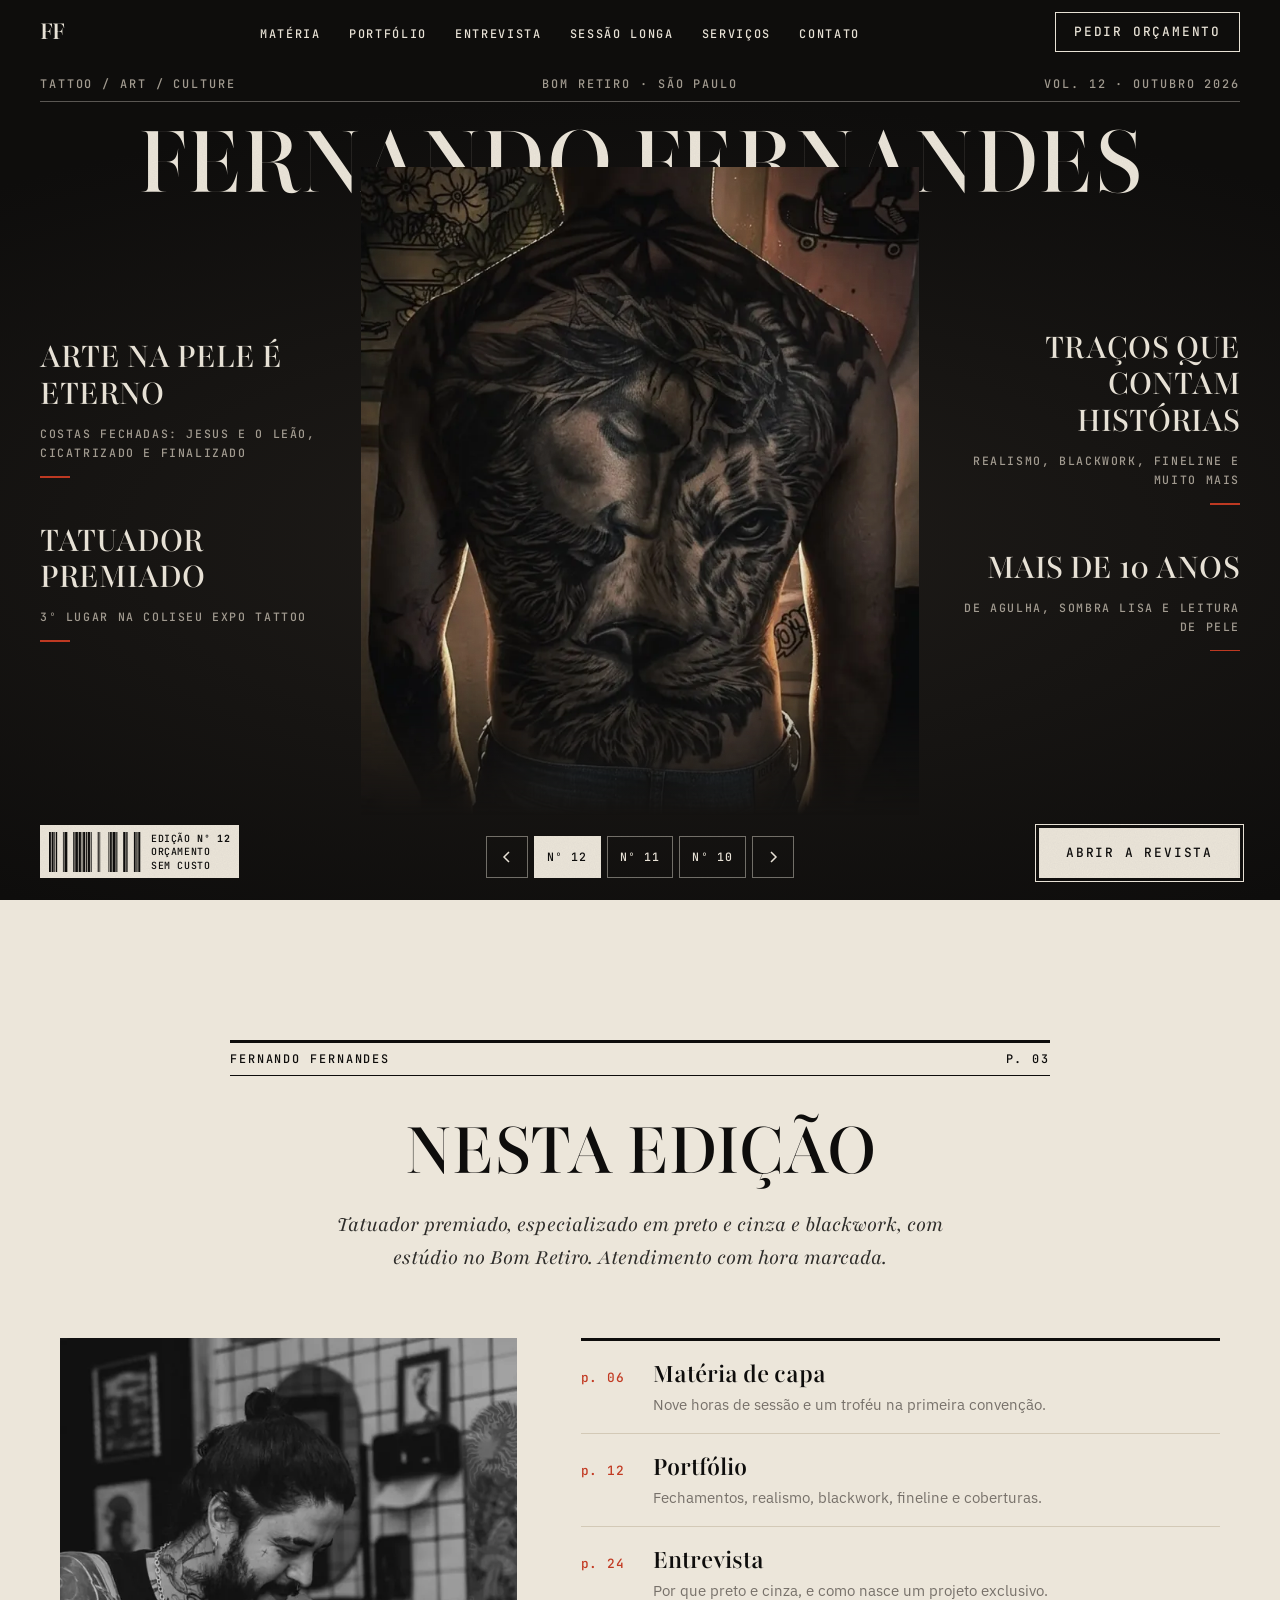
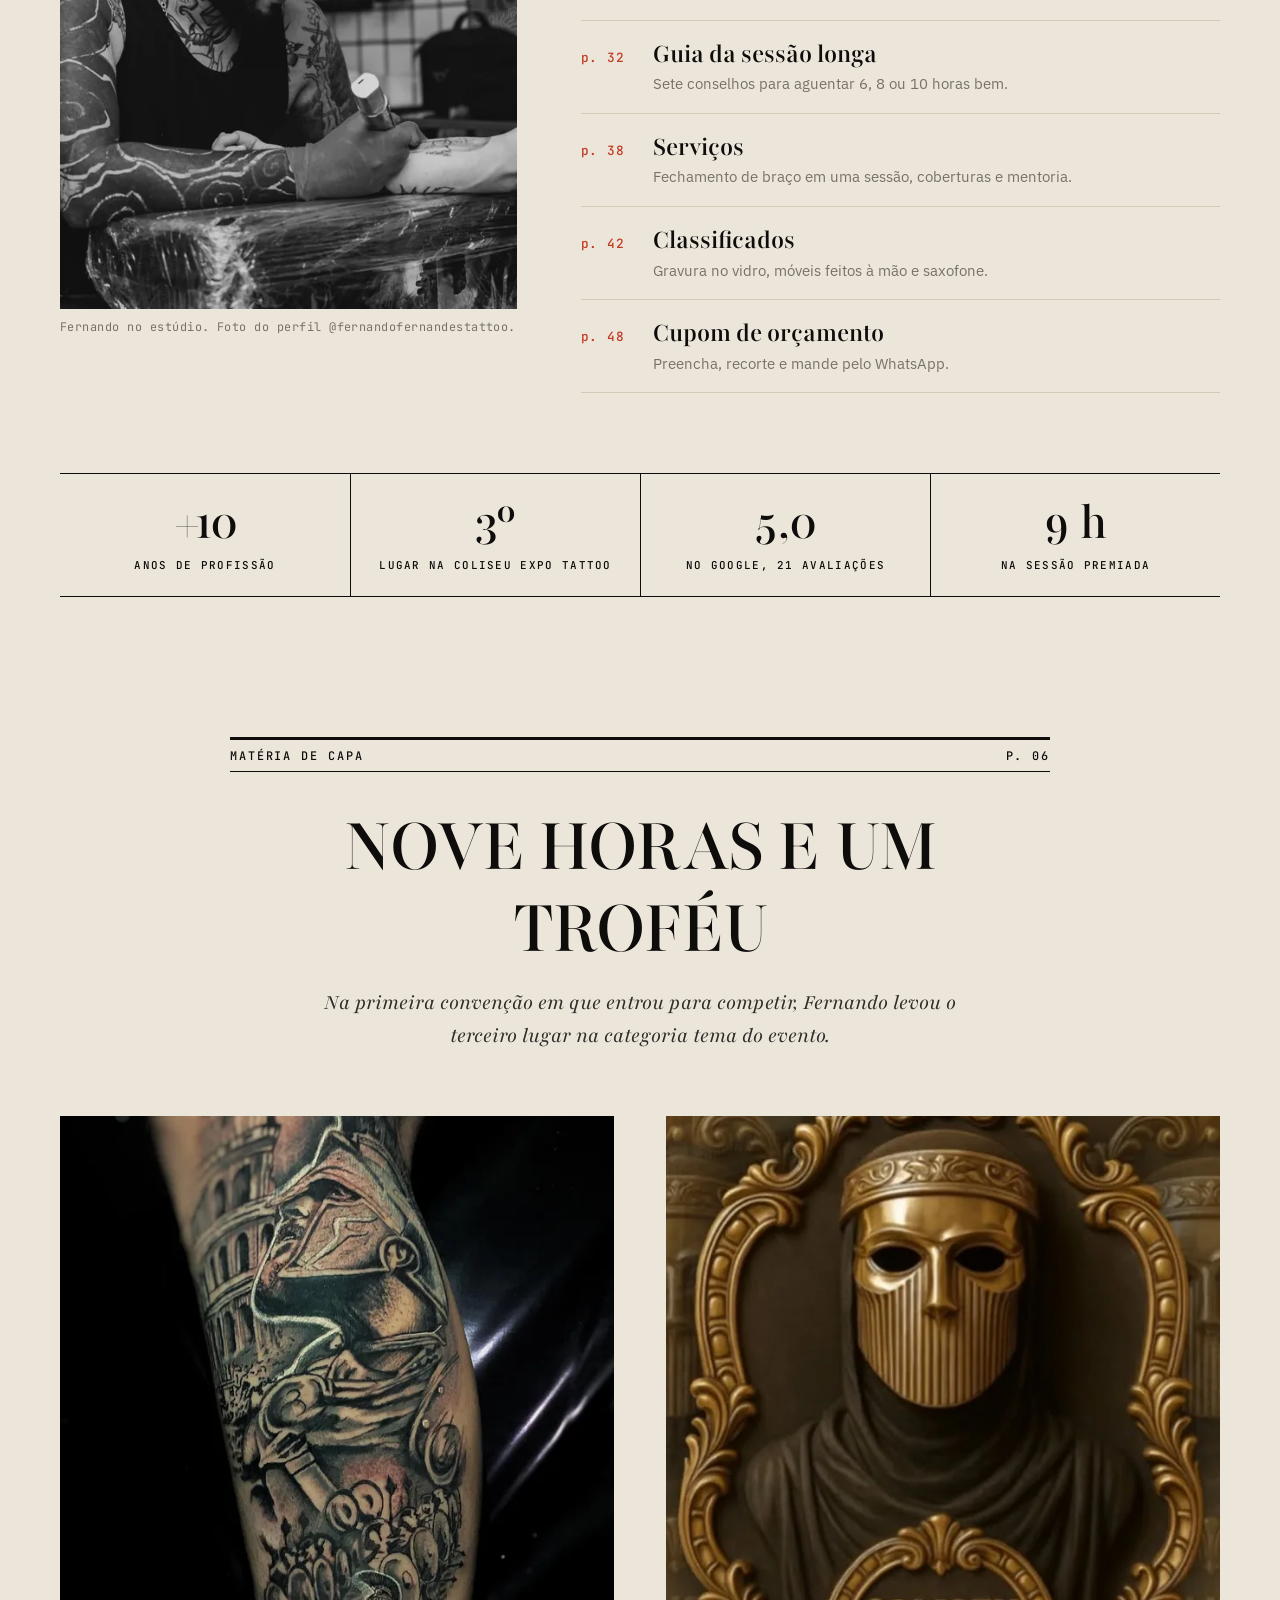
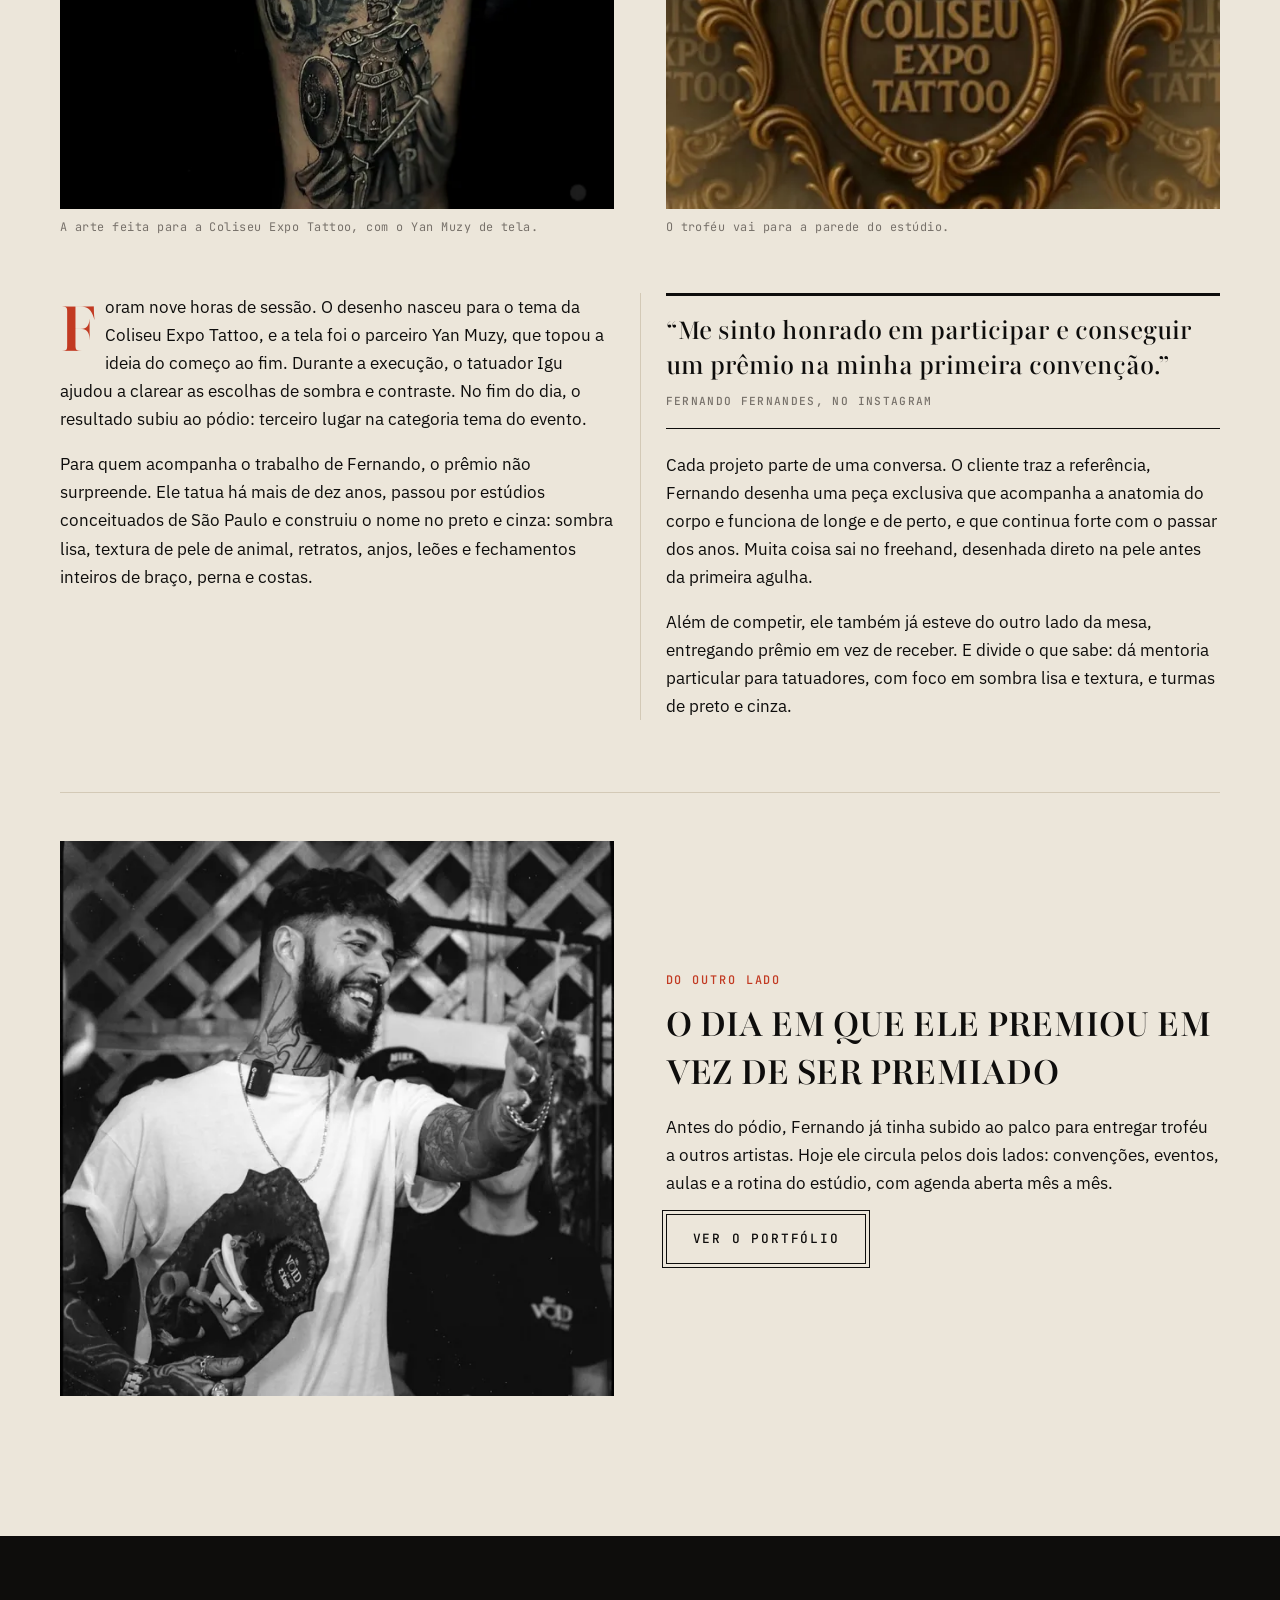
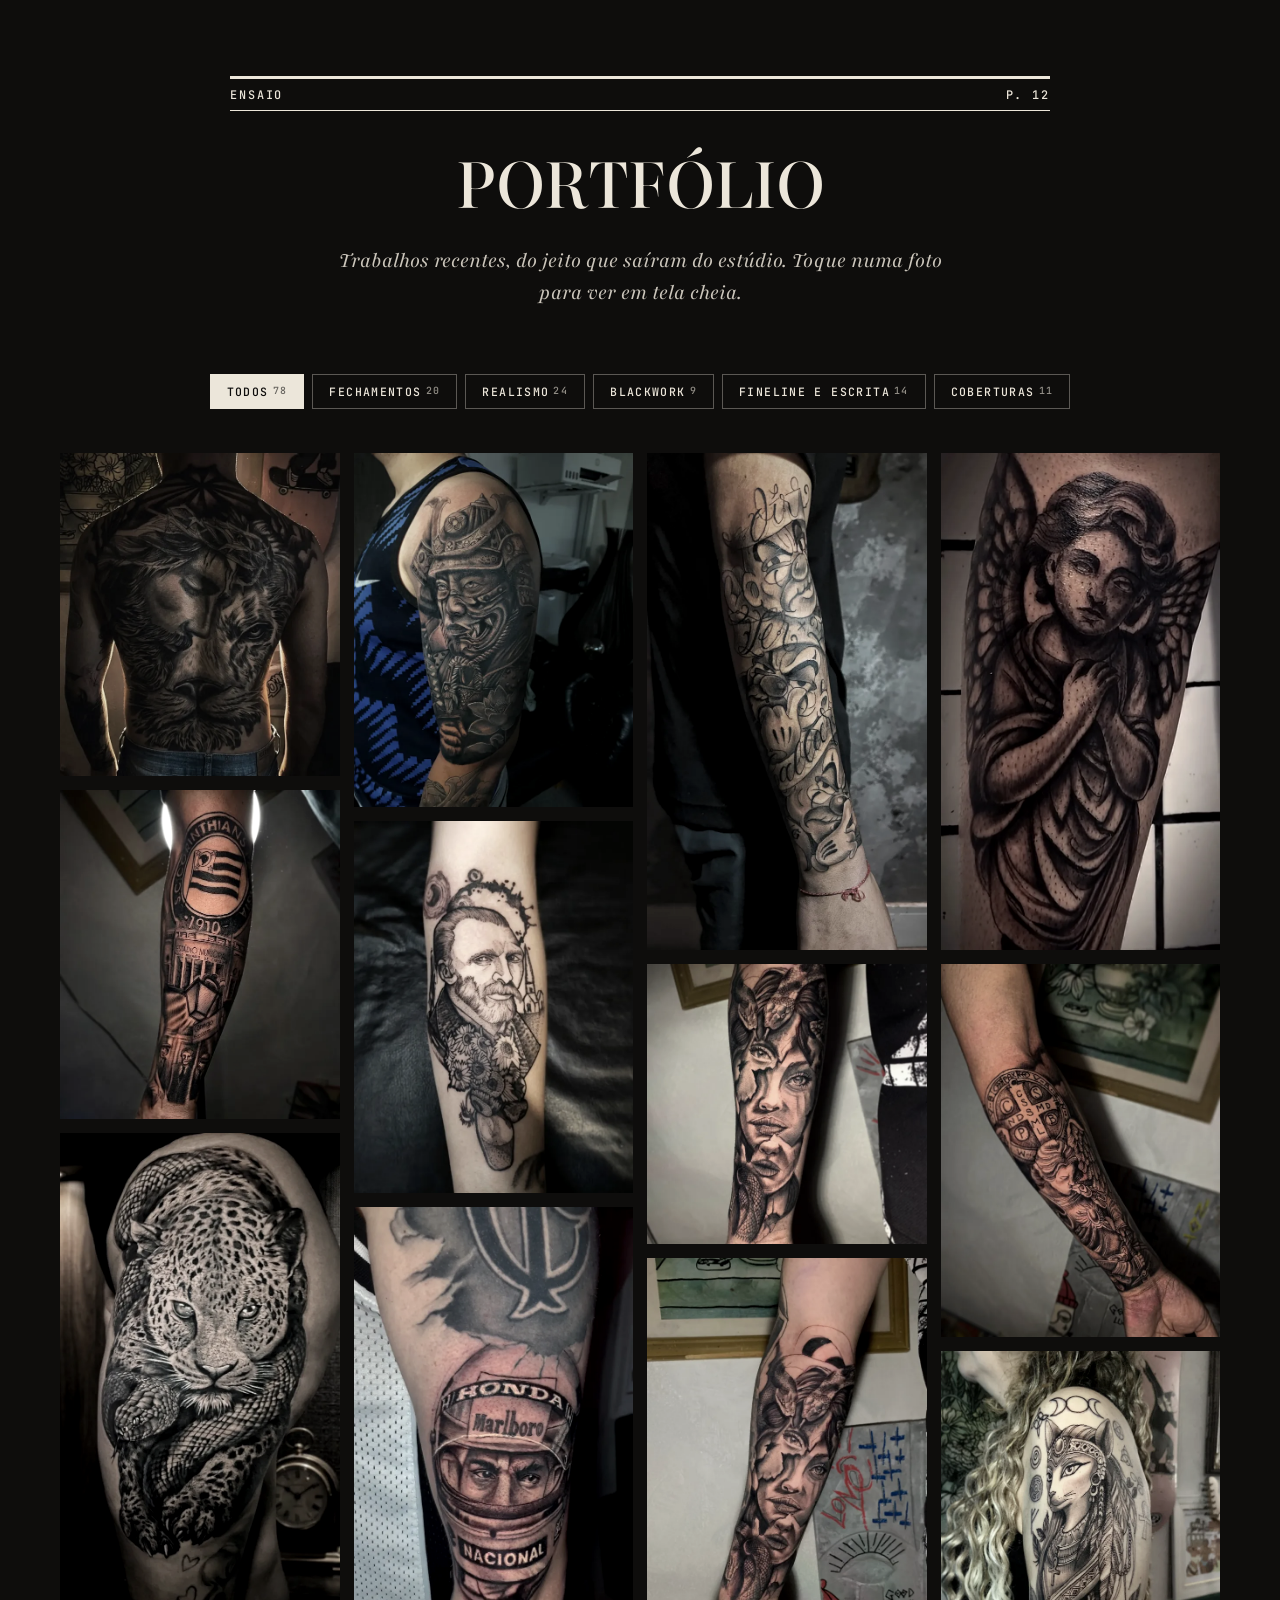
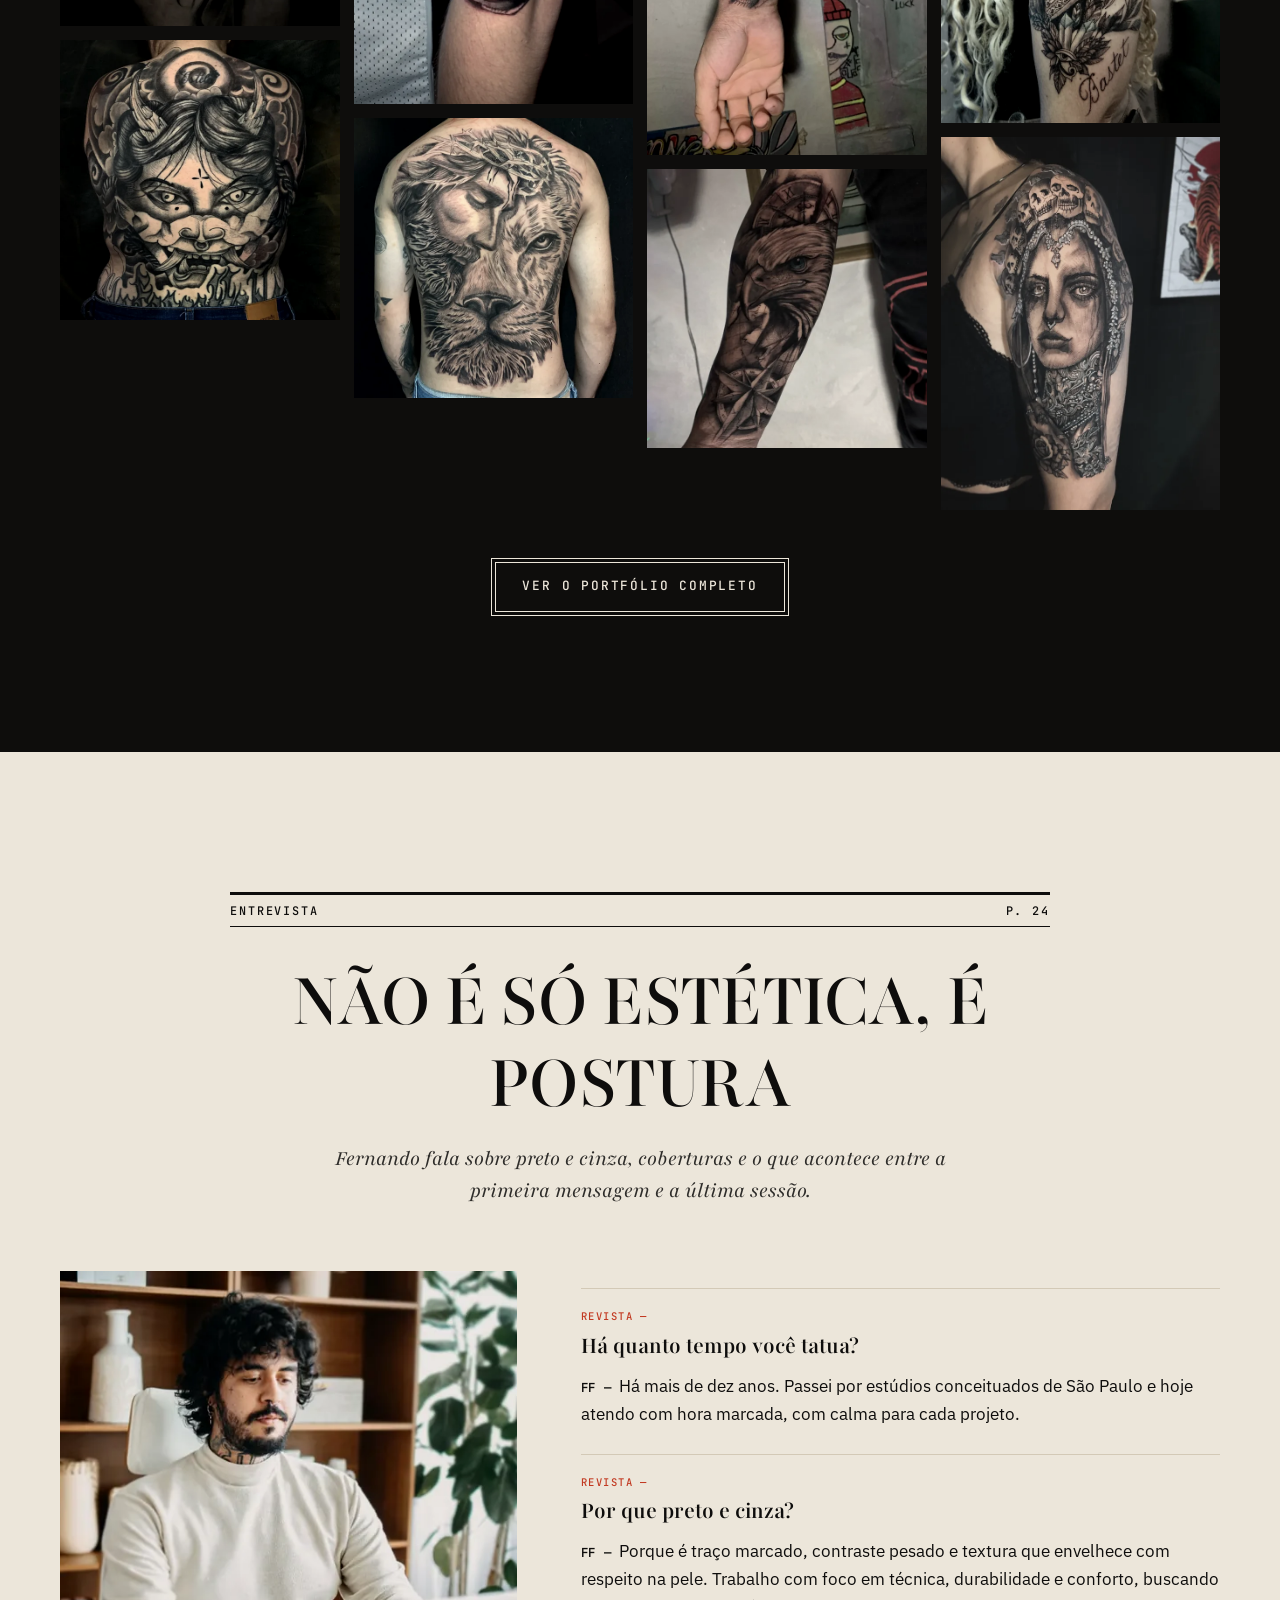
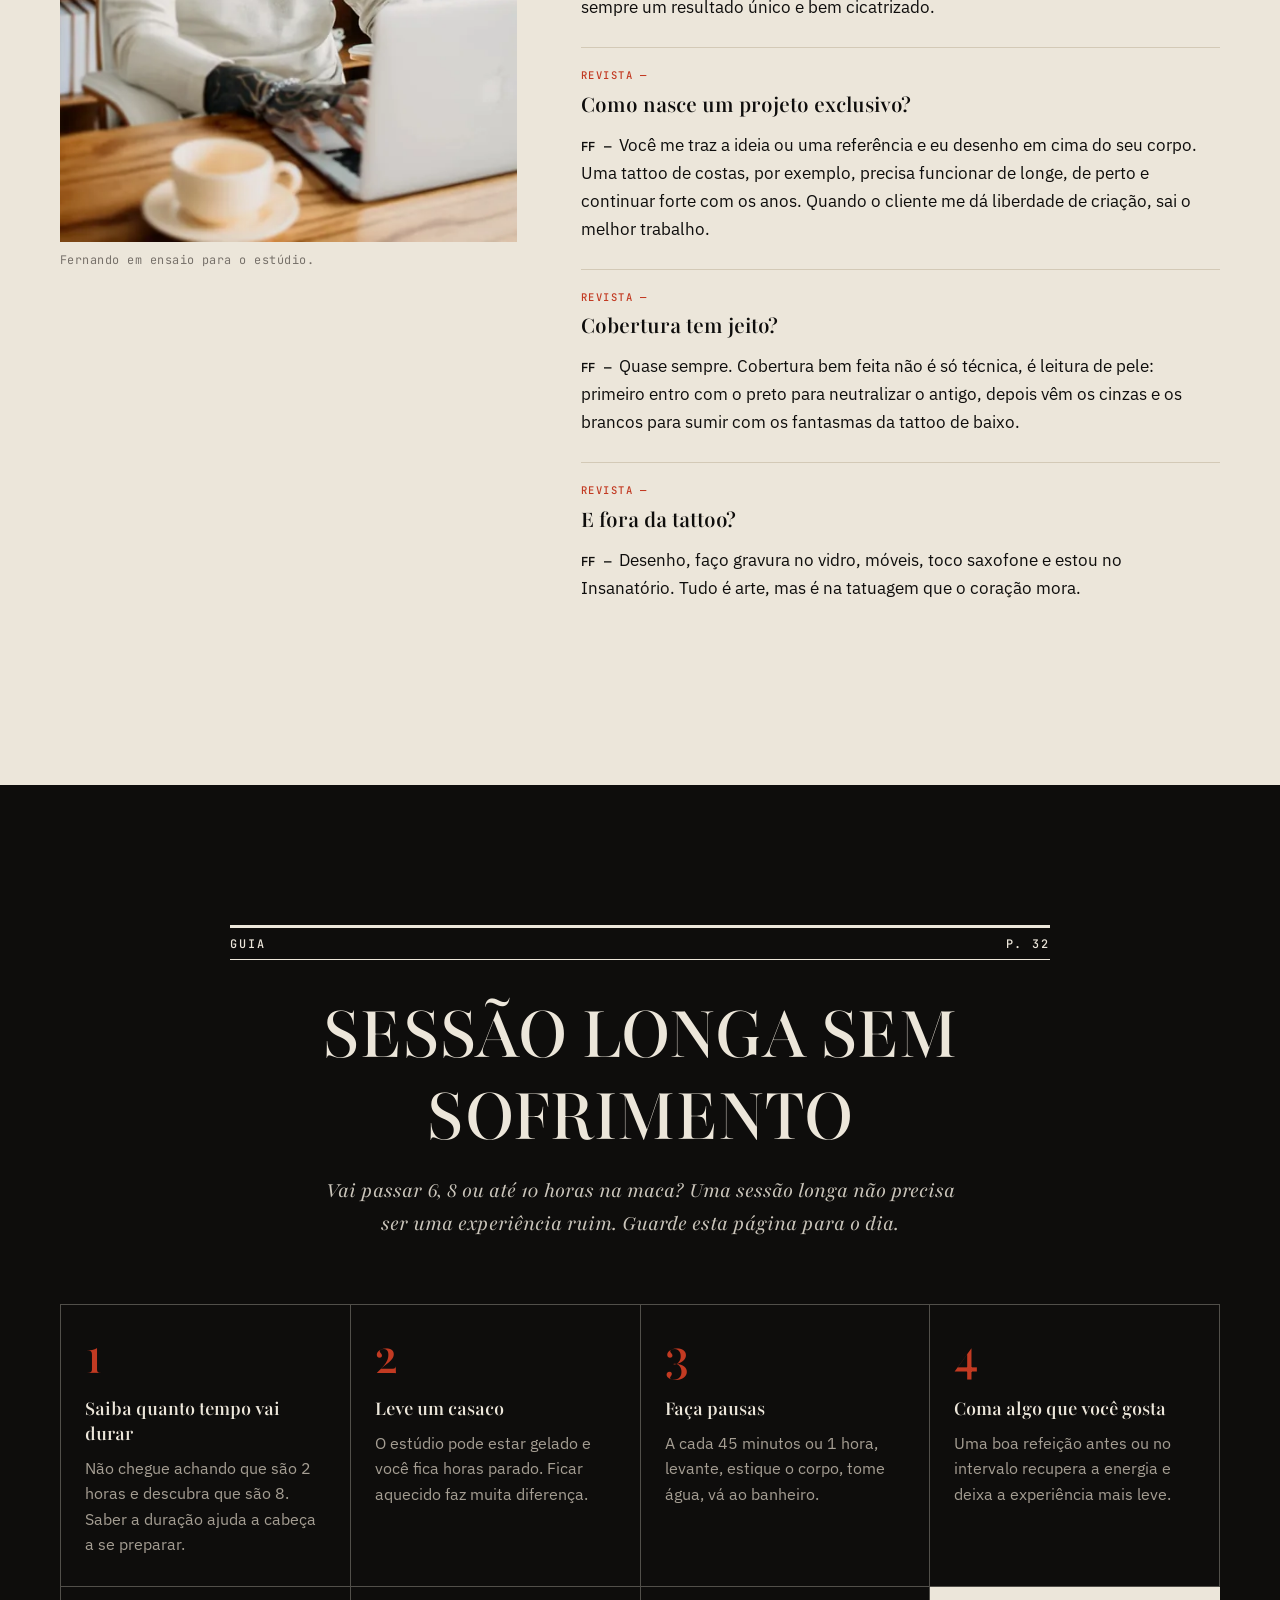
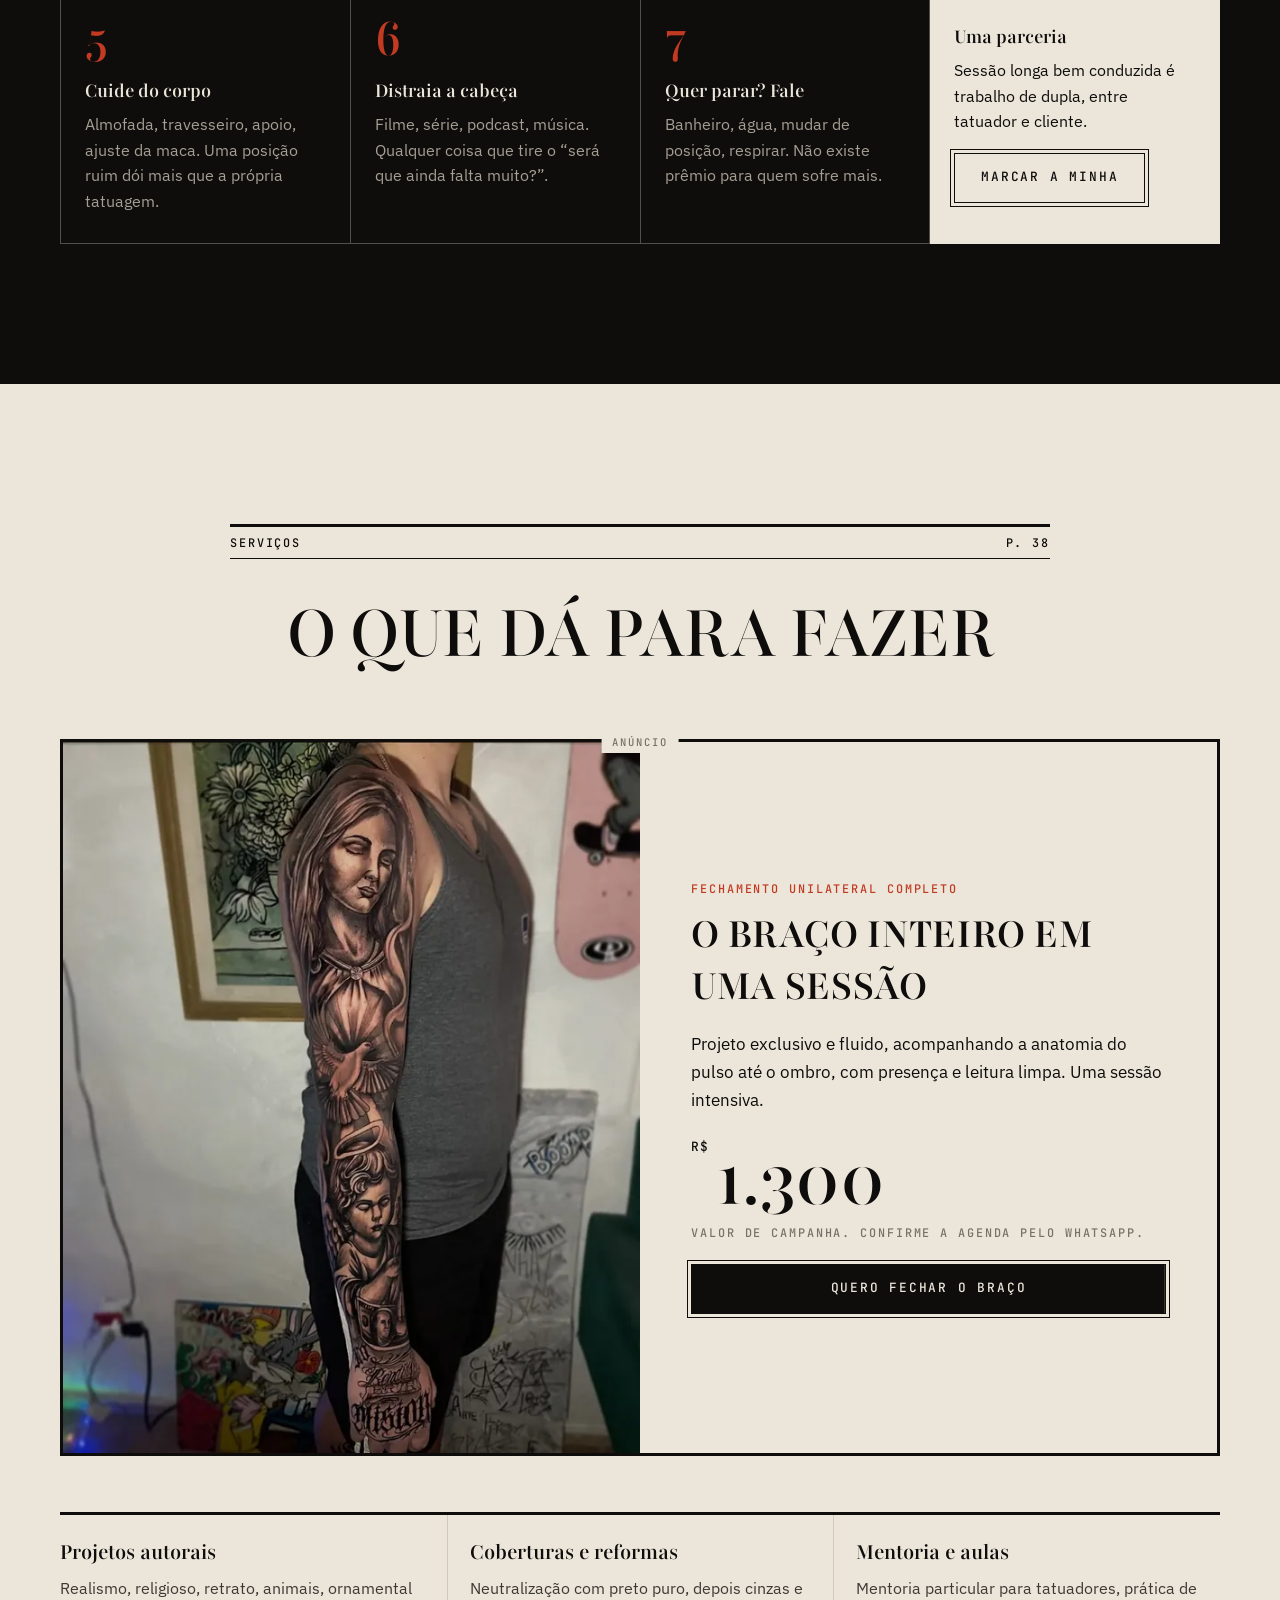
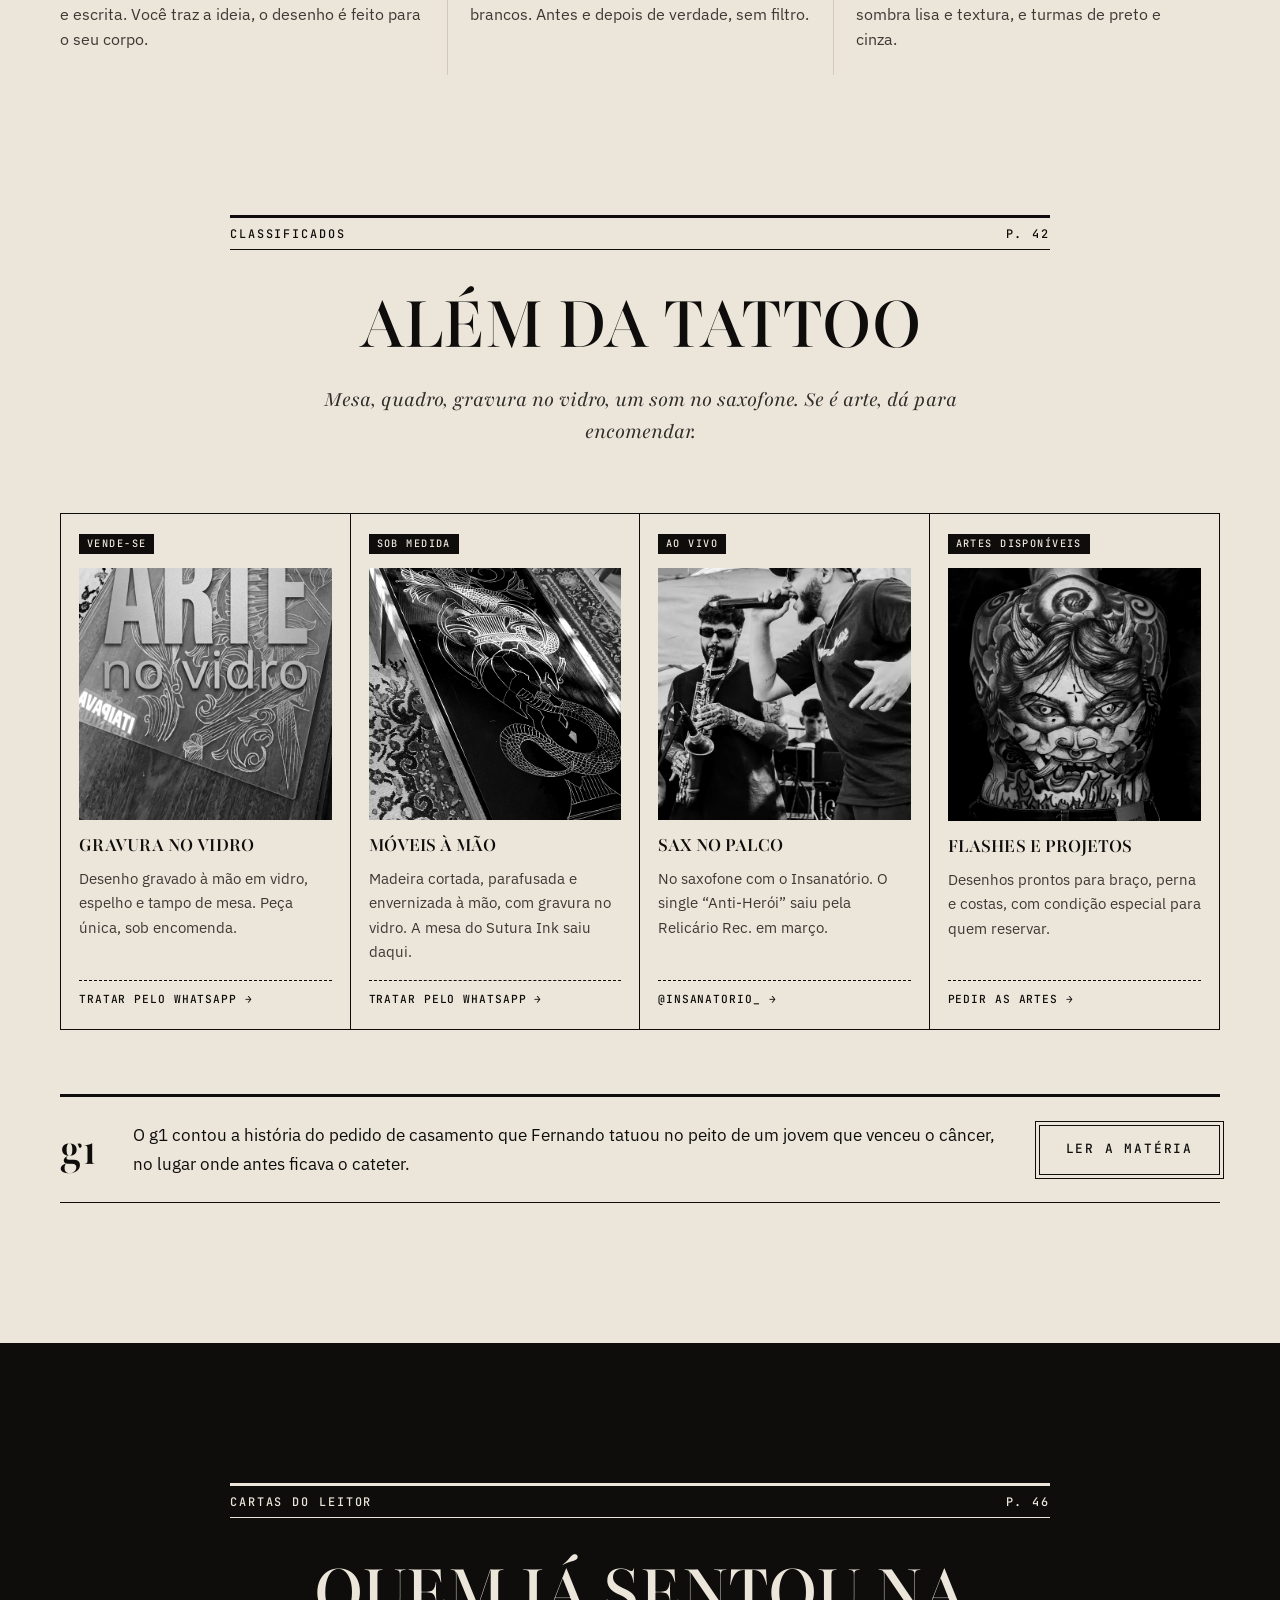
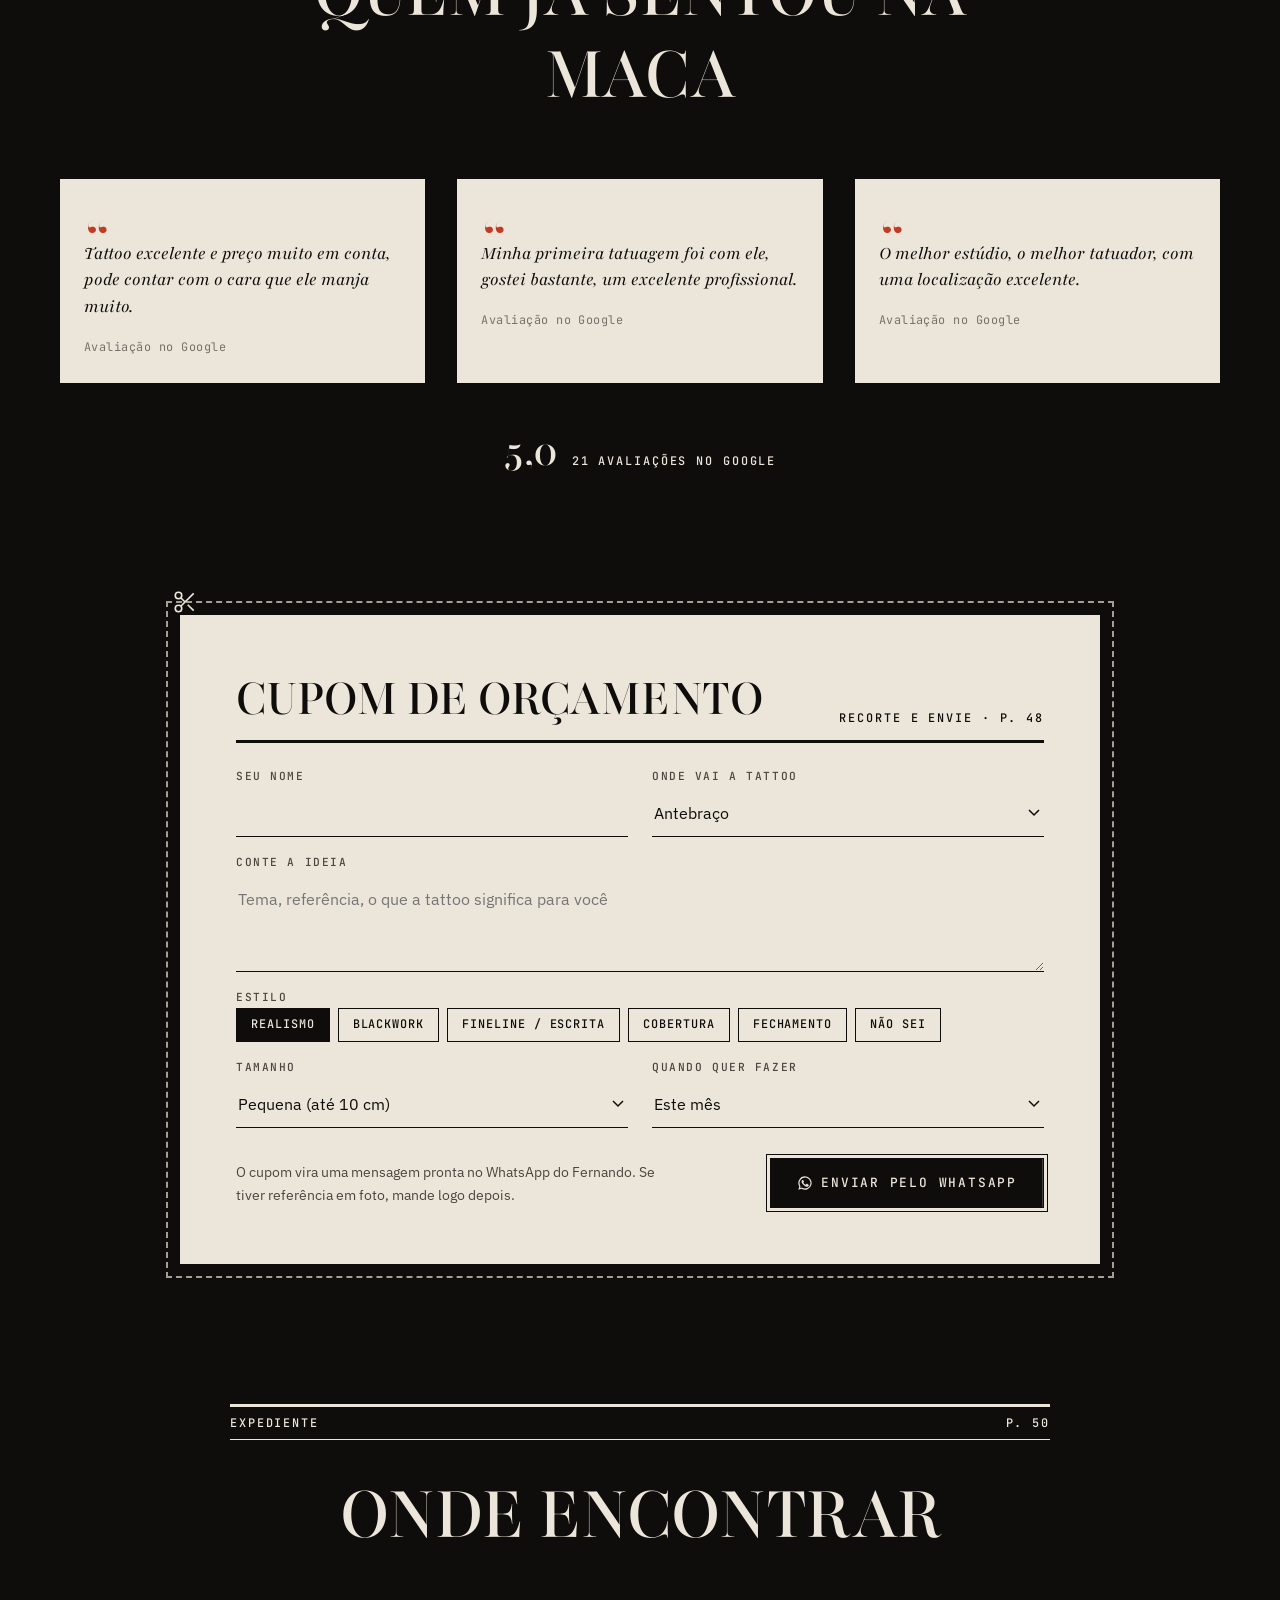
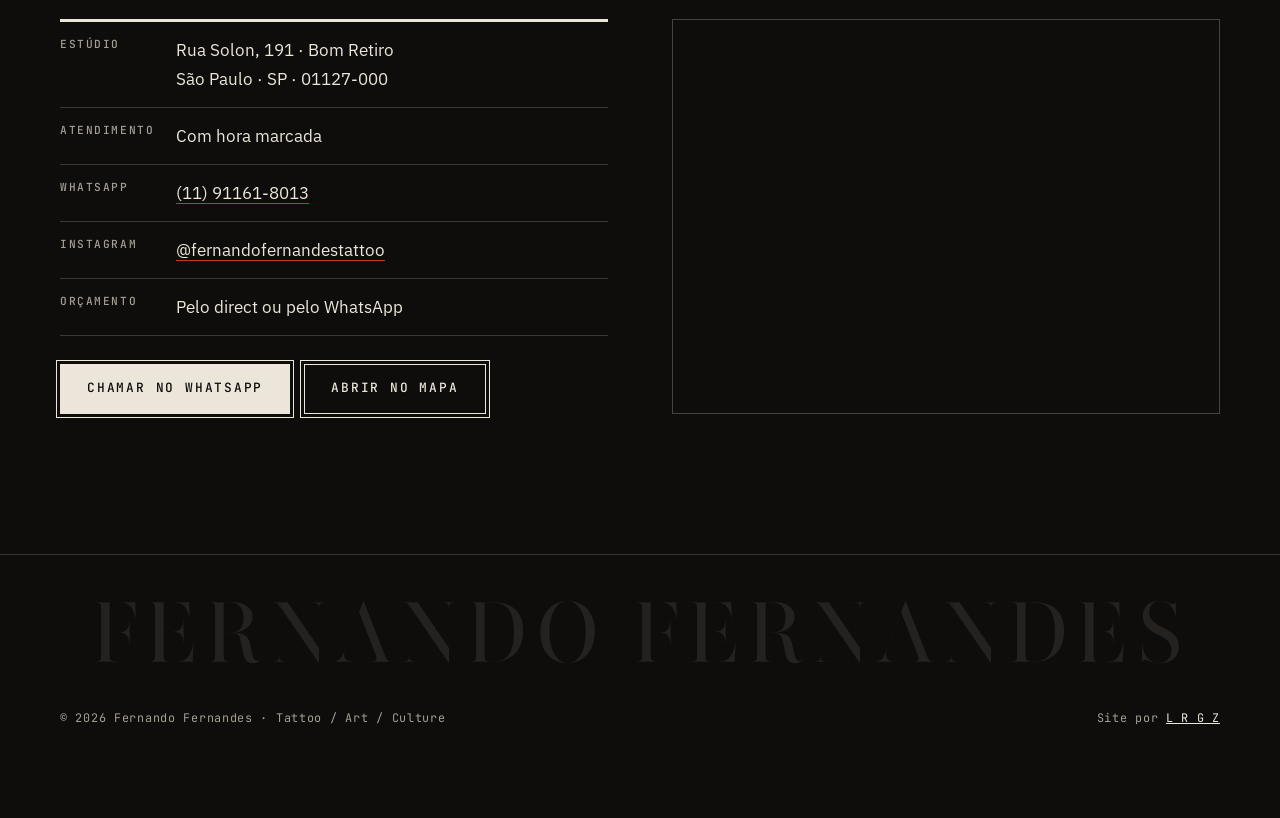
==== index.html @ 6c02aac7 "Site do Fernando Fernandes: revista Tattoo / Art / Culture Co-Authored-By: Claude Opus 5.5 <noreply@" ====
<!doctype html>
<html lang="pt-BR">
<head>
<meta charset="utf-8">
<meta name="viewport" content="width=device-width, initial-scale=1, viewport-fit=cover">
<title>Fernando Fernandes · Tatuador premiado em preto e cinza · Bom Retiro, SP</title>
<meta name="description" content="Fernando Fernandes, tatuador premiado especializado em preto e cinza e blackwork, com mais de 10 anos de experiência. Fechamentos, realismo, coberturas e projetos autorais no Bom Retiro, São Paulo. Atendimento com hora marcada.">
<meta name="robots" content="noindex">
<meta name="theme-color" content="#0e0d0c">
<meta property="og:type" content="website">
<meta property="og:locale" content="pt_BR">
<meta property="og:title" content="Fernando Fernandes · Tattoo / Art / Culture">
<meta property="og:description" content="Tatuador premiado em preto e cinza e blackwork. Bom Retiro, São Paulo. Orçamento pelo WhatsApp.">
<meta property="og:image" content="og.jpg">
<meta name="twitter:card" content="summary_large_image">
<link rel="icon" href="favicon.ico" sizes="any">
<link rel="icon" href="favicon-32.png" type="image/png">
<link rel="apple-touch-icon" href="apple-touch-icon.png">
<link rel="preconnect" href="https://fonts.googleapis.com">
<link rel="preconnect" href="https://fonts.gstatic.com" crossorigin>
<link rel="stylesheet" href="https://fonts.googleapis.com/css2?family=Playfair:ital,opsz,wdth,wght@0,5..1200,87.5..112.5,300..900;1,5..1200,87.5..112.5,300..900&family=IBM+Plex+Sans:ital,wght@0,400;0,500;0,600;1,400&family=JetBrains+Mono:wght@400;500&display=swap">
<link rel="stylesheet" href="assets/css/revista.css">
<link rel="preload" as="image" href="assets/img/capa-leao-720.webp" imagesrcset="assets/img/capa-leao-720.webp 720w, assets/img/capa-leao-1400.webp 1400w" imagesizes="(max-width: 900px) 92vw, 640px">
<script type="application/ld+json">
{
  "@context": "https://schema.org",
  "@type": "TattooParlor",
  "name": "Fernando Fernandes Tattoo",
  "image": "og.jpg",
  "telephone": "+55 11 91161-8013",
  "address": {"@type": "PostalAddress", "streetAddress": "Rua Solon, 191", "addressLocality": "São Paulo", "addressRegion": "SP", "postalCode": "01127-000", "addressCountry": "BR"},
  "aggregateRating": {"@type": "AggregateRating", "ratingValue": "5.0", "reviewCount": "21"},
  "sameAs": ["https://www.instagram.com/fernandofernandestattoo/"]
}
</script>
</head>
<body>

<header class="topo" id="topo">
  <div class="wrap">
    <a class="mono-ff" href="#capa" aria-label="Fernando Fernandes, voltar à capa">FF</a>
    <nav aria-label="Principal">
      <ul>
        <li><a href="#materia">Matéria</a></li>
        <li><a href="#ensaio">Portfólio</a></li>
        <li><a href="#entrevista">Entrevista</a></li>
        <li><a href="#guia">Sessão longa</a></li>
        <li><a href="#servicos">Serviços</a></li>
        <li><a href="#expediente">Contato</a></li>
      </ul>
    </nav>
    <a class="btn" href="#cupom">Pedir orçamento</a>
    <button class="menu-btn" type="button" aria-expanded="false" aria-controls="gaveta">Sumário</button>
  </div>
</header>

<div class="gaveta" id="gaveta" aria-hidden="true">
  <div class="linha-topo">
    <span class="rotulo">Nesta edição</span>
    <button class="fechar" type="button">Fechar</button>
  </div>
  <ol>
    <li><a href="#materia">Matéria de capa <span>p. 06</span></a></li>
    <li><a href="#ensaio">Portfólio <span>p. 12</span></a></li>
    <li><a href="#entrevista">Entrevista <span>p. 24</span></a></li>
    <li><a href="#guia">Sessão longa <span>p. 32</span></a></li>
    <li><a href="#servicos">Serviços <span>p. 38</span></a></li>
    <li><a href="#classificados">Classificados <span>p. 42</span></a></li>
    <li><a href="#expediente">Contato <span>p. 50</span></a></li>
  </ol>
  <a class="btn escuro cheio" href="#cupom">Pedir orçamento</a>
</div>

<main>

<!-- CAPA -->
<section class="capa" id="capa" data-pg="01" data-nome="Capa">
  <div class="capa-linha rotulo">
    <span>Tattoo / Art / Culture</span>
    <span class="some">Bom Retiro · São Paulo</span>
    <span><span class="some">Vol. 12 · </span><span id="ed-mes">Outubro 2026</span></span>
  </div>
  <h1 class="masthead" id="masthead"><span>Fernando</span> <span>Fernandes</span></h1>

  <div class="capa-corpo">
    <div class="esq capa-texto">
      <div class="chamada"><strong data-c="l1">Arte na pele é eterno</strong><span data-c="l1s">Costas fechadas: Jesus e o leão, cicatrizado e finalizado</span></div>
      <div class="chamada"><strong data-c="l2">Tatuador premiado</strong><span data-c="l2s">3º lugar na Coliseu Expo Tattoo</span></div>
    </div>
    <figure class="capa-foto">
      <img id="capa-img" src="assets/img/capa-leao-720.webp" srcset="assets/img/capa-leao-720.webp 720w, assets/img/capa-leao-1400.webp 1400w" sizes="(max-width: 900px) 92vw, 640px" alt="Fechamento de costas em preto e cinza com Jesus e um leão, feito por Fernando Fernandes" width="720" height="831" fetchpriority="high">
    </figure>
    <div class="dir capa-texto">
      <div class="chamada"><strong data-c="r1">Traços que contam histórias</strong><span data-c="r1s">Realismo, blackwork, fineline e muito mais</span></div>
      <div class="chamada"><strong data-c="r2">Mais de 10 anos</strong><span data-c="r2s">de agulha, sombra lisa e leitura de pele</span></div>
    </div>
  </div>

  <div class="capa-pe">
    <div class="codigo" aria-hidden="true">
      <svg viewBox="0 0 92 40" preserveAspectRatio="none" id="barras"></svg>
      <div><span>Edição <b id="ed-num">Nº 12</b></span><span>Orçamento<br>sem custo</span></div>
    </div>
    <div class="edicoes" role="group" aria-label="Trocar a capa">
      <button class="seta" type="button" data-passo="-1" aria-label="Capa anterior"><svg viewBox="0 0 16 16" fill="none" stroke="currentColor" stroke-width="1.5"><path d="M10 3L5 8l5 5"/></svg></button>
      <button type="button" data-ed="0" aria-pressed="true">Nº 12</button>
      <button type="button" data-ed="1" aria-pressed="false">Nº 11</button>
      <button type="button" data-ed="2" aria-pressed="false">Nº 10</button>
      <button class="seta" type="button" data-passo="1" aria-label="Próxima capa"><svg viewBox="0 0 16 16" fill="none" stroke="currentColor" stroke-width="1.5"><path d="M6 3l5 5-5 5"/></svg></button>
    </div>
    <div class="acao"><a class="btn cheio" href="#sumario">Abrir a revista</a></div>
  </div>
</section>

<!-- SUMÁRIO -->
<section class="papel secao" id="sumario" data-pg="03" data-nome="Sumário">
  <div class="wrap">
    <div class="cab">
      <div class="regua rotulo"><span>Fernando Fernandes</span><span>p. 03</span></div>
      <h2 class="display">Nesta edição</h2>
      <p class="olho">Tatuador premiado, especializado em preto e cinza e blackwork, com estúdio no Bom Retiro. Atendimento com hora marcada.</p>
    </div>

    <div class="sumario-grade">
      <figure class="surge">
        <img src="assets/img/fer-maquina-720.webp" srcset="assets/img/fer-maquina-720.webp 720w, assets/img/fer-maquina-1200.webp 1200w" sizes="(max-width: 820px) 92vw, 460px" alt="Fernando Fernandes tatuando um antebraço no estúdio" loading="lazy" width="720" height="720">
        <figcaption>Fernando no estúdio. Foto do perfil @fernandofernandestattoo.</figcaption>
      </figure>
      <ol class="indice surge">
        <li><a href="#materia"><span class="pg">p. 06</span><span><strong>Matéria de capa</strong><small>Nove horas de sessão e um troféu na primeira convenção.</small></span><span class="ir" aria-hidden="true">→</span></a></li>
        <li><a href="#ensaio"><span class="pg">p. 12</span><span><strong>Portfólio</strong><small>Fechamentos, realismo, blackwork, fineline e coberturas.</small></span><span class="ir" aria-hidden="true">→</span></a></li>
        <li><a href="#entrevista"><span class="pg">p. 24</span><span><strong>Entrevista</strong><small>Por que preto e cinza, e como nasce um projeto exclusivo.</small></span><span class="ir" aria-hidden="true">→</span></a></li>
        <li><a href="#guia"><span class="pg">p. 32</span><span><strong>Guia da sessão longa</strong><small>Sete conselhos para aguentar 6, 8 ou 10 horas bem.</small></span><span class="ir" aria-hidden="true">→</span></a></li>
        <li><a href="#servicos"><span class="pg">p. 38</span><span><strong>Serviços</strong><small>Fechamento de braço em uma sessão, coberturas e mentoria.</small></span><span class="ir" aria-hidden="true">→</span></a></li>
        <li><a href="#classificados"><span class="pg">p. 42</span><span><strong>Classificados</strong><small>Gravura no vidro, móveis feitos à mão e saxofone.</small></span><span class="ir" aria-hidden="true">→</span></a></li>
        <li><a href="#cupom"><span class="pg">p. 48</span><span><strong>Cupom de orçamento</strong><small>Preencha, recorte e mande pelo WhatsApp.</small></span><span class="ir" aria-hidden="true">→</span></a></li>
      </ol>
    </div>

    <div class="ficha surge" aria-label="Ficha técnica">
      <div><b>+10</b><span>anos de profissão</span></div>
      <div><b>3º</b><span>lugar na Coliseu Expo Tattoo</span></div>
      <div><b>5,0</b><span>no Google, 21 avaliações</span></div>
      <div><b>9 h</b><span>na sessão premiada</span></div>
    </div>
  </div>
</section>

<!-- MATÉRIA DE CAPA -->
<section class="papel secao" id="materia" data-pg="06" data-nome="Matéria de capa" style="padding-top: 0;">
  <div class="wrap">
    <div class="cab">
      <div class="regua rotulo"><span>Matéria de capa</span><span>p. 06</span></div>
      <h2 class="display">Nove horas e um troféu</h2>
      <p class="olho">Na primeira convenção em que entrou para competir, Fernando levou o terceiro lugar na categoria tema do evento.</p>
    </div>

    <div class="materia-topo">
      <figure class="surge">
        <img src="assets/obras/o163-640.webp" srcset="assets/obras/o163-640.webp 640w, assets/obras/o163-1280.webp 1280w" sizes="(max-width: 820px) 92vw, 560px" alt="Tatuagem de perna feita para a Coliseu Expo Tattoo" loading="lazy" width="640" height="800">
        <figcaption>A arte feita para a Coliseu Expo Tattoo, com o Yan Muzy de tela.</figcaption>
      </figure>
      <figure class="surge">
        <img src="assets/img/premio-640.webp" srcset="assets/img/premio-640.webp 640w, assets/img/premio-1000.webp 1000w" sizes="(max-width: 820px) 92vw, 560px" alt="Troféu da Coliseu Expo Tattoo, uma máscara dourada em moldura barroca" loading="lazy" width="640" height="800">
        <figcaption>O troféu vai para a parede do estúdio.</figcaption>
      </figure>
    </div>

    <div class="colunas">
      <p class="capitular">Foram nove horas de sessão. O desenho nasceu para o tema da Coliseu Expo Tattoo, e a tela foi o parceiro Yan Muzy, que topou a ideia do começo ao fim. Durante a execução, o tatuador Igu ajudou a clarear as escolhas de sombra e contraste. No fim do dia, o resultado subiu ao pódio: terceiro lugar na categoria tema do evento.</p>
      <p>Para quem acompanha o trabalho de Fernando, o prêmio não surpreende. Ele tatua há mais de dez anos, passou por estúdios conceituados de São Paulo e construiu o nome no preto e cinza: sombra lisa, textura de pele de animal, retratos, anjos, leões e fechamentos inteiros de braço, perna e costas.</p>
      <blockquote class="citacao">“Me sinto honrado em participar e conseguir um prêmio na minha primeira convenção.”<cite>Fernando Fernandes, no Instagram</cite></blockquote>
      <p>Cada projeto parte de uma conversa. O cliente traz a referência, Fernando desenha uma peça exclusiva que acompanha a anatomia do corpo e funciona de longe e de perto, e que continua forte com o passar dos anos. Muita coisa sai no freehand, desenhada direto na pele antes da primeira agulha.</p>
      <p>Além de competir, ele também já esteve do outro lado da mesa, entregando prêmio em vez de receber. E divide o que sabe: dá mentoria particular para tatuadores, com foco em sombra lisa e textura, e turmas de preto e cinza.</p>
    </div>

    <div class="lado-b">
      <figure class="surge" style="margin:0">
        <img src="assets/img/premiando-640.webp" srcset="assets/img/premiando-640.webp 640w, assets/img/premiando-1000.webp 1000w" sizes="(max-width: 820px) 92vw, 560px" alt="Fernando entregando um troféu em um evento de tatuagem" loading="lazy" width="640" height="640">
      </figure>
      <div class="surge">
        <p class="rotulo vermelho">Do outro lado</p>
        <h3 style="font-size: clamp(1.8rem, 3.6vw, 2.6rem); text-transform: uppercase;">O dia em que ele premiou em vez de ser premiado</h3>
        <p>Antes do pódio, Fernando já tinha subido ao palco para entregar troféu a outros artistas. Hoje ele circula pelos dois lados: convenções, eventos, aulas e a rotina do estúdio, com agenda aberta mês a mês.</p>
        <a class="btn escuro" href="#ensaio">Ver o portfólio</a>
      </div>
    </div>
  </div>
</section>

<!-- ENSAIO -->
<section class="tinta secao" id="ensaio" data-pg="12" data-nome="Portfólio">
  <div class="wrap">
    <div class="cab">
      <div class="regua rotulo"><span>Ensaio</span><span>p. 12</span></div>
      <h2 class="display">Portfólio</h2>
      <p class="olho">Trabalhos recentes, do jeito que saíram do estúdio. Toque numa foto para ver em tela cheia.</p>
    </div>
    <div class="filtros" role="group" aria-label="Filtrar portfólio"></div>
    <div class="galeria" id="galeria" data-limite="16"></div>
    <div class="ensaio-pe">
      <a class="btn" href="portfolio.html">Ver o portfólio completo</a>
    </div>
  </div>
</section>

<!-- ENTREVISTA -->
<section class="papel secao" id="entrevista" data-pg="24" data-nome="Entrevista">
  <div class="wrap">
    <div class="cab">
      <div class="regua rotulo"><span>Entrevista</span><span>p. 24</span></div>
      <h2 class="display">Não é só estética, é postura</h2>
      <p class="olho">Fernando fala sobre preto e cinza, coberturas e o que acontece entre a primeira mensagem e a última sessão.</p>
    </div>
    <div class="entrevista">
      <figure class="surge">
        <img src="assets/img/fer-mesa-640.webp" srcset="assets/img/fer-mesa-640.webp 640w, assets/img/fer-mesa-1000.webp 1000w" sizes="(max-width: 820px) 92vw, 460px" alt="Fernando Fernandes em ensaio fotográfico, sentado à mesa com um notebook" loading="lazy" width="640" height="640">
        <figcaption>Fernando em ensaio para o estúdio.</figcaption>
      </figure>
      <dl class="qa surge">
        <dt>Há quanto tempo você tatua?</dt>
        <dd>Há mais de dez anos. Passei por estúdios conceituados de São Paulo e hoje atendo com hora marcada, com calma para cada projeto.</dd>
        <dt>Por que preto e cinza?</dt>
        <dd>Porque é traço marcado, contraste pesado e textura que envelhece com respeito na pele. Trabalho com foco em técnica, durabilidade e conforto, buscando sempre um resultado único e bem cicatrizado.</dd>
        <dt>Como nasce um projeto exclusivo?</dt>
        <dd>Você me traz a ideia ou uma referência e eu desenho em cima do seu corpo. Uma tattoo de costas, por exemplo, precisa funcionar de longe, de perto e continuar forte com os anos. Quando o cliente me dá liberdade de criação, sai o melhor trabalho.</dd>
        <dt>Cobertura tem jeito?</dt>
        <dd>Quase sempre. Cobertura bem feita não é só técnica, é leitura de pele: primeiro entro com o preto para neutralizar o antigo, depois vêm os cinzas e os brancos para sumir com os fantasmas da tattoo de baixo.</dd>
        <dt>E fora da tattoo?</dt>
        <dd>Desenho, faço gravura no vidro, móveis, toco saxofone e estou no Insanatório. Tudo é arte, mas é na tatuagem que o coração mora.</dd>
      </dl>
    </div>
  </div>
</section>

<!-- GUIA -->
<section class="tinta secao" id="guia" data-pg="32" data-nome="Guia da sessão longa">
  <div class="wrap">
    <div class="cab">
      <div class="regua rotulo"><span>Guia</span><span>p. 32</span></div>
      <h2 class="display">Sessão longa sem sofrimento</h2>
      <p class="olho">Vai passar 6, 8 ou até 10 horas na maca? Uma sessão longa não precisa ser uma experiência ruim. Guarde esta página para o dia.</p>
    </div>
    <ol class="guia">
      <li class="surge"><h3>Saiba quanto tempo vai durar</h3><p>Não chegue achando que são 2 horas e descubra que são 8. Saber a duração ajuda a cabeça a se preparar.</p></li>
      <li class="surge"><h3>Leve um casaco</h3><p>O estúdio pode estar gelado e você fica horas parado. Ficar aquecido faz muita diferença.</p></li>
      <li class="surge"><h3>Faça pausas</h3><p>A cada 45 minutos ou 1 hora, levante, estique o corpo, tome água, vá ao banheiro.</p></li>
      <li class="surge"><h3>Coma algo que você gosta</h3><p>Uma boa refeição antes ou no intervalo recupera a energia e deixa a experiência mais leve.</p></li>
      <li class="surge"><h3>Cuide do corpo</h3><p>Almofada, travesseiro, apoio, ajuste da maca. Uma posição ruim dói mais que a própria tatuagem.</p></li>
      <li class="surge"><h3>Distraia a cabeça</h3><p>Filme, série, podcast, música. Qualquer coisa que tire o “será que ainda falta muito?”.</p></li>
      <li class="surge"><h3>Quer parar? Fale</h3><p>Banheiro, água, mudar de posição, respirar. Não existe prêmio para quem sofre mais.</p></li>
      <li class="surge fecho"><h3>Uma parceria</h3><p>Sessão longa bem conduzida é trabalho de dupla, entre tatuador e cliente.</p><a class="btn escuro" href="#cupom" style="margin-top:18px; align-self:flex-start">Marcar a minha</a></li>
    </ol>
  </div>
</section>

<!-- SERVIÇOS -->
<section class="papel secao" id="servicos" data-pg="38" data-nome="Serviços">
  <div class="wrap">
    <div class="cab">
      <div class="regua rotulo"><span>Serviços</span><span>p. 38</span></div>
      <h2 class="display">O que dá para fazer</h2>
    </div>

    <div class="anuncio surge">
      <div class="foto"><img src="assets/obras/o018-640.webp" srcset="assets/obras/o018-640.webp 640w, assets/obras/o018-1280.webp 1280w" sizes="(max-width: 820px) 92vw, 600px" alt="Fechamento de braço em preto e cinza concluído" loading="lazy" width="640" height="800"></div>
      <div class="texto">
        <p class="rotulo vermelho">Fechamento unilateral completo</p>
        <h3 style="font-size: clamp(1.8rem, 3.6vw, 2.8rem); text-transform: uppercase;">O braço inteiro em uma sessão</h3>
        <p>Projeto exclusivo e fluido, acompanhando a anatomia do pulso até o ombro, com presença e leitura limpa. Uma sessão intensiva.</p>
        <p class="preco"><small>R$</small>1.300</p>
        <p class="rotulo cinza" style="margin-bottom: 22px;">Valor de campanha. Confirme a agenda pelo WhatsApp.</p>
        <a class="btn escuro cheio" href="#cupom">Quero fechar o braço</a>
      </div>
    </div>

    <div class="servicos">
      <div class="surge"><h3>Projetos autorais</h3><p>Realismo, religioso, retrato, animais, ornamental e escrita. Você traz a ideia, o desenho é feito para o seu corpo.</p></div>
      <div class="surge"><h3>Coberturas e reformas</h3><p>Neutralização com preto puro, depois cinzas e brancos. Antes e depois de verdade, sem filtro.</p></div>
      <div class="surge"><h3>Mentoria e aulas</h3><p>Mentoria particular para tatuadores, prática de sombra lisa e textura, e turmas de preto e cinza.</p></div>
    </div>
  </div>
</section>

<!-- CLASSIFICADOS -->
<section class="papel secao" id="classificados" data-pg="42" data-nome="Classificados" style="padding-top: 0;">
  <div class="wrap">
    <div class="cab">
      <div class="regua rotulo"><span>Classificados</span><span>p. 42</span></div>
      <h2 class="display">Além da tattoo</h2>
      <p class="olho">Mesa, quadro, gravura no vidro, um som no saxofone. Se é arte, dá para encomendar.</p>
    </div>
    <div class="classificados">
      <article class="classificado surge">
        <span class="tipo">Vende-se</span>
        <img src="assets/img/arte-vidro-640.webp" alt="Gravura feita à mão em vidro" loading="lazy" width="640" height="530">
        <h3>Gravura no vidro</h3>
        <p>Desenho gravado à mão em vidro, espelho e tampo de mesa. Peça única, sob encomenda.</p>
        <a class="contato" href="https://wa.me/5511911618013?text=Ol%C3%A1%2C%20Fernando!%20Quero%20saber%20sobre%20gravura%20no%20vidro." target="_blank" rel="noopener">Tratar pelo WhatsApp →</a>
      </article>
      <article class="classificado surge">
        <span class="tipo">Sob medida</span>
        <img src="assets/img/mesa-vidro-640.webp" alt="Mesa de centro artesanal com tampo de vidro gravado" loading="lazy" width="640" height="1137">
        <h3>Móveis à mão</h3>
        <p>Madeira cortada, parafusada e envernizada à mão, com gravura no vidro. A mesa do Sutura Ink saiu daqui.</p>
        <a class="contato" href="https://wa.me/5511911618013?text=Ol%C3%A1%2C%20Fernando!%20Quero%20encomendar%20um%20m%C3%B3vel." target="_blank" rel="noopener">Tratar pelo WhatsApp →</a>
      </article>
      <article class="classificado surge">
        <span class="tipo">Ao vivo</span>
        <img src="assets/img/fer-sax-640.webp" alt="Fernando tocando saxofone num show de hip-hop" loading="lazy" width="640" height="853">
        <h3>Sax no palco</h3>
        <p>No saxofone com o Insanatório. O single “Anti-Herói” saiu pela Relicário Rec. em março.</p>
        <a class="contato" href="https://www.instagram.com/insanatorio_/" target="_blank" rel="noopener">@insanatorio_ →</a>
      </article>
      <article class="classificado surge">
        <span class="tipo">Artes disponíveis</span>
        <img src="assets/obras/o052-640.webp" alt="Máscara Hannya tatuada nas costas" loading="lazy" width="640" height="640">
        <h3>Flashes e projetos</h3>
        <p>Desenhos prontos para braço, perna e costas, com condição especial para quem reservar.</p>
        <a class="contato" href="https://wa.me/5511911618013?text=Ol%C3%A1%2C%20Fernando!%20Quero%20ver%20as%20artes%20dispon%C3%ADveis." target="_blank" rel="noopener">Pedir as artes →</a>
      </article>
    </div>

    <div class="imprensa surge">
      <span class="veiculo">g1</span>
      <p>O g1 contou a história do pedido de casamento que Fernando tatuou no peito de um jovem que venceu o câncer, no lugar onde antes ficava o cateter.</p>
      <a class="btn escuro" href="https://g1.globo.com/sp/santos-regiao/noticia/2023/03/13/tatuador-revela-surpresa-ao-desenhar-pedido-de-casamento-no-peito-de-jovem-que-venceu-cancer-inusitado.ghtml" target="_blank" rel="noopener">Ler a matéria</a>
    </div>
  </div>
</section>

<!-- CARTAS -->
<section class="tinta secao" id="cartas" data-pg="46" data-nome="Cartas do leitor">
  <div class="wrap">
    <div class="cab">
      <div class="regua rotulo"><span>Cartas do leitor</span><span>p. 46</span></div>
      <h2 class="display">Quem já sentou na maca</h2>
    </div>
    <div class="cartas">
      <figure class="carta surge"><blockquote>Tattoo excelente e preço muito em conta, pode contar com o cara que ele manja muito.</blockquote><figcaption>Avaliação no Google</figcaption></figure>
      <figure class="carta surge"><blockquote>Minha primeira tatuagem foi com ele, gostei bastante, um excelente profissional.</blockquote><figcaption>Avaliação no Google</figcaption></figure>
      <figure class="carta surge"><blockquote>O melhor estúdio, o melhor tatuador, com uma localização excelente.</blockquote><figcaption>Avaliação no Google</figcaption></figure>
    </div>
    <div class="nota surge"><b>5,0</b><span class="rotulo">21 avaliações no Google</span></div>
  </div>
</section>

<!-- CUPOM -->
<section class="tinta secao" id="cupom" data-pg="48" data-nome="Cupom de orçamento" style="padding-top: 0;">
  <div class="wrap">
    <form class="cupom surge" id="form-cupom" novalidate>
      <svg class="tesoura" viewBox="0 0 24 24" fill="none" stroke="currentColor" stroke-width="1.5" aria-hidden="true"><circle cx="6" cy="6" r="3"/><circle cx="6" cy="18" r="3"/><path d="M20 4L8.1 15.9M14.5 14.5L20 20M8.1 8.1L12 12"/></svg>
      <div class="cupom-cab">
        <h2 class="display">Cupom de orçamento</h2>
        <span class="rotulo cinza">Recorte e envie · p. 48</span>
      </div>
      <div class="campos">
        <div class="campo"><label for="c-nome">Seu nome</label><input id="c-nome" name="nome" autocomplete="given-name" required></div>
        <div class="campo"><label for="c-local">Onde vai a tattoo</label>
          <select id="c-local" name="local">
            <option>Antebraço</option><option>Braço inteiro</option><option>Perna</option><option>Panturrilha</option><option>Costas</option><option>Peito</option><option>Costela</option><option>Pescoço</option><option>Mão</option><option>Outro lugar</option>
          </select>
        </div>
        <div class="campo largo"><label for="c-ideia">Conte a ideia</label><textarea id="c-ideia" name="ideia" placeholder="Tema, referência, o que a tattoo significa para você" required></textarea></div>
        <fieldset class="campo largo"><legend>Estilo</legend>
          <div class="marcar">
            <label><input type="radio" name="estilo" value="Realismo preto e cinza" checked><span>Realismo</span></label>
            <label><input type="radio" name="estilo" value="Blackwork"><span>Blackwork</span></label>
            <label><input type="radio" name="estilo" value="Fineline / escrita"><span>Fineline / escrita</span></label>
            <label><input type="radio" name="estilo" value="Cobertura ou reforma"><span>Cobertura</span></label>
            <label><input type="radio" name="estilo" value="Fechamento"><span>Fechamento</span></label>
            <label><input type="radio" name="estilo" value="Ainda não sei"><span>Não sei</span></label>
          </div>
        </fieldset>
        <div class="campo"><label for="c-tam">Tamanho</label>
          <select id="c-tam" name="tamanho">
            <option>Pequena (até 10 cm)</option><option>Média (10 a 20 cm)</option><option>Grande (mais de 20 cm)</option><option>Fechamento</option><option>Não sei ainda</option>
          </select>
        </div>
        <div class="campo"><label for="c-quando">Quando quer fazer</label>
          <select id="c-quando" name="quando">
            <option>Este mês</option><option>Mês que vem</option><option>Sem pressa</option>
          </select>
        </div>
      </div>
      <div class="cupom-pe">
        <p>O cupom vira uma mensagem pronta no WhatsApp do Fernando. Se tiver referência em foto, mande logo depois.</p>
        <button class="btn escuro cheio" type="submit"><svg viewBox="0 0 24 24" fill="currentColor" aria-hidden="true"><path d="M12 2a10 10 0 0 0-8.6 15.1L2 22l5-1.3A10 10 0 1 0 12 2zm0 18.2a8.2 8.2 0 0 1-4.2-1.2l-.3-.2-3 .8.8-2.9-.2-.3A8.2 8.2 0 1 1 12 20.2zm4.5-6.1c-.2-.1-1.5-.7-1.7-.8s-.4-.1-.6.1-.7.8-.8 1-.3.2-.5.1a6.7 6.7 0 0 1-3.3-2.9c-.3-.4.3-.4.7-1.4.1-.2 0-.3 0-.4l-.8-1.8c-.2-.5-.4-.4-.6-.4h-.5a1 1 0 0 0-.7.3 3 3 0 0 0-.9 2.2 5.2 5.2 0 0 0 1.1 2.7 11.8 11.8 0 0 0 4.5 4c1.7.7 2.3.8 3.2.7a2.7 2.7 0 0 0 1.8-1.3 2.2 2.2 0 0 0 .2-1.3c-.1-.1-.3-.2-.5-.3z"/></svg>Enviar pelo WhatsApp</button>
      </div>
    </form>
  </div>
</section>

<!-- EXPEDIENTE -->
<section class="tinta secao" id="expediente" data-pg="50" data-nome="Expediente" style="padding-top: 0;">
  <div class="wrap">
    <div class="cab">
      <div class="regua rotulo"><span>Expediente</span><span>p. 50</span></div>
      <h2 class="display">Onde encontrar</h2>
    </div>
    <div class="expediente">
      <div class="surge">
        <dl>
          <dt>Estúdio</dt><dd>Rua Solon, 191 · Bom Retiro<br>São Paulo · SP · 01127-000</dd>
          <dt>Atendimento</dt><dd>Com hora marcada</dd>
          <dt>WhatsApp</dt><dd><a href="https://wa.me/5511911618013" target="_blank" rel="noopener">(11) 91161-8013</a></dd>
          <dt>Instagram</dt><dd><a href="https://www.instagram.com/fernandofernandestattoo/" target="_blank" rel="noopener">@fernandofernandestattoo</a></dd>
          <dt>Orçamento</dt><dd>Pelo direct ou pelo WhatsApp</dd>
        </dl>
        <div class="botoes">
          <a class="btn cheio" href="https://wa.me/5511911618013?text=Ol%C3%A1%2C%20Fernando!%20Vim%20pelo%20site%20e%20quero%20um%20or%C3%A7amento." target="_blank" rel="noopener">Chamar no WhatsApp</a>
          <a class="btn" href="https://www.google.com/maps/search/?api=1&query=Rua+Solon%2C+191+-+Bom+Retiro%2C+S%C3%A3o+Paulo+-+SP" target="_blank" rel="noopener">Abrir no mapa</a>
        </div>
      </div>
      <div class="mapa surge">
        <iframe title="Mapa do estúdio na Rua Solon, 191, Bom Retiro" loading="lazy" referrerpolicy="no-referrer-when-downgrade" src="https://www.google.com/maps?q=Rua+Solon,+191+-+Bom+Retiro,+S%C3%A3o+Paulo+-+SP,+01127-000&output=embed"></iframe>
      </div>
    </div>
  </div>
</section>

</main>

<footer class="rodape">
  <p class="grande" aria-hidden="true">Fernando Fernandes</p>
  <div class="wrap">
    <p>© <span id="ano">2026</span> Fernando Fernandes · Tattoo / Art / Culture</p>
    <p>Site por <a href="https://lrgz.com.br">L R G Z</a></p>
  </div>
</footer>

<div class="folio" aria-hidden="true"><span>FF</span><span>·</span><span id="folio-nome">Capa</span><span>·</span><b>p. <span class="num" id="folio-num">01</span></b></div>
<a class="zap" href="https://wa.me/5511911618013?text=Ol%C3%A1%2C%20Fernando!%20Vim%20pelo%20site%20e%20quero%20um%20or%C3%A7amento." target="_blank" rel="noopener" aria-label="Orçamento pelo WhatsApp"><svg viewBox="0 0 24 24" fill="currentColor" aria-hidden="true"><path d="M12 2a10 10 0 0 0-8.6 15.1L2 22l5-1.3A10 10 0 1 0 12 2zm0 18.2a8.2 8.2 0 0 1-4.2-1.2l-.3-.2-3 .8.8-2.9-.2-.3A8.2 8.2 0 1 1 12 20.2zm4.5-6.1c-.2-.1-1.5-.7-1.7-.8s-.4-.1-.6.1-.7.8-.8 1-.3.2-.5.1a6.7 6.7 0 0 1-3.3-2.9c-.3-.4.3-.4.7-1.4.1-.2 0-.3 0-.4l-.8-1.8c-.2-.5-.4-.4-.6-.4h-.5a1 1 0 0 0-.7.3 3 3 0 0 0-.9 2.2 5.2 5.2 0 0 0 1.1 2.7 11.8 11.8 0 0 0 4.5 4c1.7.7 2.3.8 3.2.7a2.7 2.7 0 0 0 1.8-1.3 2.2 2.2 0 0 0 .2-1.3c-.1-.1-.3-.2-.5-.3z"/></svg><span>Orçamento</span></a>

<div class="luz" id="luz" role="dialog" aria-modal="true" aria-label="Foto em tela cheia" aria-hidden="true">
  <div class="luz-topo"><span class="rotulo" id="luz-cont">1 / 1</span><button type="button" class="fechar-luz">Fechar</button></div>
  <div class="luz-palco">
    <button type="button" class="nav ant" aria-label="Foto anterior"><svg viewBox="0 0 16 16" fill="none" stroke="currentColor" stroke-width="1.5"><path d="M10 3L5 8l5 5"/></svg></button>
    <img id="luz-img" alt="">
    <button type="button" class="nav prox" aria-label="Próxima foto"><svg viewBox="0 0 16 16" fill="none" stroke="currentColor" stroke-width="1.5"><path d="M6 3l5 5-5 5"/></svg></button>
  </div>
  <div class="luz-pe" id="luz-leg"></div>
</div>

<script src="assets/js/obras.js"></script>
<script src="assets/js/revista.js"></script>
</body>
</html>
---- assets/css/revista.css ----
/* Fernando Fernandes — revista. Tinta, papel e um vermelho de prova. */
:root {
  --tinta: #0e0d0c;
  --tinta-2: #181614;
  --tinta-3: #24211e;
  --papel: #ece6da;
  --papel-2: #e1d9ca;
  --papel-3: #d3c9b6;
  --grafite: #77716a;
  --grafite-claro: #a59e93;
  --vermelho: #c23a22;
  --vermelho-escuro: #9e2c18;
  --serifa: 'Playfair', 'Bodoni Moda', Georgia, serif;
  --sans: 'IBM Plex Sans', system-ui, sans-serif;
  --mono: 'JetBrains Mono', ui-monospace, monospace;
  --ease: cubic-bezier(.16, .84, .32, 1);
  --t: .34s;
  --larg: 1240px;
  --gutter: clamp(16px, 4vw, 40px);
}

*, *::before, *::after { box-sizing: border-box; }
html { -webkit-text-size-adjust: 100%; scroll-behavior: smooth; scroll-padding-top: 72px; }
body {
  margin: 0;
  background: var(--tinta);
  color: var(--papel);
  font: 400 17px/1.65 var(--sans);
  -webkit-font-smoothing: antialiased;
  overflow-x: hidden;
}
img { display: block; max-width: 100%; height: auto; }
a { color: inherit; }
button, input, select, textarea { font: inherit; color: inherit; }
::selection { background: var(--vermelho); color: var(--papel); }
:focus-visible { outline: 2px solid var(--vermelho); outline-offset: 3px; }
.sr { position: absolute; width: 1px; height: 1px; overflow: hidden; clip: rect(0 0 0 0); white-space: nowrap; }

/* grão de impressão sobre tudo */
body::after {
  content: '';
  position: fixed; inset: 0; z-index: 90; pointer-events: none;
  background-image: url("data:image/svg+xml,%3Csvg xmlns='http://www.w3.org/2000/svg' width='160' height='160'%3E%3Cfilter id='n'%3E%3CfeTurbulence type='fractalNoise' baseFrequency='.85' numOctaves='3' stitchTiles='stitch'/%3E%3CfeColorMatrix values='0 0 0 0 0 0 0 0 0 0 0 0 0 0 0 0 0 0 .55 0'/%3E%3C/filter%3E%3Crect width='100%25' height='100%25' filter='url(%23n)'/%3E%3C/svg%3E");
  opacity: .07;
  mix-blend-mode: multiply;
}

.wrap { width: 100%; max-width: var(--larg); margin: 0 auto; padding: 0 var(--gutter); }

/* tipografia */
.display {
  font-family: var(--serifa);
  font-variation-settings: 'wdth' 87.5, 'opsz' 600;
  font-weight: 500;
  line-height: 1.02;
  letter-spacing: -.01em;
  margin: 0;
}
h2.display { font-size: clamp(2.4rem, 6.4vw, 5rem); text-transform: uppercase; }
h3 { font-family: var(--serifa); font-variation-settings: 'wdth' 87.5, 'opsz' 200; font-weight: 600; font-size: 1.5rem; line-height: 1.15; margin: 0 0 .4em; }
.rotulo {
  font: 500 .74rem/1.4 var(--mono);
  letter-spacing: .16em;
  text-transform: uppercase;
}
.rotulo.vermelho { color: var(--vermelho); }
.olho { font-family: var(--serifa); font-variation-settings: 'wdth' 100, 'opsz' 40; font-style: italic; font-size: clamp(1.15rem, 2.2vw, 1.4rem); line-height: 1.45; }
p { margin: 0 0 1em; }

/* cabeçalho da seção: régua dupla de revista */
.cab {
  text-align: center;
  margin: 0 auto clamp(36px, 6vw, 64px);
  max-width: 820px;
}
.cab .regua {
  display: flex; align-items: center; justify-content: space-between; gap: 16px;
  border-top: 3px solid currentColor;
  border-bottom: 1px solid currentColor;
  padding: 8px 0 7px;
  margin-bottom: clamp(22px, 4vw, 34px);
}
.cab .olho { margin: 18px auto 0; max-width: 640px; opacity: .85; }

/* botões: retos, com régua dupla e preenchimento que sobe */
.btn {
  --cor: var(--papel);
  --fundo: var(--tinta);
  position: relative;
  display: inline-flex; align-items: center; justify-content: center; gap: .6em;
  min-height: 50px;
  padding: 14px 26px;
  border: 1.5px solid var(--cor);
  outline: 1px solid var(--cor);
  outline-offset: 3px;
  background: linear-gradient(var(--cor), var(--cor)) no-repeat bottom / 100% 0%;
  color: var(--cor);
  font: 500 .8rem/1 var(--mono);
  letter-spacing: .14em;
  text-transform: uppercase;
  text-decoration: none;
  cursor: pointer;
  transition: background-size var(--t) var(--ease), color var(--t) var(--ease), outline-offset var(--t) var(--ease), transform .18s var(--ease);
}
.btn:hover { background-size: 100% 100%; color: var(--fundo); outline-offset: 5px; }
.btn:active { transform: translateY(1px) scale(.985); transition-duration: .12s; }
.btn.cheio { background-size: 100% 100%; color: var(--fundo); }
.btn.cheio:hover { background-size: 100% 0%; color: var(--cor); }
.btn.escuro { --cor: var(--tinta); --fundo: var(--papel); }
.btn.vermelho { --cor: var(--vermelho); --fundo: var(--papel); }
.btn svg { width: 16px; height: 16px; flex: none; }

/* ===== topo ===== */
.topo {
  position: fixed; inset: 0 0 auto; z-index: 50;
  transition: background var(--t) var(--ease), border-color var(--t) var(--ease), transform .4s var(--ease);
  border-bottom: 1px solid transparent;
}
.topo.solido { background: rgba(14, 13, 12, .94); border-color: rgba(236, 230, 218, .14); backdrop-filter: blur(8px); }
.topo .wrap { display: flex; align-items: center; justify-content: space-between; gap: 20px; height: 64px; max-width: none; }
.mono-ff {
  font-family: var(--serifa); font-variation-settings: 'wdth' 87.5, 'opsz' 200;
  font-weight: 600; font-size: 1.7rem; letter-spacing: -.02em; text-decoration: none; line-height: 1;
}
.topo nav ul { display: flex; gap: clamp(14px, 2.2vw, 30px); list-style: none; margin: 0; padding: 0; }
.topo nav a {
  font: 500 .74rem/1 var(--mono); letter-spacing: .14em; text-transform: uppercase; text-decoration: none;
  padding: 8px 0; background: linear-gradient(var(--vermelho), var(--vermelho)) no-repeat left bottom / 0% 1.5px;
  transition: background-size var(--t) var(--ease);
}
.topo nav a:hover, .topo nav a[aria-current] { background-size: 100% 1.5px; }
.topo .btn { min-height: 40px; padding: 10px 18px; outline: none; }
.menu-btn { display: none; background: none; border: 1.5px solid var(--papel); padding: 9px 14px; font: 500 .74rem/1 var(--mono); letter-spacing: .14em; text-transform: uppercase; cursor: pointer; }

@media (max-width: 900px) {
  .topo nav, .topo .btn { display: none; }
  .menu-btn { display: inline-flex; }
}

/* menu de celular = sumário de bolso */
.gaveta {
  position: fixed; inset: 0; z-index: 60;
  background: var(--papel); color: var(--tinta);
  display: flex; flex-direction: column;
  padding: 18px var(--gutter) 28px;
  clip-path: inset(0 0 100% 0);
  visibility: hidden;
  transition: clip-path .5s var(--ease), visibility 0s .5s;
}
.gaveta.aberta { clip-path: inset(0 0 0 0); visibility: visible; transition: clip-path .5s var(--ease); }
.gaveta .linha-topo { display: flex; justify-content: space-between; align-items: center; height: 46px; border-bottom: 3px solid var(--tinta); }
.gaveta .fechar { background: none; border: 1.5px solid var(--tinta); padding: 9px 14px; font: 500 .74rem/1 var(--mono); letter-spacing: .14em; text-transform: uppercase; cursor: pointer; color: var(--tinta); }
.gaveta ol { list-style: none; margin: 18px 0 auto; padding: 0; }
.gaveta li a {
  display: flex; justify-content: space-between; align-items: baseline; gap: 12px;
  padding: 13px 0; border-bottom: 1px solid var(--papel-3); text-decoration: none;
  font-family: var(--serifa); font-variation-settings: 'wdth' 87.5, 'opsz' 200; font-size: clamp(1.5rem, 7vw, 2rem); font-weight: 500; line-height: 1.1;
}
.gaveta li a span { font: 500 .74rem/1 var(--mono); color: var(--vermelho); letter-spacing: .1em; }
.gaveta .btn { width: 100%; margin-top: 20px; }

/* ===== capa ===== */
.capa {
  position: relative;
  min-height: 100svh;
  padding: 76px var(--gutter) 22px;
  display: flex; flex-direction: column;
  background: radial-gradient(120% 70% at 50% 60%, #1f1c19 0%, var(--tinta) 70%);
  overflow: hidden;
}
.capa-linha {
  display: flex; justify-content: space-between; gap: 12px;
  border-bottom: 1px solid rgba(236, 230, 218, .35);
  padding-bottom: 8px;
  color: var(--grafite-claro);
}
.masthead {
  position: relative; z-index: 1;
  font-family: var(--serifa);
  font-variation-settings: 'wdth' 87.5, 'opsz' 1200;
  font-weight: 500;
  text-transform: uppercase;
  text-align: center;
  line-height: .86;
  letter-spacing: -.012em;
  white-space: nowrap;
  margin: 14px 0 0;
  font-size: 8.4vw;
  color: var(--papel);
}
.masthead span { display: inline; }
.capa-corpo {
  position: relative; z-index: 2;
  flex: 1;
  display: grid;
  grid-template-columns: 1fr minmax(0, auto) 1fr;
  gap: clamp(16px, 3vw, 44px);
  align-items: center;
  margin-top: -3.2vw;
}
.capa-foto {
  margin: 0; position: relative;
  height: min(72svh, 760px);
  aspect-ratio: .86;
  justify-self: center;
}
.capa-foto img {
  position: absolute; inset: 0; width: 100%; height: 100%;
  object-fit: cover;
  -webkit-mask-image: linear-gradient(to bottom, #000 0, #000 82%, transparent 100%);
  mask-image: linear-gradient(to bottom, #000 0, #000 82%, transparent 100%);
  transition: clip-path .9s var(--ease), opacity .5s var(--ease), transform 1.2s var(--ease);
}
.capa-foto img.sai { clip-path: inset(0 0 0 100%); }
.capa-foto img.entra { clip-path: inset(0 100% 0 0); }
.chamada { max-width: 300px; }
.chamada + .chamada { margin-top: clamp(26px, 5vh, 54px); }
.chamada strong {
  display: block;
  font-family: var(--serifa); font-variation-settings: 'wdth' 87.5, 'opsz' 300;
  font-weight: 500; text-transform: uppercase;
  font-size: clamp(1.5rem, 2.9vw, 2.6rem); line-height: .98;
  margin-bottom: 12px;
}
.chamada span { display: block; font: 500 .72rem/1.65 var(--mono); letter-spacing: .14em; text-transform: uppercase; color: var(--grafite-claro); }
.chamada::after { content: ''; display: block; width: 30px; height: 1.5px; background: var(--vermelho); margin-top: 14px; }
.capa .esq { justify-self: start; }
.capa .dir { justify-self: end; text-align: right; }
.capa .dir .chamada { margin-left: auto; }
.capa .dir .chamada::after { margin-left: auto; }
.capa-texto { transition: opacity .35s var(--ease), transform .45s var(--ease); }
.capa-texto.troca { opacity: 0; transform: translateY(8px); }

.capa-pe {
  position: relative; z-index: 3;
  display: grid; grid-template-columns: 1fr auto 1fr; align-items: end; gap: 20px;
  margin-top: 10px;
}
.codigo {
  display: inline-flex; gap: 10px; align-items: stretch;
  background: var(--papel); color: var(--tinta);
  padding: 7px 9px 6px; width: max-content;
}
.codigo svg { height: 40px; width: 92px; }
.codigo div { font: 500 .62rem/1.35 var(--mono); letter-spacing: .06em; text-transform: uppercase; display: flex; flex-direction: column; justify-content: space-between; }
.edicoes { display: flex; align-items: center; gap: 6px; }
.edicoes button {
  background: none; border: 1px solid rgba(236, 230, 218, .45); color: var(--papel);
  height: 42px; min-width: 42px; padding: 0 12px; cursor: pointer;
  font: 500 .72rem/1 var(--mono); letter-spacing: .1em; text-transform: uppercase;
  transition: background var(--t) var(--ease), color var(--t) var(--ease), border-color var(--t) var(--ease);
}
.edicoes button:hover { border-color: var(--papel); }
.edicoes button[aria-pressed="true"] { background: var(--papel); color: var(--tinta); border-color: var(--papel); }
.edicoes .seta svg { width: 16px; height: 16px; display: block; }
.capa-pe .acao { justify-self: end; }

@media (max-width: 900px) {
  .capa { padding-top: 72px; }
  .masthead { white-space: normal; font-size: 17.4vw; line-height: .84; }
  .masthead span { display: block; }
  .capa-corpo { grid-template-columns: 1fr 1fr; margin-top: -1.5vw; gap: 18px 16px; }
  .capa-linha { font-size: .6rem; letter-spacing: .08em; }
  .capa-foto { grid-column: 1 / -1; grid-row: 1; height: auto; width: min(100%, 520px); aspect-ratio: .86; }
  .capa .esq, .capa .dir { grid-row: 2; align-self: start; }
  .chamada strong { font-size: clamp(1.3rem, 5.6vw, 1.8rem); }
  .chamada + .chamada { display: none; }
  .capa-pe { grid-template-columns: 1fr; justify-items: center; gap: 16px; margin-top: 22px; }
  .capa-pe .acao { justify-self: stretch; }
  .capa-pe .acao .btn { width: 100%; }
  .codigo { order: 3; }
}
@media (max-width: 380px) {
  .chamada span { font-size: .64rem; letter-spacing: .1em; }
  .capa-linha .some { display: none; }
}

/* ===== seções em papel ===== */
.papel { background: var(--papel); color: var(--tinta); }
.papel .rotulo.cinza, .papel .cinza { color: var(--grafite); }
.tinta { background: var(--tinta); color: var(--papel); }
.secao { padding: clamp(72px, 11vw, 140px) 0; position: relative; }

/* sumário */
.sumario-grade { display: grid; grid-template-columns: 5fr 7fr; gap: clamp(28px, 5vw, 72px); align-items: start; }
.sumario-grade figure { margin: 0; }
.sumario-grade figure img { width: 100%; aspect-ratio: 4 / 5; object-fit: cover; filter: contrast(1.05); }
figcaption { font: 400 .74rem/1.5 var(--mono); letter-spacing: .04em; color: var(--grafite); margin-top: 10px; }
.tinta figcaption { color: var(--grafite-claro); }
.indice { list-style: none; margin: 0; padding: 0; border-top: 3px solid var(--tinta); }
.indice li { border-bottom: 1px solid var(--papel-3); }
.indice a {
  display: grid; grid-template-columns: 56px 1fr auto; gap: 16px; align-items: baseline;
  padding: 18px 0; text-decoration: none;
  transition: padding var(--t) var(--ease), background var(--t) var(--ease);
}
.indice a:hover { padding-left: 10px; background: var(--papel-2); }
.indice .pg { font: 500 .8rem/1 var(--mono); color: var(--vermelho); letter-spacing: .06em; }
.indice strong { display: block; font-family: var(--serifa); font-variation-settings: 'wdth' 87.5, 'opsz' 200; font-weight: 600; font-size: clamp(1.3rem, 2.4vw, 1.75rem); line-height: 1.1; }
.indice small { display: block; font-size: .92rem; color: var(--grafite); margin-top: 4px; line-height: 1.45; }
.indice .ir { font: 500 .9rem/1 var(--mono); opacity: 0; transform: translateX(-6px); transition: opacity var(--t) var(--ease), transform var(--t) var(--ease); }
.indice a:hover .ir { opacity: 1; transform: none; }

/* ficha técnica */
.ficha { display: grid; grid-template-columns: repeat(4, 1fr); border-top: 1px solid currentColor; border-bottom: 1px solid currentColor; margin-top: clamp(48px, 7vw, 80px); }
.ficha div { padding: 22px 16px; text-align: center; }
.ficha div + div { border-left: 1px solid currentColor; }
.ficha b { display: block; font-family: var(--serifa); font-variation-settings: 'wdth' 87.5, 'opsz' 600; font-weight: 500; font-size: clamp(2rem, 4.6vw, 3.4rem); line-height: 1; }
.ficha span { display: block; margin-top: 8px; font: 500 .68rem/1.4 var(--mono); letter-spacing: .12em; text-transform: uppercase; }

/* matéria de capa */
.materia-topo { display: grid; grid-template-columns: 1fr 1fr; gap: clamp(24px, 4vw, 56px); align-items: end; margin-bottom: clamp(36px, 5vw, 56px); }
.materia-topo figure { margin: 0; }
.materia-topo img { width: 100%; aspect-ratio: 4 / 5; object-fit: cover; }
.colunas { columns: 2 300px; column-gap: clamp(28px, 4vw, 52px); column-rule: 1px solid var(--papel-3); }
.colunas p { break-inside: avoid-column; }
.capitular::first-letter {
  float: left;
  font-family: var(--serifa); font-variation-settings: 'wdth' 87.5, 'opsz' 1200;
  font-size: 4.6em; line-height: .8; font-weight: 600;
  margin: .06em .1em 0 0;
  color: var(--vermelho);
}
.citacao {
  break-inside: avoid;
  margin: 8px 0 22px; padding: 18px 0;
  border-top: 3px solid var(--tinta); border-bottom: 1px solid var(--tinta);
  font-family: var(--serifa); font-variation-settings: 'wdth' 87.5, 'opsz' 300;
  font-size: clamp(1.45rem, 2.6vw, 1.9rem); line-height: 1.15; font-weight: 500;
}
.citacao cite { display: block; margin-top: 10px; font: 500 .7rem/1.4 var(--mono); letter-spacing: .12em; text-transform: uppercase; font-style: normal; color: var(--grafite); }
.lado-b { display: grid; grid-template-columns: 1fr 1fr; gap: clamp(24px, 4vw, 56px); margin-top: clamp(40px, 6vw, 72px); padding-top: clamp(32px, 5vw, 48px); border-top: 1px solid var(--papel-3); align-items: center; }
.lado-b img { width: 100%; aspect-ratio: 1; object-fit: cover; }

/* ensaio (portfólio) */
.filtros { display: flex; flex-wrap: wrap; justify-content: center; gap: 8px; margin: 0 auto clamp(28px, 4vw, 44px); }
.filtros button {
  background: none; border: 1px solid rgba(236, 230, 218, .35); color: var(--papel);
  padding: 11px 16px; cursor: pointer;
  font: 500 .72rem/1 var(--mono); letter-spacing: .12em; text-transform: uppercase;
  transition: background var(--t) var(--ease), color var(--t) var(--ease), border-color var(--t) var(--ease);
}
.filtros button:hover { border-color: var(--papel); }
.filtros button[aria-pressed="true"] { background: var(--papel); color: var(--tinta); border-color: var(--papel); }
.filtros sup { font-size: .62rem; margin-left: 4px; opacity: .6; vertical-align: top; }
.galeria { columns: 4 220px; column-gap: 14px; }
.obra {
  break-inside: avoid; margin: 0 0 14px; position: relative; display: block; width: 100%;
  padding: 0; border: 0; background: var(--tinta-2); cursor: zoom-in; overflow: hidden; text-align: left;
}
.obra img { width: 100%; height: auto; transition: transform .7s var(--ease), filter .5s var(--ease); filter: grayscale(.25) contrast(1.04); }
.obra:hover img { transform: scale(1.035); filter: none; }
.obra .fig {
  position: absolute; left: 0; right: 0; bottom: 0;
  padding: 26px 12px 10px;
  background: linear-gradient(transparent, rgba(14, 13, 12, .88));
  font: 400 .72rem/1.4 var(--mono); letter-spacing: .03em; color: var(--papel);
  opacity: 0; transform: translateY(6px);
  transition: opacity var(--t) var(--ease), transform var(--t) var(--ease);
}
.obra .fig b { color: var(--vermelho); font-weight: 500; margin-right: 6px; }
.obra:hover .fig, .obra:focus-visible .fig { opacity: 1; transform: none; }
@media (hover: none) { .obra .fig { opacity: 1; transform: none; } }
.obra.oculta { display: none; }
.ensaio-pe { text-align: center; margin-top: clamp(32px, 5vw, 52px); }

/* lightbox */
.luz {
  position: fixed; inset: 0; z-index: 80;
  background: rgba(10, 9, 8, .97);
  display: grid; grid-template-rows: auto 1fr auto;
  opacity: 0; visibility: hidden;
  transition: opacity .3s var(--ease), visibility 0s .3s;
}
.luz.aberta { opacity: 1; visibility: visible; transition: opacity .3s var(--ease); }
.luz-topo { display: flex; justify-content: space-between; align-items: center; padding: 14px var(--gutter); gap: 12px; }
.luz-palco { position: relative; display: flex; align-items: center; justify-content: center; padding: 0 var(--gutter); min-height: 0; }
.luz-palco img { max-height: calc(100svh - 150px); max-width: 100%; width: auto; object-fit: contain; transition: opacity .25s var(--ease); }
.luz-pe { text-align: center; padding: 12px var(--gutter) 18px; font: 400 .8rem/1.5 var(--mono); }
.luz-pe b { color: var(--vermelho); font-weight: 500; margin-right: 8px; }
.luz button {
  background: none; border: 1px solid rgba(236, 230, 218, .45); color: var(--papel); cursor: pointer;
  height: 44px; min-width: 44px; padding: 0 14px; font: 500 .72rem/1 var(--mono); letter-spacing: .12em; text-transform: uppercase;
  transition: border-color var(--t) var(--ease), background var(--t) var(--ease), color var(--t) var(--ease);
}
.luz button:hover { border-color: var(--papel); background: var(--papel); color: var(--tinta); }
.luz .nav { position: absolute; top: 50%; transform: translateY(-50%); background: rgba(14, 13, 12, .6); }
.luz .ant { left: var(--gutter); }
.luz .prox { right: var(--gutter); }
.luz .nav svg { width: 18px; height: 18px; display: block; }

/* entrevista */
.entrevista { display: grid; grid-template-columns: 5fr 7fr; gap: clamp(28px, 5vw, 72px); align-items: start; }
.entrevista figure { margin: 0; position: sticky; top: 88px; }
.entrevista figure img { width: 100%; aspect-ratio: 4 / 5; object-fit: cover; }
.qa dt {
  font-family: var(--serifa); font-variation-settings: 'wdth' 87.5, 'opsz' 200;
  font-weight: 600; font-size: clamp(1.25rem, 2.2vw, 1.55rem); line-height: 1.2;
  padding-top: 22px; border-top: 1px solid var(--papel-3); margin-bottom: 10px;
}
.qa dt::before { content: 'Revista —'; display: block; font: 500 .66rem/1 var(--mono); letter-spacing: .14em; text-transform: uppercase; color: var(--vermelho); margin-bottom: 10px; }
.qa dd { margin: 0 0 26px; }
.qa dd::before { content: 'FF — '; font: 600 .78rem/1 var(--mono); letter-spacing: .06em; }

/* guia da sessão longa */
.guia { list-style: none; margin: 0; padding: 0; display: grid; grid-template-columns: repeat(auto-fit, minmax(260px, 1fr)); border-top: 1px solid rgba(236, 230, 218, .3); border-left: 1px solid rgba(236, 230, 218, .3); counter-reset: dica; }
.guia li { counter-increment: dica; padding: 26px 24px 28px; border-right: 1px solid rgba(236, 230, 218, .3); border-bottom: 1px solid rgba(236, 230, 218, .3); transition: background var(--t) var(--ease); }
.guia li:hover { background: var(--tinta-2); }
.guia li::before {
  content: counter(dica);
  display: block;
  font-family: var(--serifa); font-variation-settings: 'wdth' 87.5, 'opsz' 1200; font-weight: 500;
  font-size: 3.6rem; line-height: .9; color: var(--vermelho); margin-bottom: 14px;
}
.guia h3 { font-size: 1.35rem; }
.guia p { color: var(--grafite-claro); margin: 0; font-size: .97rem; }
.guia .fecho { display: flex; flex-direction: column; justify-content: center; background: var(--papel); color: var(--tinta); }
.guia .fecho::before { content: none; }
.guia .fecho:hover { background: var(--papel); }
.guia .fecho p { color: var(--tinta); }

/* serviços: anúncio de página */
.anuncio {
  display: grid; grid-template-columns: 1fr 1fr; gap: 0;
  border: 3px solid var(--tinta);
  position: relative;
}
.anuncio::before {
  content: 'Anúncio'; position: absolute; top: -11px; left: 50%; transform: translateX(-50%);
  background: var(--papel); padding: 0 10px;
  font: 500 .66rem/22px var(--mono); letter-spacing: .2em; text-transform: uppercase; color: var(--grafite);
}
.anuncio .foto img { width: 100%; height: 100%; object-fit: cover; min-height: 320px; }
.anuncio .texto { padding: clamp(26px, 4vw, 52px); display: flex; flex-direction: column; justify-content: center; }
.preco { font-family: var(--serifa); font-variation-settings: 'wdth' 87.5, 'opsz' 1200; font-weight: 500; font-size: clamp(3rem, 7vw, 5.4rem); line-height: .9; margin: 10px 0 6px; }
.preco small { font: 500 .8rem/1 var(--mono); letter-spacing: .1em; vertical-align: top; margin-right: 6px; }
.servicos { display: grid; grid-template-columns: repeat(3, 1fr); margin-top: clamp(36px, 5vw, 56px); border-top: 3px solid var(--tinta); }
.servicos > div { padding: 24px 22px 6px 0; }
.servicos > div + div { padding-left: 22px; border-left: 1px solid var(--papel-3); }
.servicos p { color: #3d3934; font-size: .97rem; }

/* classificados */
.classificados { display: grid; grid-template-columns: repeat(4, 1fr); border: 1px solid var(--tinta); }
.classificado { padding: 20px 18px 22px; border-right: 1px solid var(--tinta); display: flex; flex-direction: column; }
.classificado:last-child { border-right: 0; }
.classificado .tipo { display: inline-block; align-self: flex-start; background: var(--tinta); color: var(--papel); padding: 4px 8px; font: 500 .64rem/1.2 var(--mono); letter-spacing: .14em; text-transform: uppercase; margin-bottom: 14px; }
.classificado img { width: 100%; aspect-ratio: 1; object-fit: cover; margin-bottom: 14px; filter: grayscale(1) contrast(1.1); transition: filter .5s var(--ease); }
.classificado:hover img { filter: none; }
.classificado h3 { font-size: 1.3rem; text-transform: uppercase; }
.classificado p { font-size: .93rem; color: #3d3934; }
.classificado .contato { margin-top: auto; font: 500 .7rem/1.5 var(--mono); letter-spacing: .08em; text-transform: uppercase; border-top: 1px dashed var(--tinta); padding-top: 10px; text-decoration: none; }
.classificado .contato:hover { color: var(--vermelho); }

/* imprensa */
.imprensa {
  display: grid; grid-template-columns: auto 1fr auto; gap: clamp(18px, 3vw, 36px); align-items: center;
  margin-top: clamp(40px, 6vw, 64px); padding: 24px 0; border-top: 3px solid var(--tinta); border-bottom: 1px solid var(--tinta);
}
.imprensa .veiculo { font-family: var(--serifa); font-variation-settings: 'wdth' 87.5, 'opsz' 1200; font-weight: 600; font-size: 3rem; line-height: 1; }
.imprensa p { margin: 0; }

/* cartas do leitor */
.cartas { display: grid; grid-template-columns: repeat(3, 1fr); gap: clamp(18px, 3vw, 32px); }
.carta { margin: 0; padding: 26px 24px; background: var(--papel); color: var(--tinta); position: relative; }
.carta::before { content: '“'; display: block; height: 2.2rem; font-family: var(--serifa); font-variation-settings: 'opsz' 1200; font-size: 4.4rem; line-height: 1; color: var(--vermelho); }
.carta blockquote { margin: 0 0 18px; font-family: var(--serifa); font-variation-settings: 'wdth' 100, 'opsz' 40; font-style: italic; font-size: 1.2rem; line-height: 1.4; }
.carta figcaption { margin: 0; color: var(--grafite); }
.nota { display: flex; justify-content: center; align-items: baseline; gap: 14px; margin-top: clamp(28px, 4vw, 44px); flex-wrap: wrap; text-align: center; }
.nota b { font-family: var(--serifa); font-variation-settings: 'wdth' 87.5, 'opsz' 1200; font-weight: 500; font-size: 3rem; line-height: 1; }

/* cupom de orçamento */
.cupom {
  position: relative;
  max-width: 920px; margin: 0 auto;
  background: var(--papel); color: var(--tinta);
  padding: clamp(28px, 5vw, 56px);
  outline: 2px dashed var(--grafite-claro); outline-offset: 12px;
}
.tesoura {
  position: absolute; top: -26px; left: -8px; width: 26px; height: 26px; color: var(--papel);
  transition: left 1.1s var(--ease);
}
.cupom.cortando .tesoura { left: calc(100% - 18px); }
.cupom-cab { display: flex; justify-content: space-between; align-items: flex-end; gap: 20px; border-bottom: 3px solid var(--tinta); padding-bottom: 14px; margin-bottom: 26px; }
.cupom-cab h2 { font-size: clamp(2rem, 5vw, 3.4rem); }
.campos { display: grid; grid-template-columns: 1fr 1fr; gap: 18px 24px; }
.campo { display: flex; flex-direction: column; gap: 6px; }
.campo.largo { grid-column: 1 / -1; }
.campo label, .campo legend { font: 500 .7rem/1.3 var(--mono); letter-spacing: .14em; text-transform: uppercase; color: #4a453f; padding: 0; }
.campo input, .campo select, .campo textarea {
  width: 100%; border: 0; border-bottom: 1.5px solid var(--tinta); background: transparent;
  padding: 10px 2px; font-size: 1rem; border-radius: 0; color: var(--tinta);
  transition: border-color var(--t) var(--ease), background var(--t) var(--ease);
}
.campo select { appearance: none; background: url("data:image/svg+xml,%3Csvg xmlns='http://www.w3.org/2000/svg' width='12' height='8'%3E%3Cpath d='M1 1l5 5 5-5' fill='none' stroke='%230e0d0c' stroke-width='1.5'/%3E%3C/svg%3E") no-repeat right 4px center; padding-right: 22px; }
.campo textarea { min-height: 96px; resize: vertical; }
.campo input:focus, .campo select:focus, .campo textarea:focus { outline: none; border-color: var(--vermelho); background: var(--papel-2); }
fieldset.campo { border: 0; margin: 0; padding: 0; min-width: 0; }
.marcar { display: flex; flex-wrap: wrap; gap: 8px; margin-top: 4px; }
.marcar label { position: relative; cursor: pointer; }
.marcar input { position: absolute; opacity: 0; pointer-events: none; }
.marcar span {
  display: inline-block; padding: 10px 14px; border: 1.5px solid var(--tinta);
  font: 500 .74rem/1 var(--mono); letter-spacing: .08em; text-transform: uppercase; color: var(--tinta);
  transition: background var(--t) var(--ease), color var(--t) var(--ease);
}
.marcar input:checked + span { background: var(--tinta); color: var(--papel); }
.marcar input:focus-visible + span { outline: 2px solid var(--vermelho); outline-offset: 2px; }
.cupom-pe { display: flex; justify-content: space-between; align-items: center; gap: 20px; margin-top: 30px; flex-wrap: wrap; }
.cupom-pe p { margin: 0; font-size: .9rem; color: #4a453f; max-width: 420px; }

/* expediente */
.expediente { display: grid; grid-template-columns: 1fr 1fr; gap: clamp(28px, 5vw, 64px); align-items: stretch; }
.expediente dl { margin: 0; display: grid; grid-template-columns: auto 1fr; gap: 0; border-top: 3px solid var(--papel); }
.expediente dt, .expediente dd { padding: 14px 0; border-bottom: 1px solid rgba(236, 230, 218, .2); margin: 0; }
.expediente dt { font: 500 .7rem/1.6 var(--mono); letter-spacing: .14em; text-transform: uppercase; color: var(--grafite-claro); padding-right: 22px; }
.expediente dd a { text-decoration: none; background: linear-gradient(var(--vermelho), var(--vermelho)) no-repeat left bottom / 100% 1px; transition: background-size var(--t) var(--ease); }
.expediente dd a:hover { background-size: 100% 100%; }
.mapa { position: relative; min-height: 340px; border: 1px solid rgba(236, 230, 218, .25); overflow: hidden; }
.mapa iframe { position: absolute; inset: 0; width: 100%; height: 100%; border: 0; filter: grayscale(1) invert(.9) contrast(.9); }
.botoes { display: flex; flex-wrap: wrap; gap: 14px; margin-top: 28px; }

/* rodapé */
.rodape { border-top: 1px solid rgba(236, 230, 218, .18); padding: 30px 0 90px; }
.rodape .wrap { display: flex; justify-content: space-between; align-items: center; gap: 18px; flex-wrap: wrap; }
.rodape p { margin: 0; font: 400 .74rem/1.6 var(--mono); letter-spacing: .06em; color: var(--grafite-claro); }
.rodape a { color: var(--papel); }
.rodape .grande { font-family: var(--serifa); font-variation-settings: 'wdth' 87.5, 'opsz' 1200; font-size: 8.2vw; text-transform: uppercase; line-height: .9; text-align: center; padding: 0 var(--gutter) 30px; white-space: nowrap; color: var(--tinta-3); margin: 0; overflow: hidden; }

/* fólio corrente (rodapé de página de revista) */
.folio {
  position: fixed; left: var(--gutter); bottom: 18px; z-index: 40;
  display: flex; align-items: center; gap: 10px;
  background: var(--tinta); color: var(--papel);
  border: 1px solid rgba(236, 230, 218, .3);
  padding: 8px 12px;
  font: 500 .66rem/1 var(--mono); letter-spacing: .12em; text-transform: uppercase;
  opacity: 0; transform: translateY(10px); pointer-events: none;
  transition: opacity var(--t) var(--ease), transform var(--t) var(--ease);
}
.folio.visivel { opacity: 1; transform: none; }
.folio b { color: var(--vermelho); font-weight: 500; }
.folio .num { display: inline-block; min-width: 2ch; }
.zap {
  position: fixed; right: var(--gutter); bottom: 18px; z-index: 40;
  display: flex; align-items: center; gap: 8px;
  background: var(--vermelho); color: var(--papel); text-decoration: none;
  padding: 0 16px; height: 46px;
  font: 500 .72rem/1 var(--mono); letter-spacing: .14em; text-transform: uppercase;
  border: 1.5px solid var(--vermelho);
  opacity: 0; transform: translateY(10px); pointer-events: none;
  transition: opacity var(--t) var(--ease), transform var(--t) var(--ease), background var(--t) var(--ease), color var(--t) var(--ease);
}
.zap.visivel { opacity: 1; transform: none; pointer-events: auto; }
.zap:hover { background: var(--tinta); color: var(--papel); }
.zap svg { width: 18px; height: 18px; }

/* página do ensaio */
.pagina-topo { padding-top: 120px; padding-bottom: clamp(40px, 6vw, 64px); text-align: center; }
.pagina-topo h1 { font-size: clamp(3rem, 11vw, 8.6rem); text-transform: uppercase; line-height: .9; }
.erro { min-height: 100svh; display: flex; align-items: center; text-align: center; }

/* entradas no scroll */
.surge { opacity: 0; transform: translateY(22px); transition: opacity .8s var(--ease), transform .9s var(--ease); }
.surge.visto { opacity: 1; transform: none; }

/* responsivo */
@media (max-width: 960px) {
  .classificados { grid-template-columns: 1fr 1fr; }
  .classificado:nth-child(2) { border-right: 0; }
  .classificado:nth-child(-n+2) { border-bottom: 1px solid var(--tinta); }
  .cartas { grid-template-columns: 1fr; max-width: 620px; margin: 0 auto; }
}
@media (max-width: 820px) {
  body { font-size: 16px; }
  .sumario-grade, .materia-topo, .lado-b, .entrevista, .anuncio, .expediente { grid-template-columns: 1fr; }
  .entrevista figure { position: static; }
  .sumario-grade figure img, .entrevista figure img { aspect-ratio: 4 / 3; object-position: 50% 30%; }
  .ficha { grid-template-columns: 1fr 1fr; }
  .ficha div:nth-child(3) { border-left: 0; }
  .ficha div:nth-child(-n+2) { border-bottom: 1px solid currentColor; }
  .servicos { grid-template-columns: 1fr; }
  .servicos > div + div { padding-left: 0; border-left: 0; border-top: 1px solid var(--papel-3); }
  .imprensa { grid-template-columns: 1fr; text-align: center; justify-items: center; }
  .campos { grid-template-columns: 1fr; }
  .anuncio .foto img { min-height: 0; aspect-ratio: 4 / 3; }
  .folio { display: none; }
  .galeria { columns: 2 140px; column-gap: 10px; }
  .obra { margin-bottom: 10px; }
}
@media (max-width: 520px) {
  .classificados { grid-template-columns: 1fr; }
  .classificado { border-right: 0 !important; border-bottom: 1px solid var(--tinta); }
  .classificado:last-child { border-bottom: 0; }
  .indice a { grid-template-columns: 40px 1fr; gap: 12px; }
  .indice .ir { display: none; }
  .cupom { outline-offset: 7px; }
  .cupom-cab { flex-direction: column; align-items: flex-start; gap: 8px; }
  .cupom-pe .btn { width: 100%; }
  .botoes .btn { width: 100%; }
  .cab .regua { font-size: .62rem; }
  .zap span { display: none; }
  .zap { width: 50px; padding: 0; justify-content: center; }
}

@media (prefers-reduced-motion: reduce) {
  *, *::before, *::after { transition-duration: .01ms !important; animation-duration: .01ms !important; scroll-behavior: auto !important; }
  .surge { opacity: 1; transform: none; }
}
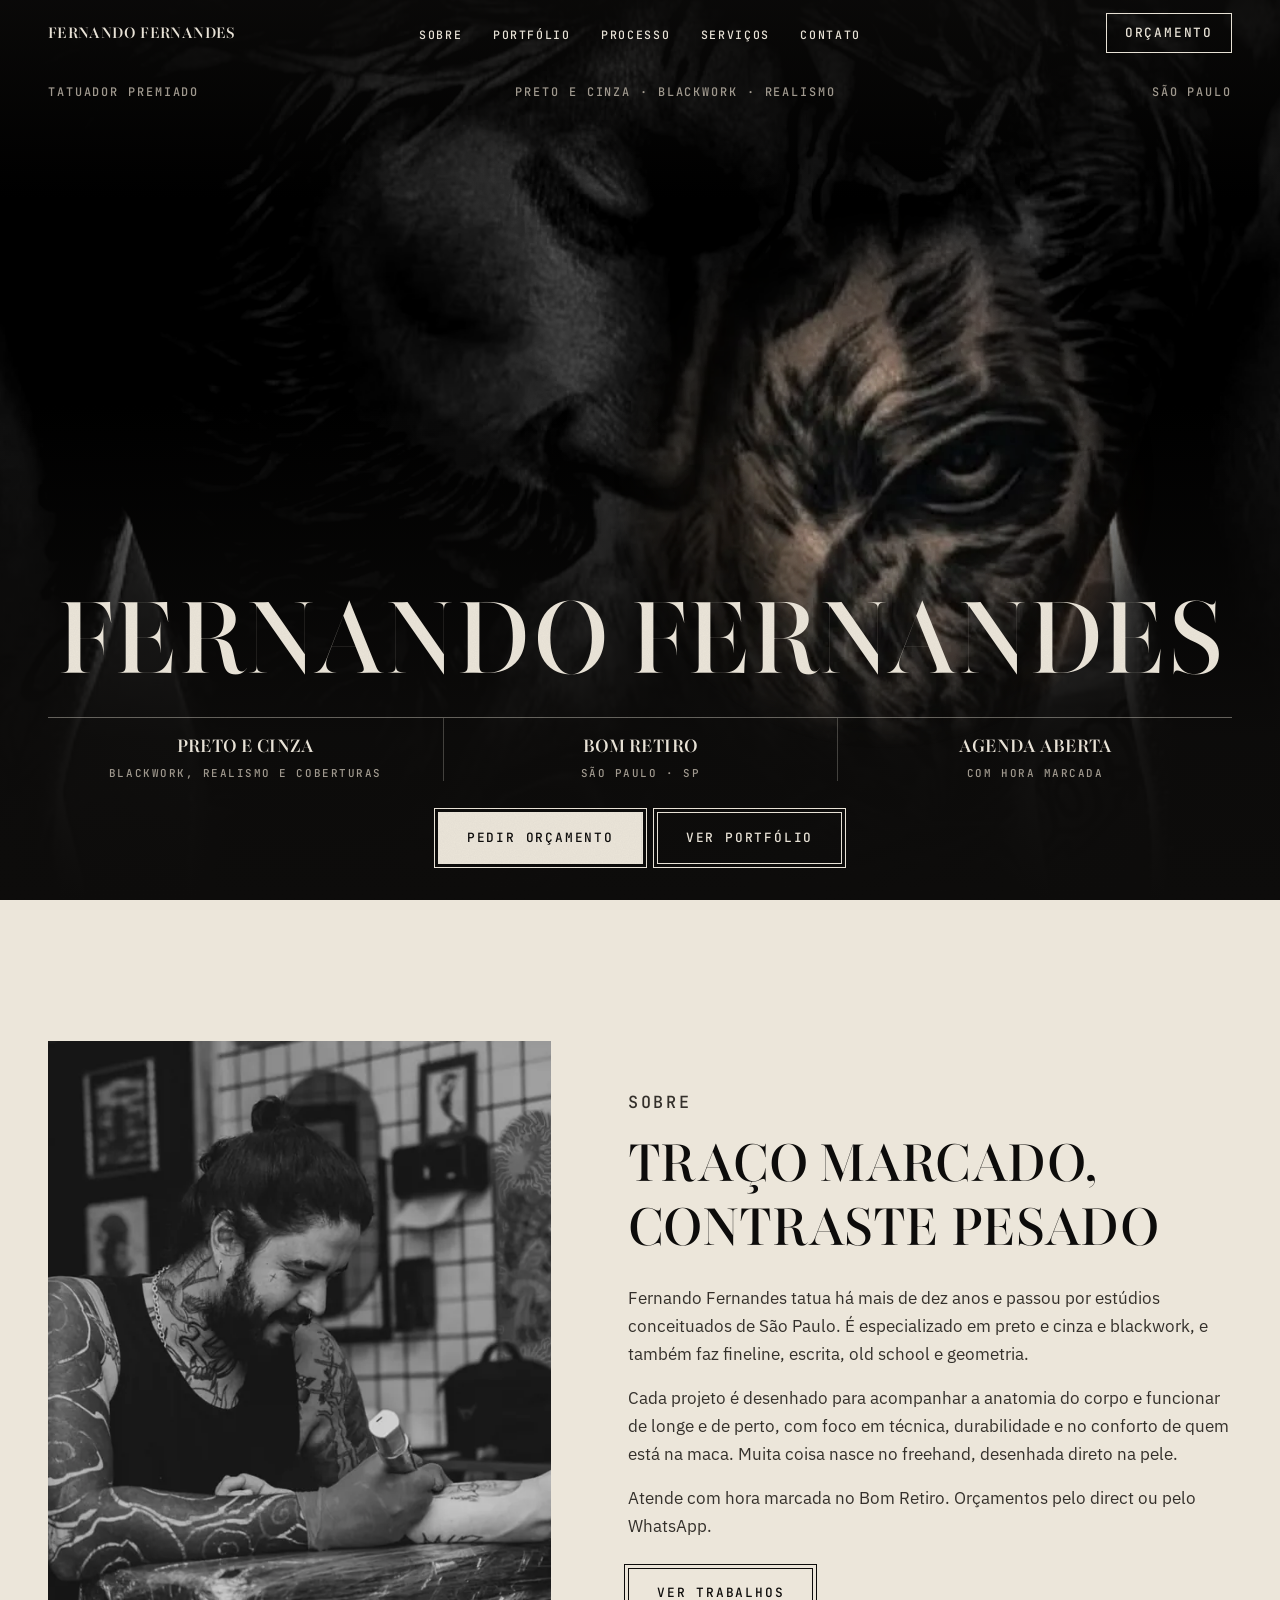
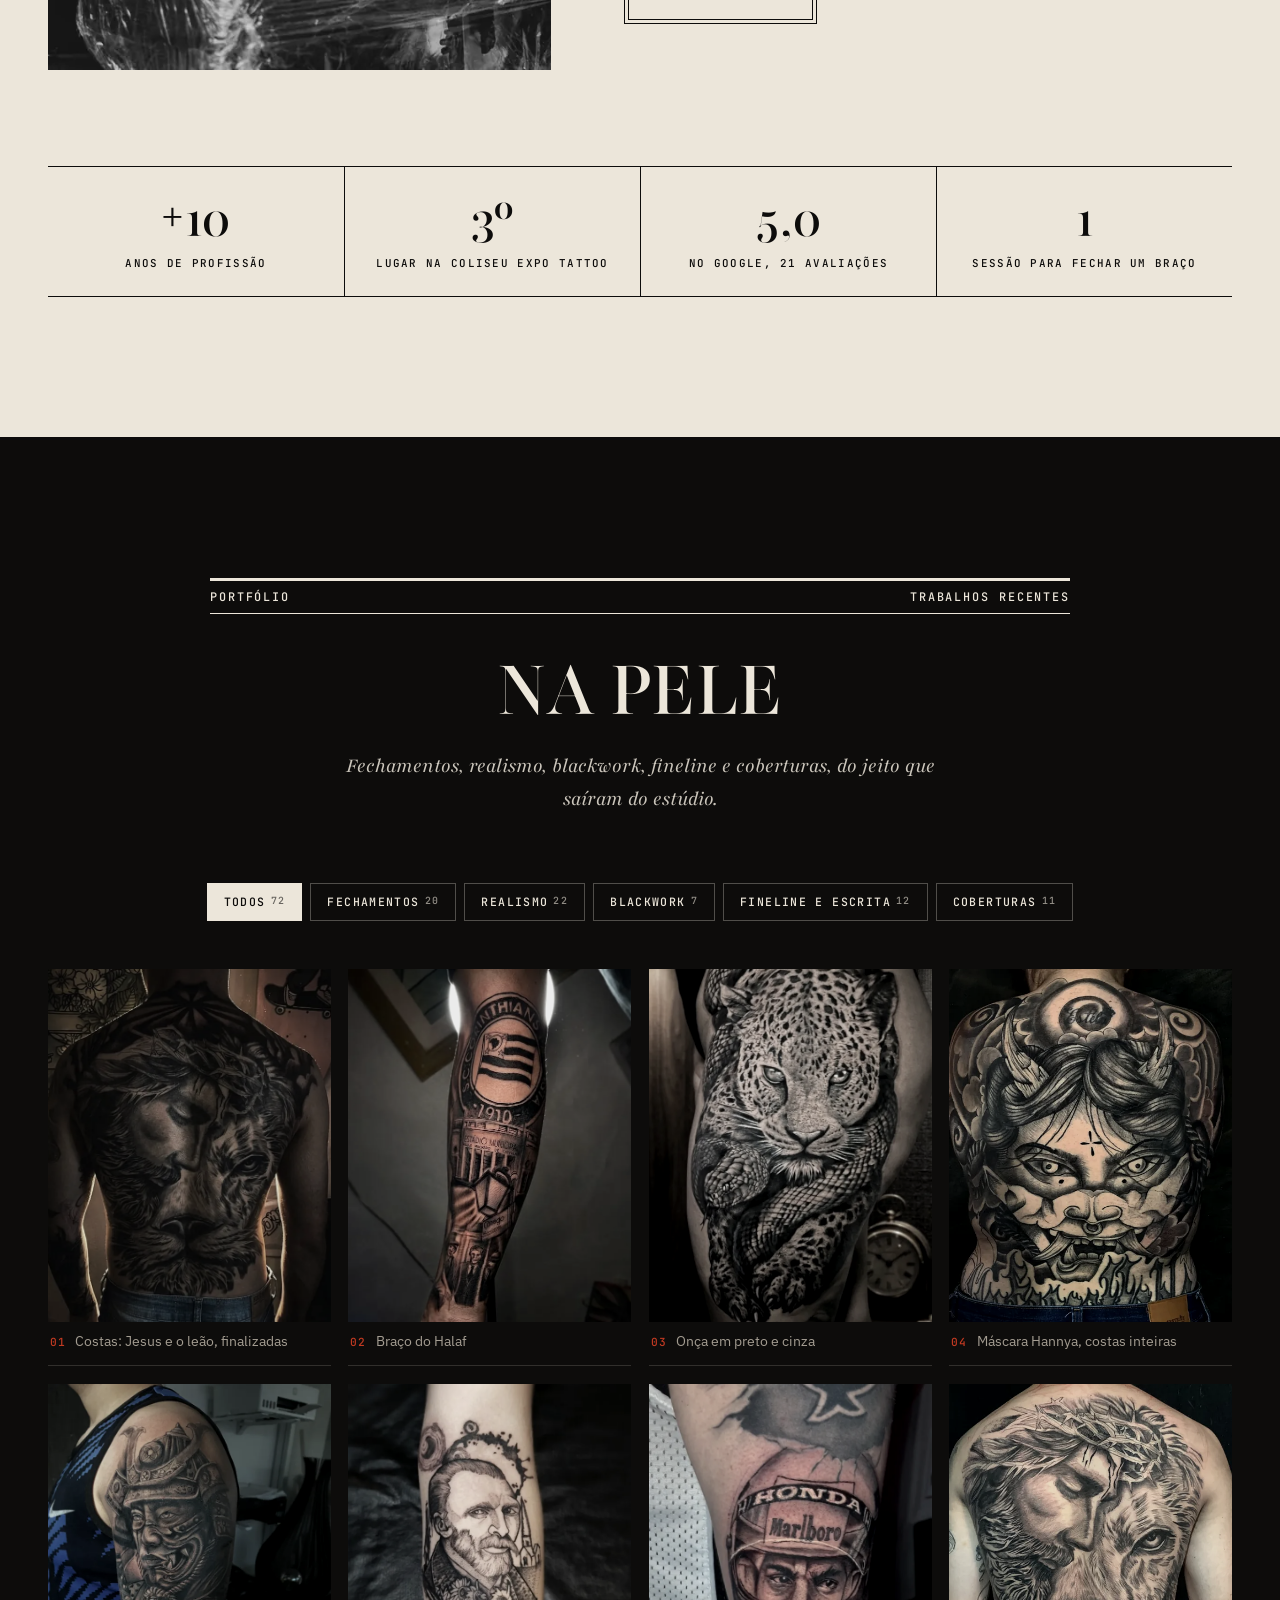
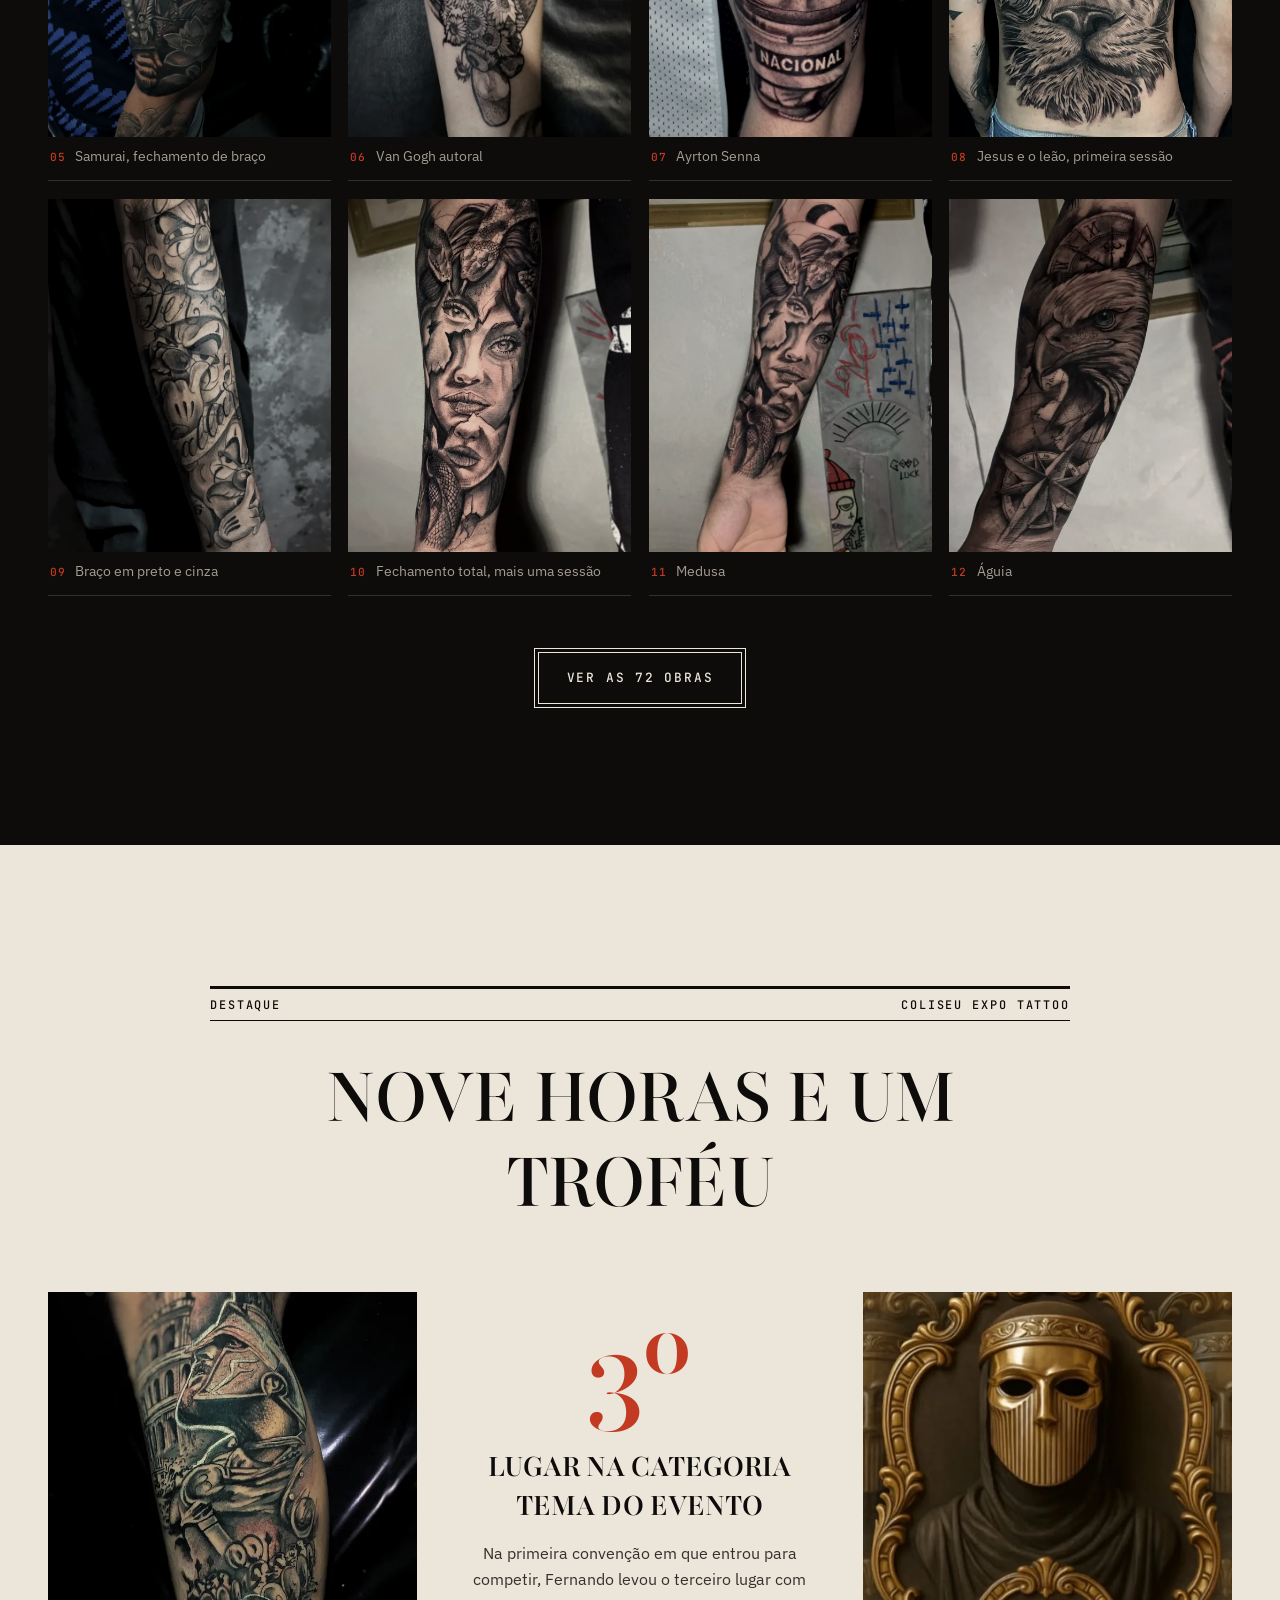
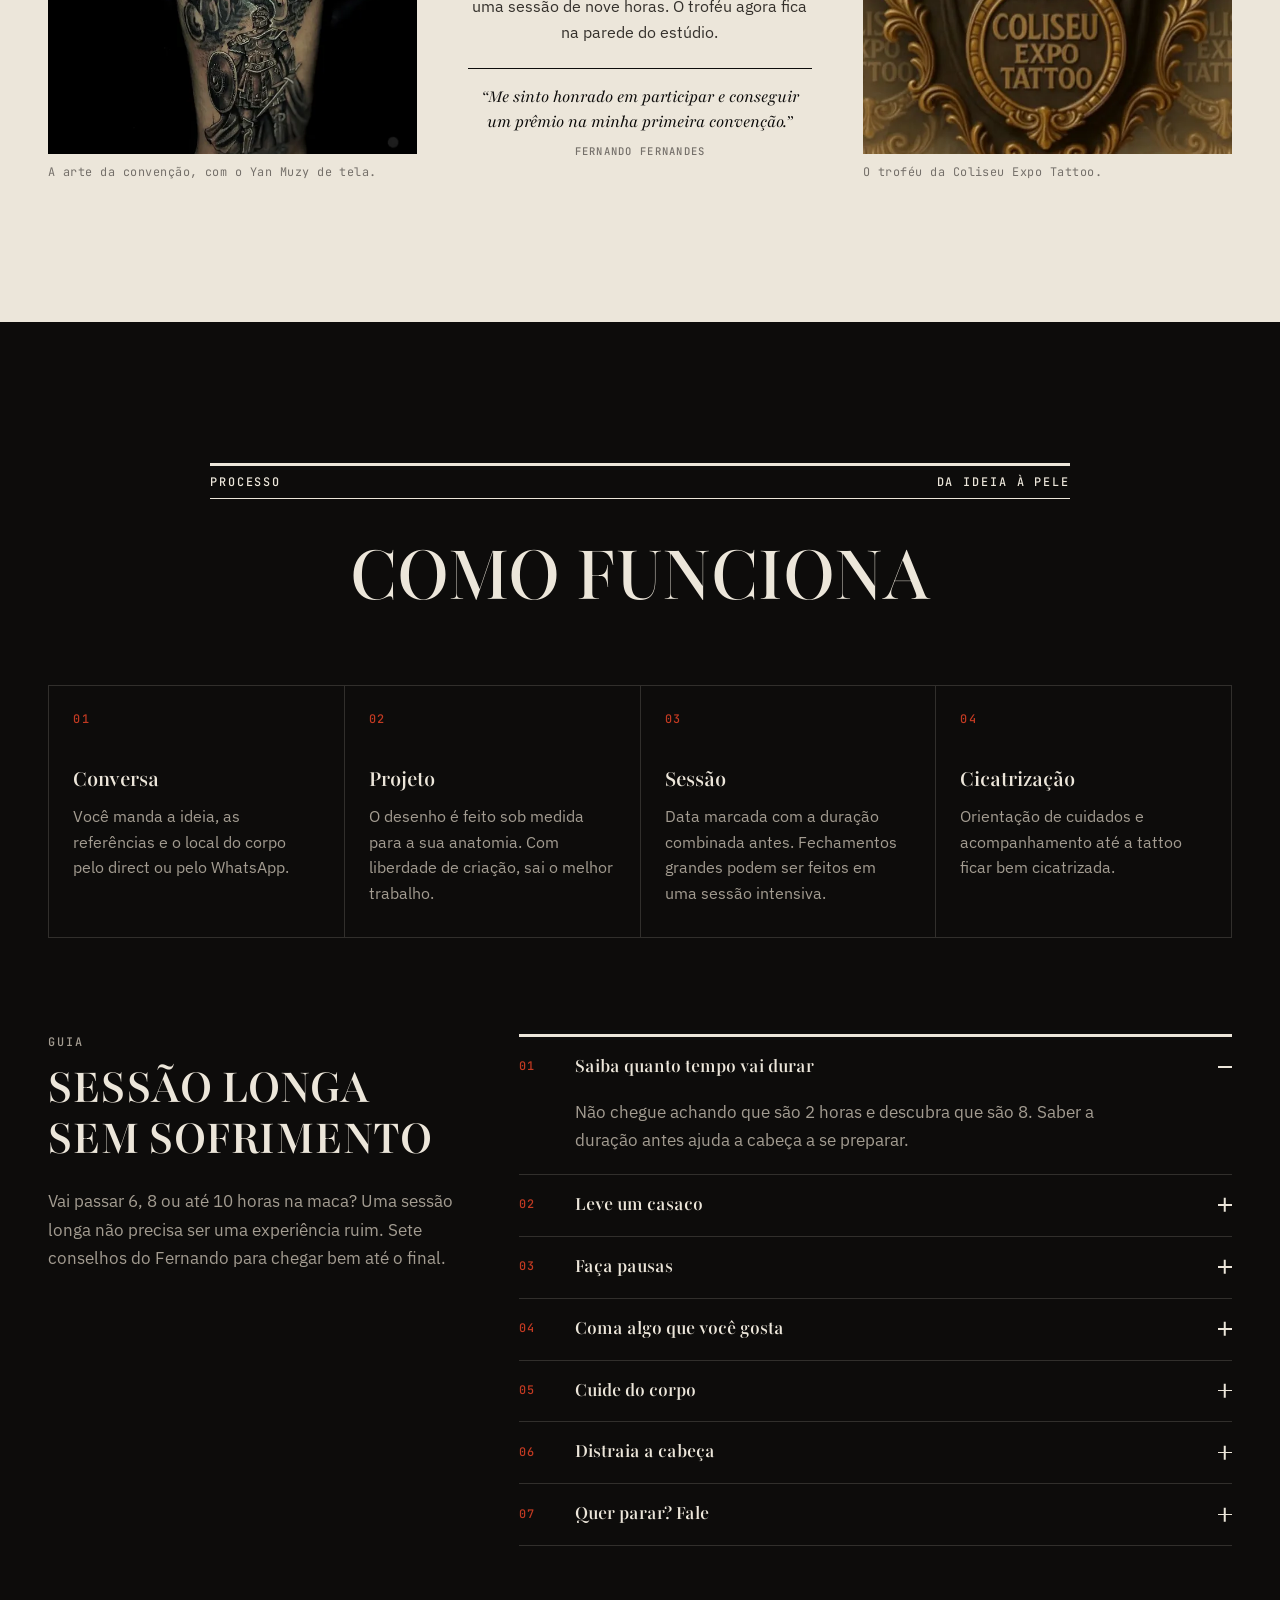
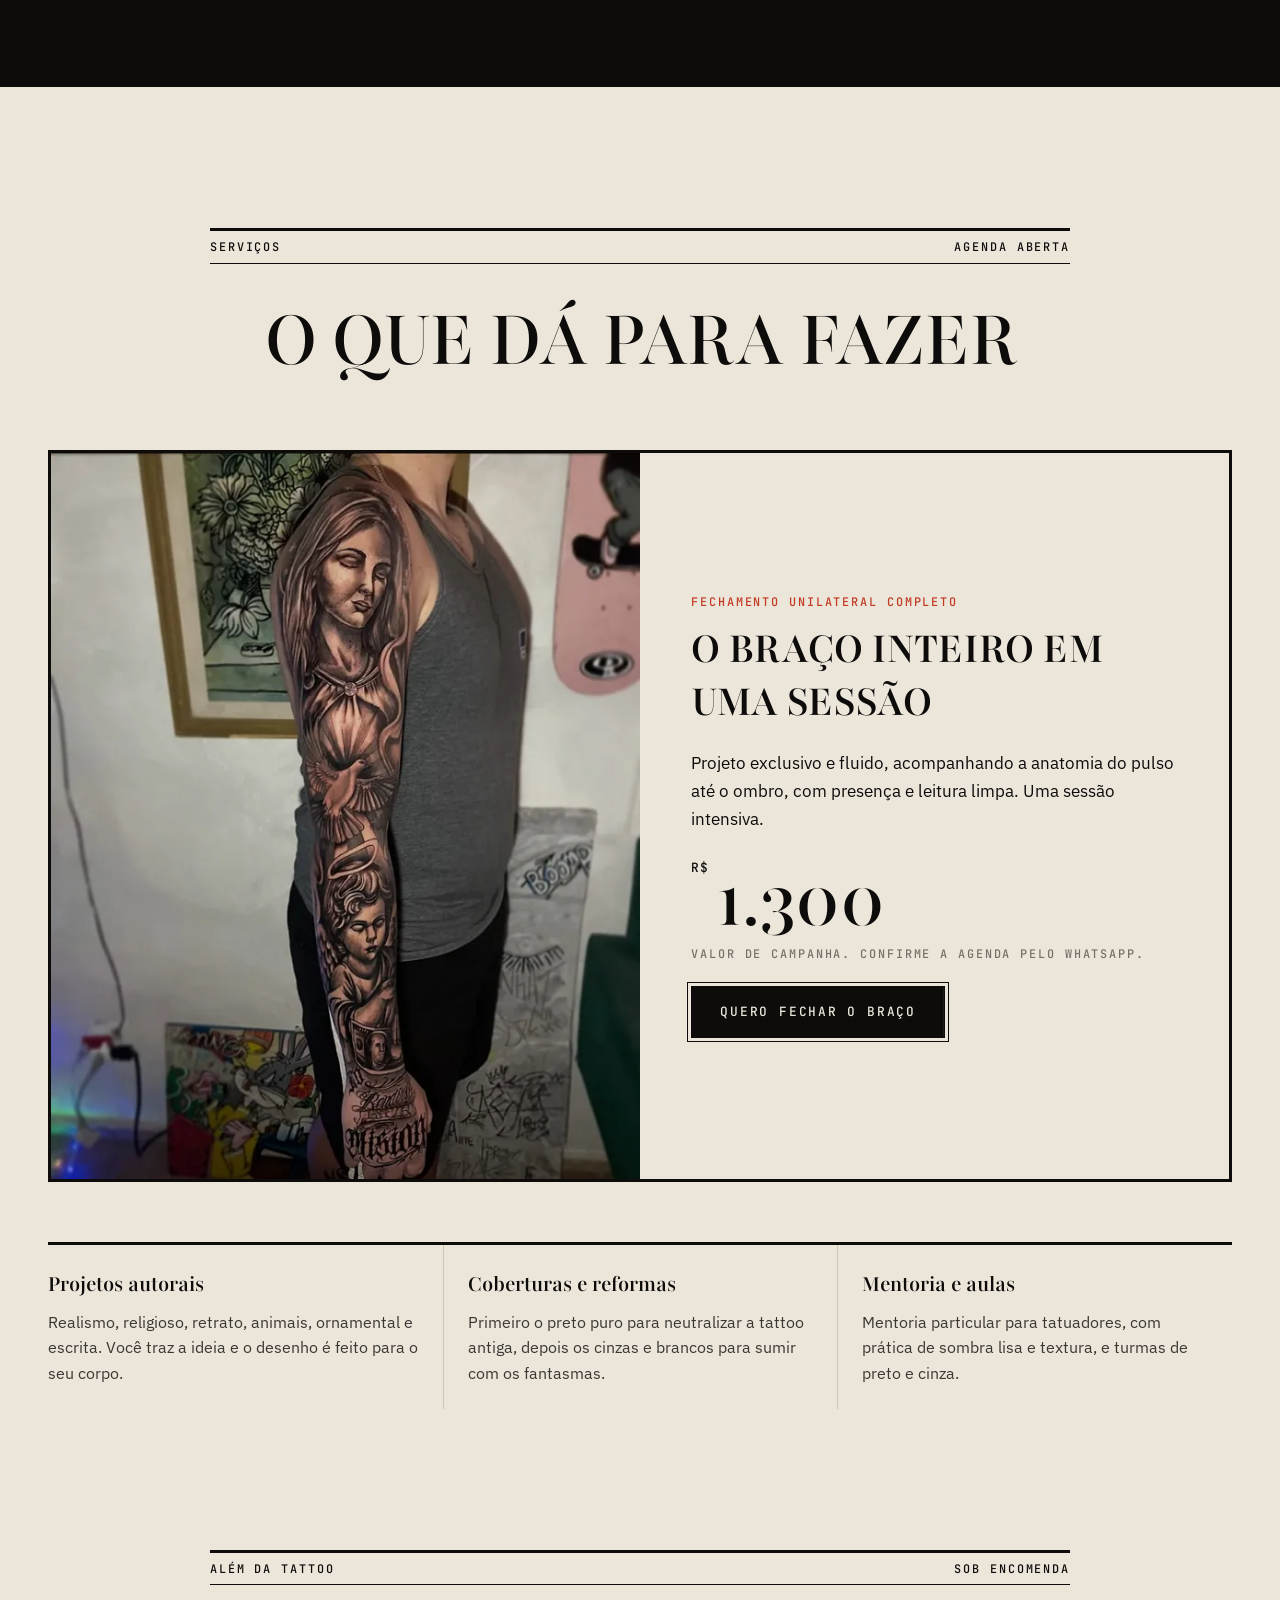
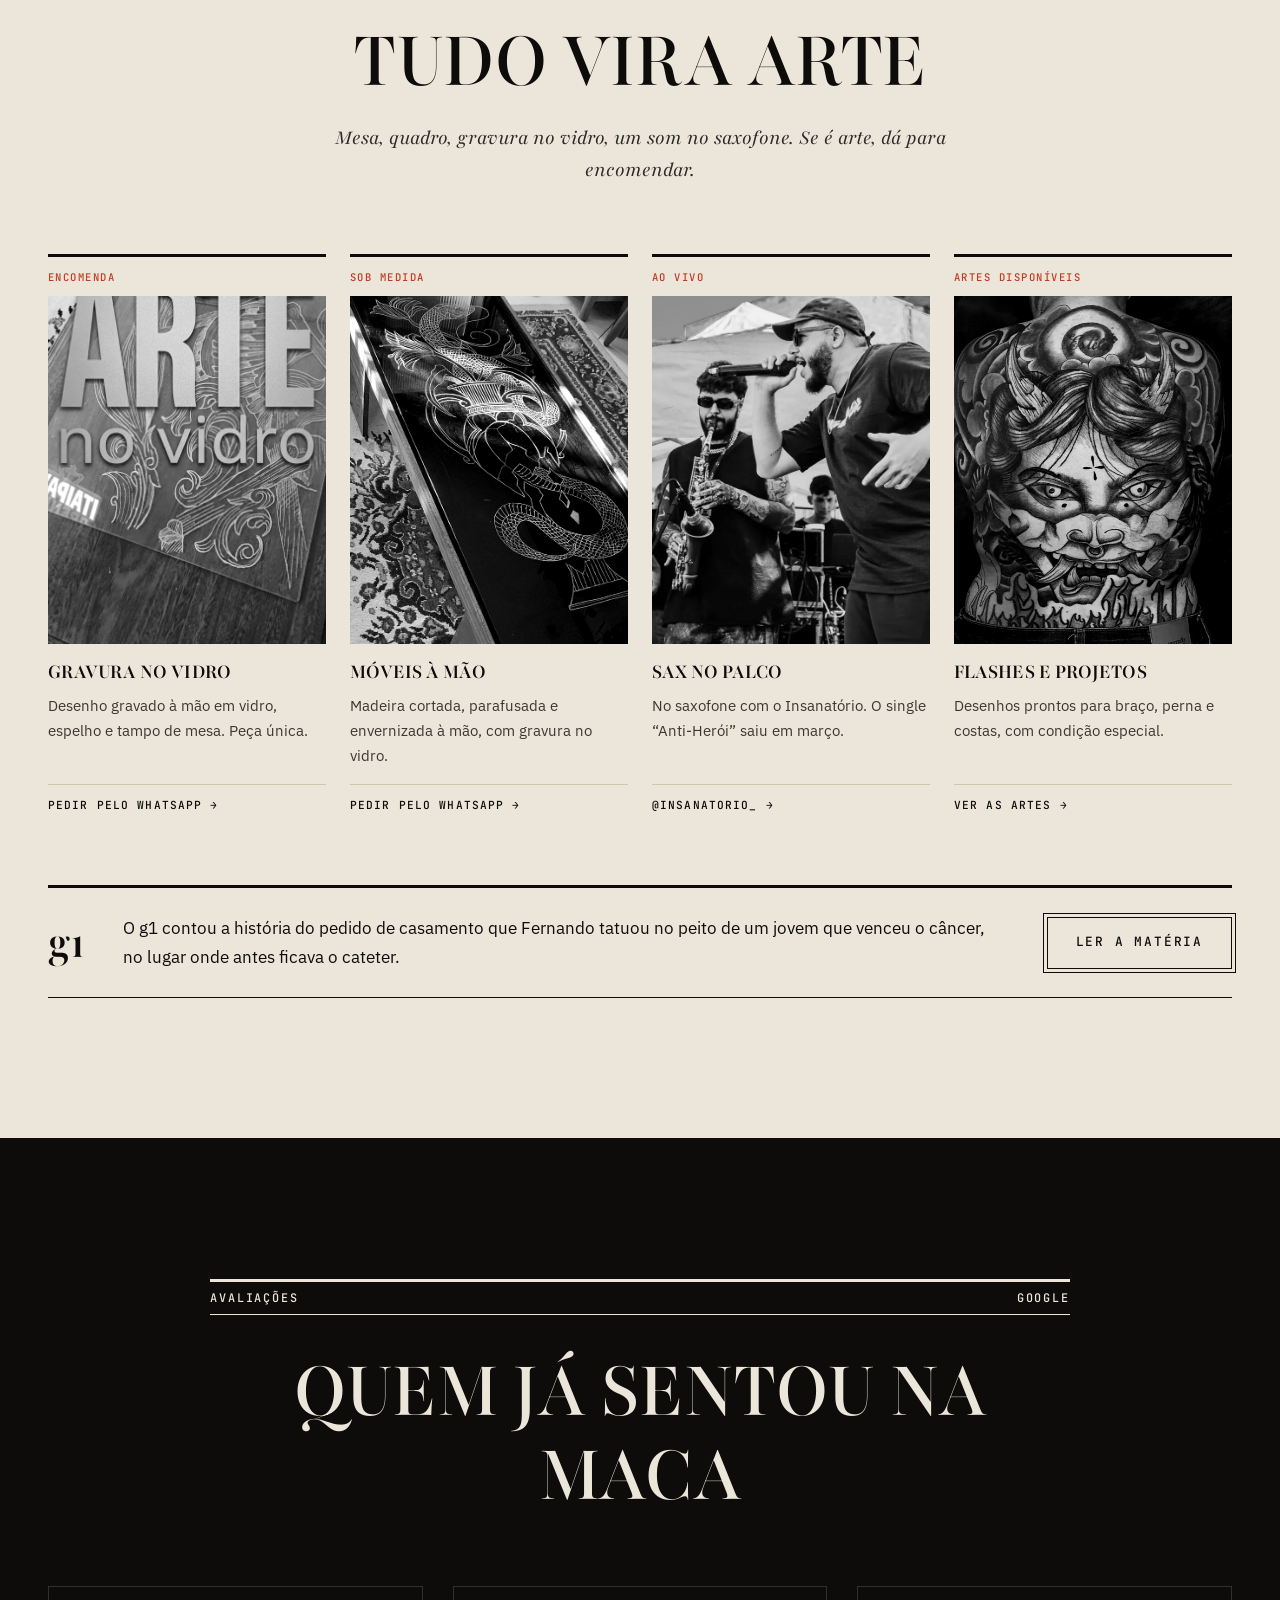
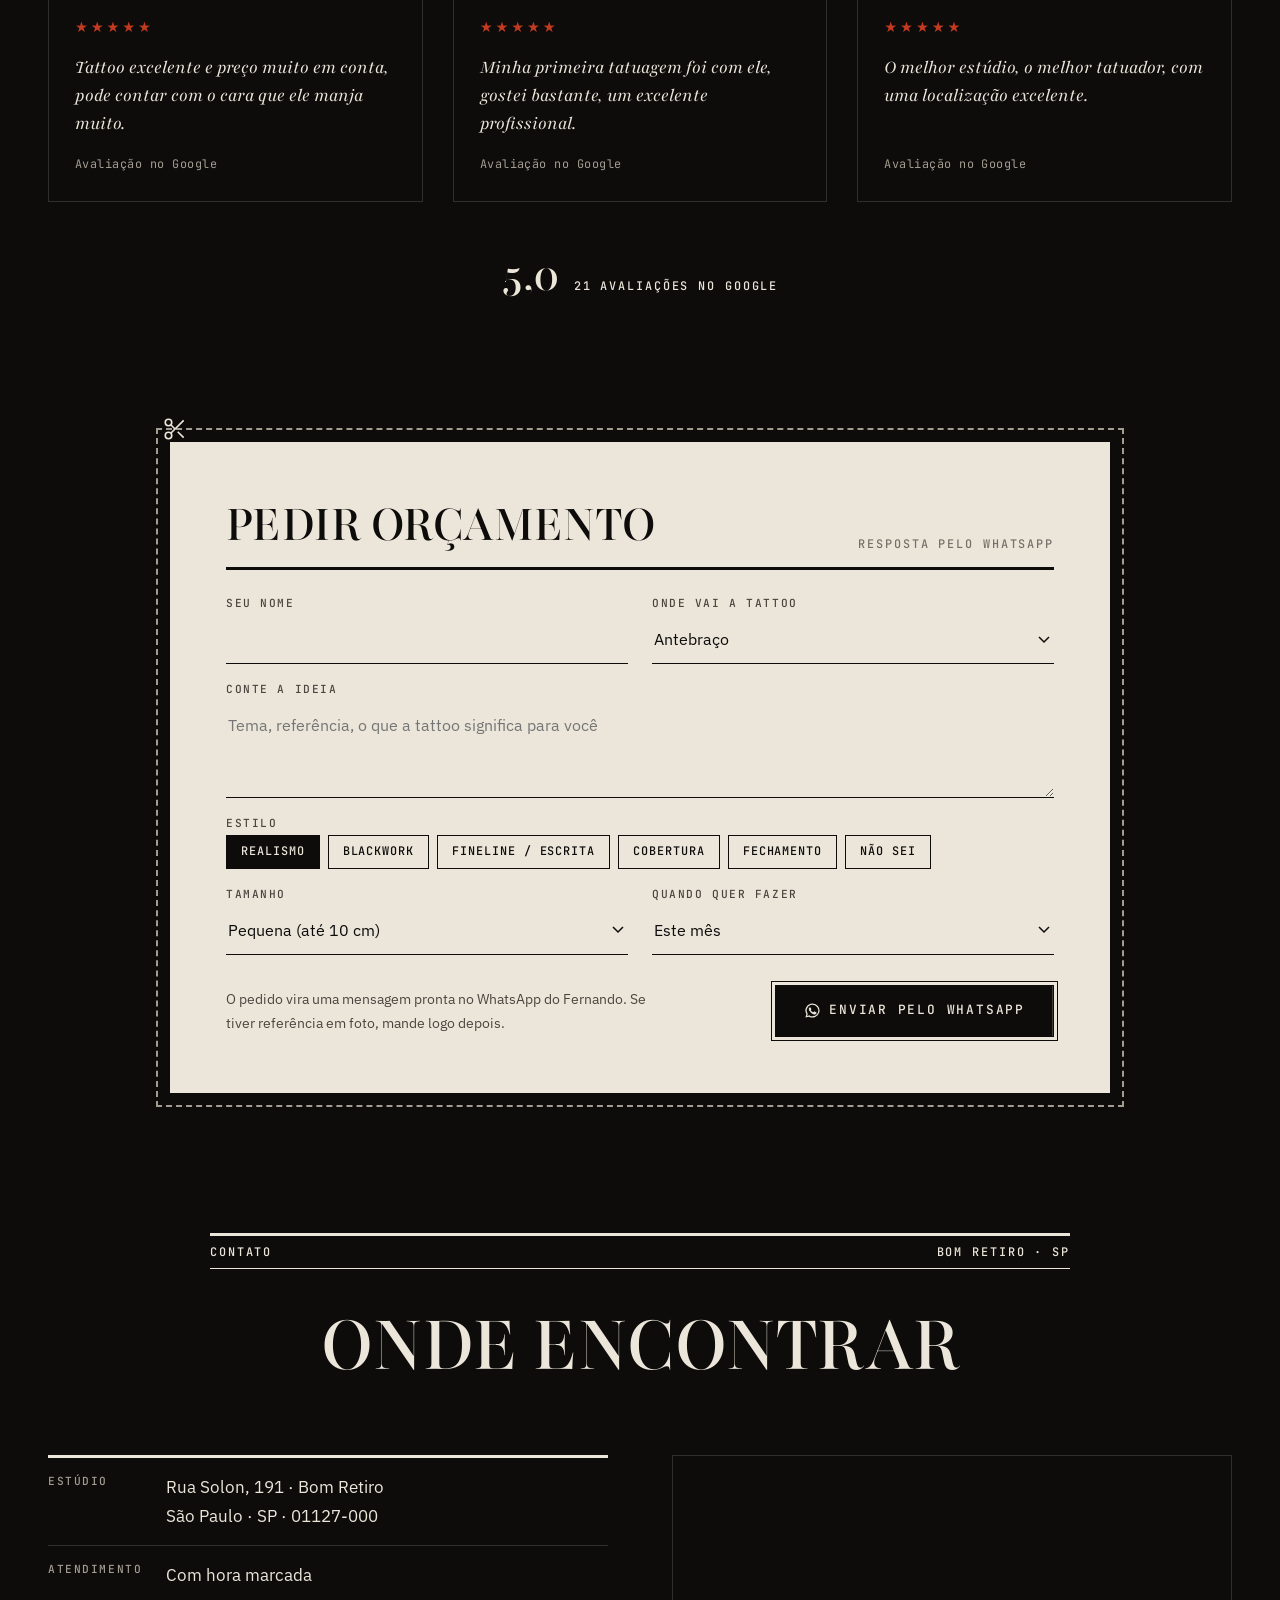
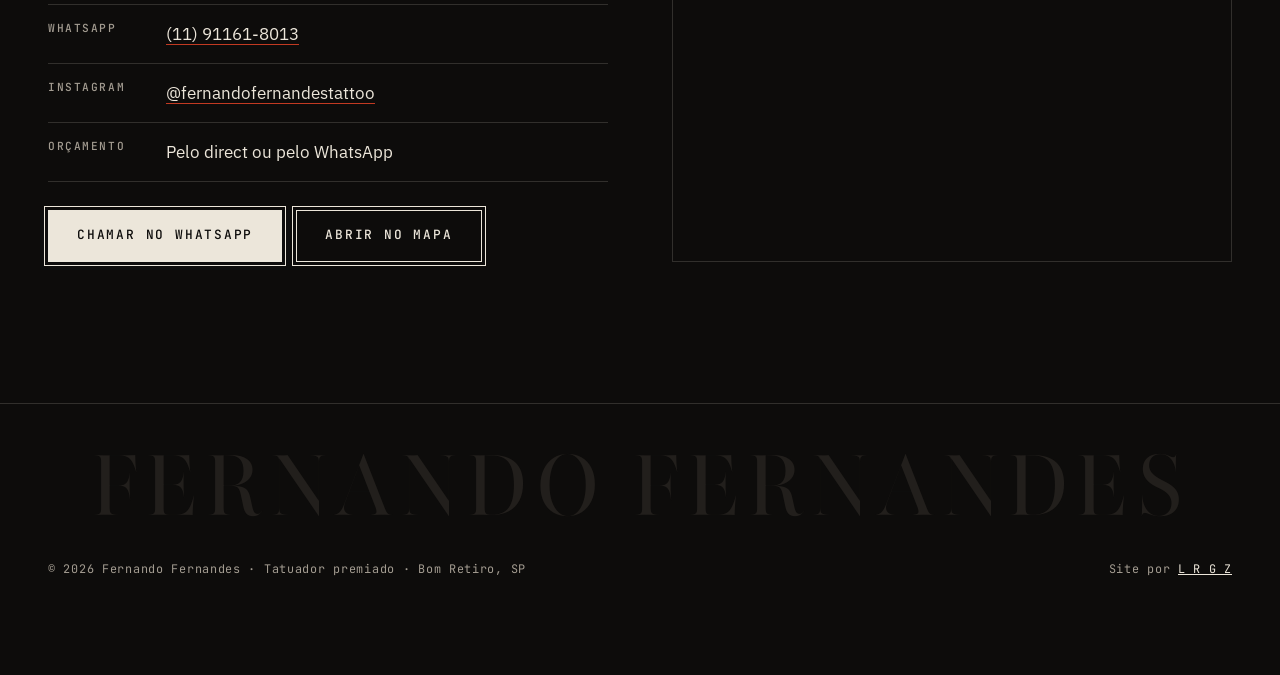
==== commit 67b6b623: "v2: hero em tela cheia com lente e portfólio em grade 4:5 Co-Authored-By: Claude Opus 5.5 <noreply@a" ====
--- a/index.html
+++ b/index.html
@@ -6,11 +6,11 @@
 <title>Fernando Fernandes · Tatuador premiado em preto e cinza · Bom Retiro, SP</title>
 <meta name="description" content="Fernando Fernandes, tatuador premiado especializado em preto e cinza e blackwork, com mais de 10 anos de experiência. Fechamentos, realismo, coberturas e projetos autorais no Bom Retiro, São Paulo. Atendimento com hora marcada.">
 <meta name="robots" content="noindex">
-<meta name="theme-color" content="#0e0d0c">
+<meta name="theme-color" content="#0d0c0b">
 <meta property="og:type" content="website">
 <meta property="og:locale" content="pt_BR">
-<meta property="og:title" content="Fernando Fernandes · Tattoo / Art / Culture">
-<meta property="og:description" content="Tatuador premiado em preto e cinza e blackwork. Bom Retiro, São Paulo. Orçamento pelo WhatsApp.">
+<meta property="og:title" content="Fernando Fernandes · Tatuador premiado">
+<meta property="og:description" content="Preto e cinza e blackwork no Bom Retiro, São Paulo. Orçamento pelo WhatsApp.">
 <meta property="og:image" content="og.jpg">
 <meta name="twitter:card" content="summary_large_image">
 <link rel="icon" href="favicon.ico" sizes="any">
@@ -20,7 +20,8 @@
 <link rel="preconnect" href="https://fonts.gstatic.com" crossorigin>
 <link rel="stylesheet" href="https://fonts.googleapis.com/css2?family=Playfair:ital,opsz,wdth,wght@0,5..1200,87.5..112.5,300..900;1,5..1200,87.5..112.5,300..900&family=IBM+Plex+Sans:ital,wght@0,400;0,500;0,600;1,400&family=JetBrains+Mono:wght@400;500&display=swap">
 <link rel="stylesheet" href="assets/css/revista.css">
-<link rel="preload" as="image" href="assets/img/capa-leao-720.webp" imagesrcset="assets/img/capa-leao-720.webp 720w, assets/img/capa-leao-1400.webp 1400w" imagesizes="(max-width: 900px) 92vw, 640px">
+<link rel="preload" as="image" href="assets/img/hero-largo-1400.webp" media="(min-width: 761px)">
+<link rel="preload" as="image" href="assets/img/capa-leao-720.webp" media="(max-width: 760px)">
 <script type="application/ld+json">
 {
   "@context": "https://schema.org",
@@ -38,286 +39,239 @@
 
 <header class="topo" id="topo">
   <div class="wrap">
-    <a class="mono-ff" href="#capa" aria-label="Fernando Fernandes, voltar à capa">FF</a>
+    <a class="marca" href="#inicio">Fernando Fernandes</a>
     <nav aria-label="Principal">
       <ul>
-        <li><a href="#materia">Matéria</a></li>
-        <li><a href="#ensaio">Portfólio</a></li>
-        <li><a href="#entrevista">Entrevista</a></li>
-        <li><a href="#guia">Sessão longa</a></li>
+        <li><a href="#sobre">Sobre</a></li>
+        <li><a href="#portfolio">Portfólio</a></li>
+        <li><a href="#processo">Processo</a></li>
         <li><a href="#servicos">Serviços</a></li>
-        <li><a href="#expediente">Contato</a></li>
+        <li><a href="#contato">Contato</a></li>
       </ul>
     </nav>
-    <a class="btn" href="#cupom">Pedir orçamento</a>
-    <button class="menu-btn" type="button" aria-expanded="false" aria-controls="gaveta">Sumário</button>
+    <div class="acoes">
+      <a class="btn" href="#orcamento">Orçamento</a>
+      <button class="menu-btn" type="button" aria-expanded="false" aria-controls="gaveta">Menu</button>
+    </div>
   </div>
 </header>
 
 <div class="gaveta" id="gaveta" aria-hidden="true">
   <div class="linha-topo">
-    <span class="rotulo">Nesta edição</span>
+    <span class="rotulo">Fernando Fernandes</span>
     <button class="fechar" type="button">Fechar</button>
   </div>
   <ol>
-    <li><a href="#materia">Matéria de capa <span>p. 06</span></a></li>
-    <li><a href="#ensaio">Portfólio <span>p. 12</span></a></li>
-    <li><a href="#entrevista">Entrevista <span>p. 24</span></a></li>
-    <li><a href="#guia">Sessão longa <span>p. 32</span></a></li>
-    <li><a href="#servicos">Serviços <span>p. 38</span></a></li>
-    <li><a href="#classificados">Classificados <span>p. 42</span></a></li>
-    <li><a href="#expediente">Contato <span>p. 50</span></a></li>
+    <li><a href="#sobre">Sobre</a></li>
+    <li><a href="#portfolio">Portfólio</a></li>
+    <li><a href="#processo">Processo</a></li>
+    <li><a href="#servicos">Serviços</a></li>
+    <li><a href="#avaliacoes">Avaliações</a></li>
+    <li><a href="#contato">Contato</a></li>
   </ol>
-  <a class="btn escuro cheio" href="#cupom">Pedir orçamento</a>
+  <a class="btn escuro cheio" href="#orcamento">Pedir orçamento</a>
 </div>
 
 <main>
 
-<!-- CAPA -->
-<section class="capa" id="capa" data-pg="01" data-nome="Capa">
-  <div class="capa-linha rotulo">
-    <span>Tattoo / Art / Culture</span>
-    <span class="some">Bom Retiro · São Paulo</span>
-    <span><span class="some">Vol. 12 · </span><span id="ed-mes">Outubro 2026</span></span>
-  </div>
-  <h1 class="masthead" id="masthead"><span>Fernando</span> <span>Fernandes</span></h1>
-
-  <div class="capa-corpo">
-    <div class="esq capa-texto">
-      <div class="chamada"><strong data-c="l1">Arte na pele é eterno</strong><span data-c="l1s">Costas fechadas: Jesus e o leão, cicatrizado e finalizado</span></div>
-      <div class="chamada"><strong data-c="l2">Tatuador premiado</strong><span data-c="l2s">3º lugar na Coliseu Expo Tattoo</span></div>
-    </div>
-    <figure class="capa-foto">
-      <img id="capa-img" src="assets/img/capa-leao-720.webp" srcset="assets/img/capa-leao-720.webp 720w, assets/img/capa-leao-1400.webp 1400w" sizes="(max-width: 900px) 92vw, 640px" alt="Fechamento de costas em preto e cinza com Jesus e um leão, feito por Fernando Fernandes" width="720" height="831" fetchpriority="high">
-    </figure>
-    <div class="dir capa-texto">
-      <div class="chamada"><strong data-c="r1">Traços que contam histórias</strong><span data-c="r1s">Realismo, blackwork, fineline e muito mais</span></div>
-      <div class="chamada"><strong data-c="r2">Mais de 10 anos</strong><span data-c="r2s">de agulha, sombra lisa e leitura de pele</span></div>
-    </div>
-  </div>
-
-  <div class="capa-pe">
-    <div class="codigo" aria-hidden="true">
-      <svg viewBox="0 0 92 40" preserveAspectRatio="none" id="barras"></svg>
-      <div><span>Edição <b id="ed-num">Nº 12</b></span><span>Orçamento<br>sem custo</span></div>
-    </div>
-    <div class="edicoes" role="group" aria-label="Trocar a capa">
-      <button class="seta" type="button" data-passo="-1" aria-label="Capa anterior"><svg viewBox="0 0 16 16" fill="none" stroke="currentColor" stroke-width="1.5"><path d="M10 3L5 8l5 5"/></svg></button>
-      <button type="button" data-ed="0" aria-pressed="true">Nº 12</button>
-      <button type="button" data-ed="1" aria-pressed="false">Nº 11</button>
-      <button type="button" data-ed="2" aria-pressed="false">Nº 10</button>
-      <button class="seta" type="button" data-passo="1" aria-label="Próxima capa"><svg viewBox="0 0 16 16" fill="none" stroke="currentColor" stroke-width="1.5"><path d="M6 3l5 5-5 5"/></svg></button>
-    </div>
-    <div class="acao"><a class="btn cheio" href="#sumario">Abrir a revista</a></div>
-  </div>
-</section>
-
-<!-- SUMÁRIO -->
-<section class="papel secao" id="sumario" data-pg="03" data-nome="Sumário">
-  <div class="wrap">
-    <div class="cab">
-      <div class="regua rotulo"><span>Fernando Fernandes</span><span>p. 03</span></div>
-      <h2 class="display">Nesta edição</h2>
-      <p class="olho">Tatuador premiado, especializado em preto e cinza e blackwork, com estúdio no Bom Retiro. Atendimento com hora marcada.</p>
-    </div>
-
-    <div class="sumario-grade">
+<!-- HERO -->
+<section class="hero" id="inicio">
+  <div class="hero-foto base" aria-hidden="true">
+    <picture>
+      <source media="(max-width: 760px)" srcset="assets/img/capa-leao-720.webp 720w, assets/img/capa-leao-1400.webp 1400w" sizes="100vw">
+      <img src="assets/img/hero-largo-1400.webp" srcset="assets/img/hero-largo-900.webp 900w, assets/img/hero-largo-1400.webp 1351w" sizes="100vw" alt="" width="1351" height="760" fetchpriority="high">
+    </picture>
+  </div>
+  <div class="hero-foto lente" id="lente">
+    <picture>
+      <source media="(max-width: 760px)" srcset="assets/img/capa-leao-720.webp 720w, assets/img/capa-leao-1400.webp 1400w" sizes="100vw">
+      <img src="assets/img/hero-largo-1400.webp" srcset="assets/img/hero-largo-900.webp 900w, assets/img/hero-largo-1400.webp 1351w" sizes="100vw" alt="Fechamento de costas em preto e cinza com o rosto de Jesus e um leão, feito por Fernando Fernandes" width="1351" height="760">
+    </picture>
+  </div>
+
+  <div class="hero-topo rotulo">
+    <div class="wrap"><span>Tatuador premiado</span><span class="some">Preto e cinza · Blackwork · Realismo</span><span>São Paulo</span></div>
+  </div>
+
+  <div class="hero-corpo">
+    <h1 id="nome"><span>Fernando</span> <span>Fernandes</span></h1>
+    <div class="hero-info">
+      <div><b>Preto e cinza</b><span>Blackwork, realismo e coberturas</span></div>
+      <div><b>Bom Retiro</b><span>São Paulo · SP</span></div>
+      <div><b>Agenda aberta</b><span>Com hora marcada</span></div>
+    </div>
+    <div class="hero-acoes">
+      <a class="btn cheio" href="#orcamento">Pedir orçamento</a>
+      <a class="btn" href="#portfolio">Ver portfólio</a>
+    </div>
+  </div>
+</section>
+
+<!-- SOBRE -->
+<section class="papel secao" id="sobre">
+  <div class="wrap">
+    <div class="sobre">
       <figure class="surge">
-        <img src="assets/img/fer-maquina-720.webp" srcset="assets/img/fer-maquina-720.webp 720w, assets/img/fer-maquina-1200.webp 1200w" sizes="(max-width: 820px) 92vw, 460px" alt="Fernando Fernandes tatuando um antebraço no estúdio" loading="lazy" width="720" height="720">
-        <figcaption>Fernando no estúdio. Foto do perfil @fernandofernandestattoo.</figcaption>
+        <img src="assets/img/fer-maquina-720.webp" srcset="assets/img/fer-maquina-720.webp 720w, assets/img/fer-maquina-1200.webp 1200w" sizes="(max-width: 820px) 92vw, 540px" alt="Fernando Fernandes tatuando um antebraço no estúdio" loading="lazy" width="720" height="720">
       </figure>
-      <ol class="indice surge">
-        <li><a href="#materia"><span class="pg">p. 06</span><span><strong>Matéria de capa</strong><small>Nove horas de sessão e um troféu na primeira convenção.</small></span><span class="ir" aria-hidden="true">→</span></a></li>
-        <li><a href="#ensaio"><span class="pg">p. 12</span><span><strong>Portfólio</strong><small>Fechamentos, realismo, blackwork, fineline e coberturas.</small></span><span class="ir" aria-hidden="true">→</span></a></li>
-        <li><a href="#entrevista"><span class="pg">p. 24</span><span><strong>Entrevista</strong><small>Por que preto e cinza, e como nasce um projeto exclusivo.</small></span><span class="ir" aria-hidden="true">→</span></a></li>
-        <li><a href="#guia"><span class="pg">p. 32</span><span><strong>Guia da sessão longa</strong><small>Sete conselhos para aguentar 6, 8 ou 10 horas bem.</small></span><span class="ir" aria-hidden="true">→</span></a></li>
-        <li><a href="#servicos"><span class="pg">p. 38</span><span><strong>Serviços</strong><small>Fechamento de braço em uma sessão, coberturas e mentoria.</small></span><span class="ir" aria-hidden="true">→</span></a></li>
-        <li><a href="#classificados"><span class="pg">p. 42</span><span><strong>Classificados</strong><small>Gravura no vidro, móveis feitos à mão e saxofone.</small></span><span class="ir" aria-hidden="true">→</span></a></li>
-        <li><a href="#cupom"><span class="pg">p. 48</span><span><strong>Cupom de orçamento</strong><small>Preencha, recorte e mande pelo WhatsApp.</small></span><span class="ir" aria-hidden="true">→</span></a></li>
-      </ol>
-    </div>
-
-    <div class="ficha surge" aria-label="Ficha técnica">
-      <div><b>+10</b><span>anos de profissão</span></div>
+      <div class="surge">
+        <p class="rotulo vermelho">Sobre</p>
+        <h2 class="display">Traço marcado, contraste pesado</h2>
+        <p>Fernando Fernandes tatua há mais de dez anos e passou por estúdios conceituados de São Paulo. É especializado em preto e cinza e blackwork, e também faz fineline, escrita, old school e geometria.</p>
+        <p>Cada projeto é desenhado para acompanhar a anatomia do corpo e funcionar de longe e de perto, com foco em técnica, durabilidade e no conforto de quem está na maca. Muita coisa nasce no freehand, desenhada direto na pele.</p>
+        <p>Atende com hora marcada no Bom Retiro. Orçamentos pelo direct ou pelo WhatsApp.</p>
+        <a class="btn escuro" href="#portfolio" style="margin-top: 10px;">Ver trabalhos</a>
+      </div>
+    </div>
+
+    <div class="ficha surge" aria-label="Em números">
+      <div><b><i>+</i>10</b><span>anos de profissão</span></div>
       <div><b>3º</b><span>lugar na Coliseu Expo Tattoo</span></div>
       <div><b>5,0</b><span>no Google, 21 avaliações</span></div>
-      <div><b>9 h</b><span>na sessão premiada</span></div>
-    </div>
-  </div>
-</section>
-
-<!-- MATÉRIA DE CAPA -->
-<section class="papel secao" id="materia" data-pg="06" data-nome="Matéria de capa" style="padding-top: 0;">
-  <div class="wrap">
-    <div class="cab">
-      <div class="regua rotulo"><span>Matéria de capa</span><span>p. 06</span></div>
+      <div><b>1</b><span>sessão para fechar um braço</span></div>
+    </div>
+  </div>
+</section>
+
+<!-- PORTFÓLIO -->
+<section class="tinta secao" id="portfolio">
+  <div class="wrap">
+    <div class="cab">
+      <div class="regua rotulo"><span>Portfólio</span><span>Trabalhos recentes</span></div>
+      <h2 class="display">Na pele</h2>
+      <p class="olho">Fechamentos, realismo, blackwork, fineline e coberturas, do jeito que saíram do estúdio.</p>
+    </div>
+    <div class="filtros" role="group" aria-label="Filtrar portfólio"></div>
+    <div class="galeria" id="galeria" data-limite="12"></div>
+    <div class="portfolio-pe">
+      <a class="btn" href="portfolio.html">Ver as 72 obras</a>
+    </div>
+  </div>
+</section>
+
+<!-- DESTAQUE -->
+<section class="papel secao" id="premio">
+  <div class="wrap">
+    <div class="cab">
+      <div class="regua rotulo"><span>Destaque</span><span>Coliseu Expo Tattoo</span></div>
       <h2 class="display">Nove horas e um troféu</h2>
-      <p class="olho">Na primeira convenção em que entrou para competir, Fernando levou o terceiro lugar na categoria tema do evento.</p>
-    </div>
-
-    <div class="materia-topo">
+    </div>
+    <div class="premio">
       <figure class="surge">
-        <img src="assets/obras/o163-640.webp" srcset="assets/obras/o163-640.webp 640w, assets/obras/o163-1280.webp 1280w" sizes="(max-width: 820px) 92vw, 560px" alt="Tatuagem de perna feita para a Coliseu Expo Tattoo" loading="lazy" width="640" height="800">
-        <figcaption>A arte feita para a Coliseu Expo Tattoo, com o Yan Muzy de tela.</figcaption>
+        <img src="assets/obras/o163-640.webp" srcset="assets/obras/o163-640.webp 640w, assets/obras/o163-1280.webp 1280w" sizes="(max-width: 820px) 46vw, 400px" alt="Tatuagem de perna feita para a Coliseu Expo Tattoo" loading="lazy" width="640" height="800">
+        <figcaption>A arte da convenção, com o Yan Muzy de tela.</figcaption>
       </figure>
+      <div class="texto surge">
+        <span class="lugar">3º</span>
+        <h3>Lugar na categoria tema do evento</h3>
+        <p>Na primeira convenção em que entrou para competir, Fernando levou o terceiro lugar com uma sessão de nove horas. O troféu agora fica na parede do estúdio.</p>
+        <blockquote class="citacao">“Me sinto honrado em participar e conseguir um prêmio na minha primeira convenção.”<cite>Fernando Fernandes</cite></blockquote>
+      </div>
       <figure class="surge">
-        <img src="assets/img/premio-640.webp" srcset="assets/img/premio-640.webp 640w, assets/img/premio-1000.webp 1000w" sizes="(max-width: 820px) 92vw, 560px" alt="Troféu da Coliseu Expo Tattoo, uma máscara dourada em moldura barroca" loading="lazy" width="640" height="800">
-        <figcaption>O troféu vai para a parede do estúdio.</figcaption>
+        <img src="assets/img/premio-640.webp" srcset="assets/img/premio-640.webp 640w, assets/img/premio-1000.webp 1000w" sizes="(max-width: 820px) 46vw, 400px" alt="Troféu da Coliseu Expo Tattoo, uma máscara dourada em moldura barroca" loading="lazy" width="640" height="800">
+        <figcaption>O troféu da Coliseu Expo Tattoo.</figcaption>
       </figure>
     </div>
-
-    <div class="colunas">
-      <p class="capitular">Foram nove horas de sessão. O desenho nasceu para o tema da Coliseu Expo Tattoo, e a tela foi o parceiro Yan Muzy, que topou a ideia do começo ao fim. Durante a execução, o tatuador Igu ajudou a clarear as escolhas de sombra e contraste. No fim do dia, o resultado subiu ao pódio: terceiro lugar na categoria tema do evento.</p>
-      <p>Para quem acompanha o trabalho de Fernando, o prêmio não surpreende. Ele tatua há mais de dez anos, passou por estúdios conceituados de São Paulo e construiu o nome no preto e cinza: sombra lisa, textura de pele de animal, retratos, anjos, leões e fechamentos inteiros de braço, perna e costas.</p>
-      <blockquote class="citacao">“Me sinto honrado em participar e conseguir um prêmio na minha primeira convenção.”<cite>Fernando Fernandes, no Instagram</cite></blockquote>
-      <p>Cada projeto parte de uma conversa. O cliente traz a referência, Fernando desenha uma peça exclusiva que acompanha a anatomia do corpo e funciona de longe e de perto, e que continua forte com o passar dos anos. Muita coisa sai no freehand, desenhada direto na pele antes da primeira agulha.</p>
-      <p>Além de competir, ele também já esteve do outro lado da mesa, entregando prêmio em vez de receber. E divide o que sabe: dá mentoria particular para tatuadores, com foco em sombra lisa e textura, e turmas de preto e cinza.</p>
-    </div>
-
-    <div class="lado-b">
-      <figure class="surge" style="margin:0">
-        <img src="assets/img/premiando-640.webp" srcset="assets/img/premiando-640.webp 640w, assets/img/premiando-1000.webp 1000w" sizes="(max-width: 820px) 92vw, 560px" alt="Fernando entregando um troféu em um evento de tatuagem" loading="lazy" width="640" height="640">
-      </figure>
+  </div>
+</section>
+
+<!-- PROCESSO -->
+<section class="tinta secao" id="processo">
+  <div class="wrap">
+    <div class="cab">
+      <div class="regua rotulo"><span>Processo</span><span>Da ideia à pele</span></div>
+      <h2 class="display">Como funciona</h2>
+    </div>
+    <ol class="passos">
+      <li class="surge"><h3>Conversa</h3><p>Você manda a ideia, as referências e o local do corpo pelo direct ou pelo WhatsApp.</p></li>
+      <li class="surge"><h3>Projeto</h3><p>O desenho é feito sob medida para a sua anatomia. Com liberdade de criação, sai o melhor trabalho.</p></li>
+      <li class="surge"><h3>Sessão</h3><p>Data marcada com a duração combinada antes. Fechamentos grandes podem ser feitos em uma sessão intensiva.</p></li>
+      <li class="surge"><h3>Cicatrização</h3><p>Orientação de cuidados e acompanhamento até a tattoo ficar bem cicatrizada.</p></li>
+    </ol>
+
+    <div class="guia">
       <div class="surge">
-        <p class="rotulo vermelho">Do outro lado</p>
-        <h3 style="font-size: clamp(1.8rem, 3.6vw, 2.6rem); text-transform: uppercase;">O dia em que ele premiou em vez de ser premiado</h3>
-        <p>Antes do pódio, Fernando já tinha subido ao palco para entregar troféu a outros artistas. Hoje ele circula pelos dois lados: convenções, eventos, aulas e a rotina do estúdio, com agenda aberta mês a mês.</p>
-        <a class="btn escuro" href="#ensaio">Ver o portfólio</a>
-      </div>
-    </div>
-  </div>
-</section>
-
-<!-- ENSAIO -->
-<section class="tinta secao" id="ensaio" data-pg="12" data-nome="Portfólio">
-  <div class="wrap">
-    <div class="cab">
-      <div class="regua rotulo"><span>Ensaio</span><span>p. 12</span></div>
-      <h2 class="display">Portfólio</h2>
-      <p class="olho">Trabalhos recentes, do jeito que saíram do estúdio. Toque numa foto para ver em tela cheia.</p>
-    </div>
-    <div class="filtros" role="group" aria-label="Filtrar portfólio"></div>
-    <div class="galeria" id="galeria" data-limite="16"></div>
-    <div class="ensaio-pe">
-      <a class="btn" href="portfolio.html">Ver o portfólio completo</a>
-    </div>
-  </div>
-</section>
-
-<!-- ENTREVISTA -->
-<section class="papel secao" id="entrevista" data-pg="24" data-nome="Entrevista">
-  <div class="wrap">
-    <div class="cab">
-      <div class="regua rotulo"><span>Entrevista</span><span>p. 24</span></div>
-      <h2 class="display">Não é só estética, é postura</h2>
-      <p class="olho">Fernando fala sobre preto e cinza, coberturas e o que acontece entre a primeira mensagem e a última sessão.</p>
-    </div>
-    <div class="entrevista">
-      <figure class="surge">
-        <img src="assets/img/fer-mesa-640.webp" srcset="assets/img/fer-mesa-640.webp 640w, assets/img/fer-mesa-1000.webp 1000w" sizes="(max-width: 820px) 92vw, 460px" alt="Fernando Fernandes em ensaio fotográfico, sentado à mesa com um notebook" loading="lazy" width="640" height="640">
-        <figcaption>Fernando em ensaio para o estúdio.</figcaption>
-      </figure>
-      <dl class="qa surge">
-        <dt>Há quanto tempo você tatua?</dt>
-        <dd>Há mais de dez anos. Passei por estúdios conceituados de São Paulo e hoje atendo com hora marcada, com calma para cada projeto.</dd>
-        <dt>Por que preto e cinza?</dt>
-        <dd>Porque é traço marcado, contraste pesado e textura que envelhece com respeito na pele. Trabalho com foco em técnica, durabilidade e conforto, buscando sempre um resultado único e bem cicatrizado.</dd>
-        <dt>Como nasce um projeto exclusivo?</dt>
-        <dd>Você me traz a ideia ou uma referência e eu desenho em cima do seu corpo. Uma tattoo de costas, por exemplo, precisa funcionar de longe, de perto e continuar forte com os anos. Quando o cliente me dá liberdade de criação, sai o melhor trabalho.</dd>
-        <dt>Cobertura tem jeito?</dt>
-        <dd>Quase sempre. Cobertura bem feita não é só técnica, é leitura de pele: primeiro entro com o preto para neutralizar o antigo, depois vêm os cinzas e os brancos para sumir com os fantasmas da tattoo de baixo.</dd>
-        <dt>E fora da tattoo?</dt>
-        <dd>Desenho, faço gravura no vidro, móveis, toco saxofone e estou no Insanatório. Tudo é arte, mas é na tatuagem que o coração mora.</dd>
-      </dl>
-    </div>
-  </div>
-</section>
-
-<!-- GUIA -->
-<section class="tinta secao" id="guia" data-pg="32" data-nome="Guia da sessão longa">
-  <div class="wrap">
-    <div class="cab">
-      <div class="regua rotulo"><span>Guia</span><span>p. 32</span></div>
-      <h2 class="display">Sessão longa sem sofrimento</h2>
-      <p class="olho">Vai passar 6, 8 ou até 10 horas na maca? Uma sessão longa não precisa ser uma experiência ruim. Guarde esta página para o dia.</p>
-    </div>
-    <ol class="guia">
-      <li class="surge"><h3>Saiba quanto tempo vai durar</h3><p>Não chegue achando que são 2 horas e descubra que são 8. Saber a duração ajuda a cabeça a se preparar.</p></li>
-      <li class="surge"><h3>Leve um casaco</h3><p>O estúdio pode estar gelado e você fica horas parado. Ficar aquecido faz muita diferença.</p></li>
-      <li class="surge"><h3>Faça pausas</h3><p>A cada 45 minutos ou 1 hora, levante, estique o corpo, tome água, vá ao banheiro.</p></li>
-      <li class="surge"><h3>Coma algo que você gosta</h3><p>Uma boa refeição antes ou no intervalo recupera a energia e deixa a experiência mais leve.</p></li>
-      <li class="surge"><h3>Cuide do corpo</h3><p>Almofada, travesseiro, apoio, ajuste da maca. Uma posição ruim dói mais que a própria tatuagem.</p></li>
-      <li class="surge"><h3>Distraia a cabeça</h3><p>Filme, série, podcast, música. Qualquer coisa que tire o “será que ainda falta muito?”.</p></li>
-      <li class="surge"><h3>Quer parar? Fale</h3><p>Banheiro, água, mudar de posição, respirar. Não existe prêmio para quem sofre mais.</p></li>
-      <li class="surge fecho"><h3>Uma parceria</h3><p>Sessão longa bem conduzida é trabalho de dupla, entre tatuador e cliente.</p><a class="btn escuro" href="#cupom" style="margin-top:18px; align-self:flex-start">Marcar a minha</a></li>
-    </ol>
+        <p class="rotulo vermelho">Guia</p>
+        <h3>Sessão longa sem sofrimento</h3>
+        <p>Vai passar 6, 8 ou até 10 horas na maca? Uma sessão longa não precisa ser uma experiência ruim. Sete conselhos do Fernando para chegar bem até o final.</p>
+      </div>
+      <div class="dicas surge">
+        <details open><summary><span class="n">01</span>Saiba quanto tempo vai durar<span class="mais"></span></summary><p>Não chegue achando que são 2 horas e descubra que são 8. Saber a duração antes ajuda a cabeça a se preparar.</p></details>
+        <details><summary><span class="n">02</span>Leve um casaco<span class="mais"></span></summary><p>O estúdio pode estar gelado e você fica horas parado. Ficar aquecido faz muita diferença.</p></details>
+        <details><summary><span class="n">03</span>Faça pausas<span class="mais"></span></summary><p>A cada 45 minutos ou 1 hora, levante, estique o corpo, tome água, vá ao banheiro. Seu tatuador também agradece.</p></details>
+        <details><summary><span class="n">04</span>Coma algo que você gosta<span class="mais"></span></summary><p>Uma boa refeição antes ou no intervalo recupera a energia e deixa a experiência mais leve.</p></details>
+        <details><summary><span class="n">05</span>Cuide do corpo<span class="mais"></span></summary><p>Almofada, travesseiro, apoio, ajuste da maca. Uma posição ruim por 8 horas dói mais que a própria tatuagem.</p></details>
+        <details><summary><span class="n">06</span>Distraia a cabeça<span class="mais"></span></summary><p>Filme, série, podcast, música. Qualquer coisa que tire o “será que ainda falta muito?”.</p></details>
+        <details><summary><span class="n">07</span>Quer parar? Fale<span class="mais"></span></summary><p>Banheiro, água, mudar de posição, respirar. Não existe prêmio para quem sofre mais: sessão longa é uma parceria entre tatuador e cliente.</p></details>
+      </div>
+    </div>
   </div>
 </section>
 
 <!-- SERVIÇOS -->
-<section class="papel secao" id="servicos" data-pg="38" data-nome="Serviços">
-  <div class="wrap">
-    <div class="cab">
-      <div class="regua rotulo"><span>Serviços</span><span>p. 38</span></div>
+<section class="papel secao" id="servicos">
+  <div class="wrap">
+    <div class="cab">
+      <div class="regua rotulo"><span>Serviços</span><span>Agenda aberta</span></div>
       <h2 class="display">O que dá para fazer</h2>
     </div>
 
     <div class="anuncio surge">
-      <div class="foto"><img src="assets/obras/o018-640.webp" srcset="assets/obras/o018-640.webp 640w, assets/obras/o018-1280.webp 1280w" sizes="(max-width: 820px) 92vw, 600px" alt="Fechamento de braço em preto e cinza concluído" loading="lazy" width="640" height="800"></div>
+      <div class="foto"><img src="assets/obras/o018-640.webp" srcset="assets/obras/o018-640.webp 640w, assets/obras/o018-1280.webp 1280w" sizes="(max-width: 820px) 92vw, 620px" alt="Fechamento de braço em preto e cinza concluído" loading="lazy" width="640" height="800"></div>
       <div class="texto">
         <p class="rotulo vermelho">Fechamento unilateral completo</p>
-        <h3 style="font-size: clamp(1.8rem, 3.6vw, 2.8rem); text-transform: uppercase;">O braço inteiro em uma sessão</h3>
+        <h3>O braço inteiro em uma sessão</h3>
         <p>Projeto exclusivo e fluido, acompanhando a anatomia do pulso até o ombro, com presença e leitura limpa. Uma sessão intensiva.</p>
         <p class="preco"><small>R$</small>1.300</p>
-        <p class="rotulo cinza" style="margin-bottom: 22px;">Valor de campanha. Confirme a agenda pelo WhatsApp.</p>
-        <a class="btn escuro cheio" href="#cupom">Quero fechar o braço</a>
+        <p class="rotulo cinza" style="margin-bottom: 24px;">Valor de campanha. Confirme a agenda pelo WhatsApp.</p>
+        <a class="btn escuro cheio" href="#orcamento">Quero fechar o braço</a>
       </div>
     </div>
 
     <div class="servicos">
-      <div class="surge"><h3>Projetos autorais</h3><p>Realismo, religioso, retrato, animais, ornamental e escrita. Você traz a ideia, o desenho é feito para o seu corpo.</p></div>
-      <div class="surge"><h3>Coberturas e reformas</h3><p>Neutralização com preto puro, depois cinzas e brancos. Antes e depois de verdade, sem filtro.</p></div>
-      <div class="surge"><h3>Mentoria e aulas</h3><p>Mentoria particular para tatuadores, prática de sombra lisa e textura, e turmas de preto e cinza.</p></div>
-    </div>
-  </div>
-</section>
-
-<!-- CLASSIFICADOS -->
-<section class="papel secao" id="classificados" data-pg="42" data-nome="Classificados" style="padding-top: 0;">
-  <div class="wrap">
-    <div class="cab">
-      <div class="regua rotulo"><span>Classificados</span><span>p. 42</span></div>
-      <h2 class="display">Além da tattoo</h2>
+      <div class="surge"><h3>Projetos autorais</h3><p>Realismo, religioso, retrato, animais, ornamental e escrita. Você traz a ideia e o desenho é feito para o seu corpo.</p></div>
+      <div class="surge"><h3>Coberturas e reformas</h3><p>Primeiro o preto puro para neutralizar a tattoo antiga, depois os cinzas e brancos para sumir com os fantasmas.</p></div>
+      <div class="surge"><h3>Mentoria e aulas</h3><p>Mentoria particular para tatuadores, com prática de sombra lisa e textura, e turmas de preto e cinza.</p></div>
+    </div>
+  </div>
+</section>
+
+<!-- ALÉM DA TATTOO -->
+<section class="papel secao" id="alem" style="padding-top: 0;">
+  <div class="wrap">
+    <div class="cab">
+      <div class="regua rotulo"><span>Além da tattoo</span><span>Sob encomenda</span></div>
+      <h2 class="display">Tudo vira arte</h2>
       <p class="olho">Mesa, quadro, gravura no vidro, um som no saxofone. Se é arte, dá para encomendar.</p>
     </div>
-    <div class="classificados">
-      <article class="classificado surge">
-        <span class="tipo">Vende-se</span>
-        <img src="assets/img/arte-vidro-640.webp" alt="Gravura feita à mão em vidro" loading="lazy" width="640" height="530">
+    <div class="cards">
+      <article class="card surge">
+        <span class="tipo">Encomenda</span>
+        <img src="assets/img/arte-vidro-640.webp" alt="Gravura feita à mão em vidro" loading="lazy" width="640" height="800">
         <h3>Gravura no vidro</h3>
-        <p>Desenho gravado à mão em vidro, espelho e tampo de mesa. Peça única, sob encomenda.</p>
-        <a class="contato" href="https://wa.me/5511911618013?text=Ol%C3%A1%2C%20Fernando!%20Quero%20saber%20sobre%20gravura%20no%20vidro." target="_blank" rel="noopener">Tratar pelo WhatsApp →</a>
+        <p>Desenho gravado à mão em vidro, espelho e tampo de mesa. Peça única.</p>
+        <a class="contato" href="https://wa.me/5511911618013?text=Ol%C3%A1%2C%20Fernando!%20Quero%20saber%20sobre%20gravura%20no%20vidro." target="_blank" rel="noopener">Pedir pelo WhatsApp →</a>
       </article>
-      <article class="classificado surge">
+      <article class="card surge">
         <span class="tipo">Sob medida</span>
-        <img src="assets/img/mesa-vidro-640.webp" alt="Mesa de centro artesanal com tampo de vidro gravado" loading="lazy" width="640" height="1137">
+        <img src="assets/img/mesa-vidro-640.webp" alt="Mesa de centro artesanal com tampo de vidro gravado" loading="lazy" width="640" height="800">
         <h3>Móveis à mão</h3>
-        <p>Madeira cortada, parafusada e envernizada à mão, com gravura no vidro. A mesa do Sutura Ink saiu daqui.</p>
-        <a class="contato" href="https://wa.me/5511911618013?text=Ol%C3%A1%2C%20Fernando!%20Quero%20encomendar%20um%20m%C3%B3vel." target="_blank" rel="noopener">Tratar pelo WhatsApp →</a>
+        <p>Madeira cortada, parafusada e envernizada à mão, com gravura no vidro.</p>
+        <a class="contato" href="https://wa.me/5511911618013?text=Ol%C3%A1%2C%20Fernando!%20Quero%20encomendar%20um%20m%C3%B3vel." target="_blank" rel="noopener">Pedir pelo WhatsApp →</a>
       </article>
-      <article class="classificado surge">
+      <article class="card surge">
         <span class="tipo">Ao vivo</span>
-        <img src="assets/img/fer-sax-640.webp" alt="Fernando tocando saxofone num show de hip-hop" loading="lazy" width="640" height="853">
+        <img src="assets/img/fer-sax-640.webp" alt="Fernando tocando saxofone num show de hip-hop" loading="lazy" width="640" height="800">
         <h3>Sax no palco</h3>
-        <p>No saxofone com o Insanatório. O single “Anti-Herói” saiu pela Relicário Rec. em março.</p>
+        <p>No saxofone com o Insanatório. O single “Anti-Herói” saiu em março.</p>
         <a class="contato" href="https://www.instagram.com/insanatorio_/" target="_blank" rel="noopener">@insanatorio_ →</a>
       </article>
-      <article class="classificado surge">
+      <article class="card surge">
         <span class="tipo">Artes disponíveis</span>
-        <img src="assets/obras/o052-640.webp" alt="Máscara Hannya tatuada nas costas" loading="lazy" width="640" height="640">
+        <img src="assets/obras/o052-640.webp" alt="Máscara Hannya tatuada nas costas" loading="lazy" width="640" height="800">
         <h3>Flashes e projetos</h3>
-        <p>Desenhos prontos para braço, perna e costas, com condição especial para quem reservar.</p>
-        <a class="contato" href="https://wa.me/5511911618013?text=Ol%C3%A1%2C%20Fernando!%20Quero%20ver%20as%20artes%20dispon%C3%ADveis." target="_blank" rel="noopener">Pedir as artes →</a>
+        <p>Desenhos prontos para braço, perna e costas, com condição especial.</p>
+        <a class="contato" href="https://wa.me/5511911618013?text=Ol%C3%A1%2C%20Fernando!%20Quero%20ver%20as%20artes%20dispon%C3%ADveis." target="_blank" rel="noopener">Ver as artes →</a>
       </article>
     </div>
 
@@ -329,30 +283,30 @@
   </div>
 </section>
 
-<!-- CARTAS -->
-<section class="tinta secao" id="cartas" data-pg="46" data-nome="Cartas do leitor">
-  <div class="wrap">
-    <div class="cab">
-      <div class="regua rotulo"><span>Cartas do leitor</span><span>p. 46</span></div>
+<!-- AVALIAÇÕES -->
+<section class="tinta secao" id="avaliacoes">
+  <div class="wrap">
+    <div class="cab">
+      <div class="regua rotulo"><span>Avaliações</span><span>Google</span></div>
       <h2 class="display">Quem já sentou na maca</h2>
     </div>
     <div class="cartas">
-      <figure class="carta surge"><blockquote>Tattoo excelente e preço muito em conta, pode contar com o cara que ele manja muito.</blockquote><figcaption>Avaliação no Google</figcaption></figure>
-      <figure class="carta surge"><blockquote>Minha primeira tatuagem foi com ele, gostei bastante, um excelente profissional.</blockquote><figcaption>Avaliação no Google</figcaption></figure>
-      <figure class="carta surge"><blockquote>O melhor estúdio, o melhor tatuador, com uma localização excelente.</blockquote><figcaption>Avaliação no Google</figcaption></figure>
+      <figure class="carta surge"><span class="estrelas" aria-label="5 estrelas">★★★★★</span><blockquote>Tattoo excelente e preço muito em conta, pode contar com o cara que ele manja muito.</blockquote><figcaption>Avaliação no Google</figcaption></figure>
+      <figure class="carta surge"><span class="estrelas" aria-label="5 estrelas">★★★★★</span><blockquote>Minha primeira tatuagem foi com ele, gostei bastante, um excelente profissional.</blockquote><figcaption>Avaliação no Google</figcaption></figure>
+      <figure class="carta surge"><span class="estrelas" aria-label="5 estrelas">★★★★★</span><blockquote>O melhor estúdio, o melhor tatuador, com uma localização excelente.</blockquote><figcaption>Avaliação no Google</figcaption></figure>
     </div>
     <div class="nota surge"><b>5,0</b><span class="rotulo">21 avaliações no Google</span></div>
   </div>
 </section>
 
-<!-- CUPOM -->
-<section class="tinta secao" id="cupom" data-pg="48" data-nome="Cupom de orçamento" style="padding-top: 0;">
+<!-- ORÇAMENTO -->
+<section class="tinta secao" id="orcamento" style="padding-top: 0;">
   <div class="wrap">
     <form class="cupom surge" id="form-cupom" novalidate>
       <svg class="tesoura" viewBox="0 0 24 24" fill="none" stroke="currentColor" stroke-width="1.5" aria-hidden="true"><circle cx="6" cy="6" r="3"/><circle cx="6" cy="18" r="3"/><path d="M20 4L8.1 15.9M14.5 14.5L20 20M8.1 8.1L12 12"/></svg>
       <div class="cupom-cab">
-        <h2 class="display">Cupom de orçamento</h2>
-        <span class="rotulo cinza">Recorte e envie · p. 48</span>
+        <h2 class="display">Pedir orçamento</h2>
+        <span class="rotulo" style="color: var(--grafite);">Resposta pelo WhatsApp</span>
       </div>
       <div class="campos">
         <div class="campo"><label for="c-nome">Seu nome</label><input id="c-nome" name="nome" autocomplete="given-name" required></div>
@@ -384,21 +338,21 @@
         </div>
       </div>
       <div class="cupom-pe">
-        <p>O cupom vira uma mensagem pronta no WhatsApp do Fernando. Se tiver referência em foto, mande logo depois.</p>
+        <p>O pedido vira uma mensagem pronta no WhatsApp do Fernando. Se tiver referência em foto, mande logo depois.</p>
         <button class="btn escuro cheio" type="submit"><svg viewBox="0 0 24 24" fill="currentColor" aria-hidden="true"><path d="M12 2a10 10 0 0 0-8.6 15.1L2 22l5-1.3A10 10 0 1 0 12 2zm0 18.2a8.2 8.2 0 0 1-4.2-1.2l-.3-.2-3 .8.8-2.9-.2-.3A8.2 8.2 0 1 1 12 20.2zm4.5-6.1c-.2-.1-1.5-.7-1.7-.8s-.4-.1-.6.1-.7.8-.8 1-.3.2-.5.1a6.7 6.7 0 0 1-3.3-2.9c-.3-.4.3-.4.7-1.4.1-.2 0-.3 0-.4l-.8-1.8c-.2-.5-.4-.4-.6-.4h-.5a1 1 0 0 0-.7.3 3 3 0 0 0-.9 2.2 5.2 5.2 0 0 0 1.1 2.7 11.8 11.8 0 0 0 4.5 4c1.7.7 2.3.8 3.2.7a2.7 2.7 0 0 0 1.8-1.3 2.2 2.2 0 0 0 .2-1.3c-.1-.1-.3-.2-.5-.3z"/></svg>Enviar pelo WhatsApp</button>
       </div>
     </form>
   </div>
 </section>
 
-<!-- EXPEDIENTE -->
-<section class="tinta secao" id="expediente" data-pg="50" data-nome="Expediente" style="padding-top: 0;">
-  <div class="wrap">
-    <div class="cab">
-      <div class="regua rotulo"><span>Expediente</span><span>p. 50</span></div>
+<!-- CONTATO -->
+<section class="tinta secao" id="contato" style="padding-top: 0;">
+  <div class="wrap">
+    <div class="cab">
+      <div class="regua rotulo"><span>Contato</span><span>Bom Retiro · SP</span></div>
       <h2 class="display">Onde encontrar</h2>
     </div>
-    <div class="expediente">
+    <div class="contato-grade">
       <div class="surge">
         <dl>
           <dt>Estúdio</dt><dd>Rua Solon, 191 · Bom Retiro<br>São Paulo · SP · 01127-000</dd>
@@ -424,12 +378,11 @@
 <footer class="rodape">
   <p class="grande" aria-hidden="true">Fernando Fernandes</p>
   <div class="wrap">
-    <p>© <span id="ano">2026</span> Fernando Fernandes · Tattoo / Art / Culture</p>
+    <p>© <span id="ano">2026</span> Fernando Fernandes · Tatuador premiado · Bom Retiro, SP</p>
     <p>Site por <a href="https://lrgz.com.br">L R G Z</a></p>
   </div>
 </footer>
 
-<div class="folio" aria-hidden="true"><span>FF</span><span>·</span><span id="folio-nome">Capa</span><span>·</span><b>p. <span class="num" id="folio-num">01</span></b></div>
 <a class="zap" href="https://wa.me/5511911618013?text=Ol%C3%A1%2C%20Fernando!%20Vim%20pelo%20site%20e%20quero%20um%20or%C3%A7amento." target="_blank" rel="noopener" aria-label="Orçamento pelo WhatsApp"><svg viewBox="0 0 24 24" fill="currentColor" aria-hidden="true"><path d="M12 2a10 10 0 0 0-8.6 15.1L2 22l5-1.3A10 10 0 1 0 12 2zm0 18.2a8.2 8.2 0 0 1-4.2-1.2l-.3-.2-3 .8.8-2.9-.2-.3A8.2 8.2 0 1 1 12 20.2zm4.5-6.1c-.2-.1-1.5-.7-1.7-.8s-.4-.1-.6.1-.7.8-.8 1-.3.2-.5.1a6.7 6.7 0 0 1-3.3-2.9c-.3-.4.3-.4.7-1.4.1-.2 0-.3 0-.4l-.8-1.8c-.2-.5-.4-.4-.6-.4h-.5a1 1 0 0 0-.7.3 3 3 0 0 0-.9 2.2 5.2 5.2 0 0 0 1.1 2.7 11.8 11.8 0 0 0 4.5 4c1.7.7 2.3.8 3.2.7a2.7 2.7 0 0 0 1.8-1.3 2.2 2.2 0 0 0 .2-1.3c-.1-.1-.3-.2-.5-.3z"/></svg><span>Orçamento</span></a>
 
 <div class="luz" id="luz" role="dialog" aria-modal="true" aria-label="Foto em tela cheia" aria-hidden="true">
--- a/assets/css/revista.css
+++ b/assets/css/revista.css
@@ -1,105 +1,66 @@
-/* Fernando Fernandes — revista. Tinta, papel e um vermelho de prova. */
+/* Fernando Fernandes — v2. Tinta, papel e um vermelho de prova. */
 :root {
-  --tinta: #0e0d0c;
-  --tinta-2: #181614;
-  --tinta-3: #24211e;
+  --tinta: #0d0c0b;
+  --tinta-2: #161412;
+  --tinta-3: #221f1c;
   --papel: #ece6da;
   --papel-2: #e1d9ca;
-  --papel-3: #d3c9b6;
-  --grafite: #77716a;
-  --grafite-claro: #a59e93;
+  --papel-3: #cfc5b2;
+  --grafite: #75706a;
+  --grafite-claro: #a39c91;
+  --linha: rgba(236, 230, 218, .16);
   --vermelho: #c23a22;
-  --vermelho-escuro: #9e2c18;
   --serifa: 'Playfair', 'Bodoni Moda', Georgia, serif;
   --sans: 'IBM Plex Sans', system-ui, sans-serif;
   --mono: 'JetBrains Mono', ui-monospace, monospace;
   --ease: cubic-bezier(.16, .84, .32, 1);
   --t: .34s;
-  --larg: 1240px;
-  --gutter: clamp(16px, 4vw, 40px);
+  --larg: 1320px;
+  --gutter: clamp(16px, 4vw, 48px);
 }
 
 *, *::before, *::after { box-sizing: border-box; }
-html { -webkit-text-size-adjust: 100%; scroll-behavior: smooth; scroll-padding-top: 72px; }
-body {
-  margin: 0;
-  background: var(--tinta);
-  color: var(--papel);
-  font: 400 17px/1.65 var(--sans);
-  -webkit-font-smoothing: antialiased;
-  overflow-x: hidden;
-}
+html { -webkit-text-size-adjust: 100%; scroll-behavior: smooth; scroll-padding-top: 70px; }
+body { margin: 0; background: var(--tinta); color: var(--papel); font: 400 17px/1.65 var(--sans); -webkit-font-smoothing: antialiased; overflow-x: hidden; }
 img { display: block; max-width: 100%; height: auto; }
 a { color: inherit; }
 button, input, select, textarea { font: inherit; color: inherit; }
 ::selection { background: var(--vermelho); color: var(--papel); }
 :focus-visible { outline: 2px solid var(--vermelho); outline-offset: 3px; }
-.sr { position: absolute; width: 1px; height: 1px; overflow: hidden; clip: rect(0 0 0 0); white-space: nowrap; }
-
-/* grão de impressão sobre tudo */
+p { margin: 0 0 1em; }
+
+/* grão de impressão */
 body::after {
-  content: '';
-  position: fixed; inset: 0; z-index: 90; pointer-events: none;
+  content: ''; position: fixed; inset: 0; z-index: 90; pointer-events: none;
   background-image: url("data:image/svg+xml,%3Csvg xmlns='http://www.w3.org/2000/svg' width='160' height='160'%3E%3Cfilter id='n'%3E%3CfeTurbulence type='fractalNoise' baseFrequency='.85' numOctaves='3' stitchTiles='stitch'/%3E%3CfeColorMatrix values='0 0 0 0 0 0 0 0 0 0 0 0 0 0 0 0 0 0 .55 0'/%3E%3C/filter%3E%3Crect width='100%25' height='100%25' filter='url(%23n)'/%3E%3C/svg%3E");
-  opacity: .07;
-  mix-blend-mode: multiply;
+  opacity: .06; mix-blend-mode: multiply;
 }
 
 .wrap { width: 100%; max-width: var(--larg); margin: 0 auto; padding: 0 var(--gutter); }
 
 /* tipografia */
-.display {
-  font-family: var(--serifa);
-  font-variation-settings: 'wdth' 87.5, 'opsz' 600;
-  font-weight: 500;
-  line-height: 1.02;
-  letter-spacing: -.01em;
-  margin: 0;
-}
-h2.display { font-size: clamp(2.4rem, 6.4vw, 5rem); text-transform: uppercase; }
-h3 { font-family: var(--serifa); font-variation-settings: 'wdth' 87.5, 'opsz' 200; font-weight: 600; font-size: 1.5rem; line-height: 1.15; margin: 0 0 .4em; }
-.rotulo {
-  font: 500 .74rem/1.4 var(--mono);
-  letter-spacing: .16em;
-  text-transform: uppercase;
-}
-.rotulo.vermelho { color: var(--vermelho); }
-.olho { font-family: var(--serifa); font-variation-settings: 'wdth' 100, 'opsz' 40; font-style: italic; font-size: clamp(1.15rem, 2.2vw, 1.4rem); line-height: 1.45; }
-p { margin: 0 0 1em; }
-
-/* cabeçalho da seção: régua dupla de revista */
-.cab {
-  text-align: center;
-  margin: 0 auto clamp(36px, 6vw, 64px);
-  max-width: 820px;
-}
-.cab .regua {
-  display: flex; align-items: center; justify-content: space-between; gap: 16px;
-  border-top: 3px solid currentColor;
-  border-bottom: 1px solid currentColor;
-  padding: 8px 0 7px;
-  margin-bottom: clamp(22px, 4vw, 34px);
-}
+.display { font-family: var(--serifa); font-variation-settings: 'wdth' 87.5, 'opsz' 600; font-weight: 500; line-height: 1; letter-spacing: -.01em; margin: 0; text-transform: uppercase; }
+h2.display { font-size: clamp(2.5rem, 6.6vw, 5.4rem); }
+h3 { font-family: var(--serifa); font-variation-settings: 'wdth' 87.5, 'opsz' 200; font-weight: 600; font-size: 1.5rem; line-height: 1.15; margin: 0 0 .45em; }
+.rotulo { font: 500 .74rem/1.4 var(--mono); letter-spacing: .16em; text-transform: uppercase; }
+.vermelho { color: var(--vermelho); }
+.cinza { color: var(--grafite-claro); }
+.papel .cinza { color: var(--grafite); }
+.olho { font-family: var(--serifa); font-variation-settings: 'wdth' 100, 'opsz' 40; font-style: italic; font-size: clamp(1.12rem, 2vw, 1.35rem); line-height: 1.5; }
+
+/* cabeçalho de seção: régua dupla */
+.cab { text-align: center; margin: 0 auto clamp(40px, 6vw, 68px); max-width: 860px; }
+.cab .regua { display: flex; align-items: center; justify-content: space-between; gap: 16px; border-top: 3px solid currentColor; border-bottom: 1px solid currentColor; padding: 8px 0 7px; margin-bottom: clamp(22px, 4vw, 34px); }
 .cab .olho { margin: 18px auto 0; max-width: 640px; opacity: .85; }
 
-/* botões: retos, com régua dupla e preenchimento que sobe */
+/* botões */
 .btn {
-  --cor: var(--papel);
-  --fundo: var(--tinta);
-  position: relative;
-  display: inline-flex; align-items: center; justify-content: center; gap: .6em;
-  min-height: 50px;
-  padding: 14px 26px;
-  border: 1.5px solid var(--cor);
-  outline: 1px solid var(--cor);
-  outline-offset: 3px;
+  --cor: var(--papel); --fundo: var(--tinta);
+  position: relative; display: inline-flex; align-items: center; justify-content: center; gap: .6em;
+  min-height: 52px; padding: 14px 28px;
+  border: 1.5px solid var(--cor); outline: 1px solid var(--cor); outline-offset: 3px;
   background: linear-gradient(var(--cor), var(--cor)) no-repeat bottom / 100% 0%;
-  color: var(--cor);
-  font: 500 .8rem/1 var(--mono);
-  letter-spacing: .14em;
-  text-transform: uppercase;
-  text-decoration: none;
-  cursor: pointer;
+  color: var(--cor); font: 500 .8rem/1 var(--mono); letter-spacing: .14em; text-transform: uppercase; text-decoration: none; cursor: pointer;
   transition: background-size var(--t) var(--ease), color var(--t) var(--ease), outline-offset var(--t) var(--ease), transform .18s var(--ease);
 }
 .btn:hover { background-size: 100% 100%; color: var(--fundo); outline-offset: 5px; }
@@ -107,379 +68,194 @@
 .btn.cheio { background-size: 100% 100%; color: var(--fundo); }
 .btn.cheio:hover { background-size: 100% 0%; color: var(--cor); }
 .btn.escuro { --cor: var(--tinta); --fundo: var(--papel); }
-.btn.vermelho { --cor: var(--vermelho); --fundo: var(--papel); }
-.btn svg { width: 16px; height: 16px; flex: none; }
+.btn svg { width: 17px; height: 17px; flex: none; }
 
 /* ===== topo ===== */
-.topo {
-  position: fixed; inset: 0 0 auto; z-index: 50;
-  transition: background var(--t) var(--ease), border-color var(--t) var(--ease), transform .4s var(--ease);
-  border-bottom: 1px solid transparent;
-}
-.topo.solido { background: rgba(14, 13, 12, .94); border-color: rgba(236, 230, 218, .14); backdrop-filter: blur(8px); }
-.topo .wrap { display: flex; align-items: center; justify-content: space-between; gap: 20px; height: 64px; max-width: none; }
-.mono-ff {
-  font-family: var(--serifa); font-variation-settings: 'wdth' 87.5, 'opsz' 200;
-  font-weight: 600; font-size: 1.7rem; letter-spacing: -.02em; text-decoration: none; line-height: 1;
-}
-.topo nav ul { display: flex; gap: clamp(14px, 2.2vw, 30px); list-style: none; margin: 0; padding: 0; }
-.topo nav a {
-  font: 500 .74rem/1 var(--mono); letter-spacing: .14em; text-transform: uppercase; text-decoration: none;
-  padding: 8px 0; background: linear-gradient(var(--vermelho), var(--vermelho)) no-repeat left bottom / 0% 1.5px;
-  transition: background-size var(--t) var(--ease);
-}
+.topo { position: fixed; inset: 0 0 auto; z-index: 50; border-bottom: 1px solid transparent; transition: background var(--t) var(--ease), border-color var(--t) var(--ease); }
+.topo.solido { background: rgba(13, 12, 11, .92); border-color: var(--linha); backdrop-filter: blur(10px); -webkit-backdrop-filter: blur(10px); }
+.topo .wrap { display: grid; grid-template-columns: 1fr auto 1fr; align-items: center; gap: 20px; height: 66px; max-width: none; }
+.marca { justify-self: start; font-family: var(--serifa); font-variation-settings: 'wdth' 87.5, 'opsz' 300; font-weight: 600; font-size: 1.15rem; letter-spacing: .02em; text-transform: uppercase; text-decoration: none; line-height: 1; white-space: nowrap; }
+.topo nav ul { display: flex; gap: clamp(16px, 2.4vw, 34px); list-style: none; margin: 0; padding: 0; }
+.topo nav a { font: 500 .72rem/1 var(--mono); letter-spacing: .14em; text-transform: uppercase; text-decoration: none; padding: 8px 0; background: linear-gradient(var(--vermelho), var(--vermelho)) no-repeat left bottom / 0% 1.5px; transition: background-size var(--t) var(--ease); }
 .topo nav a:hover, .topo nav a[aria-current] { background-size: 100% 1.5px; }
+.topo .acoes { justify-self: end; display: flex; gap: 10px; align-items: center; }
 .topo .btn { min-height: 40px; padding: 10px 18px; outline: none; }
-.menu-btn { display: none; background: none; border: 1.5px solid var(--papel); padding: 9px 14px; font: 500 .74rem/1 var(--mono); letter-spacing: .14em; text-transform: uppercase; cursor: pointer; }
-
-@media (max-width: 900px) {
-  .topo nav, .topo .btn { display: none; }
+.menu-btn { display: none; background: none; border: 1.5px solid var(--papel); color: var(--papel); padding: 10px 14px; font: 500 .72rem/1 var(--mono); letter-spacing: .14em; text-transform: uppercase; cursor: pointer; }
+@media (max-width: 960px) {
+  .topo .wrap { grid-template-columns: 1fr auto; }
+  .topo nav, .topo .acoes .btn { display: none; }
   .menu-btn { display: inline-flex; }
 }
 
-/* menu de celular = sumário de bolso */
-.gaveta {
-  position: fixed; inset: 0; z-index: 60;
-  background: var(--papel); color: var(--tinta);
-  display: flex; flex-direction: column;
-  padding: 18px var(--gutter) 28px;
-  clip-path: inset(0 0 100% 0);
-  visibility: hidden;
-  transition: clip-path .5s var(--ease), visibility 0s .5s;
-}
-.gaveta.aberta { clip-path: inset(0 0 0 0); visibility: visible; transition: clip-path .5s var(--ease); }
-.gaveta .linha-topo { display: flex; justify-content: space-between; align-items: center; height: 46px; border-bottom: 3px solid var(--tinta); }
-.gaveta .fechar { background: none; border: 1.5px solid var(--tinta); padding: 9px 14px; font: 500 .74rem/1 var(--mono); letter-spacing: .14em; text-transform: uppercase; cursor: pointer; color: var(--tinta); }
-.gaveta ol { list-style: none; margin: 18px 0 auto; padding: 0; }
-.gaveta li a {
-  display: flex; justify-content: space-between; align-items: baseline; gap: 12px;
-  padding: 13px 0; border-bottom: 1px solid var(--papel-3); text-decoration: none;
-  font-family: var(--serifa); font-variation-settings: 'wdth' 87.5, 'opsz' 200; font-size: clamp(1.5rem, 7vw, 2rem); font-weight: 500; line-height: 1.1;
-}
-.gaveta li a span { font: 500 .74rem/1 var(--mono); color: var(--vermelho); letter-spacing: .1em; }
-.gaveta .btn { width: 100%; margin-top: 20px; }
-
-/* ===== capa ===== */
-.capa {
-  position: relative;
-  min-height: 100svh;
-  padding: 76px var(--gutter) 22px;
-  display: flex; flex-direction: column;
-  background: radial-gradient(120% 70% at 50% 60%, #1f1c19 0%, var(--tinta) 70%);
-  overflow: hidden;
-}
-.capa-linha {
-  display: flex; justify-content: space-between; gap: 12px;
-  border-bottom: 1px solid rgba(236, 230, 218, .35);
-  padding-bottom: 8px;
-  color: var(--grafite-claro);
-}
-.masthead {
-  position: relative; z-index: 1;
-  font-family: var(--serifa);
-  font-variation-settings: 'wdth' 87.5, 'opsz' 1200;
-  font-weight: 500;
-  text-transform: uppercase;
-  text-align: center;
-  line-height: .86;
-  letter-spacing: -.012em;
-  white-space: nowrap;
-  margin: 14px 0 0;
-  font-size: 8.4vw;
-  color: var(--papel);
-}
-.masthead span { display: inline; }
-.capa-corpo {
-  position: relative; z-index: 2;
-  flex: 1;
-  display: grid;
-  grid-template-columns: 1fr minmax(0, auto) 1fr;
-  gap: clamp(16px, 3vw, 44px);
-  align-items: center;
-  margin-top: -3.2vw;
-}
-.capa-foto {
-  margin: 0; position: relative;
-  height: min(72svh, 760px);
-  aspect-ratio: .86;
-  justify-self: center;
-}
-.capa-foto img {
-  position: absolute; inset: 0; width: 100%; height: 100%;
-  object-fit: cover;
-  -webkit-mask-image: linear-gradient(to bottom, #000 0, #000 82%, transparent 100%);
-  mask-image: linear-gradient(to bottom, #000 0, #000 82%, transparent 100%);
-  transition: clip-path .9s var(--ease), opacity .5s var(--ease), transform 1.2s var(--ease);
-}
-.capa-foto img.sai { clip-path: inset(0 0 0 100%); }
-.capa-foto img.entra { clip-path: inset(0 100% 0 0); }
-.chamada { max-width: 300px; }
-.chamada + .chamada { margin-top: clamp(26px, 5vh, 54px); }
-.chamada strong {
-  display: block;
-  font-family: var(--serifa); font-variation-settings: 'wdth' 87.5, 'opsz' 300;
-  font-weight: 500; text-transform: uppercase;
-  font-size: clamp(1.5rem, 2.9vw, 2.6rem); line-height: .98;
-  margin-bottom: 12px;
-}
-.chamada span { display: block; font: 500 .72rem/1.65 var(--mono); letter-spacing: .14em; text-transform: uppercase; color: var(--grafite-claro); }
-.chamada::after { content: ''; display: block; width: 30px; height: 1.5px; background: var(--vermelho); margin-top: 14px; }
-.capa .esq { justify-self: start; }
-.capa .dir { justify-self: end; text-align: right; }
-.capa .dir .chamada { margin-left: auto; }
-.capa .dir .chamada::after { margin-left: auto; }
-.capa-texto { transition: opacity .35s var(--ease), transform .45s var(--ease); }
-.capa-texto.troca { opacity: 0; transform: translateY(8px); }
-
-.capa-pe {
-  position: relative; z-index: 3;
-  display: grid; grid-template-columns: 1fr auto 1fr; align-items: end; gap: 20px;
-  margin-top: 10px;
-}
-.codigo {
-  display: inline-flex; gap: 10px; align-items: stretch;
-  background: var(--papel); color: var(--tinta);
-  padding: 7px 9px 6px; width: max-content;
-}
-.codigo svg { height: 40px; width: 92px; }
-.codigo div { font: 500 .62rem/1.35 var(--mono); letter-spacing: .06em; text-transform: uppercase; display: flex; flex-direction: column; justify-content: space-between; }
-.edicoes { display: flex; align-items: center; gap: 6px; }
-.edicoes button {
-  background: none; border: 1px solid rgba(236, 230, 218, .45); color: var(--papel);
-  height: 42px; min-width: 42px; padding: 0 12px; cursor: pointer;
-  font: 500 .72rem/1 var(--mono); letter-spacing: .1em; text-transform: uppercase;
-  transition: background var(--t) var(--ease), color var(--t) var(--ease), border-color var(--t) var(--ease);
-}
-.edicoes button:hover { border-color: var(--papel); }
-.edicoes button[aria-pressed="true"] { background: var(--papel); color: var(--tinta); border-color: var(--papel); }
-.edicoes .seta svg { width: 16px; height: 16px; display: block; }
-.capa-pe .acao { justify-self: end; }
-
-@media (max-width: 900px) {
-  .capa { padding-top: 72px; }
-  .masthead { white-space: normal; font-size: 17.4vw; line-height: .84; }
-  .masthead span { display: block; }
-  .capa-corpo { grid-template-columns: 1fr 1fr; margin-top: -1.5vw; gap: 18px 16px; }
-  .capa-linha { font-size: .6rem; letter-spacing: .08em; }
-  .capa-foto { grid-column: 1 / -1; grid-row: 1; height: auto; width: min(100%, 520px); aspect-ratio: .86; }
-  .capa .esq, .capa .dir { grid-row: 2; align-self: start; }
-  .chamada strong { font-size: clamp(1.3rem, 5.6vw, 1.8rem); }
-  .chamada + .chamada { display: none; }
-  .capa-pe { grid-template-columns: 1fr; justify-items: center; gap: 16px; margin-top: 22px; }
-  .capa-pe .acao { justify-self: stretch; }
-  .capa-pe .acao .btn { width: 100%; }
-  .codigo { order: 3; }
-}
-@media (max-width: 380px) {
-  .chamada span { font-size: .64rem; letter-spacing: .1em; }
-  .capa-linha .some { display: none; }
-}
-
-/* ===== seções em papel ===== */
+/* menu de celular */
+.gaveta { position: fixed; inset: 0; z-index: 60; background: var(--papel); color: var(--tinta); display: flex; flex-direction: column; padding: 10px var(--gutter) 28px; clip-path: inset(0 0 100% 0); visibility: hidden; transition: clip-path .5s var(--ease), visibility 0s .5s; }
+.gaveta.aberta { clip-path: inset(0); visibility: visible; transition: clip-path .5s var(--ease); }
+.gaveta .linha-topo { display: flex; justify-content: space-between; align-items: center; height: 56px; border-bottom: 3px solid var(--tinta); }
+.gaveta .fechar { background: none; border: 1.5px solid var(--tinta); color: var(--tinta); padding: 10px 14px; font: 500 .72rem/1 var(--mono); letter-spacing: .14em; text-transform: uppercase; cursor: pointer; }
+.gaveta ol { list-style: none; margin: 14px 0 auto; padding: 0; counter-reset: m; }
+.gaveta li a { display: flex; justify-content: space-between; align-items: baseline; gap: 12px; padding: 14px 0; border-bottom: 1px solid var(--papel-3); text-decoration: none; font-family: var(--serifa); font-variation-settings: 'wdth' 87.5, 'opsz' 300; font-size: clamp(1.7rem, 8vw, 2.3rem); font-weight: 500; line-height: 1; text-transform: uppercase; }
+.gaveta li a::after { content: '→'; font: 500 1rem/1 var(--mono); color: var(--vermelho); }
+.gaveta .btn { width: 100%; margin-top: 22px; }
+
+/* ===== hero ===== */
+.hero { position: relative; min-height: 100svh; display: flex; flex-direction: column; justify-content: flex-end; overflow: hidden; background: var(--tinta); isolation: isolate; }
+.hero-foto { position: absolute; inset: 0; z-index: -2; }
+.hero-foto img { width: 100%; height: 100%; object-fit: cover; object-position: 50% 30%; }
+.hero-foto.base img { filter: grayscale(1) brightness(.5) contrast(1.12); transform: scale(1.04); }
+.hero-foto.lente { z-index: -1; --x: 50%; --y: 40%; --r: 230px;
+  -webkit-mask-image: radial-gradient(circle var(--r) at var(--x) var(--y), #000 0%, #000 35%, transparent 100%);
+  mask-image: radial-gradient(circle var(--r) at var(--x) var(--y), #000 0%, #000 35%, transparent 100%);
+}
+.hero-foto.lente img { filter: grayscale(.15) brightness(1.08) contrast(1.08); transform: scale(1.04); }
+.hero::before { content: ''; position: absolute; inset: 0; z-index: -1; pointer-events: none; background: linear-gradient(to bottom, rgba(13,12,11,.75) 0%, rgba(13,12,11,0) 22%, rgba(13,12,11,0) 45%, rgba(13,12,11,.92) 82%, var(--tinta) 100%); }
+.hero-topo { position: absolute; top: 84px; left: 0; right: 0; }
+.hero-topo .wrap { display: flex; justify-content: space-between; gap: 16px; max-width: none; color: var(--grafite-claro); }
+.hero-corpo { padding: 0 var(--gutter) clamp(22px, 4vh, 40px); }
+.hero h1 { font-family: var(--serifa); font-variation-settings: 'wdth' 87.5, 'opsz' 1200; font-weight: 500; text-transform: uppercase; text-align: center; line-height: .84; letter-spacing: -.012em; margin: 0; white-space: nowrap; font-size: 9vw; color: var(--papel); }
+.hero h1 span { display: inline; }
+.hero-info { display: grid; grid-template-columns: 1fr 1fr 1fr; border-top: 1px solid rgba(236,230,218,.4); margin-top: clamp(18px, 3vh, 30px); }
+.hero-info > div { padding: 16px 18px 0; text-align: center; }
+.hero-info > div + div { border-left: 1px solid rgba(236,230,218,.25); }
+.hero-info b { display: block; font-family: var(--serifa); font-variation-settings: 'wdth' 87.5, 'opsz' 200; font-weight: 600; font-size: clamp(1.1rem, 1.7vw, 1.4rem); line-height: 1.15; text-transform: uppercase; }
+.hero-info span { display: block; margin-top: 6px; font: 500 .68rem/1.5 var(--mono); letter-spacing: .14em; text-transform: uppercase; color: var(--grafite-claro); }
+.hero-acoes { display: flex; justify-content: center; gap: 14px; margin-top: clamp(20px, 3.4vh, 34px); flex-wrap: wrap; }
+@media (max-width: 760px) {
+  .hero h1 { white-space: normal; font-size: 18vw; line-height: .84; }
+  .hero h1 span { display: block; }
+  .hero-foto img { object-position: 50% 35%; }
+  .hero-topo .some { display: none; }
+  .hero-info { grid-template-columns: 1fr 1fr; }
+  .hero-info > div:first-child { grid-column: 1 / -1; border-bottom: 1px solid rgba(236,230,218,.25); padding-bottom: 14px; }
+  .hero-info > div:nth-child(2) { border-left: 0; }
+  .hero-acoes .btn { flex: 1 1 100%; }
+}
+
+@media (max-height: 520px) and (orientation: landscape) { .hero-topo { display: none; } .hero { min-height: 520px; } }
+
+/* ===== seções ===== */
+.secao { padding: clamp(80px, 11vw, 150px) 0; position: relative; }
 .papel { background: var(--papel); color: var(--tinta); }
-.papel .rotulo.cinza, .papel .cinza { color: var(--grafite); }
 .tinta { background: var(--tinta); color: var(--papel); }
-.secao { padding: clamp(72px, 11vw, 140px) 0; position: relative; }
-
-/* sumário */
-.sumario-grade { display: grid; grid-template-columns: 5fr 7fr; gap: clamp(28px, 5vw, 72px); align-items: start; }
-.sumario-grade figure { margin: 0; }
-.sumario-grade figure img { width: 100%; aspect-ratio: 4 / 5; object-fit: cover; filter: contrast(1.05); }
+figure { margin: 0; }
 figcaption { font: 400 .74rem/1.5 var(--mono); letter-spacing: .04em; color: var(--grafite); margin-top: 10px; }
 .tinta figcaption { color: var(--grafite-claro); }
-.indice { list-style: none; margin: 0; padding: 0; border-top: 3px solid var(--tinta); }
-.indice li { border-bottom: 1px solid var(--papel-3); }
-.indice a {
-  display: grid; grid-template-columns: 56px 1fr auto; gap: 16px; align-items: baseline;
-  padding: 18px 0; text-decoration: none;
-  transition: padding var(--t) var(--ease), background var(--t) var(--ease);
-}
-.indice a:hover { padding-left: 10px; background: var(--papel-2); }
-.indice .pg { font: 500 .8rem/1 var(--mono); color: var(--vermelho); letter-spacing: .06em; }
-.indice strong { display: block; font-family: var(--serifa); font-variation-settings: 'wdth' 87.5, 'opsz' 200; font-weight: 600; font-size: clamp(1.3rem, 2.4vw, 1.75rem); line-height: 1.1; }
-.indice small { display: block; font-size: .92rem; color: var(--grafite); margin-top: 4px; line-height: 1.45; }
-.indice .ir { font: 500 .9rem/1 var(--mono); opacity: 0; transform: translateX(-6px); transition: opacity var(--t) var(--ease), transform var(--t) var(--ease); }
-.indice a:hover .ir { opacity: 1; transform: none; }
-
-/* ficha técnica */
-.ficha { display: grid; grid-template-columns: repeat(4, 1fr); border-top: 1px solid currentColor; border-bottom: 1px solid currentColor; margin-top: clamp(48px, 7vw, 80px); }
-.ficha div { padding: 22px 16px; text-align: center; }
+
+/* sobre */
+.sobre { display: grid; grid-template-columns: 5fr 6fr; gap: clamp(32px, 6vw, 88px); align-items: center; }
+.sobre figure img { width: 100%; aspect-ratio: 4 / 5; object-fit: cover; object-position: 50% 25%; }
+.sobre h2 { font-size: clamp(2.3rem, 5vw, 4.2rem); margin-bottom: 26px; }
+.sobre p { font-size: 1.05rem; color: #34302b; }
+.ficha { display: grid; grid-template-columns: repeat(4, 1fr); border-top: 1px solid currentColor; border-bottom: 1px solid currentColor; margin-top: clamp(56px, 8vw, 96px); }
+.ficha div { padding: 24px 14px; text-align: center; }
 .ficha div + div { border-left: 1px solid currentColor; }
-.ficha b { display: block; font-family: var(--serifa); font-variation-settings: 'wdth' 87.5, 'opsz' 600; font-weight: 500; font-size: clamp(2rem, 4.6vw, 3.4rem); line-height: 1; }
+.ficha b { display: block; font-family: var(--serifa); font-variation-settings: 'wdth' 87.5, 'opsz' 900; font-weight: 500; font-size: clamp(2.1rem, 4.6vw, 3.6rem); line-height: 1; }
+.ficha b i { font-style: normal; font-family: var(--sans); font-weight: 300; font-size: .7em; vertical-align: .18em; margin-right: .04em; }
 .ficha span { display: block; margin-top: 8px; font: 500 .68rem/1.4 var(--mono); letter-spacing: .12em; text-transform: uppercase; }
 
-/* matéria de capa */
-.materia-topo { display: grid; grid-template-columns: 1fr 1fr; gap: clamp(24px, 4vw, 56px); align-items: end; margin-bottom: clamp(36px, 5vw, 56px); }
-.materia-topo figure { margin: 0; }
-.materia-topo img { width: 100%; aspect-ratio: 4 / 5; object-fit: cover; }
-.colunas { columns: 2 300px; column-gap: clamp(28px, 4vw, 52px); column-rule: 1px solid var(--papel-3); }
-.colunas p { break-inside: avoid-column; }
-.capitular::first-letter {
-  float: left;
-  font-family: var(--serifa); font-variation-settings: 'wdth' 87.5, 'opsz' 1200;
-  font-size: 4.6em; line-height: .8; font-weight: 600;
-  margin: .06em .1em 0 0;
-  color: var(--vermelho);
-}
-.citacao {
-  break-inside: avoid;
-  margin: 8px 0 22px; padding: 18px 0;
-  border-top: 3px solid var(--tinta); border-bottom: 1px solid var(--tinta);
-  font-family: var(--serifa); font-variation-settings: 'wdth' 87.5, 'opsz' 300;
-  font-size: clamp(1.45rem, 2.6vw, 1.9rem); line-height: 1.15; font-weight: 500;
-}
-.citacao cite { display: block; margin-top: 10px; font: 500 .7rem/1.4 var(--mono); letter-spacing: .12em; text-transform: uppercase; font-style: normal; color: var(--grafite); }
-.lado-b { display: grid; grid-template-columns: 1fr 1fr; gap: clamp(24px, 4vw, 56px); margin-top: clamp(40px, 6vw, 72px); padding-top: clamp(32px, 5vw, 48px); border-top: 1px solid var(--papel-3); align-items: center; }
-.lado-b img { width: 100%; aspect-ratio: 1; object-fit: cover; }
-
-/* ensaio (portfólio) */
-.filtros { display: flex; flex-wrap: wrap; justify-content: center; gap: 8px; margin: 0 auto clamp(28px, 4vw, 44px); }
-.filtros button {
-  background: none; border: 1px solid rgba(236, 230, 218, .35); color: var(--papel);
-  padding: 11px 16px; cursor: pointer;
-  font: 500 .72rem/1 var(--mono); letter-spacing: .12em; text-transform: uppercase;
-  transition: background var(--t) var(--ease), color var(--t) var(--ease), border-color var(--t) var(--ease);
-}
+/* portfólio: grade rígida 4:5 */
+.filtros { display: flex; flex-wrap: wrap; justify-content: center; gap: 8px; margin: 0 auto clamp(30px, 4vw, 48px); }
+.filtros button { background: none; border: 1px solid rgba(236,230,218,.3); color: var(--papel); padding: 12px 16px; cursor: pointer; font: 500 .72rem/1 var(--mono); letter-spacing: .12em; text-transform: uppercase; transition: background var(--t) var(--ease), color var(--t) var(--ease), border-color var(--t) var(--ease); }
 .filtros button:hover { border-color: var(--papel); }
 .filtros button[aria-pressed="true"] { background: var(--papel); color: var(--tinta); border-color: var(--papel); }
-.filtros sup { font-size: .62rem; margin-left: 4px; opacity: .6; vertical-align: top; }
-.galeria { columns: 4 220px; column-gap: 14px; }
-.obra {
-  break-inside: avoid; margin: 0 0 14px; position: relative; display: block; width: 100%;
-  padding: 0; border: 0; background: var(--tinta-2); cursor: zoom-in; overflow: hidden; text-align: left;
-}
-.obra img { width: 100%; height: auto; transition: transform .7s var(--ease), filter .5s var(--ease); filter: grayscale(.25) contrast(1.04); }
-.obra:hover img { transform: scale(1.035); filter: none; }
-.obra .fig {
-  position: absolute; left: 0; right: 0; bottom: 0;
-  padding: 26px 12px 10px;
-  background: linear-gradient(transparent, rgba(14, 13, 12, .88));
-  font: 400 .72rem/1.4 var(--mono); letter-spacing: .03em; color: var(--papel);
-  opacity: 0; transform: translateY(6px);
-  transition: opacity var(--t) var(--ease), transform var(--t) var(--ease);
-}
-.obra .fig b { color: var(--vermelho); font-weight: 500; margin-right: 6px; }
-.obra:hover .fig, .obra:focus-visible .fig { opacity: 1; transform: none; }
-@media (hover: none) { .obra .fig { opacity: 1; transform: none; } }
+.filtros sup { font-size: .62rem; margin-left: 5px; opacity: .6; vertical-align: top; }
+.galeria { display: grid; grid-template-columns: repeat(4, minmax(0, 1fr)); gap: clamp(10px, 1.4vw, 18px); }
+.obra { display: block; width: 100%; min-width: 0; padding: 0; border: 0; background: none; color: inherit; cursor: zoom-in; text-align: left; }
+.obra .moldura { display: block; position: relative; aspect-ratio: 4 / 5; overflow: hidden; background: var(--tinta-2); }
+.obra img { position: absolute; inset: 0; width: 100%; height: 100%; object-fit: cover; filter: grayscale(.3) contrast(1.04) brightness(.92); transition: transform .8s var(--ease), filter .5s var(--ease); }
+.obra:hover img, .obra:focus-visible img { transform: scale(1.04); filter: none; }
+.obra .moldura::after { content: '+'; position: absolute; right: 10px; bottom: 10px; width: 34px; height: 34px; display: grid; place-items: center; background: var(--papel); color: var(--tinta); font: 400 1.2rem/1 var(--mono); opacity: 0; transform: translateY(6px); transition: opacity var(--t) var(--ease), transform var(--t) var(--ease); }
+.obra:hover .moldura::after, .obra:focus-visible .moldura::after { opacity: 1; transform: none; }
+.obra .leg { display: flex; gap: 10px; align-items: baseline; padding: 10px 2px 2px; border-bottom: 1px solid var(--linha); min-height: 44px; }
+.obra .leg b { font: 500 .7rem/1.4 var(--mono); color: var(--vermelho); letter-spacing: .06em; flex: none; }
+.obra .leg span { min-width: 0; font-size: .86rem; line-height: 1.35; color: var(--grafite-claro); overflow: hidden; text-overflow: ellipsis; white-space: nowrap; }
 .obra.oculta { display: none; }
-.ensaio-pe { text-align: center; margin-top: clamp(32px, 5vw, 52px); }
+.portfolio-pe { display: flex; justify-content: center; gap: 14px; margin-top: clamp(36px, 5vw, 56px); flex-wrap: wrap; }
 
 /* lightbox */
-.luz {
-  position: fixed; inset: 0; z-index: 80;
-  background: rgba(10, 9, 8, .97);
-  display: grid; grid-template-rows: auto 1fr auto;
-  opacity: 0; visibility: hidden;
-  transition: opacity .3s var(--ease), visibility 0s .3s;
-}
+.luz { position: fixed; inset: 0; z-index: 80; background: rgba(10,9,8,.97); display: grid; grid-template-rows: auto 1fr auto; opacity: 0; visibility: hidden; transition: opacity .3s var(--ease), visibility 0s .3s; }
 .luz.aberta { opacity: 1; visibility: visible; transition: opacity .3s var(--ease); }
 .luz-topo { display: flex; justify-content: space-between; align-items: center; padding: 14px var(--gutter); gap: 12px; }
 .luz-palco { position: relative; display: flex; align-items: center; justify-content: center; padding: 0 var(--gutter); min-height: 0; }
 .luz-palco img { max-height: calc(100svh - 150px); max-width: 100%; width: auto; object-fit: contain; transition: opacity .25s var(--ease); }
 .luz-pe { text-align: center; padding: 12px var(--gutter) 18px; font: 400 .8rem/1.5 var(--mono); }
 .luz-pe b { color: var(--vermelho); font-weight: 500; margin-right: 8px; }
-.luz button {
-  background: none; border: 1px solid rgba(236, 230, 218, .45); color: var(--papel); cursor: pointer;
-  height: 44px; min-width: 44px; padding: 0 14px; font: 500 .72rem/1 var(--mono); letter-spacing: .12em; text-transform: uppercase;
-  transition: border-color var(--t) var(--ease), background var(--t) var(--ease), color var(--t) var(--ease);
-}
+.luz button { background: none; border: 1px solid rgba(236,230,218,.45); color: var(--papel); cursor: pointer; height: 44px; min-width: 44px; padding: 0 14px; font: 500 .72rem/1 var(--mono); letter-spacing: .12em; text-transform: uppercase; transition: border-color var(--t) var(--ease), background var(--t) var(--ease), color var(--t) var(--ease); }
 .luz button:hover { border-color: var(--papel); background: var(--papel); color: var(--tinta); }
-.luz .nav { position: absolute; top: 50%; transform: translateY(-50%); background: rgba(14, 13, 12, .6); }
+.luz .nav { position: absolute; top: 50%; transform: translateY(-50%); background: rgba(13,12,11,.6); }
 .luz .ant { left: var(--gutter); }
 .luz .prox { right: var(--gutter); }
 .luz .nav svg { width: 18px; height: 18px; display: block; }
 
-/* entrevista */
-.entrevista { display: grid; grid-template-columns: 5fr 7fr; gap: clamp(28px, 5vw, 72px); align-items: start; }
-.entrevista figure { margin: 0; position: sticky; top: 88px; }
-.entrevista figure img { width: 100%; aspect-ratio: 4 / 5; object-fit: cover; }
-.qa dt {
-  font-family: var(--serifa); font-variation-settings: 'wdth' 87.5, 'opsz' 200;
-  font-weight: 600; font-size: clamp(1.25rem, 2.2vw, 1.55rem); line-height: 1.2;
-  padding-top: 22px; border-top: 1px solid var(--papel-3); margin-bottom: 10px;
-}
-.qa dt::before { content: 'Revista —'; display: block; font: 500 .66rem/1 var(--mono); letter-spacing: .14em; text-transform: uppercase; color: var(--vermelho); margin-bottom: 10px; }
-.qa dd { margin: 0 0 26px; }
-.qa dd::before { content: 'FF — '; font: 600 .78rem/1 var(--mono); letter-spacing: .06em; }
-
-/* guia da sessão longa */
-.guia { list-style: none; margin: 0; padding: 0; display: grid; grid-template-columns: repeat(auto-fit, minmax(260px, 1fr)); border-top: 1px solid rgba(236, 230, 218, .3); border-left: 1px solid rgba(236, 230, 218, .3); counter-reset: dica; }
-.guia li { counter-increment: dica; padding: 26px 24px 28px; border-right: 1px solid rgba(236, 230, 218, .3); border-bottom: 1px solid rgba(236, 230, 218, .3); transition: background var(--t) var(--ease); }
-.guia li:hover { background: var(--tinta-2); }
-.guia li::before {
-  content: counter(dica);
-  display: block;
-  font-family: var(--serifa); font-variation-settings: 'wdth' 87.5, 'opsz' 1200; font-weight: 500;
-  font-size: 3.6rem; line-height: .9; color: var(--vermelho); margin-bottom: 14px;
-}
-.guia h3 { font-size: 1.35rem; }
-.guia p { color: var(--grafite-claro); margin: 0; font-size: .97rem; }
-.guia .fecho { display: flex; flex-direction: column; justify-content: center; background: var(--papel); color: var(--tinta); }
-.guia .fecho::before { content: none; }
-.guia .fecho:hover { background: var(--papel); }
-.guia .fecho p { color: var(--tinta); }
-
-/* serviços: anúncio de página */
-.anuncio {
-  display: grid; grid-template-columns: 1fr 1fr; gap: 0;
-  border: 3px solid var(--tinta);
-  position: relative;
-}
-.anuncio::before {
-  content: 'Anúncio'; position: absolute; top: -11px; left: 50%; transform: translateX(-50%);
-  background: var(--papel); padding: 0 10px;
-  font: 500 .66rem/22px var(--mono); letter-spacing: .2em; text-transform: uppercase; color: var(--grafite);
-}
-.anuncio .foto img { width: 100%; height: 100%; object-fit: cover; min-height: 320px; }
-.anuncio .texto { padding: clamp(26px, 4vw, 52px); display: flex; flex-direction: column; justify-content: center; }
-.preco { font-family: var(--serifa); font-variation-settings: 'wdth' 87.5, 'opsz' 1200; font-weight: 500; font-size: clamp(3rem, 7vw, 5.4rem); line-height: .9; margin: 10px 0 6px; }
+/* destaque: prêmio */
+.premio { display: grid; grid-template-columns: 1fr 1fr 1fr; gap: clamp(18px, 3vw, 40px); align-items: stretch; }
+.premio figure img { width: 100%; aspect-ratio: 4 / 5; object-fit: cover; }
+.premio .texto { display: flex; flex-direction: column; justify-content: center; text-align: center; padding: 0 clamp(4px, 1vw, 16px); }
+.premio .lugar { font-family: var(--serifa); font-variation-settings: 'wdth' 87.5, 'opsz' 1200; font-weight: 500; font-size: clamp(5rem, 11vw, 9rem); line-height: .85; color: var(--vermelho); }
+.premio h3 { font-size: clamp(1.5rem, 2.6vw, 2.1rem); text-transform: uppercase; margin-top: 14px; }
+.premio p { color: #34302b; font-size: 1rem; }
+.citacao { margin: 6px 0 0; padding: 16px 0 0; border-top: 1px solid var(--tinta); font-family: var(--serifa); font-variation-settings: 'wdth' 100, 'opsz' 40; font-style: italic; font-size: 1.15rem; line-height: 1.4; }
+.citacao cite { display: block; margin-top: 8px; font: 500 .66rem/1.4 var(--mono); letter-spacing: .12em; text-transform: uppercase; font-style: normal; color: var(--grafite); }
+
+/* processo */
+.passos { list-style: none; margin: 0; padding: 0; display: grid; grid-template-columns: repeat(4, 1fr); border-top: 1px solid var(--linha); border-left: 1px solid var(--linha); counter-reset: p; }
+.passos li { counter-increment: p; padding: 28px 24px 30px; border-right: 1px solid var(--linha); border-bottom: 1px solid var(--linha); transition: background var(--t) var(--ease); }
+.passos li:hover { background: var(--tinta-2); }
+.passos li::before { content: counter(p, decimal-leading-zero); display: block; font: 500 .74rem/1 var(--mono); letter-spacing: .14em; color: var(--vermelho); margin-bottom: 40px; }
+.passos p { color: var(--grafite-claro); margin: 0; font-size: .97rem; }
+.guia { margin-top: clamp(56px, 8vw, 96px); display: grid; grid-template-columns: 4fr 7fr; gap: clamp(28px, 5vw, 72px); align-items: start; }
+.guia h3 { font-size: clamp(2rem, 4vw, 3.2rem); text-transform: uppercase; line-height: 1; }
+.guia > div > p { color: var(--grafite-claro); }
+.dicas { border-top: 3px solid var(--papel); }
+.dicas details { border-bottom: 1px solid var(--linha); }
+.dicas summary { list-style: none; cursor: pointer; display: grid; grid-template-columns: 44px 1fr 24px; align-items: center; gap: 12px; padding: 18px 0; font-family: var(--serifa); font-variation-settings: 'wdth' 87.5, 'opsz' 200; font-weight: 600; font-size: 1.3rem; line-height: 1.2; }
+.dicas summary::-webkit-details-marker { display: none; }
+.dicas summary .n { font: 500 .74rem/1 var(--mono); color: var(--vermelho); letter-spacing: .1em; }
+.dicas summary .mais { position: relative; width: 14px; height: 14px; justify-self: end; }
+.dicas summary .mais::before, .dicas summary .mais::after { content: ''; position: absolute; left: 0; top: 6px; width: 14px; height: 1.5px; background: currentColor; transition: transform var(--t) var(--ease); }
+.dicas summary .mais::after { transform: rotate(90deg); }
+.dicas details[open] .mais::after { transform: rotate(0); }
+.dicas details p { margin: 0 0 20px 56px; color: var(--grafite-claro); max-width: 560px; }
+
+/* serviços */
+.anuncio { display: grid; grid-template-columns: 1fr 1fr; border: 3px solid var(--tinta); }
+.anuncio .foto img { width: 100%; height: 100%; object-fit: cover; min-height: 360px; }
+.anuncio .texto { padding: clamp(28px, 4vw, 56px); display: flex; flex-direction: column; justify-content: center; }
+.anuncio h3 { font-size: clamp(1.9rem, 3.6vw, 2.9rem); text-transform: uppercase; }
+.preco { font-family: var(--serifa); font-variation-settings: 'wdth' 87.5, 'opsz' 1200; font-weight: 500; font-size: clamp(3rem, 7vw, 5.4rem); line-height: .9; margin: 12px 0 6px; }
 .preco small { font: 500 .8rem/1 var(--mono); letter-spacing: .1em; vertical-align: top; margin-right: 6px; }
-.servicos { display: grid; grid-template-columns: repeat(3, 1fr); margin-top: clamp(36px, 5vw, 56px); border-top: 3px solid var(--tinta); }
-.servicos > div { padding: 24px 22px 6px 0; }
-.servicos > div + div { padding-left: 22px; border-left: 1px solid var(--papel-3); }
-.servicos p { color: #3d3934; font-size: .97rem; }
-
-/* classificados */
-.classificados { display: grid; grid-template-columns: repeat(4, 1fr); border: 1px solid var(--tinta); }
-.classificado { padding: 20px 18px 22px; border-right: 1px solid var(--tinta); display: flex; flex-direction: column; }
-.classificado:last-child { border-right: 0; }
-.classificado .tipo { display: inline-block; align-self: flex-start; background: var(--tinta); color: var(--papel); padding: 4px 8px; font: 500 .64rem/1.2 var(--mono); letter-spacing: .14em; text-transform: uppercase; margin-bottom: 14px; }
-.classificado img { width: 100%; aspect-ratio: 1; object-fit: cover; margin-bottom: 14px; filter: grayscale(1) contrast(1.1); transition: filter .5s var(--ease); }
-.classificado:hover img { filter: none; }
-.classificado h3 { font-size: 1.3rem; text-transform: uppercase; }
-.classificado p { font-size: .93rem; color: #3d3934; }
-.classificado .contato { margin-top: auto; font: 500 .7rem/1.5 var(--mono); letter-spacing: .08em; text-transform: uppercase; border-top: 1px dashed var(--tinta); padding-top: 10px; text-decoration: none; }
-.classificado .contato:hover { color: var(--vermelho); }
-
-/* imprensa */
-.imprensa {
-  display: grid; grid-template-columns: auto 1fr auto; gap: clamp(18px, 3vw, 36px); align-items: center;
-  margin-top: clamp(40px, 6vw, 64px); padding: 24px 0; border-top: 3px solid var(--tinta); border-bottom: 1px solid var(--tinta);
-}
+.anuncio .btn { align-self: flex-start; }
+.servicos { display: grid; grid-template-columns: repeat(3, 1fr); margin-top: clamp(40px, 5vw, 60px); border-top: 3px solid var(--tinta); }
+.servicos > div { padding: 26px 24px 6px 0; }
+.servicos > div + div { padding-left: 24px; border-left: 1px solid var(--papel-3); }
+.servicos p { color: #3b3732; font-size: .98rem; }
+
+/* além da tattoo */
+.cards { display: grid; grid-template-columns: repeat(4, 1fr); gap: clamp(14px, 2vw, 24px); }
+.card { display: flex; flex-direction: column; border-top: 3px solid var(--tinta); padding-top: 14px; }
+.card .tipo { font: 500 .66rem/1.2 var(--mono); letter-spacing: .14em; text-transform: uppercase; color: var(--vermelho); margin-bottom: 12px; }
+.card img { width: 100%; aspect-ratio: 4 / 5; object-fit: cover; margin-bottom: 16px; filter: grayscale(1) contrast(1.08); transition: filter .5s var(--ease); }
+.card:hover img { filter: none; }
+.card h3 { font-size: 1.35rem; text-transform: uppercase; }
+.card p { font-size: .94rem; color: #3b3732; }
+.card .contato { margin-top: auto; font: 500 .7rem/1.5 var(--mono); letter-spacing: .1em; text-transform: uppercase; border-top: 1px solid var(--papel-3); padding-top: 12px; text-decoration: none; transition: color var(--t) var(--ease); }
+.card .contato:hover { color: var(--vermelho); }
+.imprensa { display: grid; grid-template-columns: auto 1fr auto; gap: clamp(18px, 3vw, 40px); align-items: center; margin-top: clamp(48px, 6vw, 72px); padding: 26px 0; border-top: 3px solid var(--tinta); border-bottom: 1px solid var(--tinta); }
 .imprensa .veiculo { font-family: var(--serifa); font-variation-settings: 'wdth' 87.5, 'opsz' 1200; font-weight: 600; font-size: 3rem; line-height: 1; }
 .imprensa p { margin: 0; }
 
-/* cartas do leitor */
-.cartas { display: grid; grid-template-columns: repeat(3, 1fr); gap: clamp(18px, 3vw, 32px); }
-.carta { margin: 0; padding: 26px 24px; background: var(--papel); color: var(--tinta); position: relative; }
-.carta::before { content: '“'; display: block; height: 2.2rem; font-family: var(--serifa); font-variation-settings: 'opsz' 1200; font-size: 4.4rem; line-height: 1; color: var(--vermelho); }
-.carta blockquote { margin: 0 0 18px; font-family: var(--serifa); font-variation-settings: 'wdth' 100, 'opsz' 40; font-style: italic; font-size: 1.2rem; line-height: 1.4; }
-.carta figcaption { margin: 0; color: var(--grafite); }
-.nota { display: flex; justify-content: center; align-items: baseline; gap: 14px; margin-top: clamp(28px, 4vw, 44px); flex-wrap: wrap; text-align: center; }
-.nota b { font-family: var(--serifa); font-variation-settings: 'wdth' 87.5, 'opsz' 1200; font-weight: 500; font-size: 3rem; line-height: 1; }
-
-/* cupom de orçamento */
-.cupom {
-  position: relative;
-  max-width: 920px; margin: 0 auto;
-  background: var(--papel); color: var(--tinta);
-  padding: clamp(28px, 5vw, 56px);
-  outline: 2px dashed var(--grafite-claro); outline-offset: 12px;
-}
-.tesoura {
-  position: absolute; top: -26px; left: -8px; width: 26px; height: 26px; color: var(--papel);
-  transition: left 1.1s var(--ease);
-}
+/* avaliações */
+.cartas { display: grid; grid-template-columns: repeat(3, 1fr); gap: clamp(16px, 2.6vw, 30px); }
+.carta { margin: 0; padding: 28px 26px; border: 1px solid var(--linha); display: flex; flex-direction: column; }
+.carta .estrelas { color: var(--vermelho); letter-spacing: .2em; font-size: .9rem; margin-bottom: 16px; }
+.carta blockquote { margin: 0 0 18px; font-family: var(--serifa); font-variation-settings: 'wdth' 100, 'opsz' 40; font-style: italic; font-size: 1.22rem; line-height: 1.42; flex: 1; }
+.carta figcaption { margin: 0; }
+.nota { display: flex; justify-content: center; align-items: baseline; gap: 14px; margin-top: clamp(30px, 4vw, 48px); flex-wrap: wrap; text-align: center; }
+.nota b { font-family: var(--serifa); font-variation-settings: 'wdth' 87.5, 'opsz' 1200; font-weight: 500; font-size: 3.2rem; line-height: 1; }
+.nota a { color: var(--grafite-claro); }
+
+/* orçamento: cupom */
+.cupom { position: relative; max-width: 940px; margin: 0 auto; background: var(--papel); color: var(--tinta); padding: clamp(28px, 5vw, 56px); outline: 2px dashed var(--grafite-claro); outline-offset: 12px; }
+.tesoura { position: absolute; top: -26px; left: -8px; width: 26px; height: 26px; color: var(--papel); transition: left 1.1s var(--ease); }
 .cupom.cortando .tesoura { left: calc(100% - 18px); }
 .cupom-cab { display: flex; justify-content: space-between; align-items: flex-end; gap: 20px; border-bottom: 3px solid var(--tinta); padding-bottom: 14px; margin-bottom: 26px; }
 .cupom-cab h2 { font-size: clamp(2rem, 5vw, 3.4rem); }
@@ -487,95 +263,66 @@
 .campo { display: flex; flex-direction: column; gap: 6px; }
 .campo.largo { grid-column: 1 / -1; }
 .campo label, .campo legend { font: 500 .7rem/1.3 var(--mono); letter-spacing: .14em; text-transform: uppercase; color: #4a453f; padding: 0; }
-.campo input, .campo select, .campo textarea {
-  width: 100%; border: 0; border-bottom: 1.5px solid var(--tinta); background: transparent;
-  padding: 10px 2px; font-size: 1rem; border-radius: 0; color: var(--tinta);
-  transition: border-color var(--t) var(--ease), background var(--t) var(--ease);
-}
-.campo select { appearance: none; background: url("data:image/svg+xml,%3Csvg xmlns='http://www.w3.org/2000/svg' width='12' height='8'%3E%3Cpath d='M1 1l5 5 5-5' fill='none' stroke='%230e0d0c' stroke-width='1.5'/%3E%3C/svg%3E") no-repeat right 4px center; padding-right: 22px; }
+.campo input, .campo select, .campo textarea { width: 100%; border: 0; border-bottom: 1.5px solid var(--tinta); background: transparent; padding: 10px 2px; font-size: 1rem; border-radius: 0; color: var(--tinta); transition: border-color var(--t) var(--ease), background var(--t) var(--ease); }
+.campo select { appearance: none; background: url("data:image/svg+xml,%3Csvg xmlns='http://www.w3.org/2000/svg' width='12' height='8'%3E%3Cpath d='M1 1l5 5 5-5' fill='none' stroke='%230d0c0b' stroke-width='1.5'/%3E%3C/svg%3E") no-repeat right 4px center; padding-right: 22px; }
 .campo textarea { min-height: 96px; resize: vertical; }
 .campo input:focus, .campo select:focus, .campo textarea:focus { outline: none; border-color: var(--vermelho); background: var(--papel-2); }
 fieldset.campo { border: 0; margin: 0; padding: 0; min-width: 0; }
 .marcar { display: flex; flex-wrap: wrap; gap: 8px; margin-top: 4px; }
 .marcar label { position: relative; cursor: pointer; }
 .marcar input { position: absolute; opacity: 0; pointer-events: none; }
-.marcar span {
-  display: inline-block; padding: 10px 14px; border: 1.5px solid var(--tinta);
-  font: 500 .74rem/1 var(--mono); letter-spacing: .08em; text-transform: uppercase; color: var(--tinta);
-  transition: background var(--t) var(--ease), color var(--t) var(--ease);
-}
+.marcar span { display: inline-block; padding: 10px 14px; border: 1.5px solid var(--tinta); font: 500 .74rem/1 var(--mono); letter-spacing: .08em; text-transform: uppercase; color: var(--tinta); transition: background var(--t) var(--ease), color var(--t) var(--ease); }
 .marcar input:checked + span { background: var(--tinta); color: var(--papel); }
 .marcar input:focus-visible + span { outline: 2px solid var(--vermelho); outline-offset: 2px; }
 .cupom-pe { display: flex; justify-content: space-between; align-items: center; gap: 20px; margin-top: 30px; flex-wrap: wrap; }
 .cupom-pe p { margin: 0; font-size: .9rem; color: #4a453f; max-width: 420px; }
 
-/* expediente */
-.expediente { display: grid; grid-template-columns: 1fr 1fr; gap: clamp(28px, 5vw, 64px); align-items: stretch; }
-.expediente dl { margin: 0; display: grid; grid-template-columns: auto 1fr; gap: 0; border-top: 3px solid var(--papel); }
-.expediente dt, .expediente dd { padding: 14px 0; border-bottom: 1px solid rgba(236, 230, 218, .2); margin: 0; }
-.expediente dt { font: 500 .7rem/1.6 var(--mono); letter-spacing: .14em; text-transform: uppercase; color: var(--grafite-claro); padding-right: 22px; }
-.expediente dd a { text-decoration: none; background: linear-gradient(var(--vermelho), var(--vermelho)) no-repeat left bottom / 100% 1px; transition: background-size var(--t) var(--ease); }
-.expediente dd a:hover { background-size: 100% 100%; }
-.mapa { position: relative; min-height: 340px; border: 1px solid rgba(236, 230, 218, .25); overflow: hidden; }
+/* contato */
+.contato-grade { display: grid; grid-template-columns: 1fr 1fr; gap: clamp(28px, 5vw, 64px); align-items: stretch; }
+.contato-grade dl { margin: 0; display: grid; grid-template-columns: auto 1fr; border-top: 3px solid var(--papel); }
+.contato-grade dt, .contato-grade dd { padding: 15px 0; border-bottom: 1px solid var(--linha); margin: 0; }
+.contato-grade dt { font: 500 .7rem/1.6 var(--mono); letter-spacing: .14em; text-transform: uppercase; color: var(--grafite-claro); padding-right: 24px; }
+.contato-grade dd a { text-decoration: none; background: linear-gradient(var(--vermelho), var(--vermelho)) no-repeat left bottom / 100% 1px; transition: background-size var(--t) var(--ease); }
+.contato-grade dd a:hover { background-size: 100% 100%; }
+.mapa { position: relative; min-height: 360px; border: 1px solid var(--linha); overflow: hidden; }
 .mapa iframe { position: absolute; inset: 0; width: 100%; height: 100%; border: 0; filter: grayscale(1) invert(.9) contrast(.9); }
 .botoes { display: flex; flex-wrap: wrap; gap: 14px; margin-top: 28px; }
 
 /* rodapé */
-.rodape { border-top: 1px solid rgba(236, 230, 218, .18); padding: 30px 0 90px; }
+.rodape { border-top: 1px solid var(--linha); padding: 34px 0 96px; overflow: hidden; }
+.rodape .grande { font-family: var(--serifa); font-variation-settings: 'wdth' 87.5, 'opsz' 1200; font-size: 8.2vw; text-transform: uppercase; line-height: .9; text-align: center; padding: 0 var(--gutter) 28px; white-space: nowrap; color: var(--tinta-3); margin: 0; }
 .rodape .wrap { display: flex; justify-content: space-between; align-items: center; gap: 18px; flex-wrap: wrap; }
 .rodape p { margin: 0; font: 400 .74rem/1.6 var(--mono); letter-spacing: .06em; color: var(--grafite-claro); }
 .rodape a { color: var(--papel); }
-.rodape .grande { font-family: var(--serifa); font-variation-settings: 'wdth' 87.5, 'opsz' 1200; font-size: 8.2vw; text-transform: uppercase; line-height: .9; text-align: center; padding: 0 var(--gutter) 30px; white-space: nowrap; color: var(--tinta-3); margin: 0; overflow: hidden; }
-
-/* fólio corrente (rodapé de página de revista) */
-.folio {
-  position: fixed; left: var(--gutter); bottom: 18px; z-index: 40;
-  display: flex; align-items: center; gap: 10px;
-  background: var(--tinta); color: var(--papel);
-  border: 1px solid rgba(236, 230, 218, .3);
-  padding: 8px 12px;
-  font: 500 .66rem/1 var(--mono); letter-spacing: .12em; text-transform: uppercase;
-  opacity: 0; transform: translateY(10px); pointer-events: none;
-  transition: opacity var(--t) var(--ease), transform var(--t) var(--ease);
-}
-.folio.visivel { opacity: 1; transform: none; }
-.folio b { color: var(--vermelho); font-weight: 500; }
-.folio .num { display: inline-block; min-width: 2ch; }
-.zap {
-  position: fixed; right: var(--gutter); bottom: 18px; z-index: 40;
-  display: flex; align-items: center; gap: 8px;
-  background: var(--vermelho); color: var(--papel); text-decoration: none;
-  padding: 0 16px; height: 46px;
-  font: 500 .72rem/1 var(--mono); letter-spacing: .14em; text-transform: uppercase;
-  border: 1.5px solid var(--vermelho);
-  opacity: 0; transform: translateY(10px); pointer-events: none;
-  transition: opacity var(--t) var(--ease), transform var(--t) var(--ease), background var(--t) var(--ease), color var(--t) var(--ease);
-}
+
+/* whatsapp flutuante */
+.zap { position: fixed; right: var(--gutter); bottom: 18px; z-index: 40; display: flex; align-items: center; gap: 8px; background: var(--vermelho); color: var(--papel); text-decoration: none; padding: 0 18px; height: 48px; font: 500 .72rem/1 var(--mono); letter-spacing: .14em; text-transform: uppercase; border: 1.5px solid var(--vermelho); opacity: 0; transform: translateY(10px); pointer-events: none; transition: opacity var(--t) var(--ease), transform var(--t) var(--ease), background var(--t) var(--ease); }
 .zap.visivel { opacity: 1; transform: none; pointer-events: auto; }
-.zap:hover { background: var(--tinta); color: var(--papel); }
+.zap:hover { background: var(--tinta); }
 .zap svg { width: 18px; height: 18px; }
 
-/* página do ensaio */
-.pagina-topo { padding-top: 120px; padding-bottom: clamp(40px, 6vw, 64px); text-align: center; }
-.pagina-topo h1 { font-size: clamp(3rem, 11vw, 8.6rem); text-transform: uppercase; line-height: .9; }
+/* página do portfólio */
+.pagina-topo { padding-top: 130px; padding-bottom: clamp(36px, 5vw, 56px); text-align: center; }
+.pagina-topo h1 { font-size: clamp(3rem, 11vw, 8.6rem); line-height: .9; }
 .erro { min-height: 100svh; display: flex; align-items: center; text-align: center; }
 
-/* entradas no scroll */
+/* entradas */
 .surge { opacity: 0; transform: translateY(22px); transition: opacity .8s var(--ease), transform .9s var(--ease); }
 .surge.visto { opacity: 1; transform: none; }
 
 /* responsivo */
-@media (max-width: 960px) {
-  .classificados { grid-template-columns: 1fr 1fr; }
-  .classificado:nth-child(2) { border-right: 0; }
-  .classificado:nth-child(-n+2) { border-bottom: 1px solid var(--tinta); }
-  .cartas { grid-template-columns: 1fr; max-width: 620px; margin: 0 auto; }
+@media (max-width: 1080px) {
+  .galeria { grid-template-columns: repeat(3, minmax(0, 1fr)); }
+  .passos { grid-template-columns: 1fr 1fr; }
+  .cards { grid-template-columns: 1fr 1fr; }
+  .cartas { grid-template-columns: 1fr; max-width: 640px; margin: 0 auto; }
 }
 @media (max-width: 820px) {
   body { font-size: 16px; }
-  .sumario-grade, .materia-topo, .lado-b, .entrevista, .anuncio, .expediente { grid-template-columns: 1fr; }
-  .entrevista figure { position: static; }
-  .sumario-grade figure img, .entrevista figure img { aspect-ratio: 4 / 3; object-position: 50% 30%; }
+  .sobre, .guia, .anuncio, .contato-grade { grid-template-columns: 1fr; }
+  .sobre figure img { aspect-ratio: 4 / 3; }
+  .premio { grid-template-columns: 1fr 1fr; }
+  .premio .texto { grid-column: 1 / -1; grid-row: 1; padding-bottom: 10px; }
   .ficha { grid-template-columns: 1fr 1fr; }
   .ficha div:nth-child(3) { border-left: 0; }
   .ficha div:nth-child(-n+2) { border-bottom: 1px solid currentColor; }
@@ -584,23 +331,22 @@
   .imprensa { grid-template-columns: 1fr; text-align: center; justify-items: center; }
   .campos { grid-template-columns: 1fr; }
   .anuncio .foto img { min-height: 0; aspect-ratio: 4 / 3; }
-  .folio { display: none; }
-  .galeria { columns: 2 140px; column-gap: 10px; }
-  .obra { margin-bottom: 10px; }
+  .galeria { grid-template-columns: repeat(2, minmax(0, 1fr)); }
 }
 @media (max-width: 520px) {
-  .classificados { grid-template-columns: 1fr; }
-  .classificado { border-right: 0 !important; border-bottom: 1px solid var(--tinta); }
-  .classificado:last-child { border-bottom: 0; }
-  .indice a { grid-template-columns: 40px 1fr; gap: 12px; }
-  .indice .ir { display: none; }
+  .passos { grid-template-columns: 1fr; }
+  .passos li::before { margin-bottom: 18px; }
+  .cards { grid-template-columns: 1fr 1fr; gap: 14px; }
+  .card p { display: none; }
+  .card h3 { font-size: 1.1rem; }
+  .obra .leg span { font-size: .78rem; }
   .cupom { outline-offset: 7px; }
   .cupom-cab { flex-direction: column; align-items: flex-start; gap: 8px; }
-  .cupom-pe .btn { width: 100%; }
-  .botoes .btn { width: 100%; }
+  .cupom-pe .btn, .botoes .btn, .anuncio .btn, .portfolio-pe .btn { width: 100%; }
   .cab .regua { font-size: .62rem; }
+  .dicas details p { margin-left: 0; }
   .zap span { display: none; }
-  .zap { width: 50px; padding: 0; justify-content: center; }
+  .zap { width: 52px; padding: 0; justify-content: center; }
 }
 
 @media (prefers-reduced-motion: reduce) {
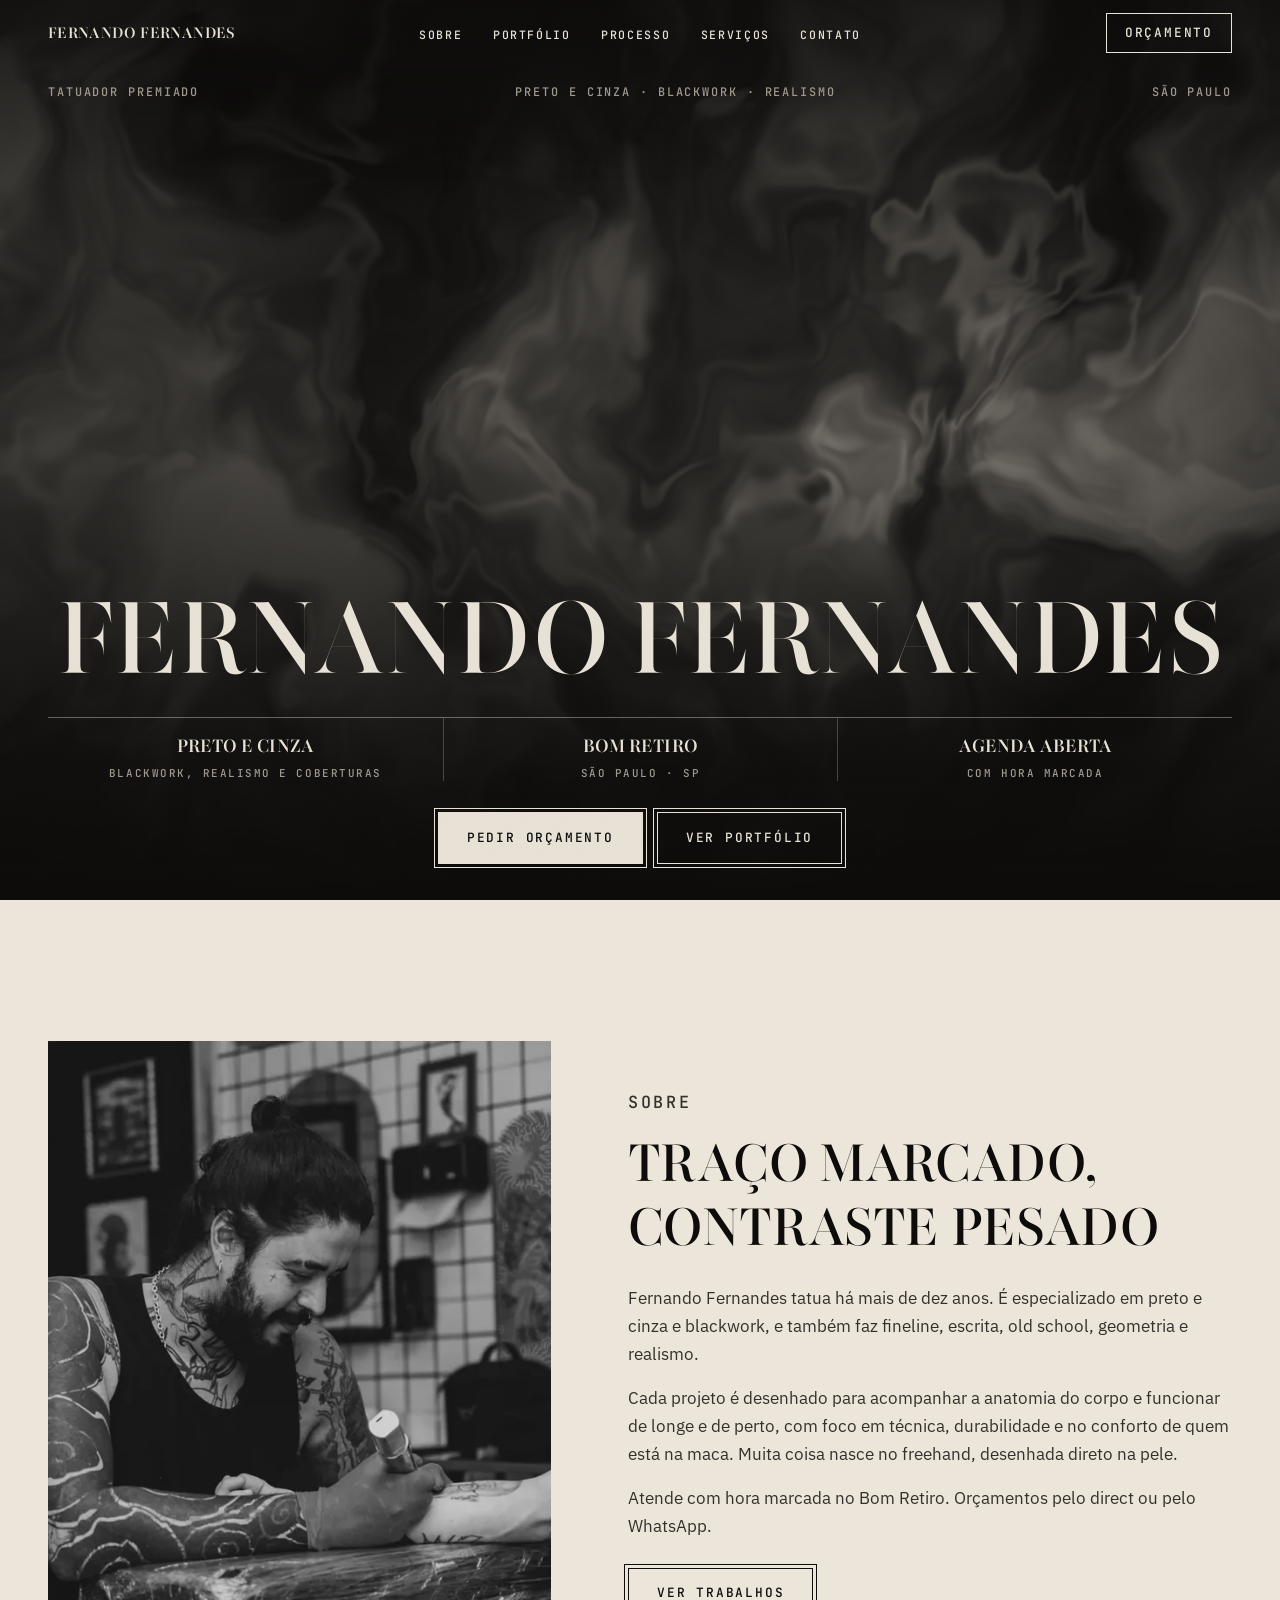
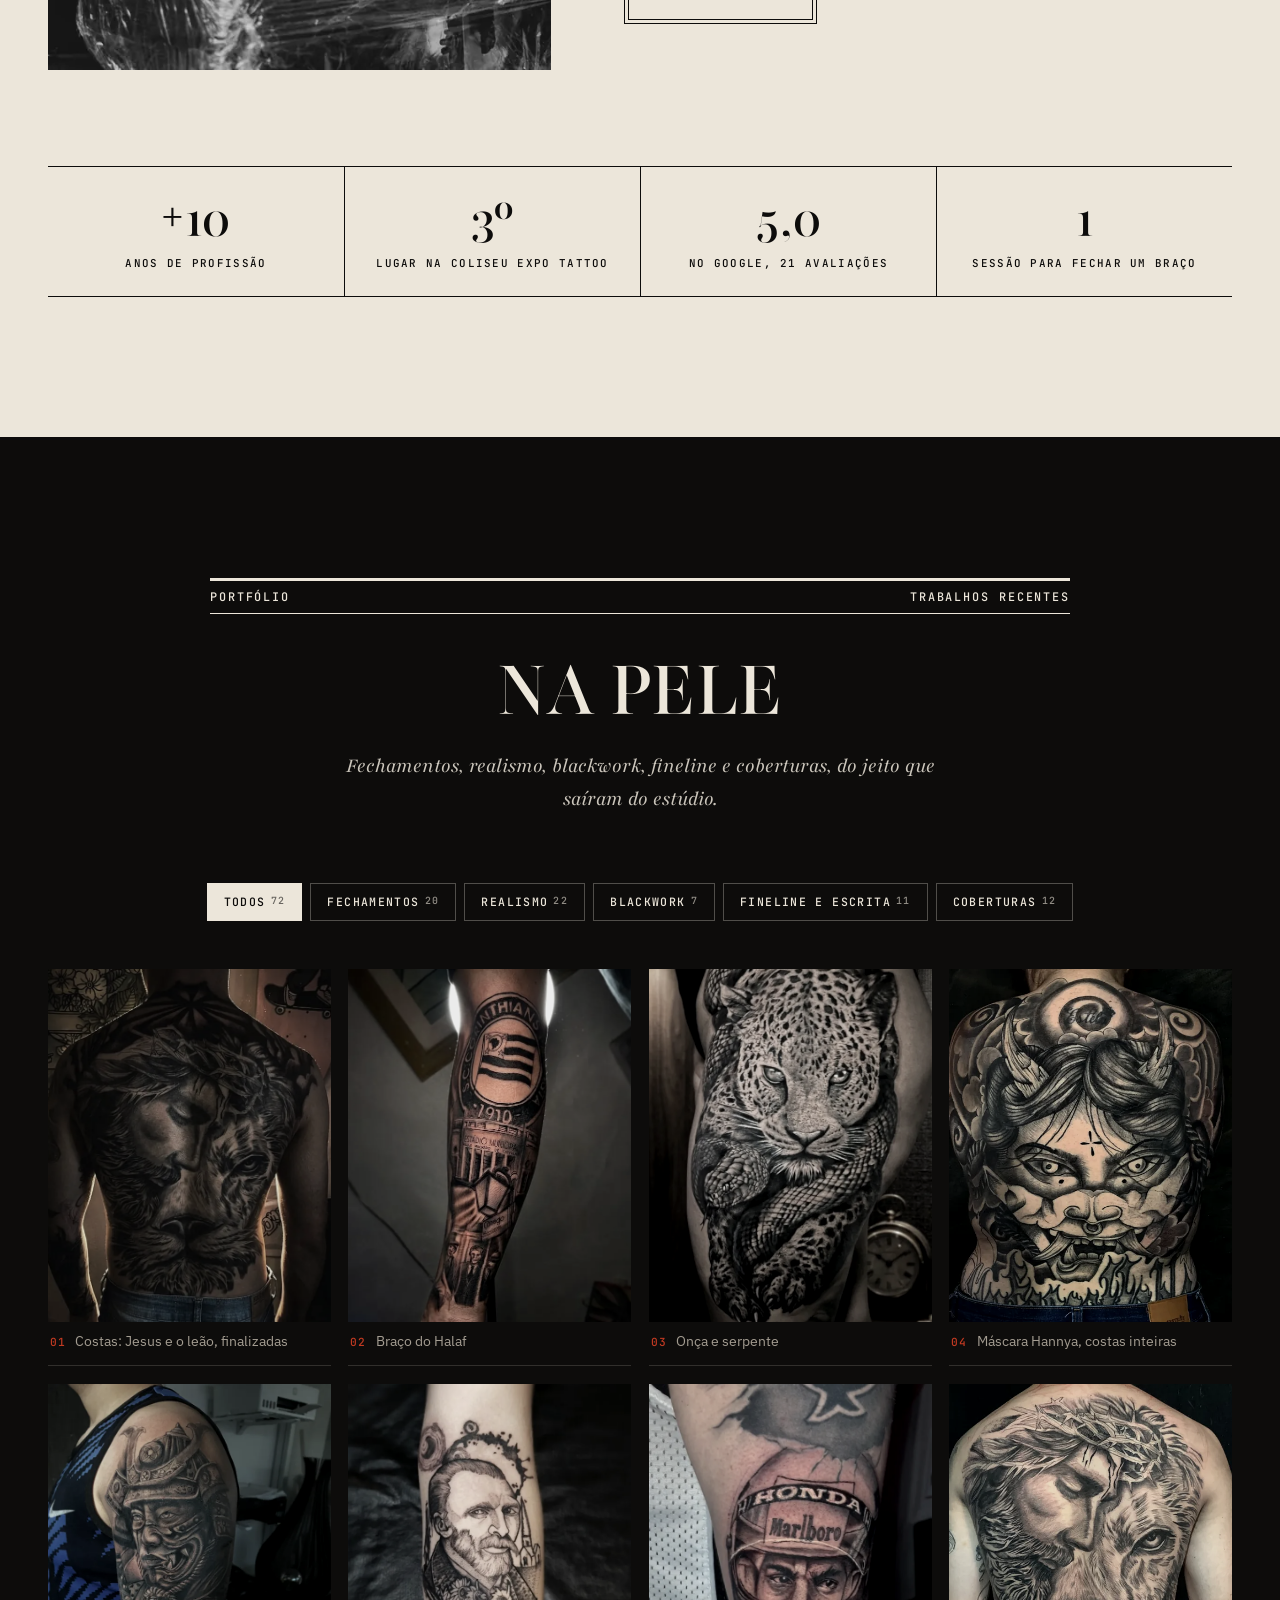
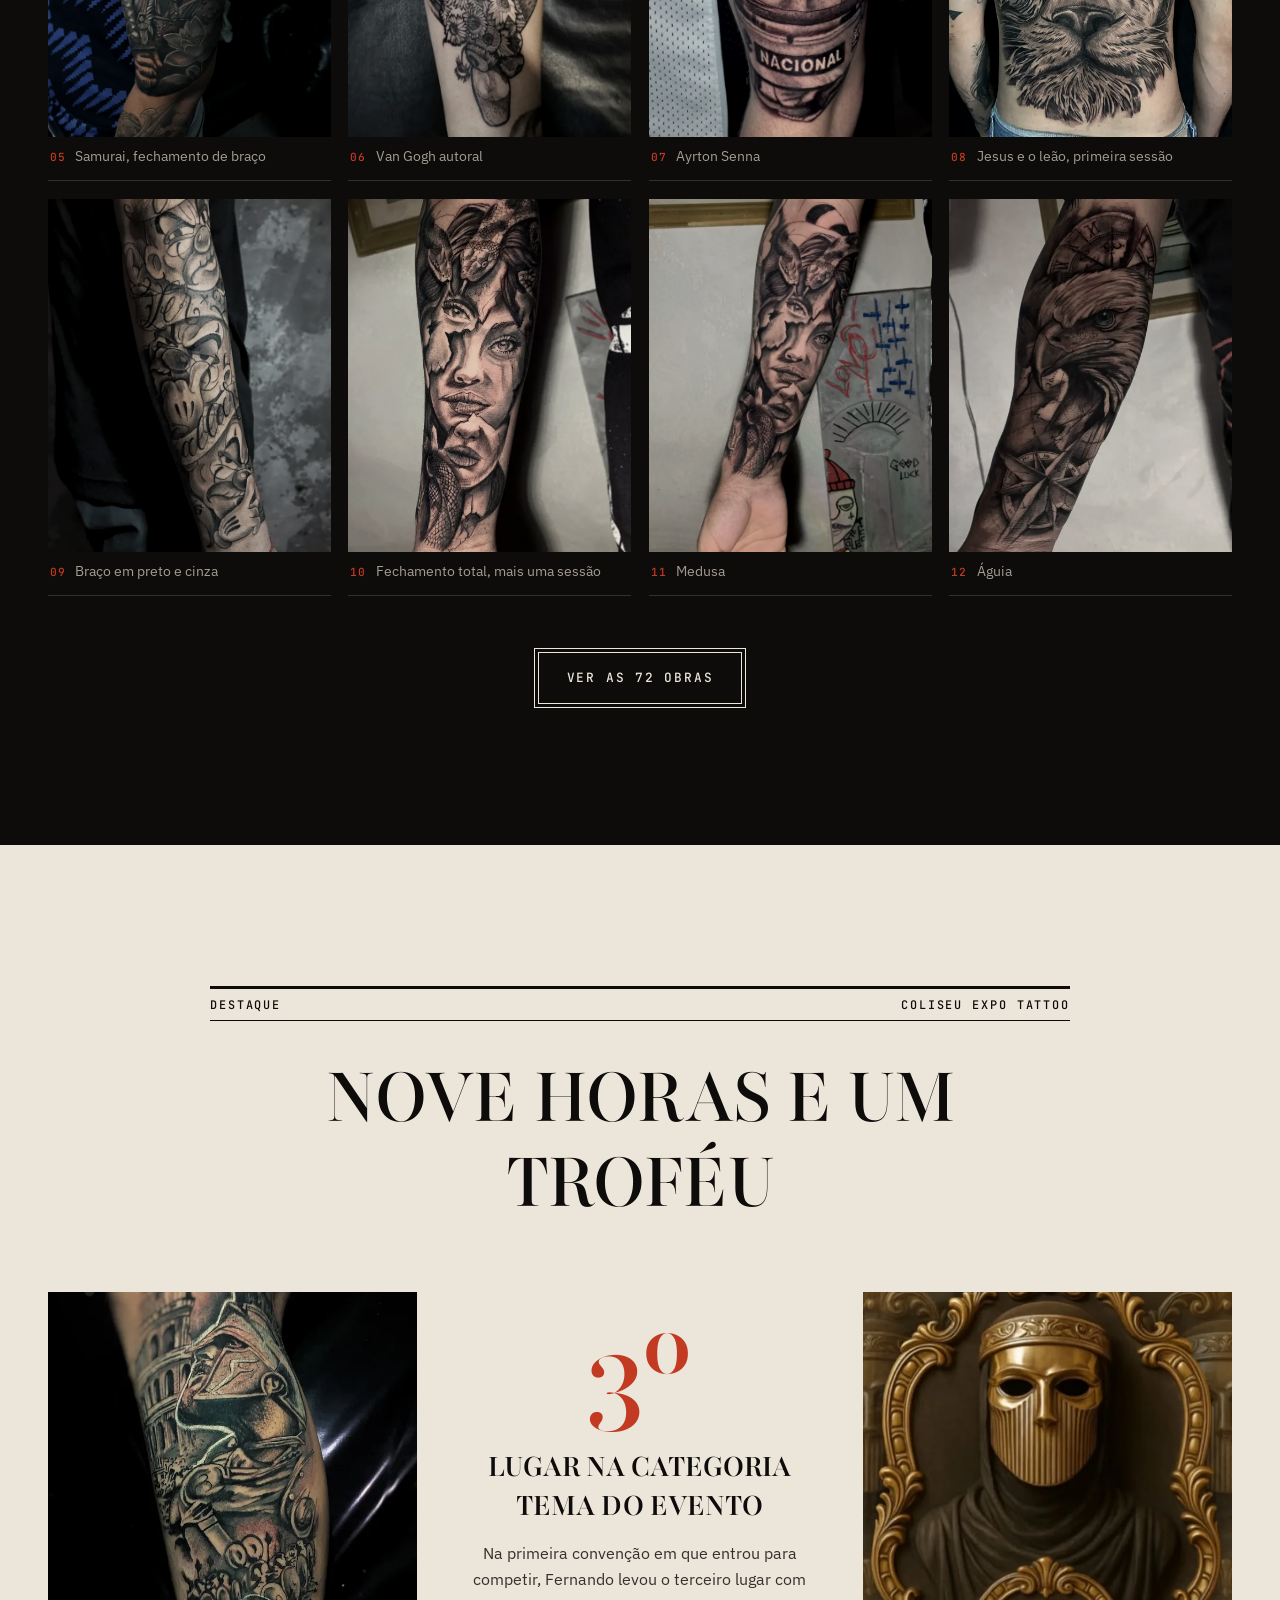
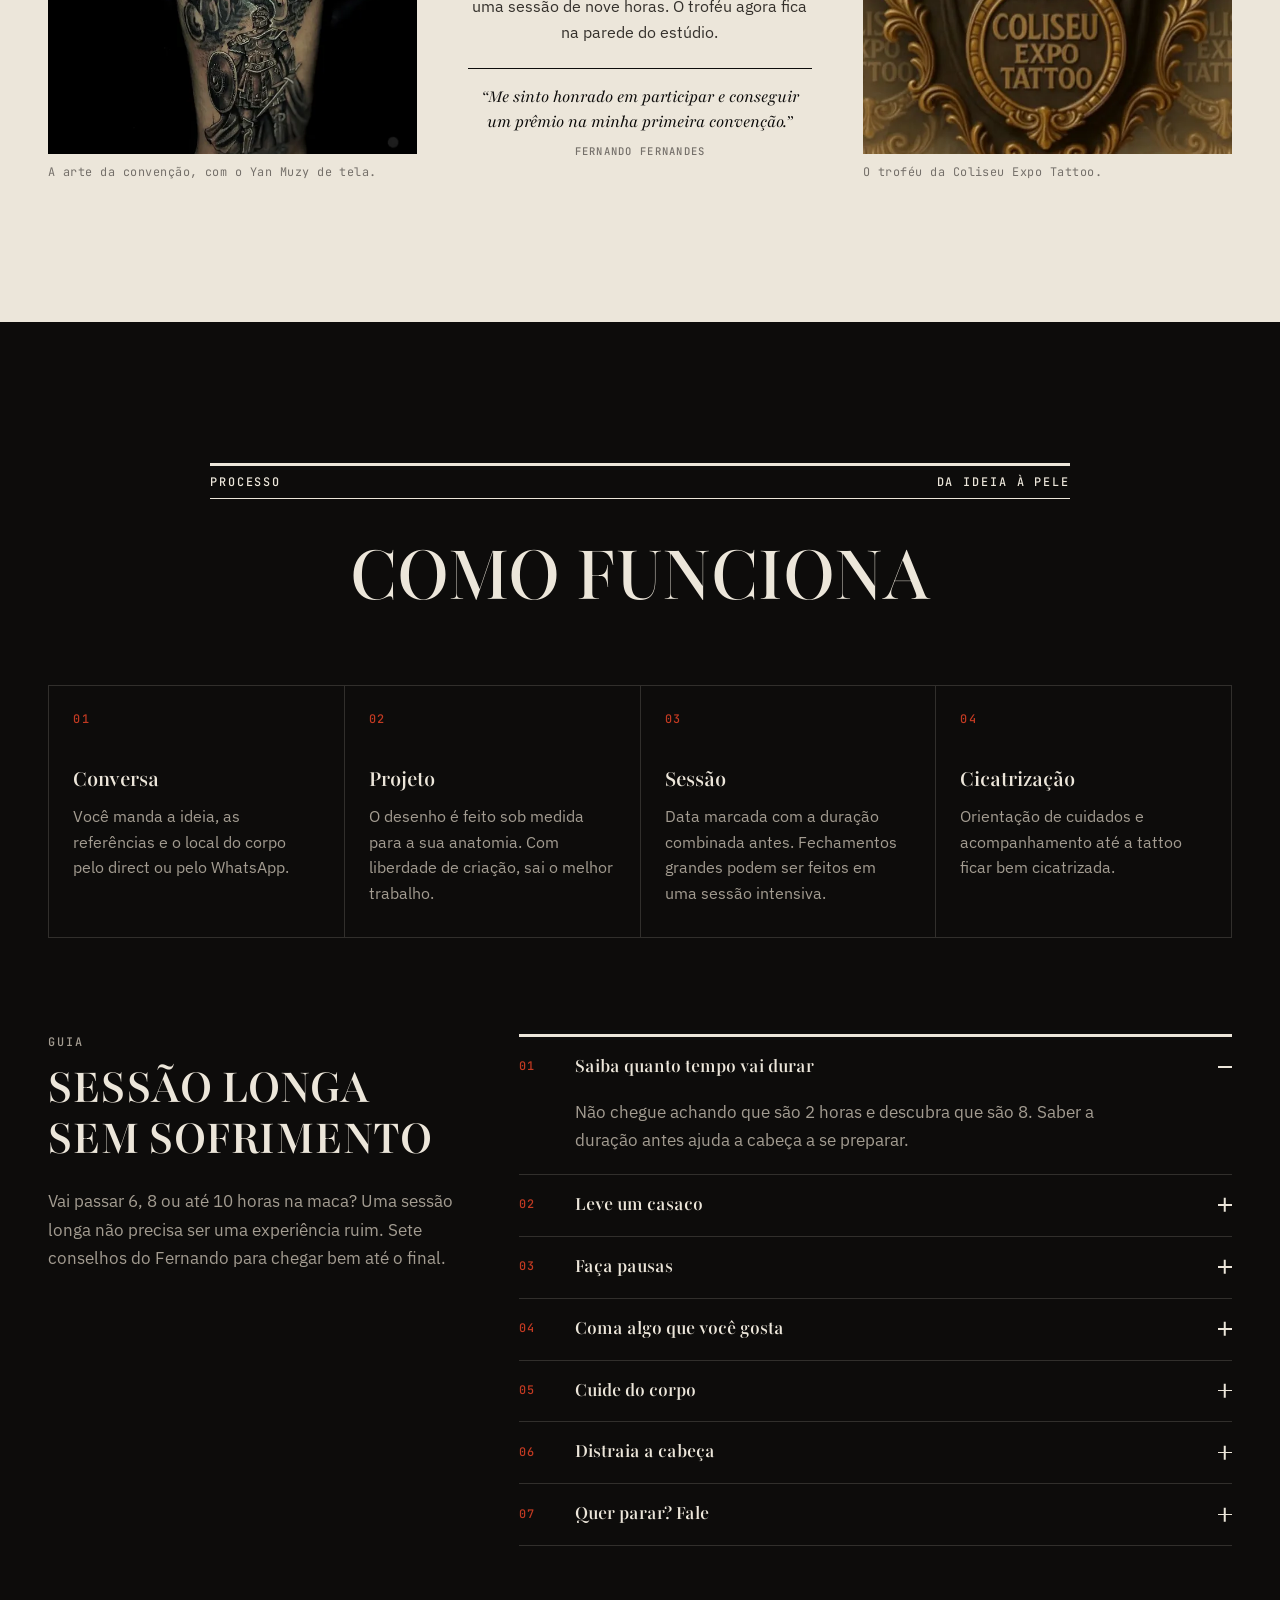
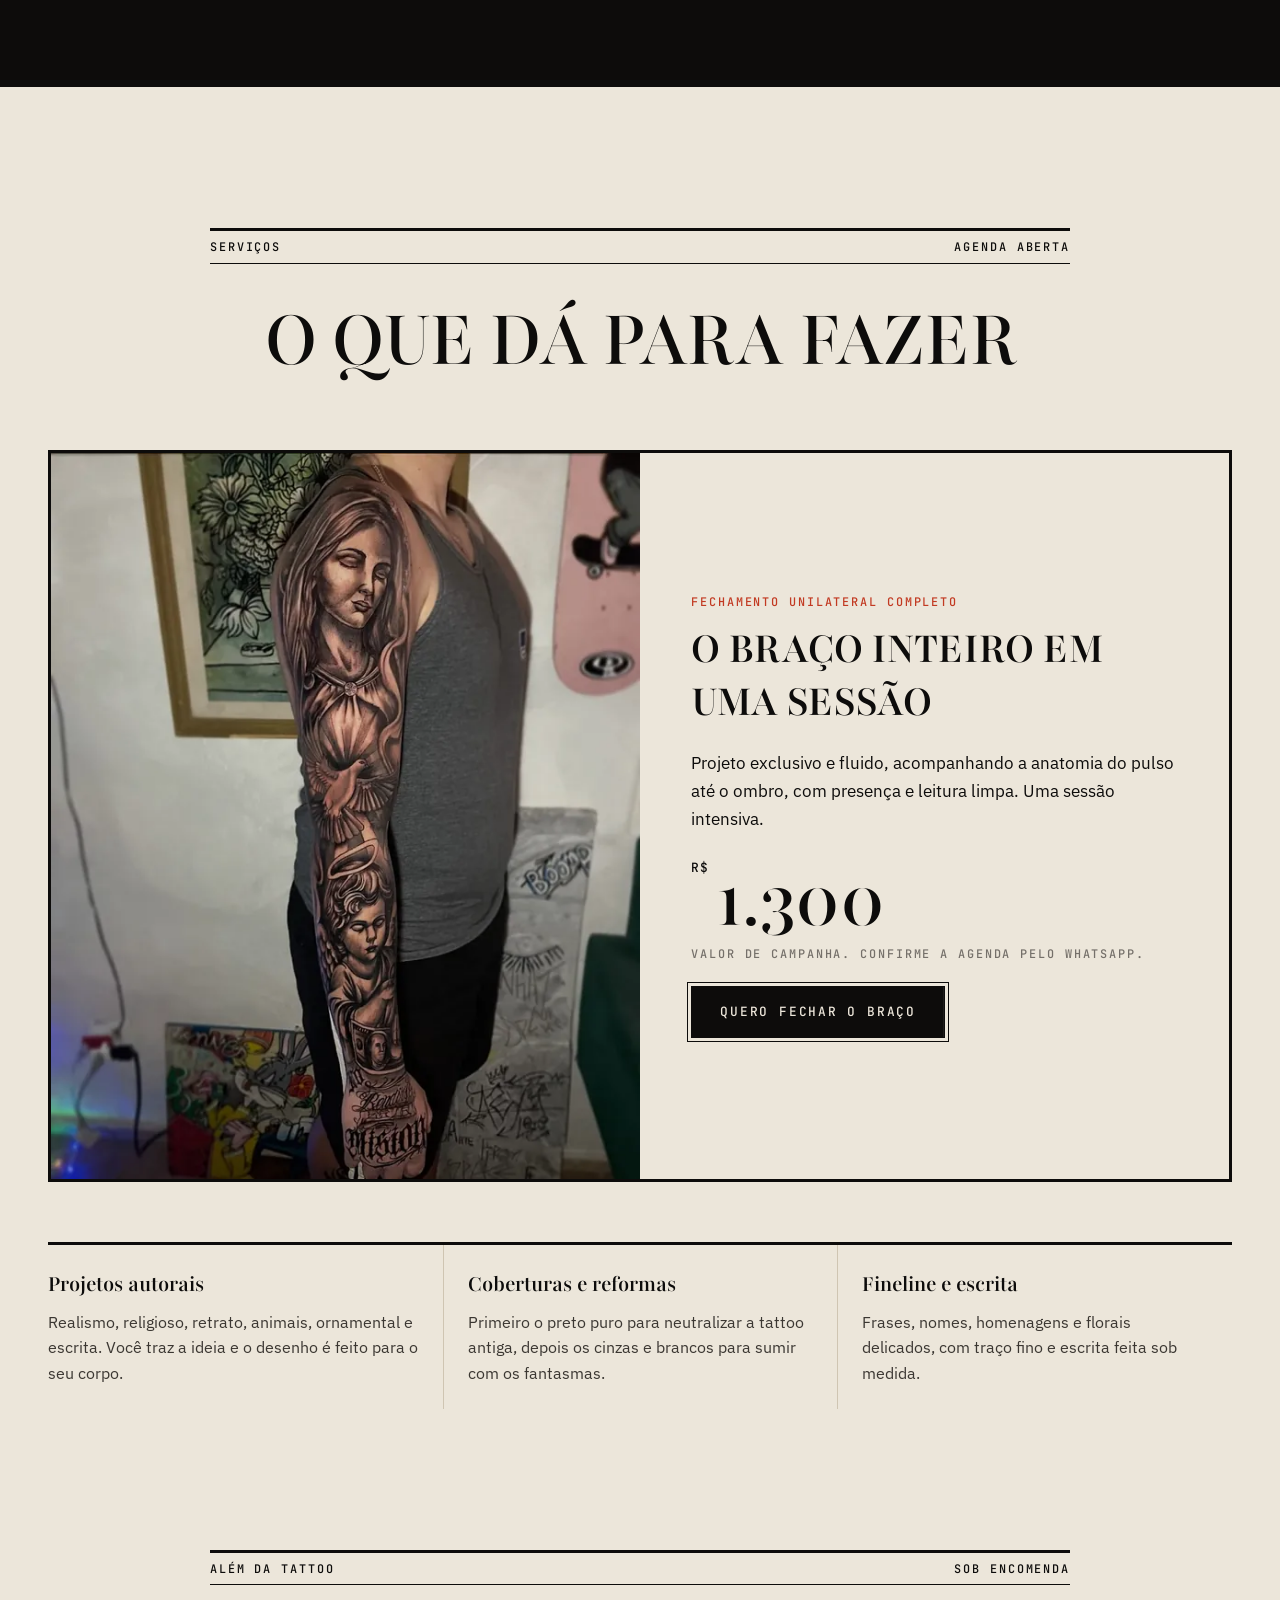
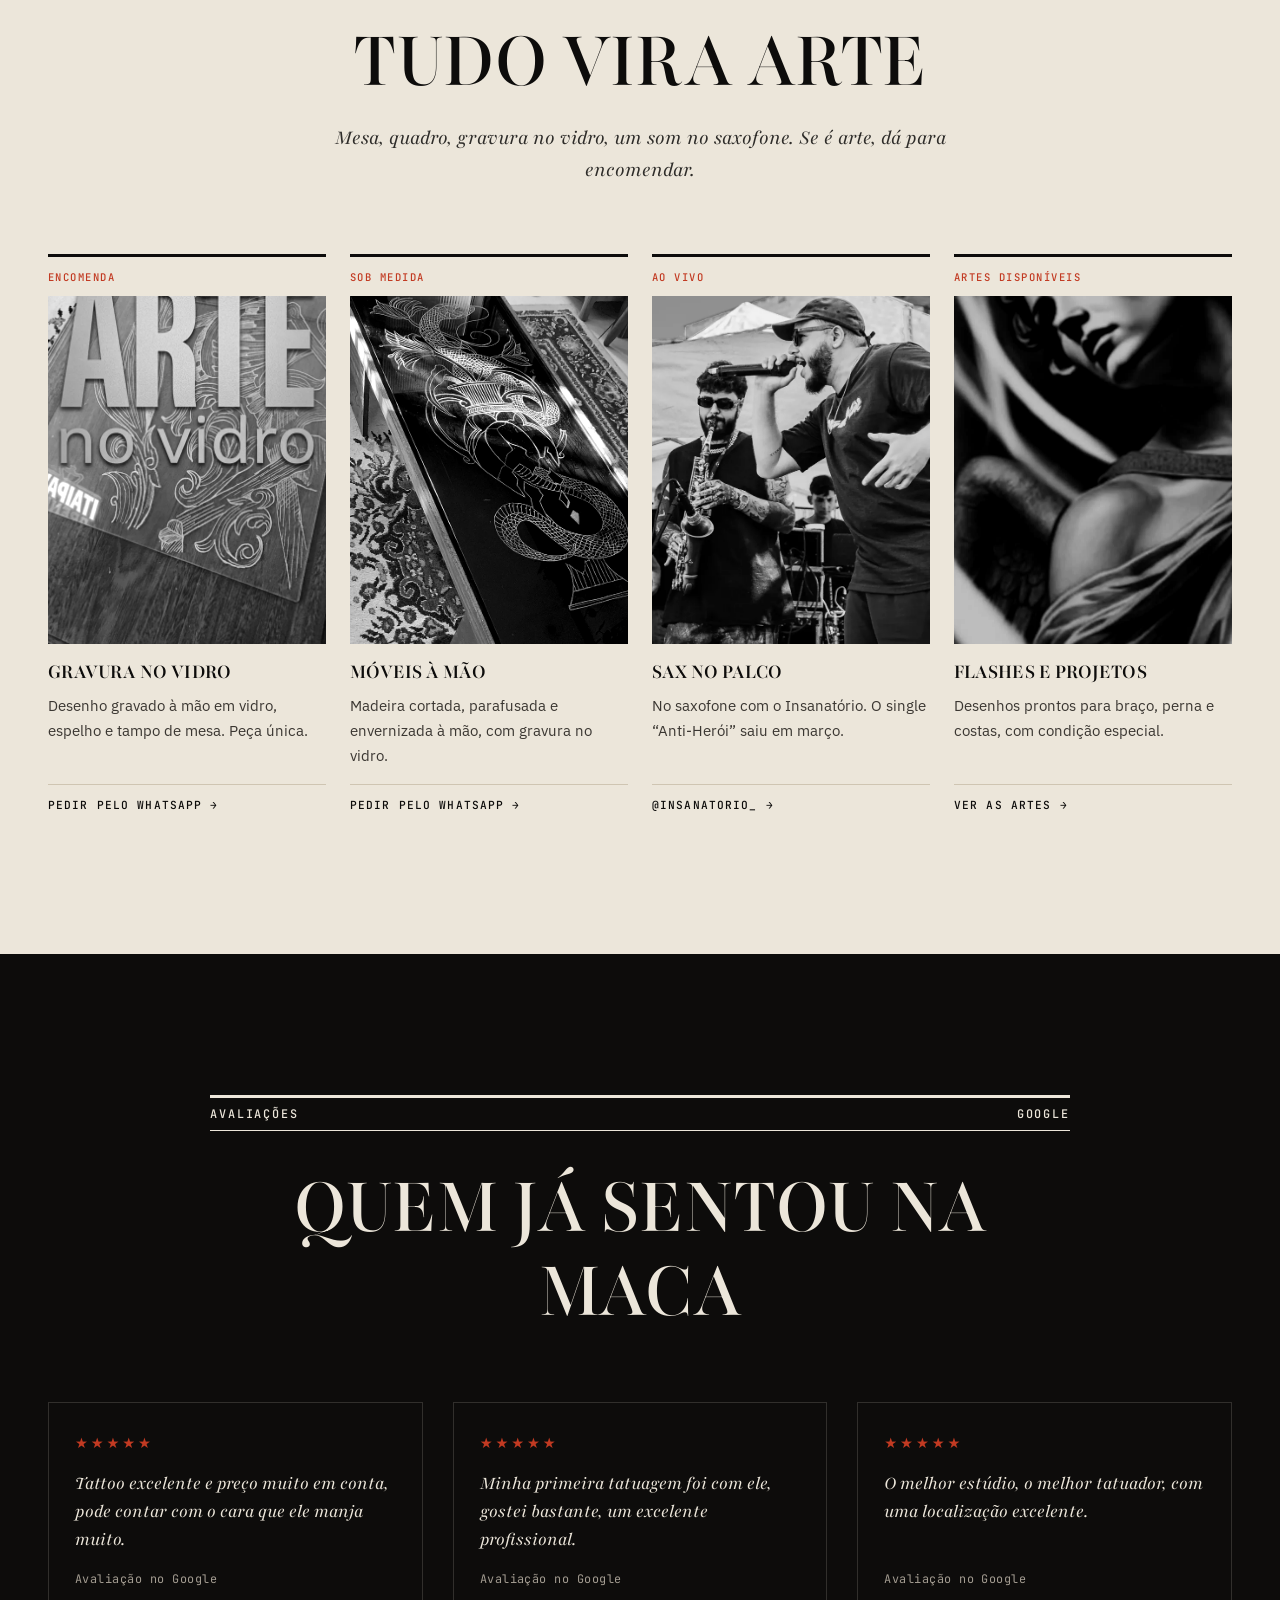
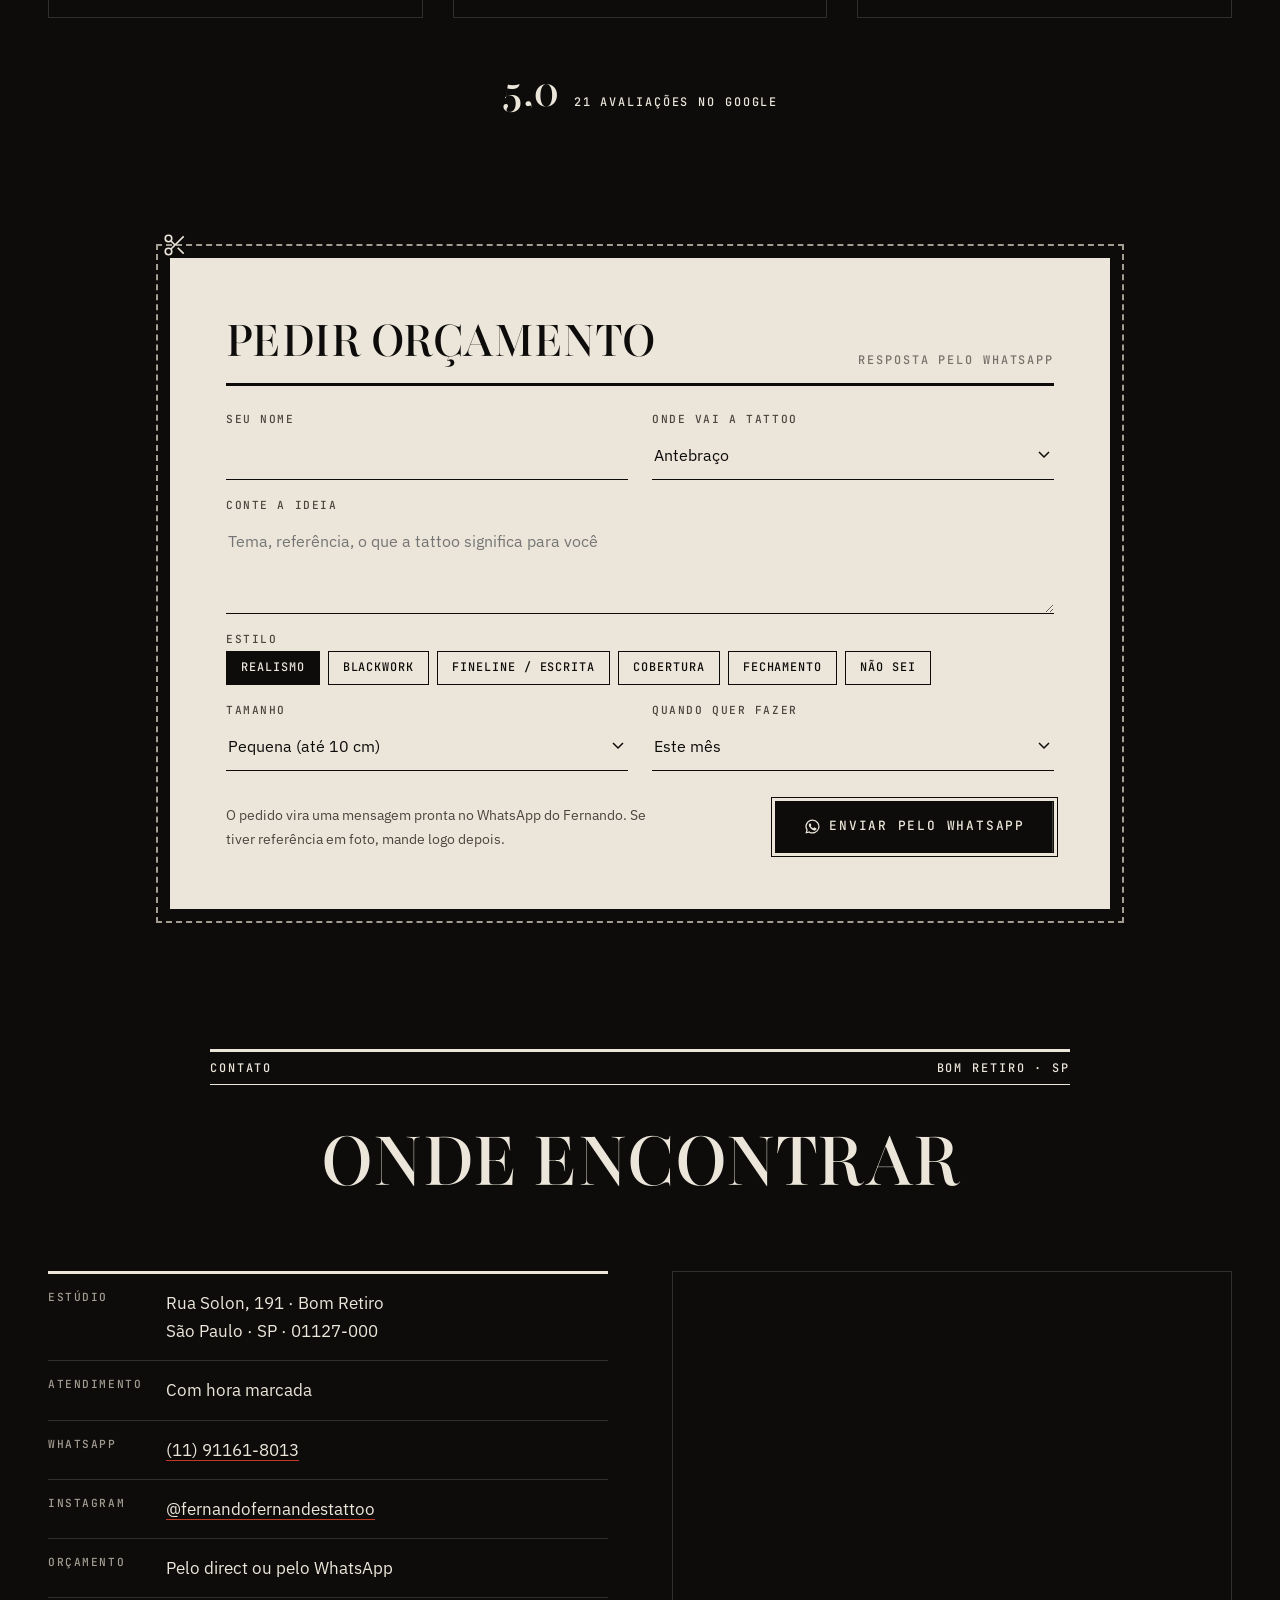
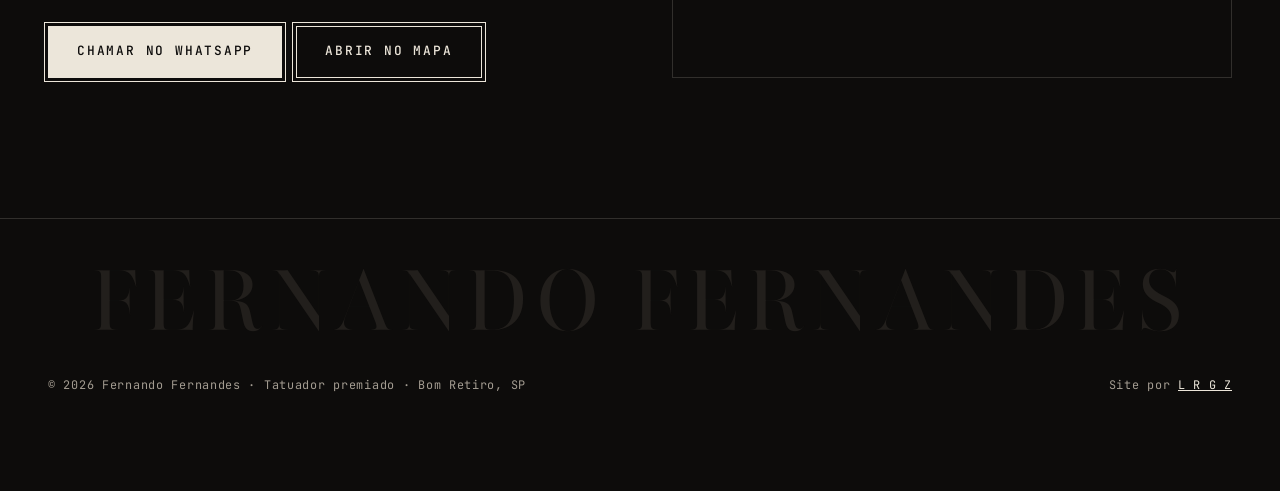
==== commit ad25fdda: "Hero sem foto (tinta em WebGL), remove g1 e mentoria, corrige legendas Co-Authored-By: Claude Opus 5" ====
--- a/index.html
+++ b/index.html
@@ -20,8 +20,6 @@
 <link rel="preconnect" href="https://fonts.gstatic.com" crossorigin>
 <link rel="stylesheet" href="https://fonts.googleapis.com/css2?family=Playfair:ital,opsz,wdth,wght@0,5..1200,87.5..112.5,300..900;1,5..1200,87.5..112.5,300..900&family=IBM+Plex+Sans:ital,wght@0,400;0,500;0,600;1,400&family=JetBrains+Mono:wght@400;500&display=swap">
 <link rel="stylesheet" href="assets/css/revista.css">
-<link rel="preload" as="image" href="assets/img/hero-largo-1400.webp" media="(min-width: 761px)">
-<link rel="preload" as="image" href="assets/img/capa-leao-720.webp" media="(max-width: 760px)">
 <script type="application/ld+json">
 {
   "@context": "https://schema.org",
@@ -76,18 +74,7 @@
 
 <!-- HERO -->
 <section class="hero" id="inicio">
-  <div class="hero-foto base" aria-hidden="true">
-    <picture>
-      <source media="(max-width: 760px)" srcset="assets/img/capa-leao-720.webp 720w, assets/img/capa-leao-1400.webp 1400w" sizes="100vw">
-      <img src="assets/img/hero-largo-1400.webp" srcset="assets/img/hero-largo-900.webp 900w, assets/img/hero-largo-1400.webp 1351w" sizes="100vw" alt="" width="1351" height="760" fetchpriority="high">
-    </picture>
-  </div>
-  <div class="hero-foto lente" id="lente">
-    <picture>
-      <source media="(max-width: 760px)" srcset="assets/img/capa-leao-720.webp 720w, assets/img/capa-leao-1400.webp 1400w" sizes="100vw">
-      <img src="assets/img/hero-largo-1400.webp" srcset="assets/img/hero-largo-900.webp 900w, assets/img/hero-largo-1400.webp 1351w" sizes="100vw" alt="Fechamento de costas em preto e cinza com o rosto de Jesus e um leão, feito por Fernando Fernandes" width="1351" height="760">
-    </picture>
-  </div>
+  <canvas class="hero-tinta" id="tinta" aria-hidden="true"></canvas>
 
   <div class="hero-topo rotulo">
     <div class="wrap"><span>Tatuador premiado</span><span class="some">Preto e cinza · Blackwork · Realismo</span><span>São Paulo</span></div>
@@ -117,7 +104,7 @@
       <div class="surge">
         <p class="rotulo vermelho">Sobre</p>
         <h2 class="display">Traço marcado, contraste pesado</h2>
-        <p>Fernando Fernandes tatua há mais de dez anos e passou por estúdios conceituados de São Paulo. É especializado em preto e cinza e blackwork, e também faz fineline, escrita, old school e geometria.</p>
+        <p>Fernando Fernandes tatua há mais de dez anos. É especializado em preto e cinza e blackwork, e também faz fineline, escrita, old school, geometria e realismo.</p>
         <p>Cada projeto é desenhado para acompanhar a anatomia do corpo e funcionar de longe e de perto, com foco em técnica, durabilidade e no conforto de quem está na maca. Muita coisa nasce no freehand, desenhada direto na pele.</p>
         <p>Atende com hora marcada no Bom Retiro. Orçamentos pelo direct ou pelo WhatsApp.</p>
         <a class="btn escuro" href="#portfolio" style="margin-top: 10px;">Ver trabalhos</a>
@@ -231,7 +218,7 @@
     <div class="servicos">
       <div class="surge"><h3>Projetos autorais</h3><p>Realismo, religioso, retrato, animais, ornamental e escrita. Você traz a ideia e o desenho é feito para o seu corpo.</p></div>
       <div class="surge"><h3>Coberturas e reformas</h3><p>Primeiro o preto puro para neutralizar a tattoo antiga, depois os cinzas e brancos para sumir com os fantasmas.</p></div>
-      <div class="surge"><h3>Mentoria e aulas</h3><p>Mentoria particular para tatuadores, com prática de sombra lisa e textura, e turmas de preto e cinza.</p></div>
+      <div class="surge"><h3>Fineline e escrita</h3><p>Frases, nomes, homenagens e florais delicados, com traço fino e escrita feita sob medida.</p></div>
     </div>
   </div>
 </section>
@@ -268,17 +255,11 @@
       </article>
       <article class="card surge">
         <span class="tipo">Artes disponíveis</span>
-        <img src="assets/obras/o052-640.webp" alt="Máscara Hannya tatuada nas costas" loading="lazy" width="640" height="800">
+        <img src="assets/img/arte-disponivel-640.webp" alt="Desenho disponível de anjo em preto e cinza para fechamento de braço" loading="lazy" width="640" height="800">
         <h3>Flashes e projetos</h3>
         <p>Desenhos prontos para braço, perna e costas, com condição especial.</p>
         <a class="contato" href="https://wa.me/5511911618013?text=Ol%C3%A1%2C%20Fernando!%20Quero%20ver%20as%20artes%20dispon%C3%ADveis." target="_blank" rel="noopener">Ver as artes →</a>
       </article>
-    </div>
-
-    <div class="imprensa surge">
-      <span class="veiculo">g1</span>
-      <p>O g1 contou a história do pedido de casamento que Fernando tatuou no peito de um jovem que venceu o câncer, no lugar onde antes ficava o cateter.</p>
-      <a class="btn escuro" href="https://g1.globo.com/sp/santos-regiao/noticia/2023/03/13/tatuador-revela-surpresa-ao-desenhar-pedido-de-casamento-no-peito-de-jovem-que-venceu-cancer-inusitado.ghtml" target="_blank" rel="noopener">Ler a matéria</a>
     </div>
   </div>
 </section>
--- a/assets/css/revista.css
+++ b/assets/css/revista.css
@@ -99,15 +99,13 @@
 
 /* ===== hero ===== */
 .hero { position: relative; min-height: 100svh; display: flex; flex-direction: column; justify-content: flex-end; overflow: hidden; background: var(--tinta); isolation: isolate; }
-.hero-foto { position: absolute; inset: 0; z-index: -2; }
-.hero-foto img { width: 100%; height: 100%; object-fit: cover; object-position: 50% 30%; }
-.hero-foto.base img { filter: grayscale(1) brightness(.5) contrast(1.12); transform: scale(1.04); }
-.hero-foto.lente { z-index: -1; --x: 50%; --y: 40%; --r: 230px;
-  -webkit-mask-image: radial-gradient(circle var(--r) at var(--x) var(--y), #000 0%, #000 35%, transparent 100%);
-  mask-image: radial-gradient(circle var(--r) at var(--x) var(--y), #000 0%, #000 35%, transparent 100%);
-}
-.hero-foto.lente img { filter: grayscale(.15) brightness(1.08) contrast(1.08); transform: scale(1.04); }
-.hero::before { content: ''; position: absolute; inset: 0; z-index: -1; pointer-events: none; background: linear-gradient(to bottom, rgba(13,12,11,.75) 0%, rgba(13,12,11,0) 22%, rgba(13,12,11,0) 45%, rgba(13,12,11,.92) 82%, var(--tinta) 100%); }
+.hero { background:
+    radial-gradient(60% 50% at 30% 35%, #2a2723 0%, transparent 70%),
+    radial-gradient(50% 45% at 72% 60%, #24211e 0%, transparent 70%),
+    var(--tinta); }
+.hero-tinta { position: absolute; inset: 0; z-index: -2; width: 100%; height: 100%; display: block; opacity: 0; transition: opacity 1.2s var(--ease); }
+.hero-tinta.pronto { opacity: 1; }
+.hero::before { content: ''; position: absolute; inset: 0; z-index: -1; pointer-events: none; background: linear-gradient(to bottom, rgba(13,12,11,.6) 0%, rgba(13,12,11,0) 20%, rgba(13,12,11,0) 50%, rgba(13,12,11,.85) 85%, var(--tinta) 100%); }
 .hero-topo { position: absolute; top: 84px; left: 0; right: 0; }
 .hero-topo .wrap { display: flex; justify-content: space-between; gap: 16px; max-width: none; color: var(--grafite-claro); }
 .hero-corpo { padding: 0 var(--gutter) clamp(22px, 4vh, 40px); }
@@ -122,7 +120,6 @@
 @media (max-width: 760px) {
   .hero h1 { white-space: normal; font-size: 18vw; line-height: .84; }
   .hero h1 span { display: block; }
-  .hero-foto img { object-position: 50% 35%; }
   .hero-topo .some { display: none; }
   .hero-info { grid-template-columns: 1fr 1fr; }
   .hero-info > div:first-child { grid-column: 1 / -1; border-bottom: 1px solid rgba(236,230,218,.25); padding-bottom: 14px; }
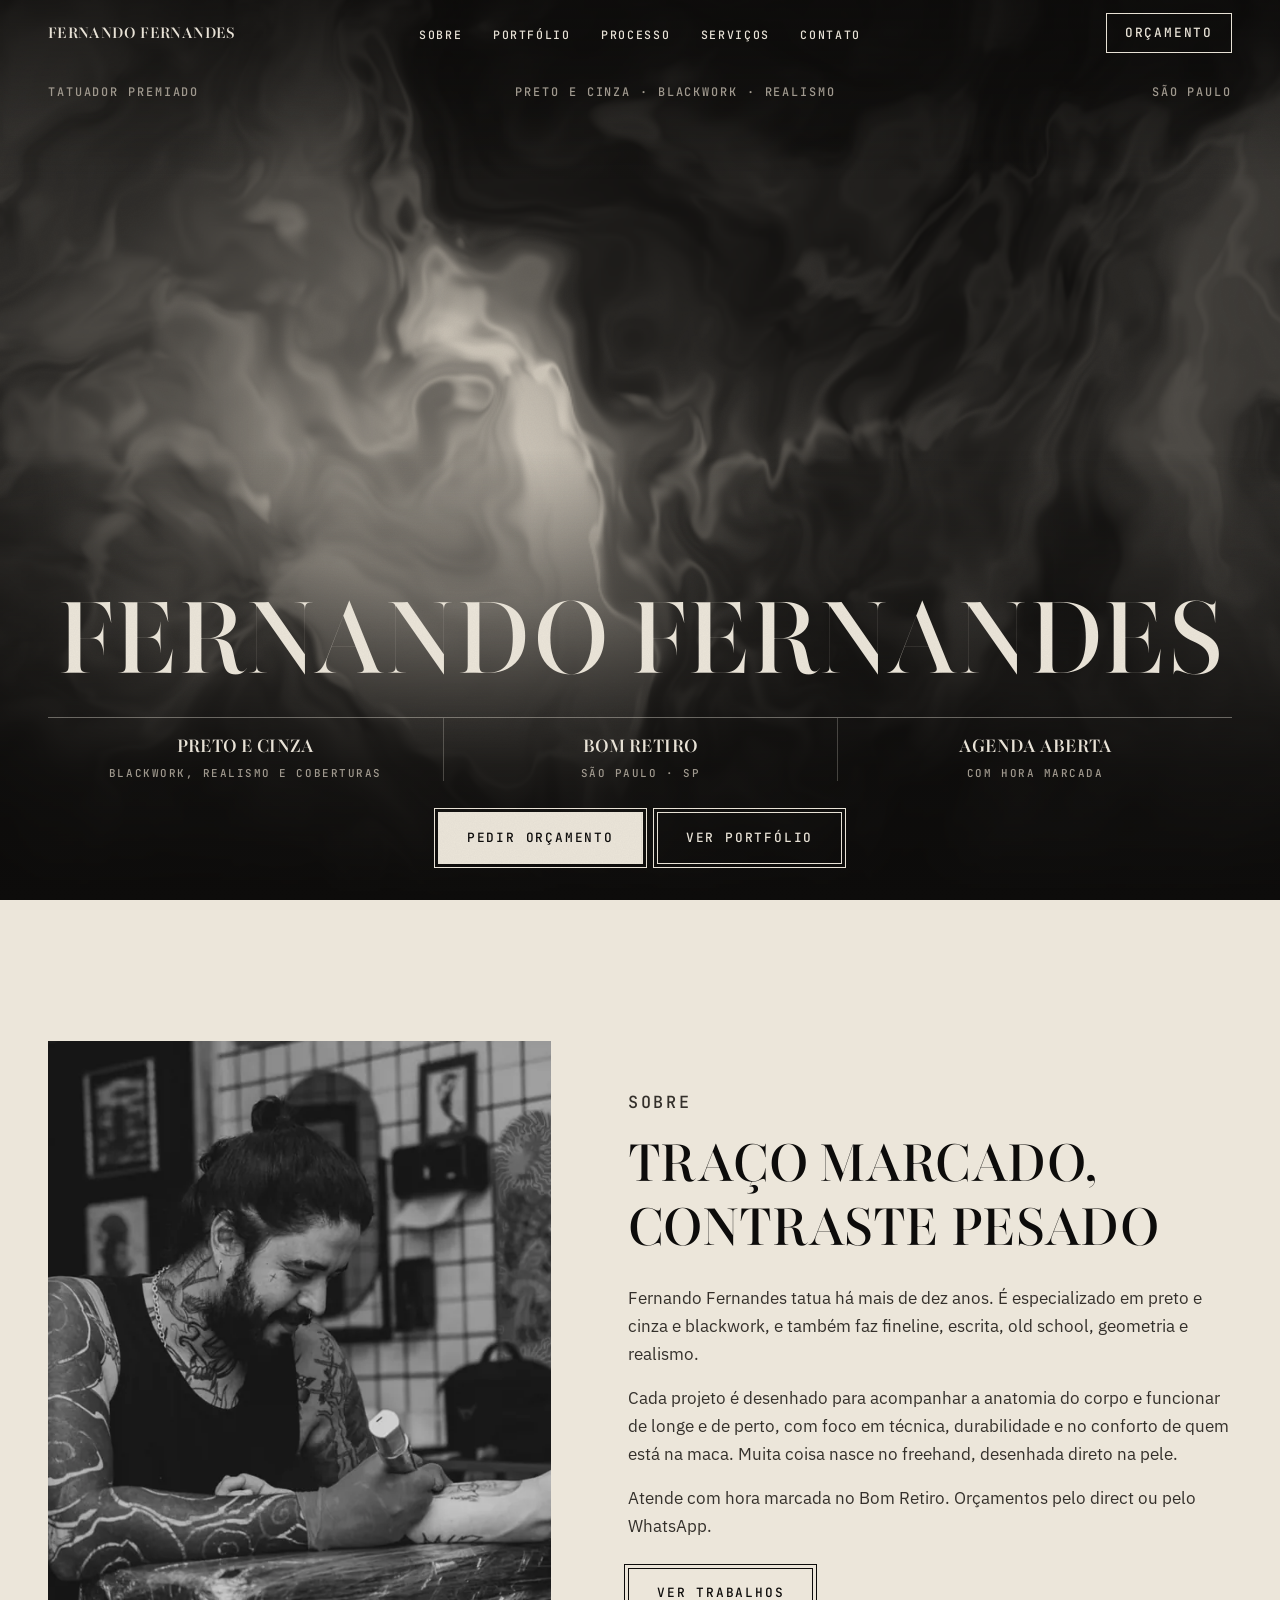
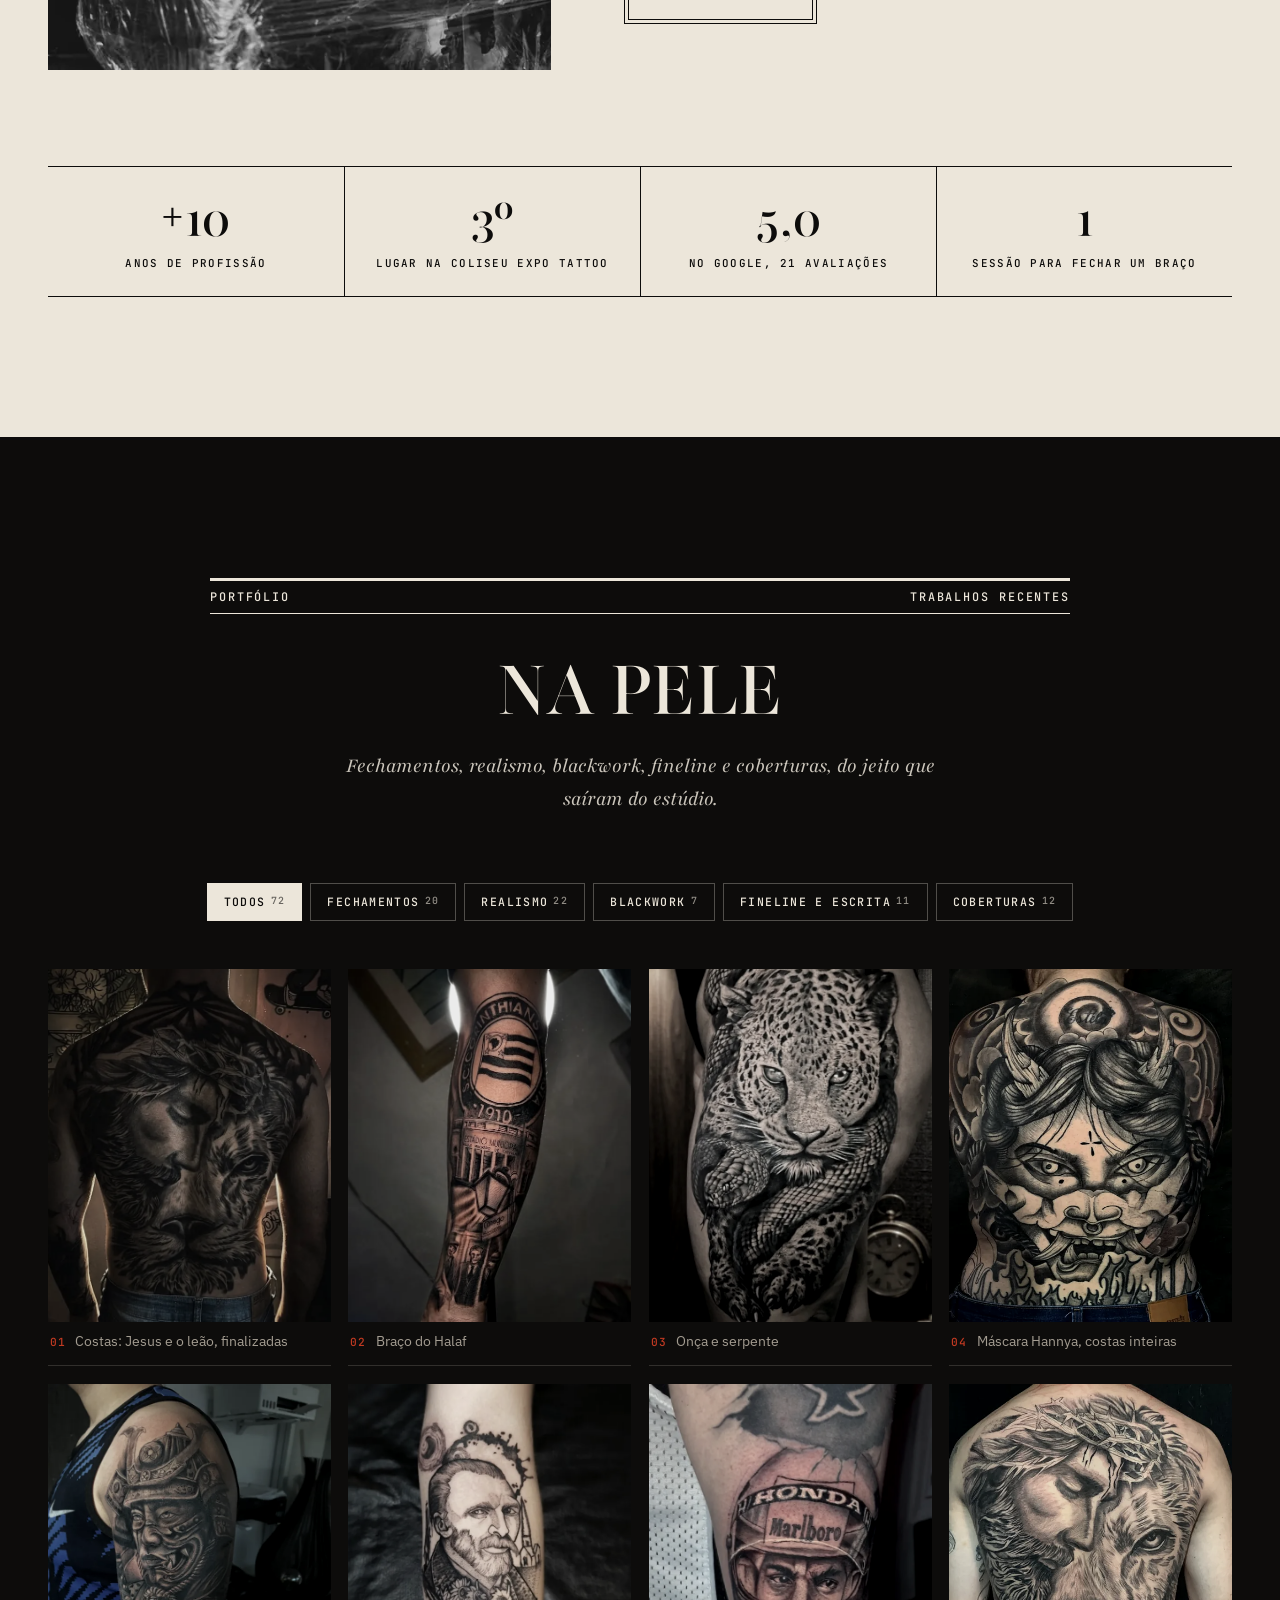
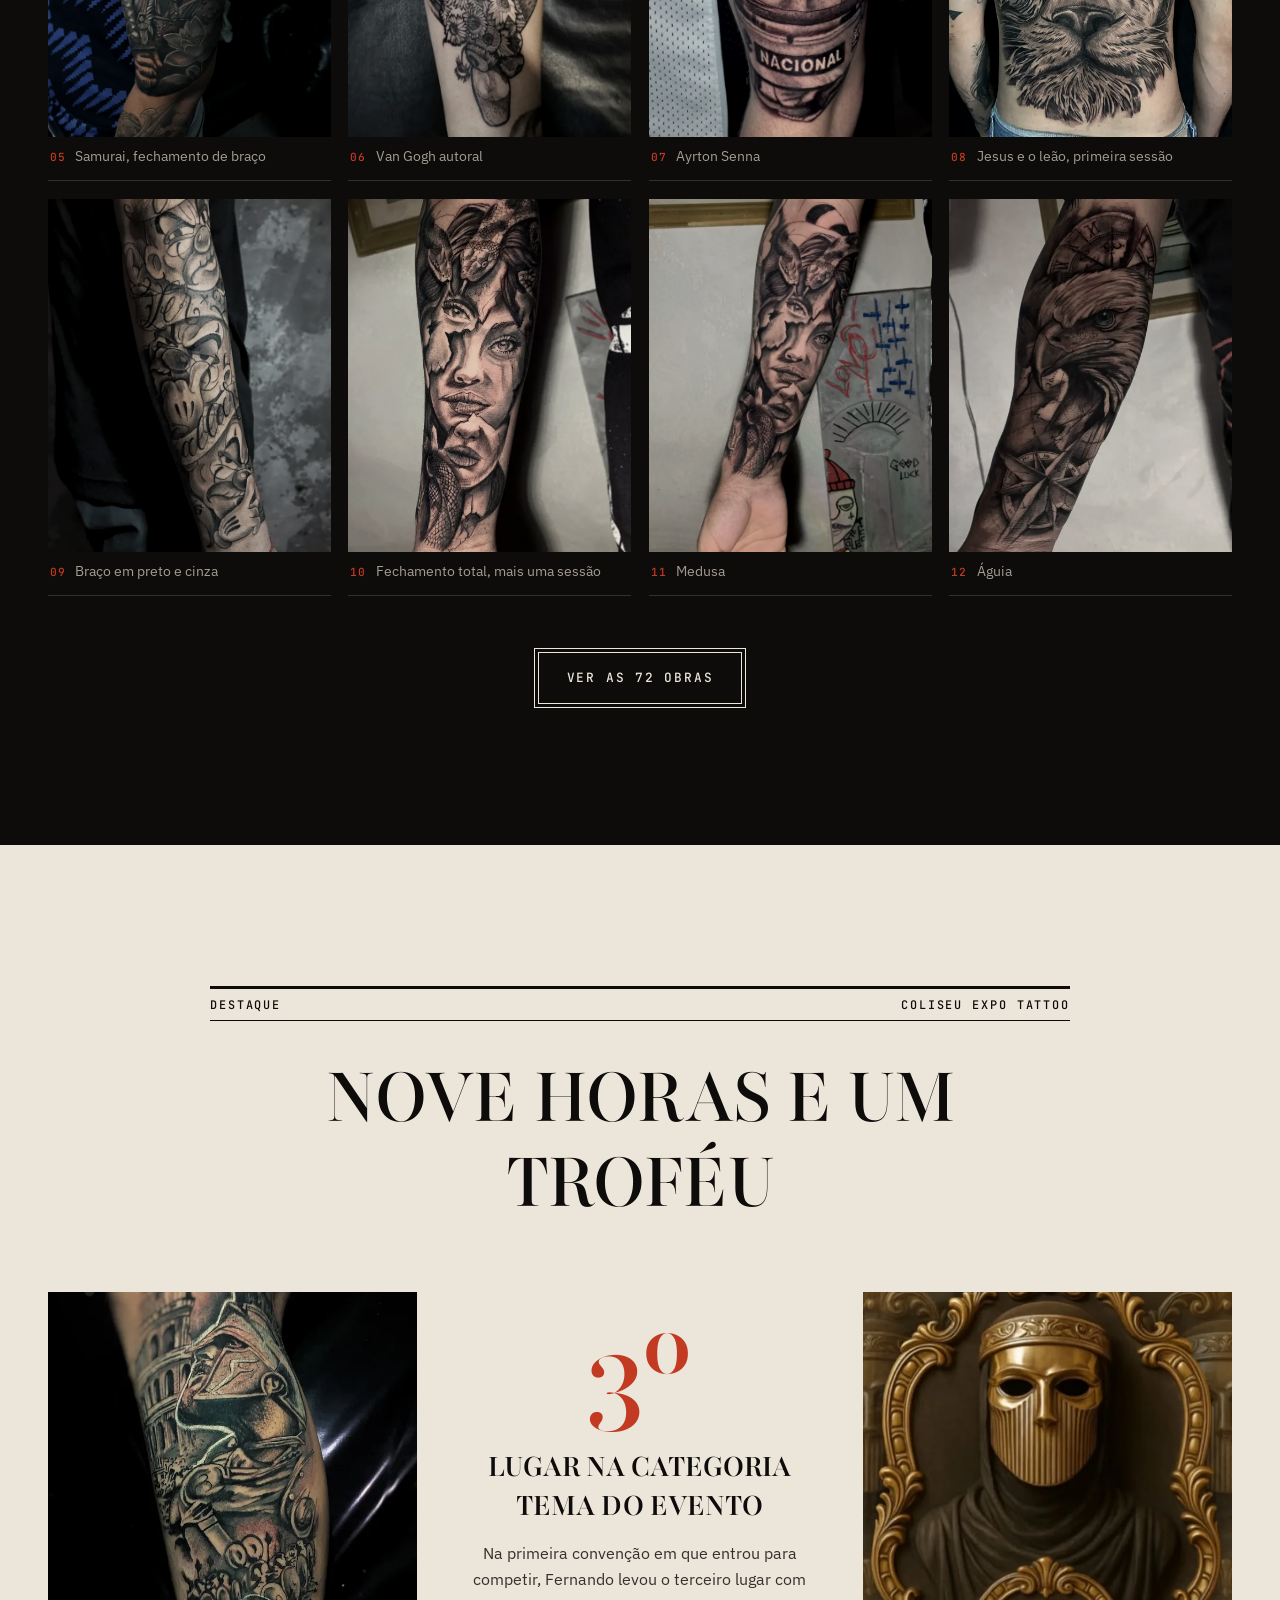
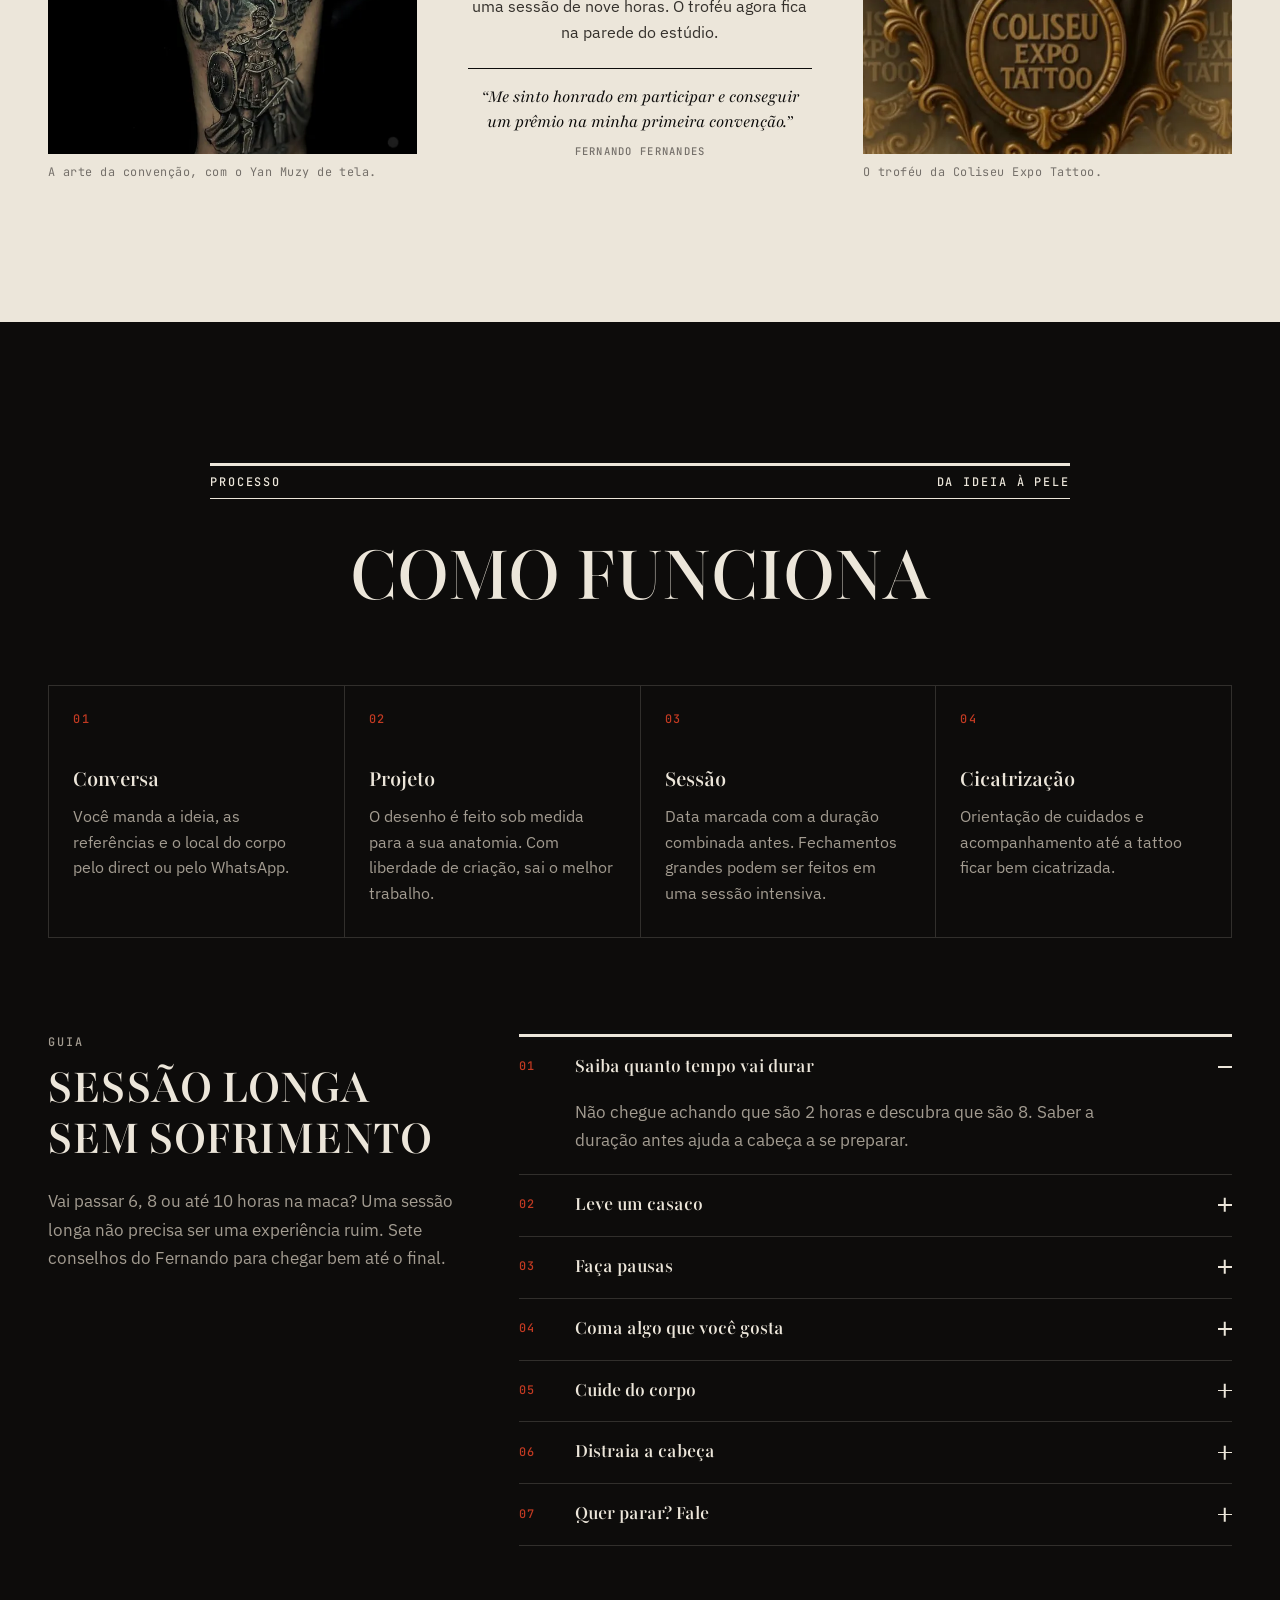
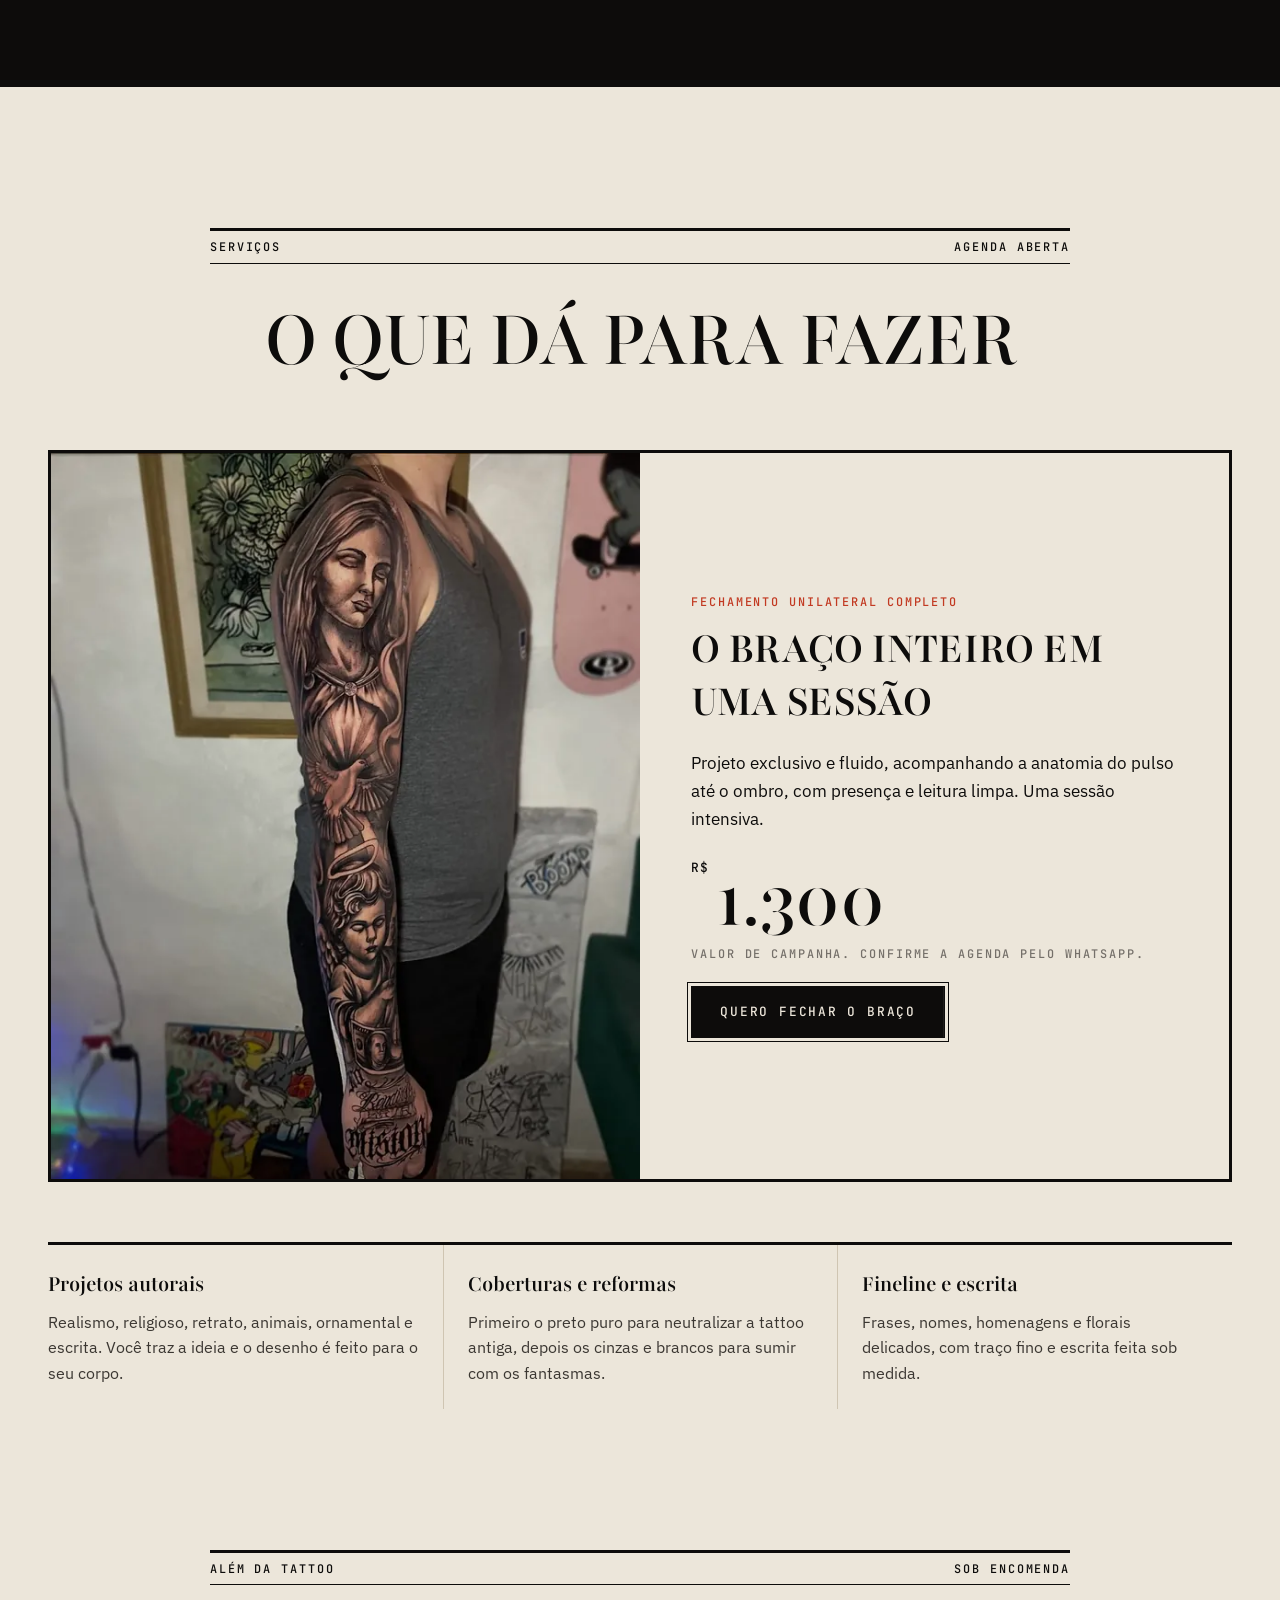
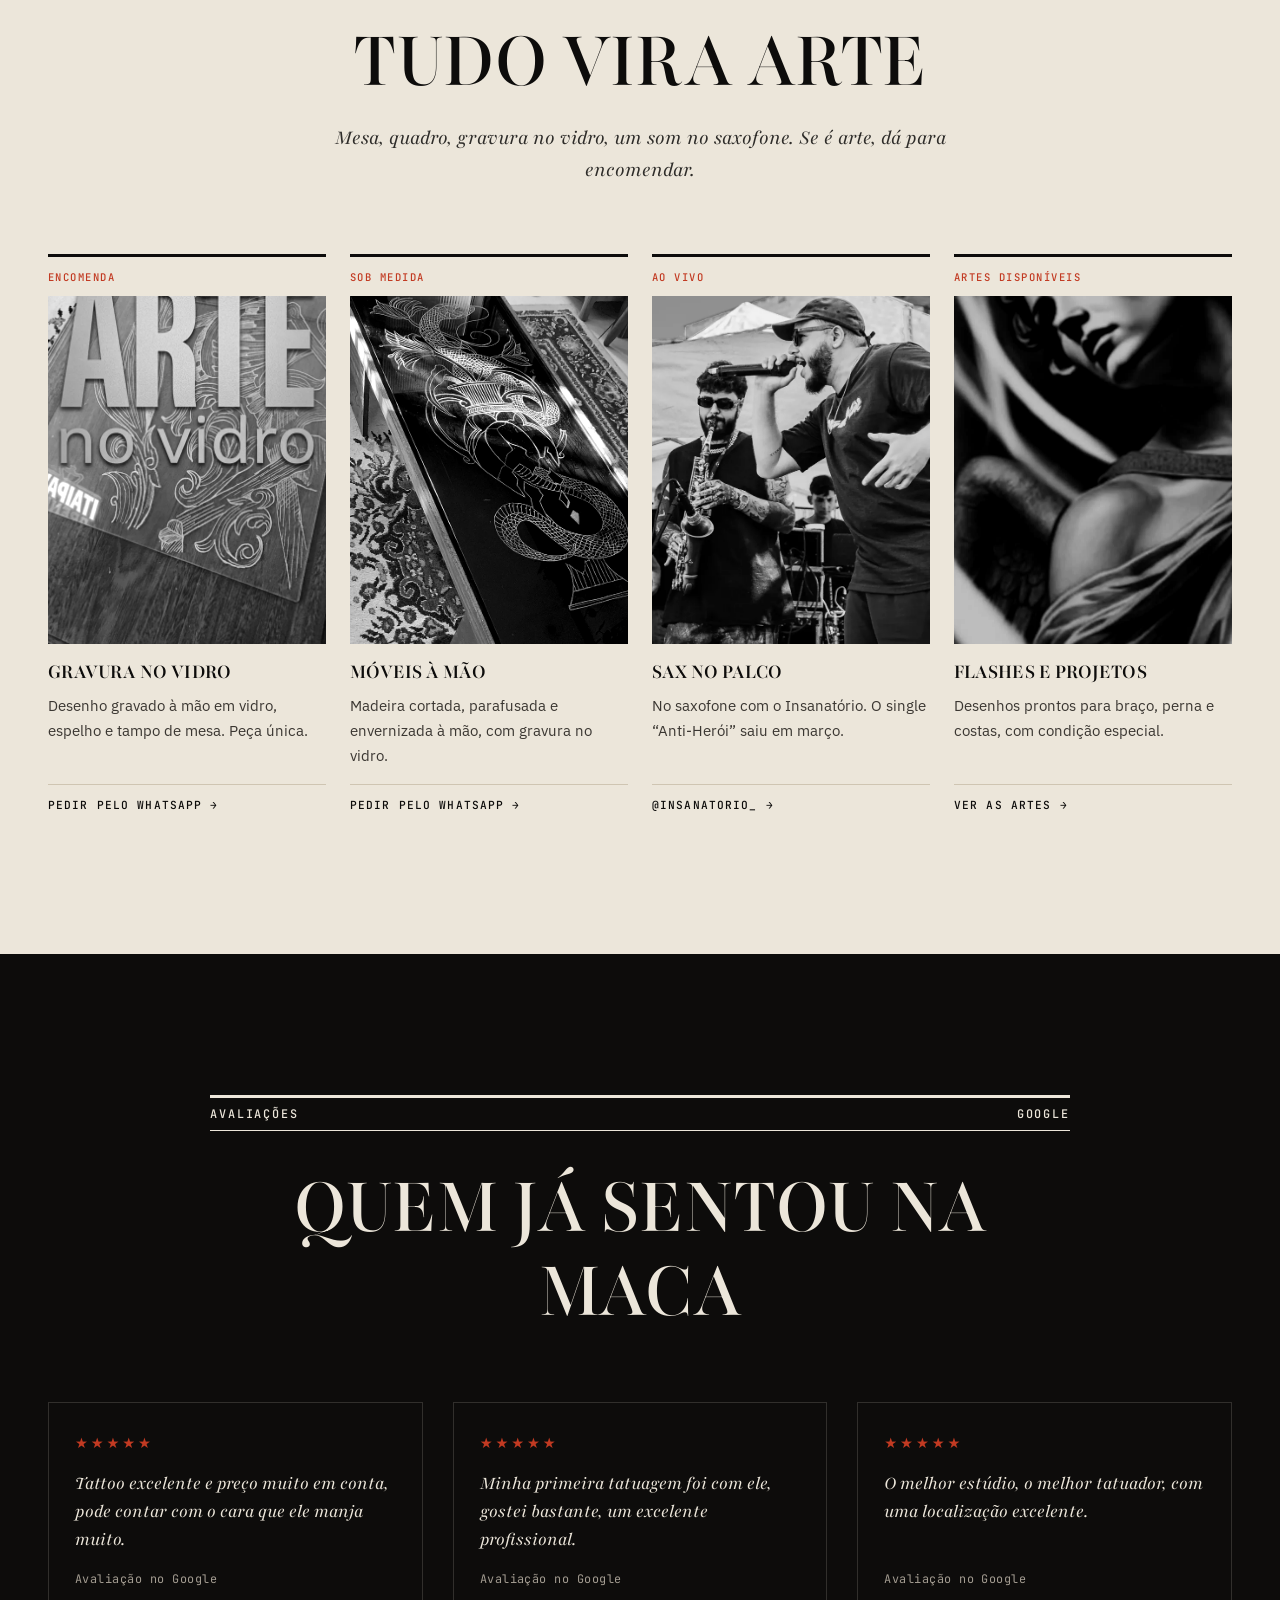
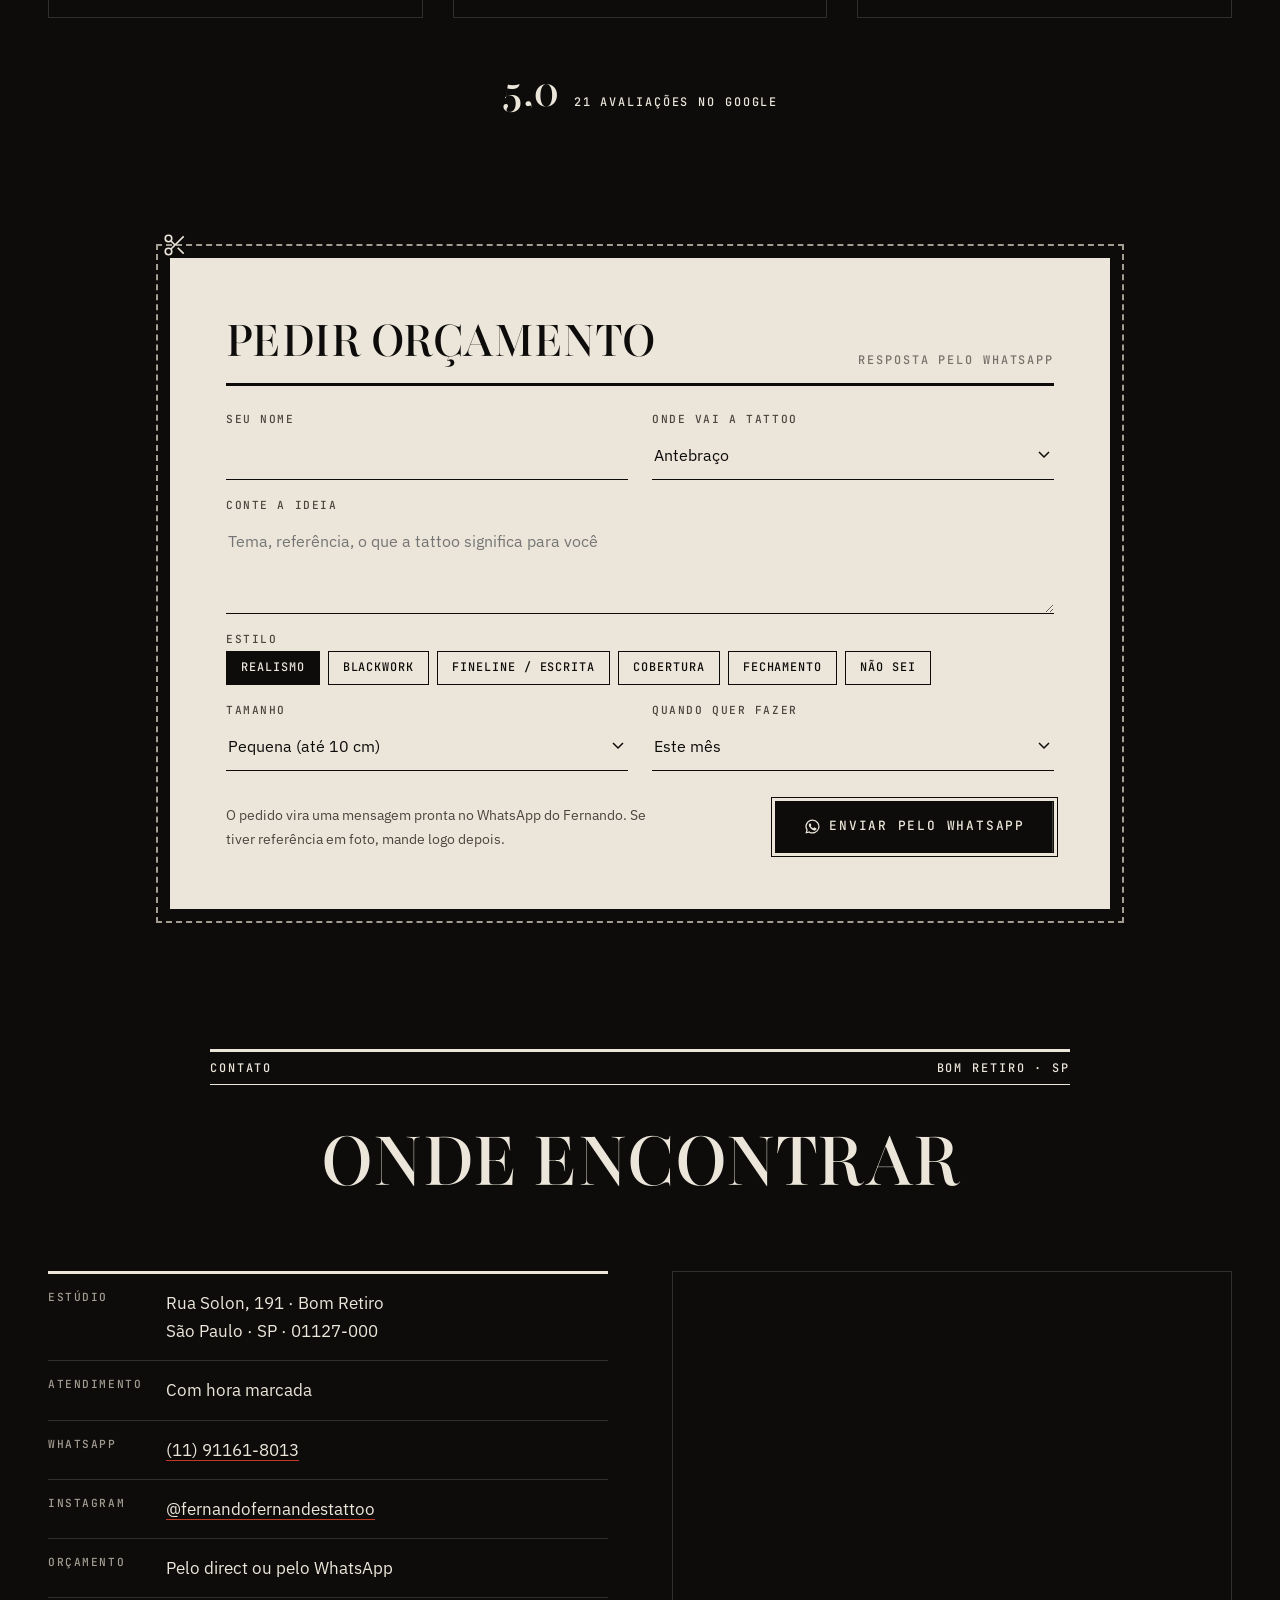
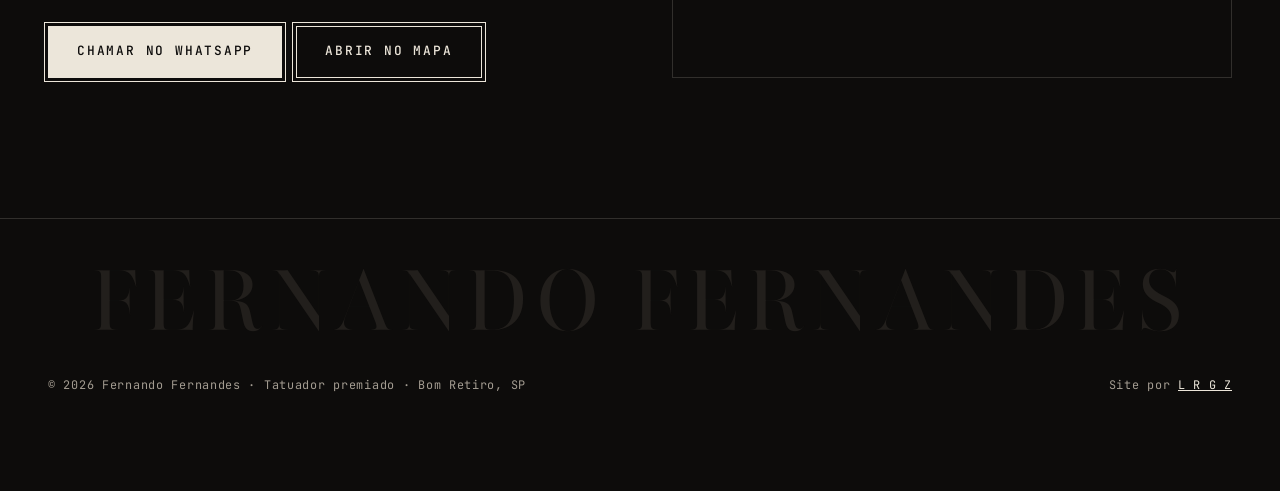
==== commit 941923e2: "Hero: tira o efeito do mouse; MP4 em loop no celular e tablet Co-Authored-By: Claude Opus 5.5 <norep" ====
--- a/index.html
+++ b/index.html
@@ -75,6 +75,7 @@
 <!-- HERO -->
 <section class="hero" id="inicio">
   <canvas class="hero-tinta" id="tinta" aria-hidden="true"></canvas>
+  <video class="hero-video" id="tinta-video" muted loop playsinline webkit-playsinline disablepictureinpicture preload="none" poster="assets/img/tinta-poster.webp" data-em-pe="assets/video/tinta-celular.mp4" data-deitado="assets/video/tinta-deitado.mp4" aria-hidden="true"></video>
 
   <div class="hero-topo rotulo">
     <div class="wrap"><span>Tatuador premiado</span><span class="some">Preto e cinza · Blackwork · Realismo</span><span>São Paulo</span></div>
@@ -377,6 +378,7 @@
 </div>
 
 <script src="assets/js/obras.js"></script>
+<script src="assets/js/tinta.js"></script>
 <script src="assets/js/revista.js"></script>
 </body>
 </html>
--- a/assets/css/revista.css
+++ b/assets/css/revista.css
@@ -105,6 +105,11 @@
     var(--tinta); }
 .hero-tinta { position: absolute; inset: 0; z-index: -2; width: 100%; height: 100%; display: block; opacity: 0; transition: opacity 1.2s var(--ease); }
 .hero-tinta.pronto { opacity: 1; }
+.hero-video { position: absolute; inset: 0; z-index: -2; width: 100%; height: 100%; object-fit: cover; display: none; pointer-events: none; }
+@media (max-width: 760px), (hover: none) and (pointer: coarse) {
+  .hero-tinta { display: none; }
+  .hero-video { display: block; }
+}
 .hero::before { content: ''; position: absolute; inset: 0; z-index: -1; pointer-events: none; background: linear-gradient(to bottom, rgba(13,12,11,.6) 0%, rgba(13,12,11,0) 20%, rgba(13,12,11,0) 50%, rgba(13,12,11,.85) 85%, var(--tinta) 100%); }
 .hero-topo { position: absolute; top: 84px; left: 0; right: 0; }
 .hero-topo .wrap { display: flex; justify-content: space-between; gap: 16px; max-width: none; color: var(--grafite-claro); }
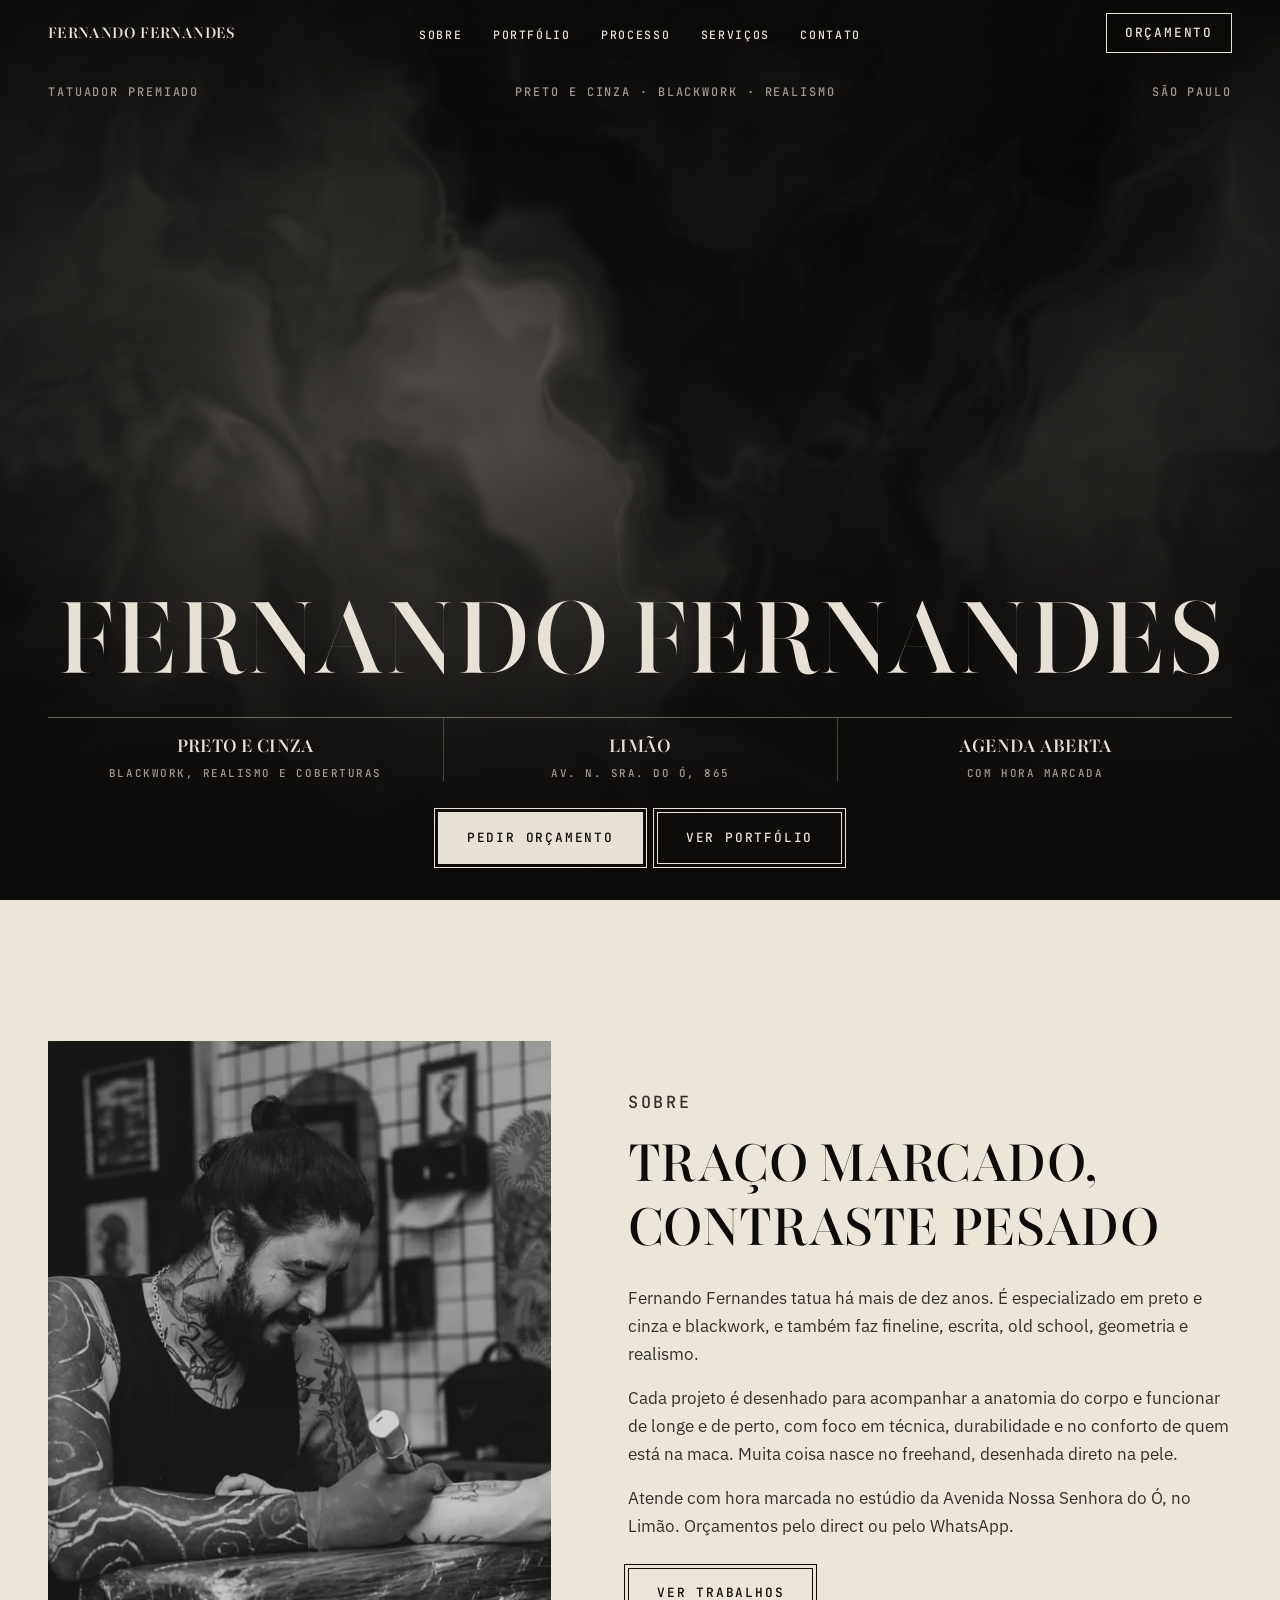
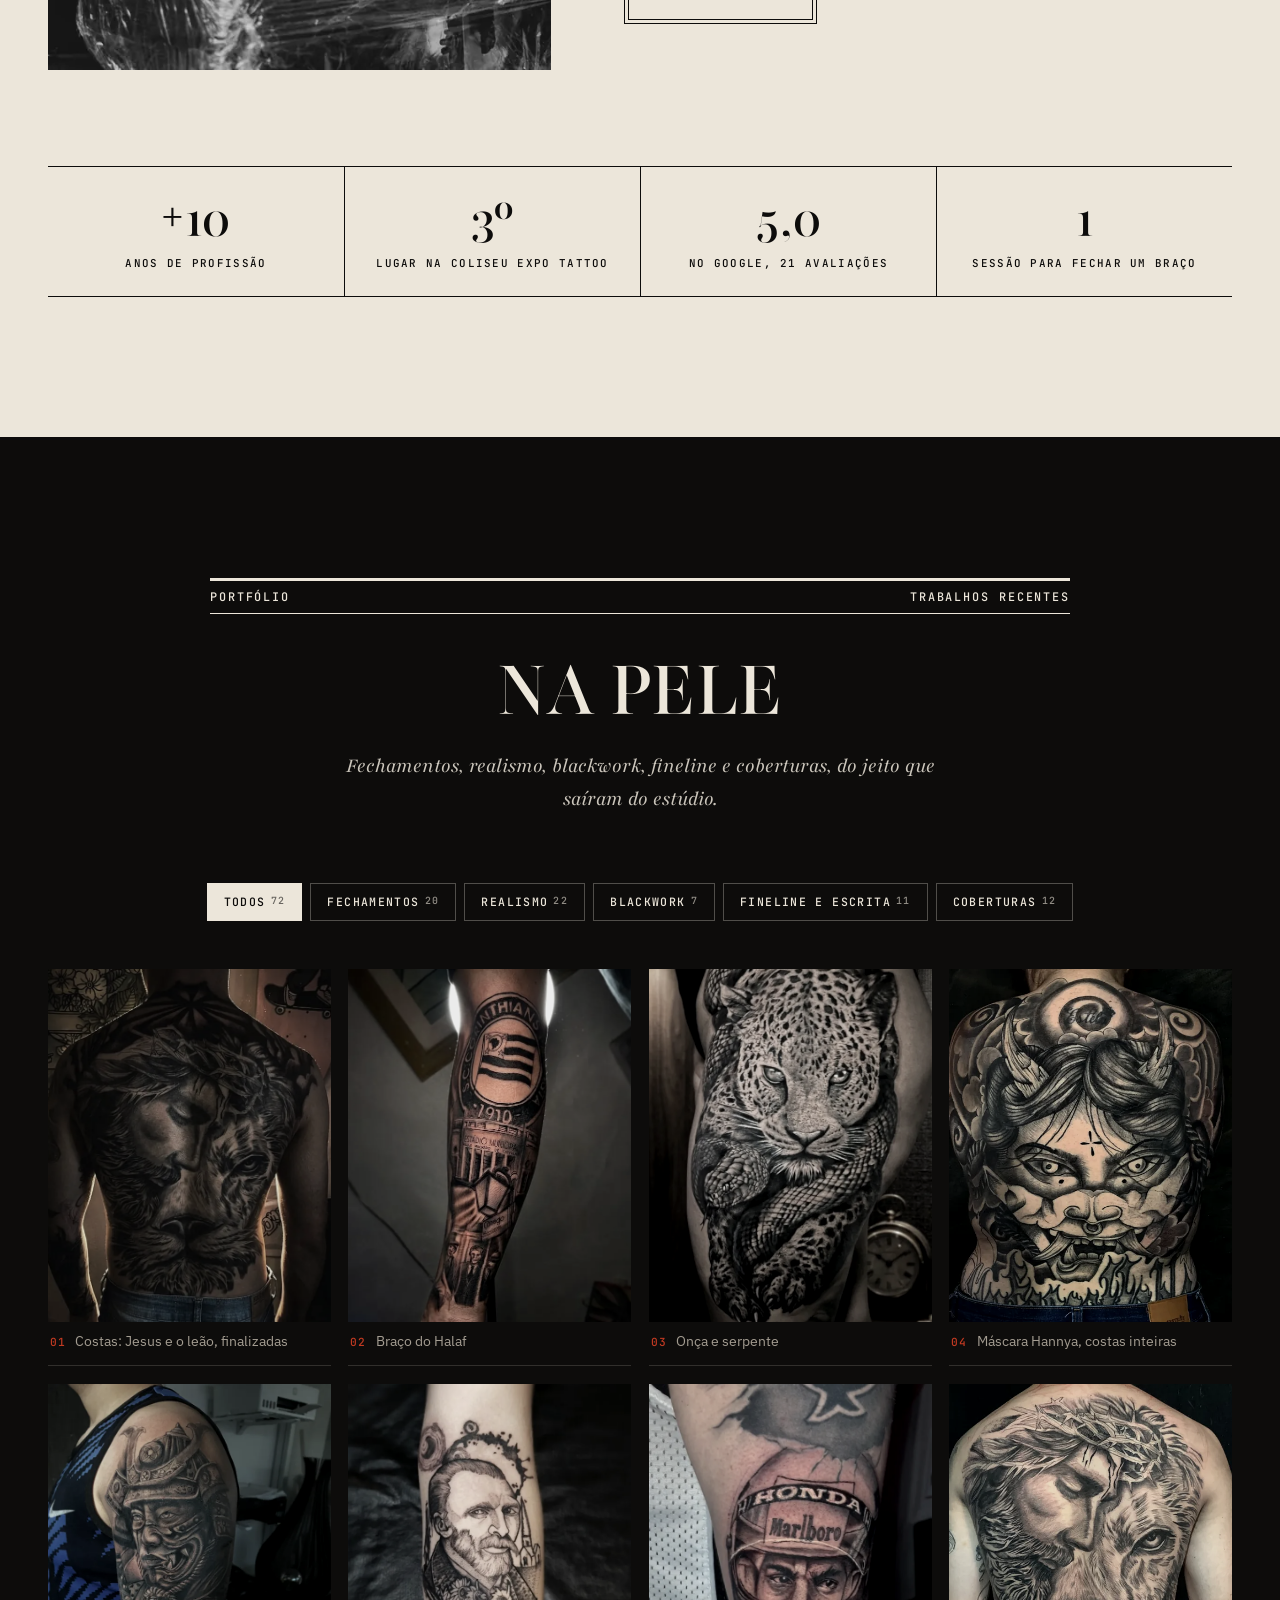
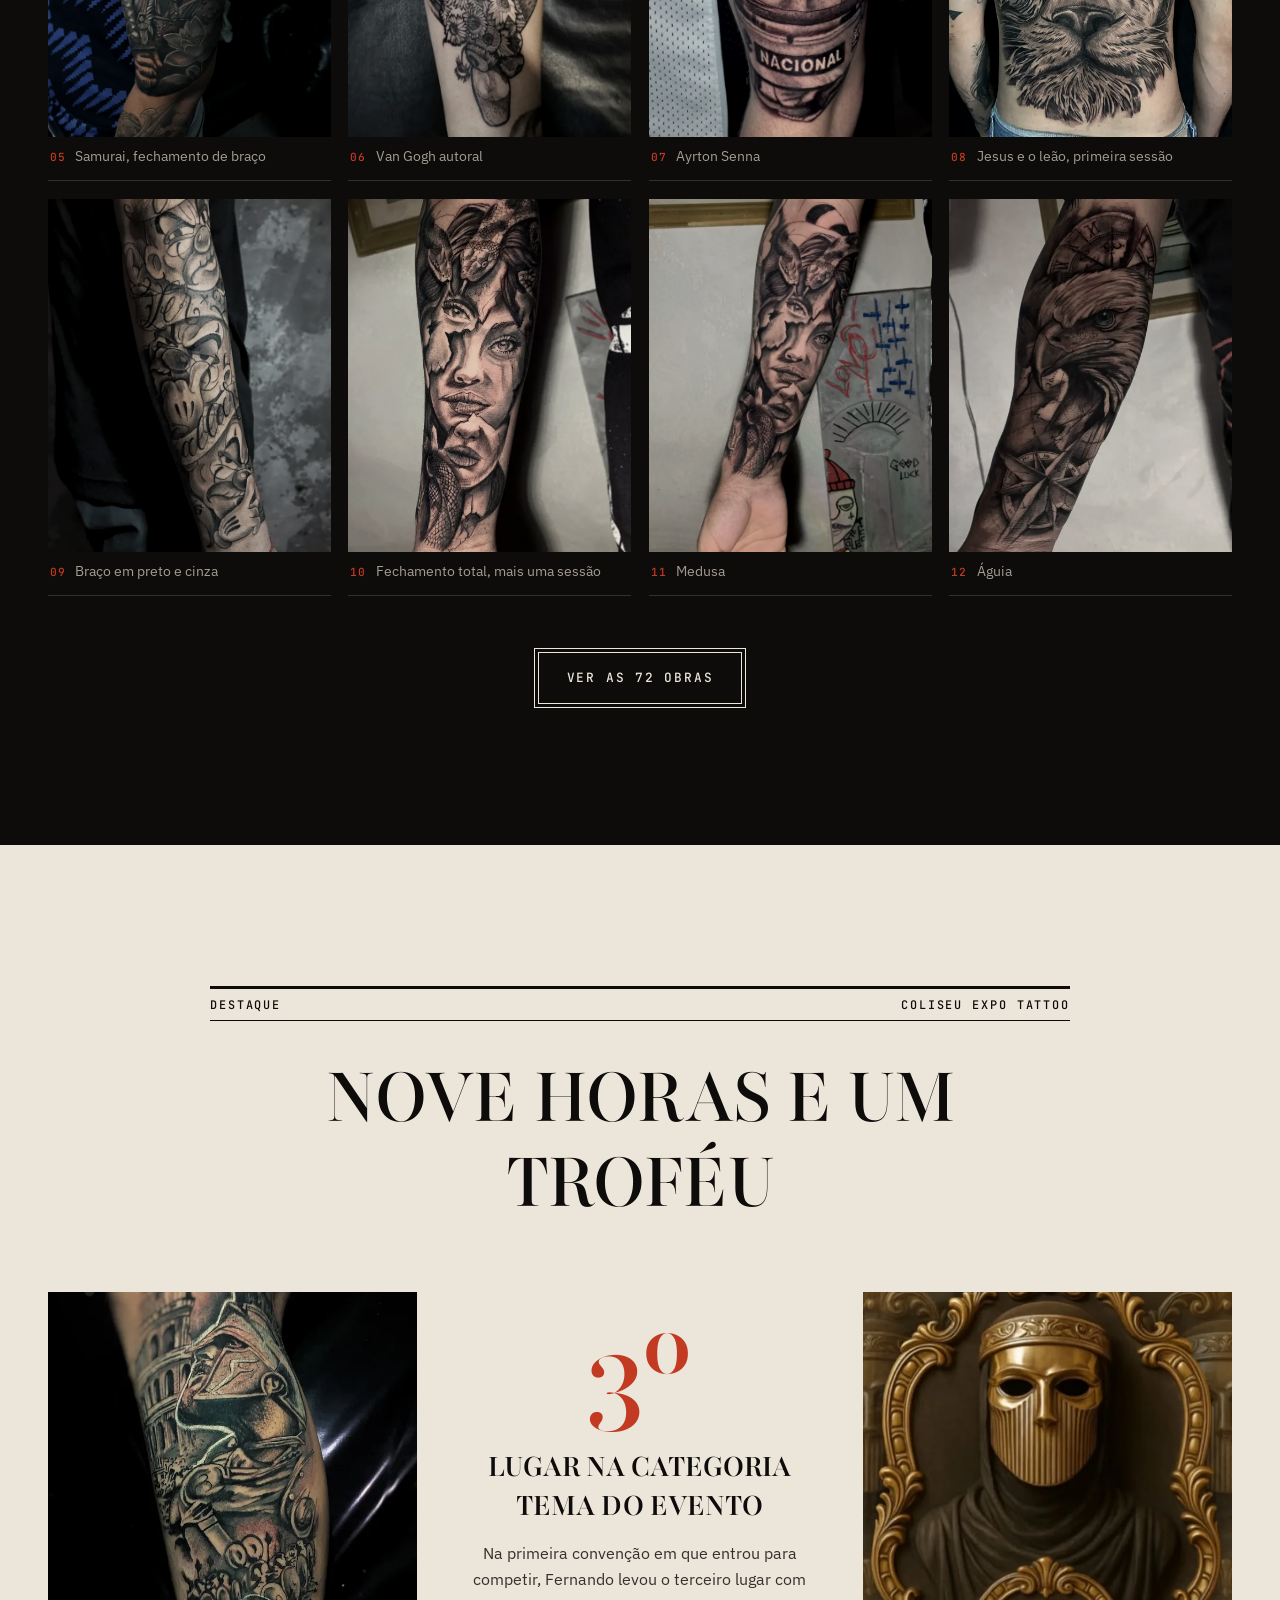
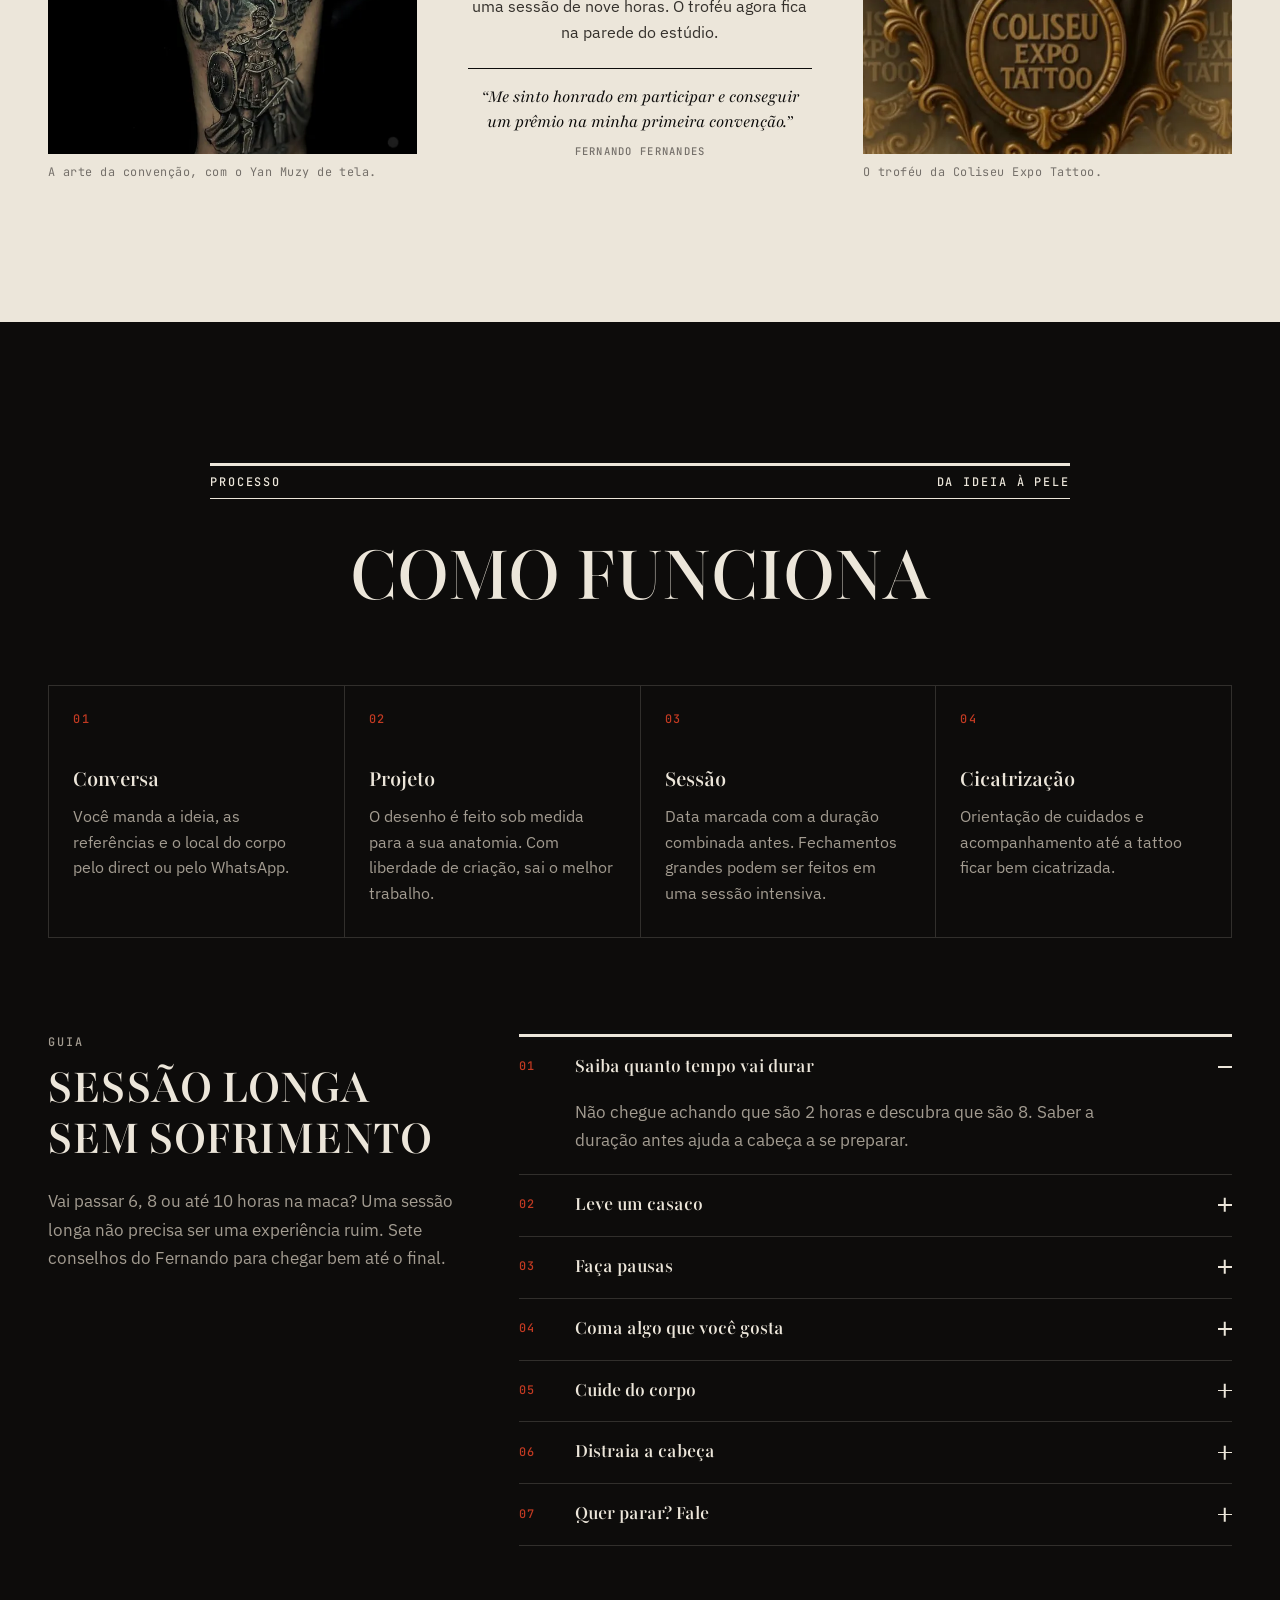
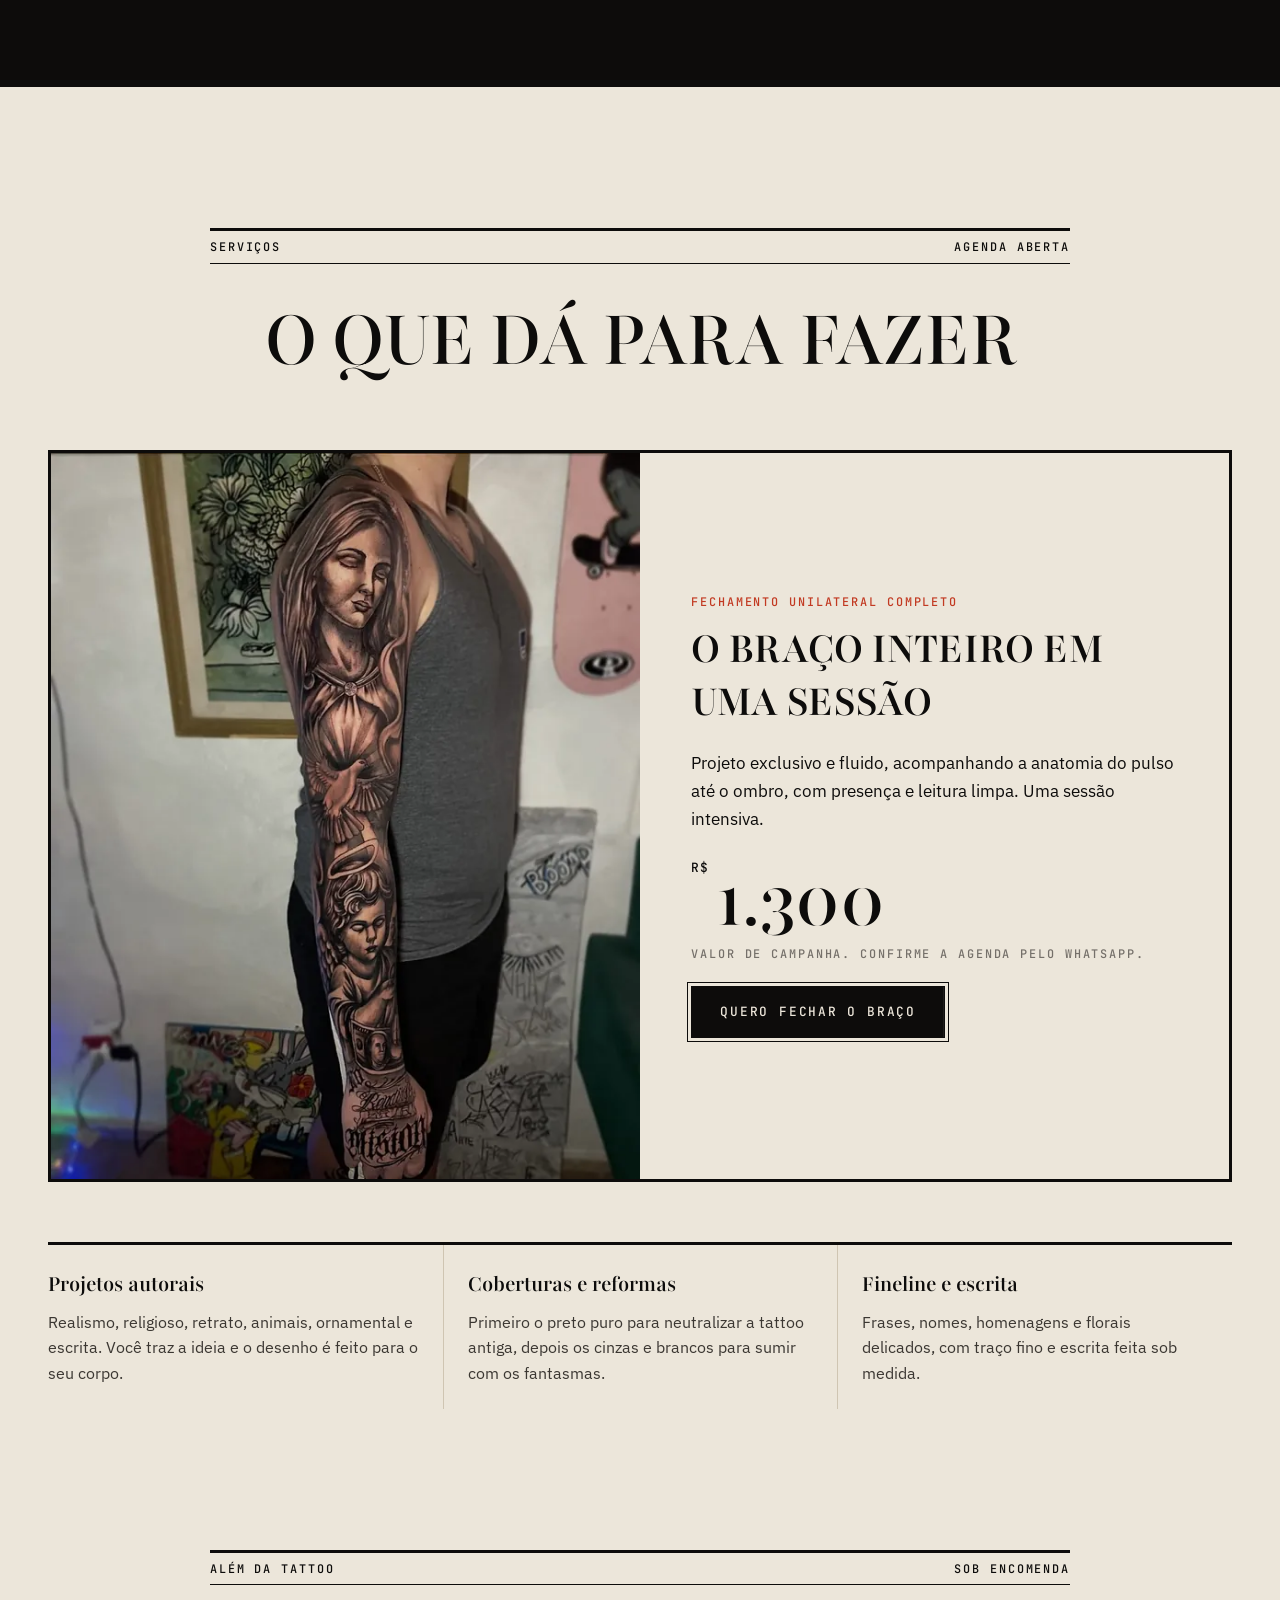
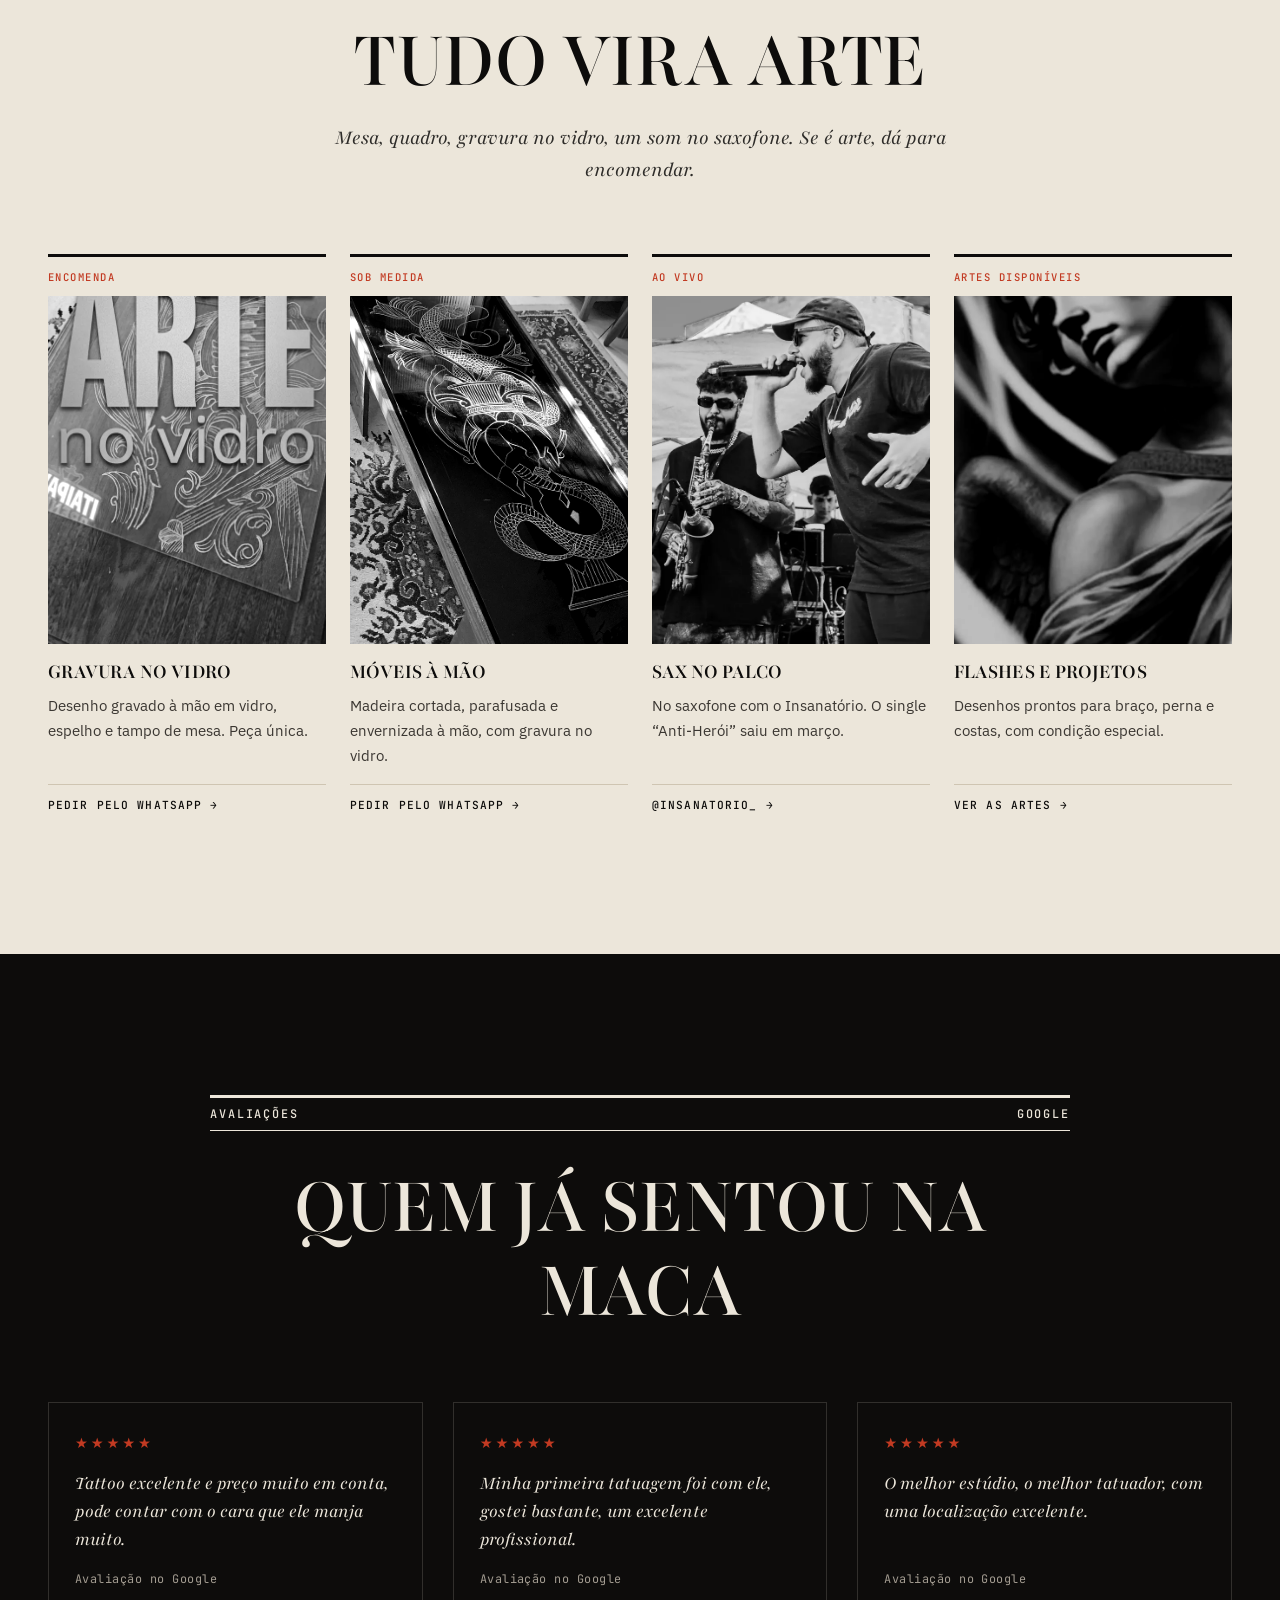
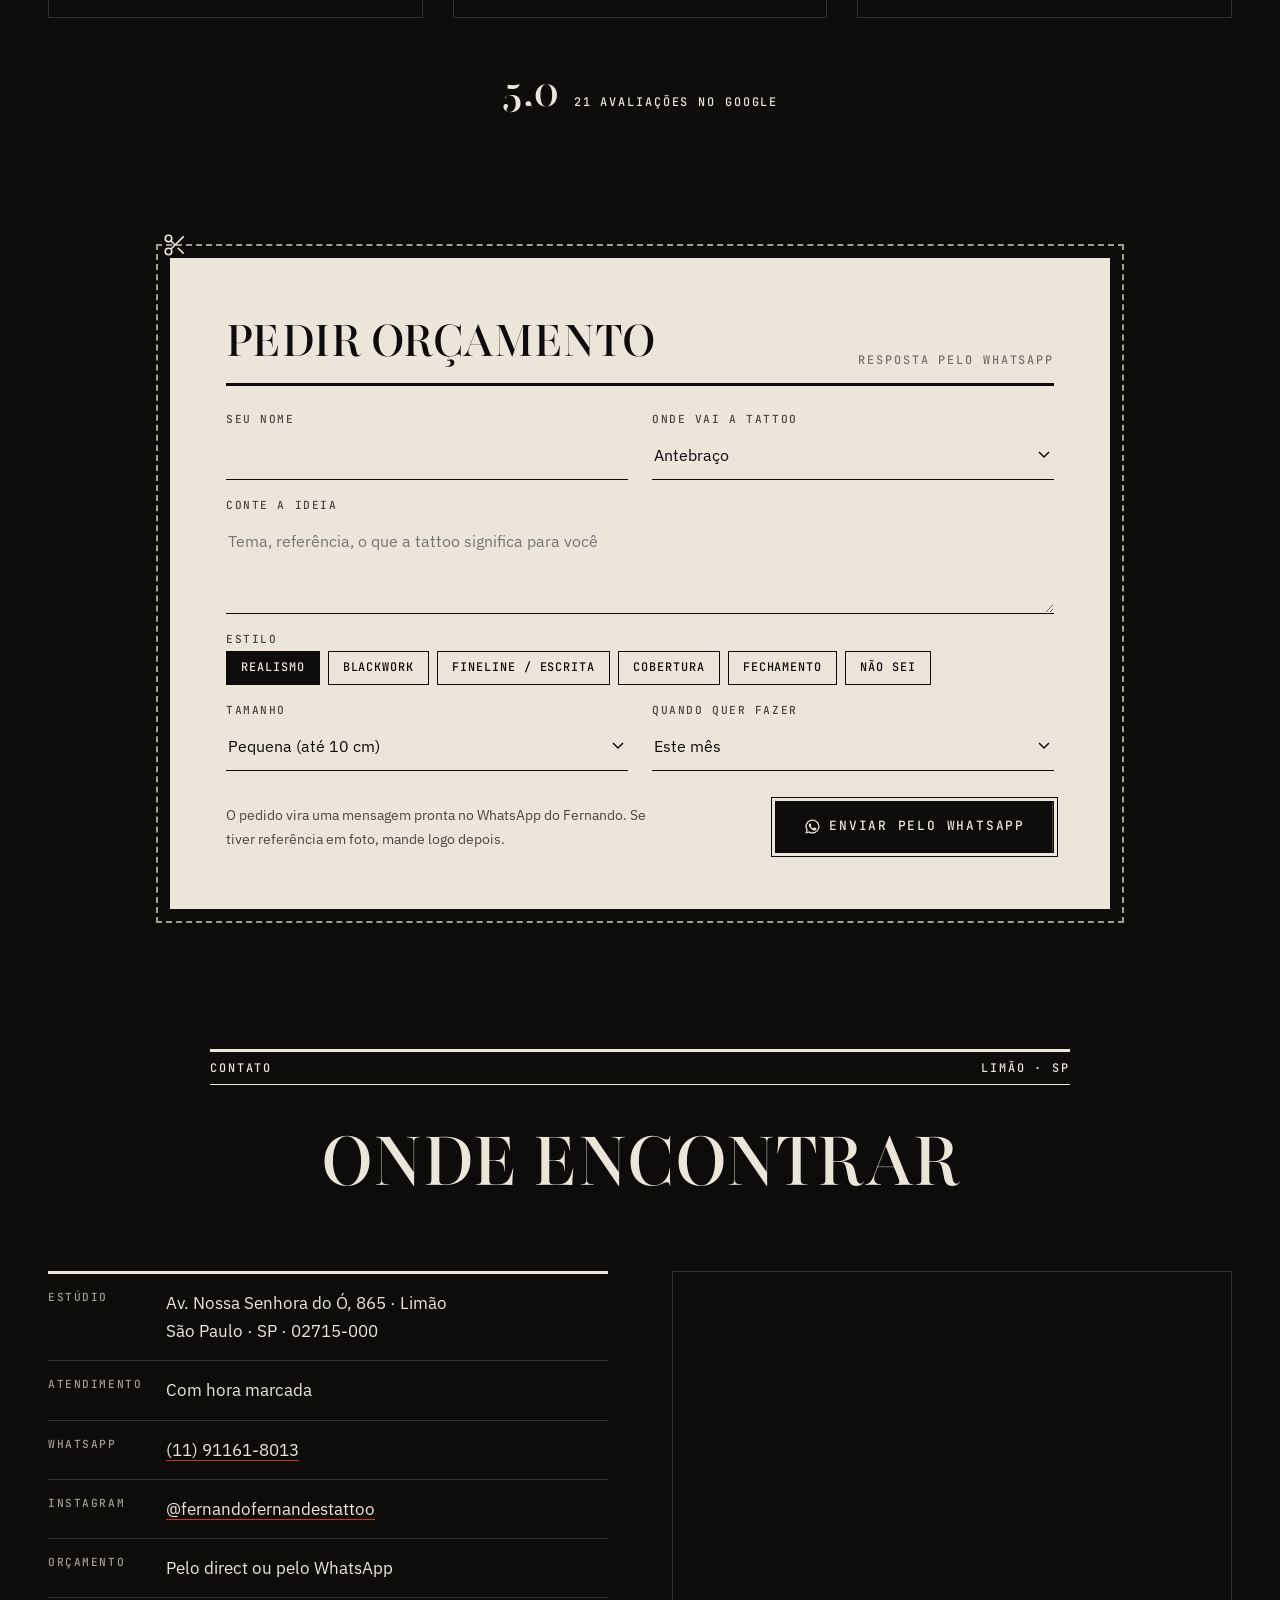
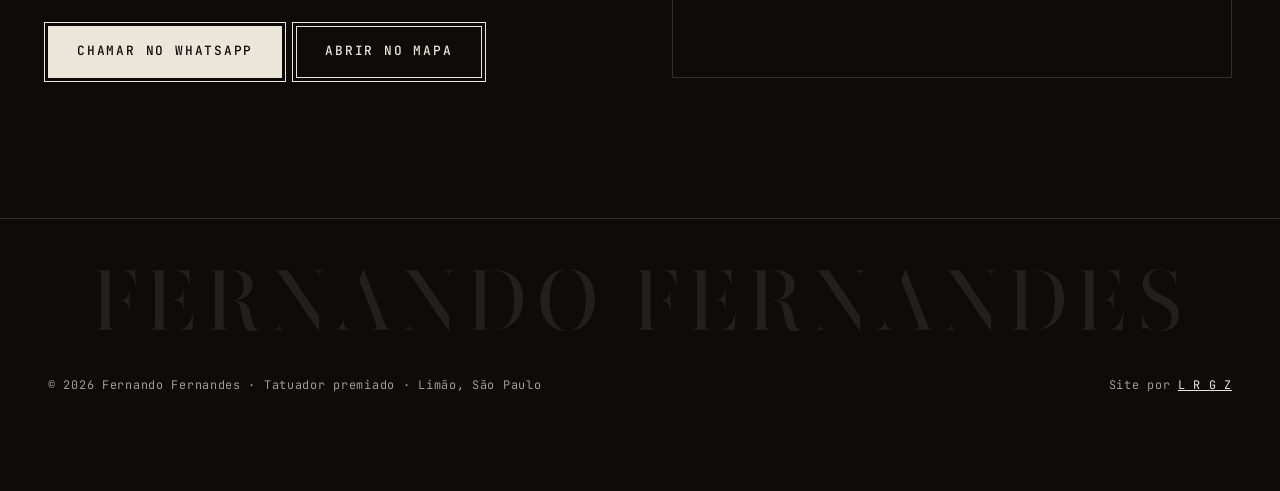
==== commit c89b3c79: "Novo endereço (Av. Nossa Senhora do Ó, 865, Limão) e hero mais escuro Co-Authored-By: Claude Opus 5." ====
--- a/index.html
+++ b/index.html
@@ -3,14 +3,14 @@
 <head>
 <meta charset="utf-8">
 <meta name="viewport" content="width=device-width, initial-scale=1, viewport-fit=cover">
-<title>Fernando Fernandes · Tatuador premiado em preto e cinza · Bom Retiro, SP</title>
-<meta name="description" content="Fernando Fernandes, tatuador premiado especializado em preto e cinza e blackwork, com mais de 10 anos de experiência. Fechamentos, realismo, coberturas e projetos autorais no Bom Retiro, São Paulo. Atendimento com hora marcada.">
+<title>Fernando Fernandes · Tatuador premiado em preto e cinza · Limão, São Paulo</title>
+<meta name="description" content="Fernando Fernandes, tatuador premiado especializado em preto e cinza e blackwork, com mais de 10 anos de experiência. Fechamentos, realismo, coberturas e projetos autorais no Limão, Zona Norte de São Paulo. Atendimento com hora marcada.">
 <meta name="robots" content="noindex">
 <meta name="theme-color" content="#0d0c0b">
 <meta property="og:type" content="website">
 <meta property="og:locale" content="pt_BR">
 <meta property="og:title" content="Fernando Fernandes · Tatuador premiado">
-<meta property="og:description" content="Preto e cinza e blackwork no Bom Retiro, São Paulo. Orçamento pelo WhatsApp.">
+<meta property="og:description" content="Preto e cinza e blackwork no Limão, Zona Norte de São Paulo. Orçamento pelo WhatsApp.">
 <meta property="og:image" content="og.jpg">
 <meta name="twitter:card" content="summary_large_image">
 <link rel="icon" href="favicon.ico" sizes="any">
@@ -27,7 +27,7 @@
   "name": "Fernando Fernandes Tattoo",
   "image": "og.jpg",
   "telephone": "+55 11 91161-8013",
-  "address": {"@type": "PostalAddress", "streetAddress": "Rua Solon, 191", "addressLocality": "São Paulo", "addressRegion": "SP", "postalCode": "01127-000", "addressCountry": "BR"},
+  "address": {"@type": "PostalAddress", "streetAddress": "Avenida Nossa Senhora do Ó, 865", "addressLocality": "São Paulo", "addressRegion": "SP", "postalCode": "02715-000", "addressCountry": "BR"},
   "aggregateRating": {"@type": "AggregateRating", "ratingValue": "5.0", "reviewCount": "21"},
   "sameAs": ["https://www.instagram.com/fernandofernandestattoo/"]
 }
@@ -85,7 +85,7 @@
     <h1 id="nome"><span>Fernando</span> <span>Fernandes</span></h1>
     <div class="hero-info">
       <div><b>Preto e cinza</b><span>Blackwork, realismo e coberturas</span></div>
-      <div><b>Bom Retiro</b><span>São Paulo · SP</span></div>
+      <div><b>Limão</b><span>Av. N. Sra. do Ó, 865</span></div>
       <div><b>Agenda aberta</b><span>Com hora marcada</span></div>
     </div>
     <div class="hero-acoes">
@@ -107,7 +107,7 @@
         <h2 class="display">Traço marcado, contraste pesado</h2>
         <p>Fernando Fernandes tatua há mais de dez anos. É especializado em preto e cinza e blackwork, e também faz fineline, escrita, old school, geometria e realismo.</p>
         <p>Cada projeto é desenhado para acompanhar a anatomia do corpo e funcionar de longe e de perto, com foco em técnica, durabilidade e no conforto de quem está na maca. Muita coisa nasce no freehand, desenhada direto na pele.</p>
-        <p>Atende com hora marcada no Bom Retiro. Orçamentos pelo direct ou pelo WhatsApp.</p>
+        <p>Atende com hora marcada no estúdio da Avenida Nossa Senhora do Ó, no Limão. Orçamentos pelo direct ou pelo WhatsApp.</p>
         <a class="btn escuro" href="#portfolio" style="margin-top: 10px;">Ver trabalhos</a>
       </div>
     </div>
@@ -331,13 +331,13 @@
 <section class="tinta secao" id="contato" style="padding-top: 0;">
   <div class="wrap">
     <div class="cab">
-      <div class="regua rotulo"><span>Contato</span><span>Bom Retiro · SP</span></div>
+      <div class="regua rotulo"><span>Contato</span><span>Limão · SP</span></div>
       <h2 class="display">Onde encontrar</h2>
     </div>
     <div class="contato-grade">
       <div class="surge">
         <dl>
-          <dt>Estúdio</dt><dd>Rua Solon, 191 · Bom Retiro<br>São Paulo · SP · 01127-000</dd>
+          <dt>Estúdio</dt><dd>Av. Nossa Senhora do Ó, 865 · Limão<br>São Paulo · SP · 02715-000</dd>
           <dt>Atendimento</dt><dd>Com hora marcada</dd>
           <dt>WhatsApp</dt><dd><a href="https://wa.me/5511911618013" target="_blank" rel="noopener">(11) 91161-8013</a></dd>
           <dt>Instagram</dt><dd><a href="https://www.instagram.com/fernandofernandestattoo/" target="_blank" rel="noopener">@fernandofernandestattoo</a></dd>
@@ -345,11 +345,11 @@
         </dl>
         <div class="botoes">
           <a class="btn cheio" href="https://wa.me/5511911618013?text=Ol%C3%A1%2C%20Fernando!%20Vim%20pelo%20site%20e%20quero%20um%20or%C3%A7amento." target="_blank" rel="noopener">Chamar no WhatsApp</a>
-          <a class="btn" href="https://www.google.com/maps/search/?api=1&query=Rua+Solon%2C+191+-+Bom+Retiro%2C+S%C3%A3o+Paulo+-+SP" target="_blank" rel="noopener">Abrir no mapa</a>
+          <a class="btn" href="https://www.google.com/maps/search/?api=1&query=Avenida+Nossa+Senhora+do+%C3%93%2C+865+-+Lim%C3%A3o%2C+S%C3%A3o+Paulo+-+SP%2C+02715-000" target="_blank" rel="noopener">Abrir no mapa</a>
         </div>
       </div>
       <div class="mapa surge">
-        <iframe title="Mapa do estúdio na Rua Solon, 191, Bom Retiro" loading="lazy" referrerpolicy="no-referrer-when-downgrade" src="https://www.google.com/maps?q=Rua+Solon,+191+-+Bom+Retiro,+S%C3%A3o+Paulo+-+SP,+01127-000&output=embed"></iframe>
+        <iframe title="Mapa do estúdio na Avenida Nossa Senhora do Ó, 865, Limão" loading="lazy" referrerpolicy="no-referrer-when-downgrade" src="https://www.google.com/maps?q=Avenida+Nossa+Senhora+do+%C3%93%2C+865+-+Lim%C3%A3o%2C+S%C3%A3o+Paulo+-+SP%2C+02715-000&output=embed"></iframe>
       </div>
     </div>
   </div>
@@ -360,7 +360,7 @@
 <footer class="rodape">
   <p class="grande" aria-hidden="true">Fernando Fernandes</p>
   <div class="wrap">
-    <p>© <span id="ano">2026</span> Fernando Fernandes · Tatuador premiado · Bom Retiro, SP</p>
+    <p>© <span id="ano">2026</span> Fernando Fernandes · Tatuador premiado · Limão, São Paulo</p>
     <p>Site por <a href="https://lrgz.com.br">L R G Z</a></p>
   </div>
 </footer>
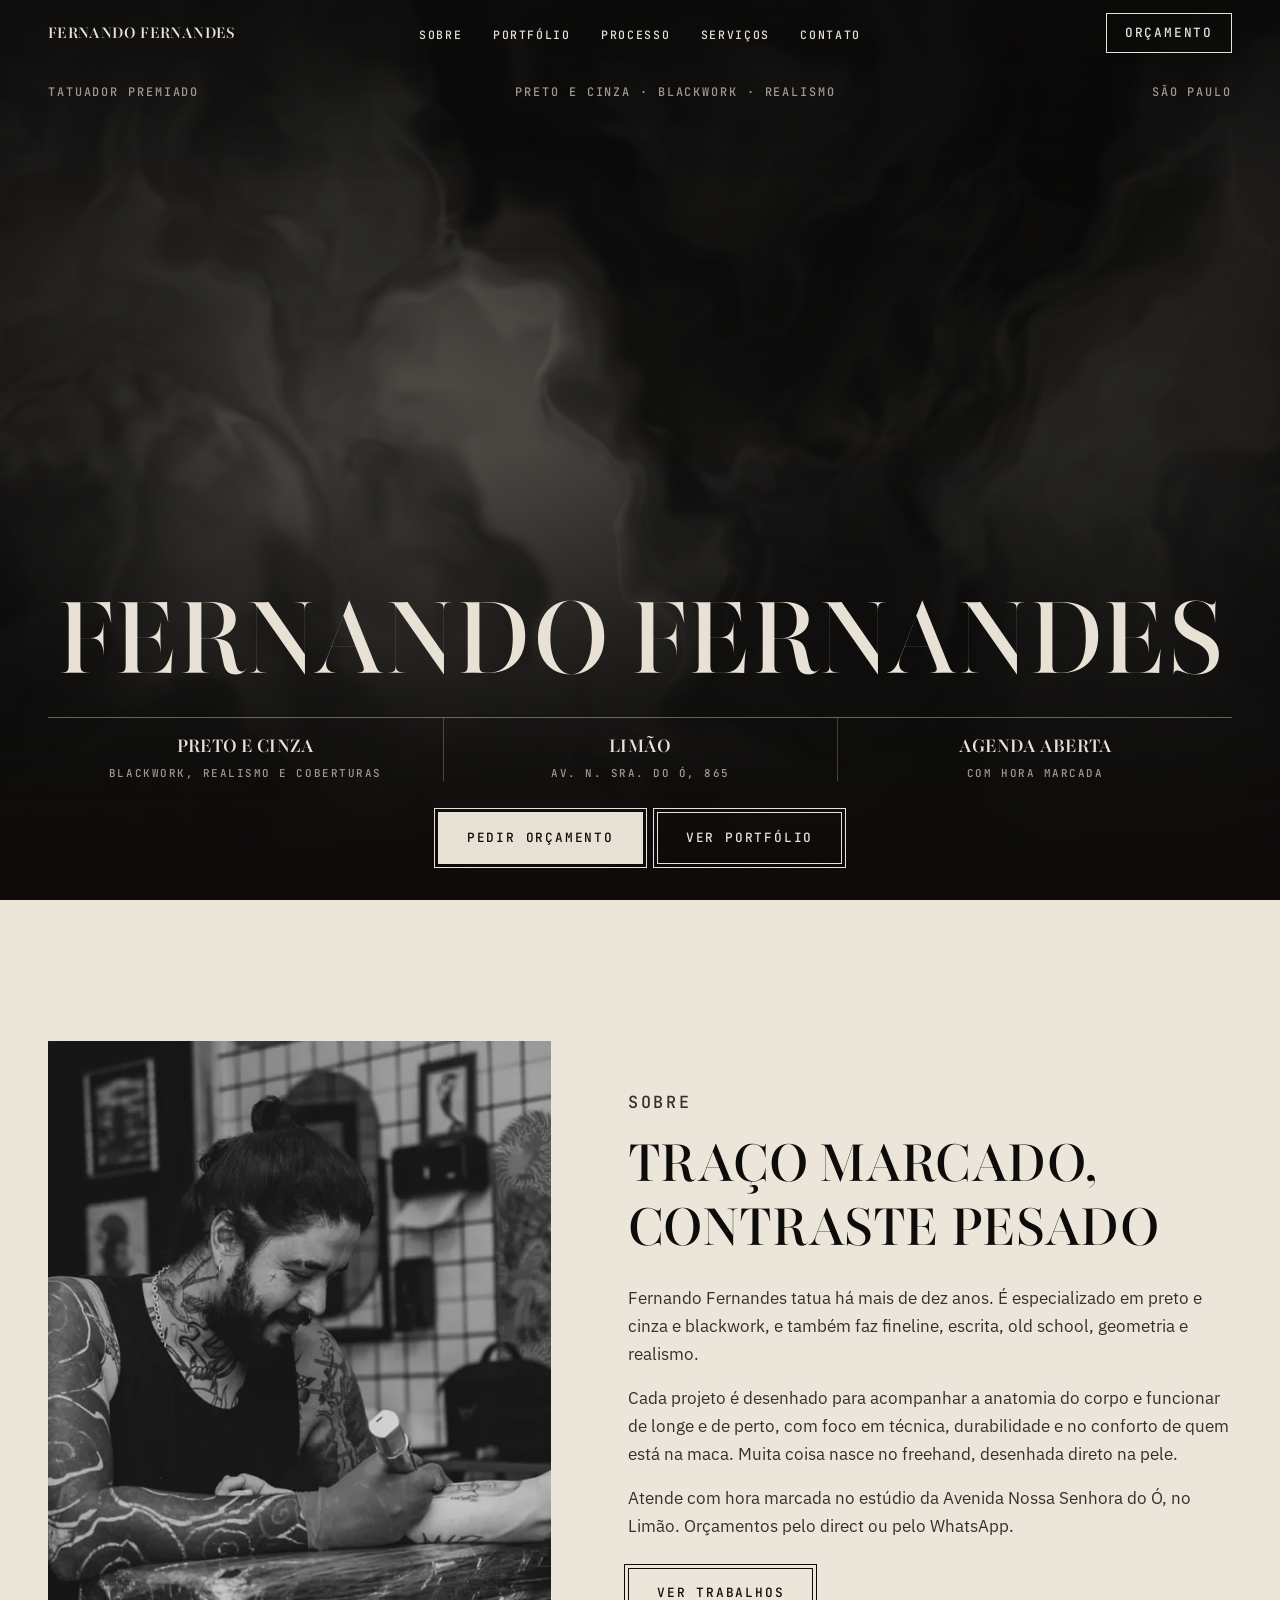
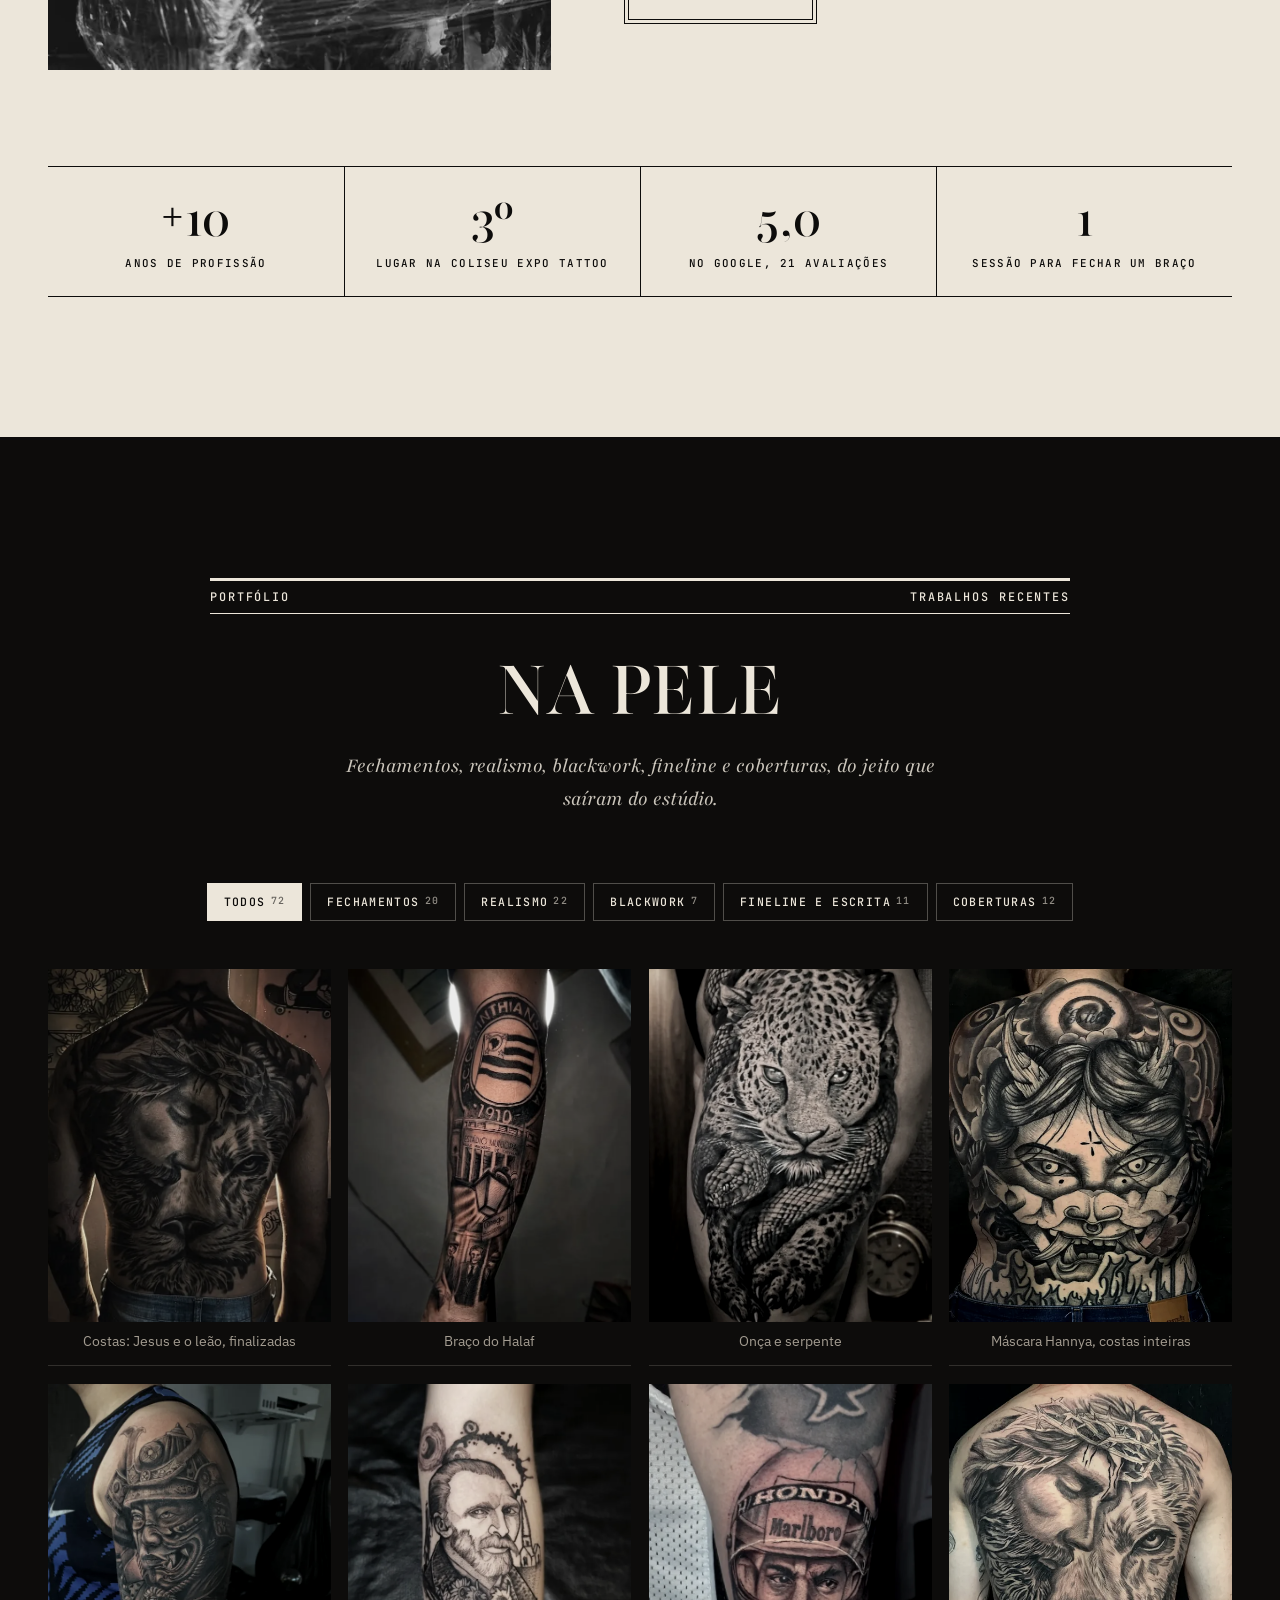
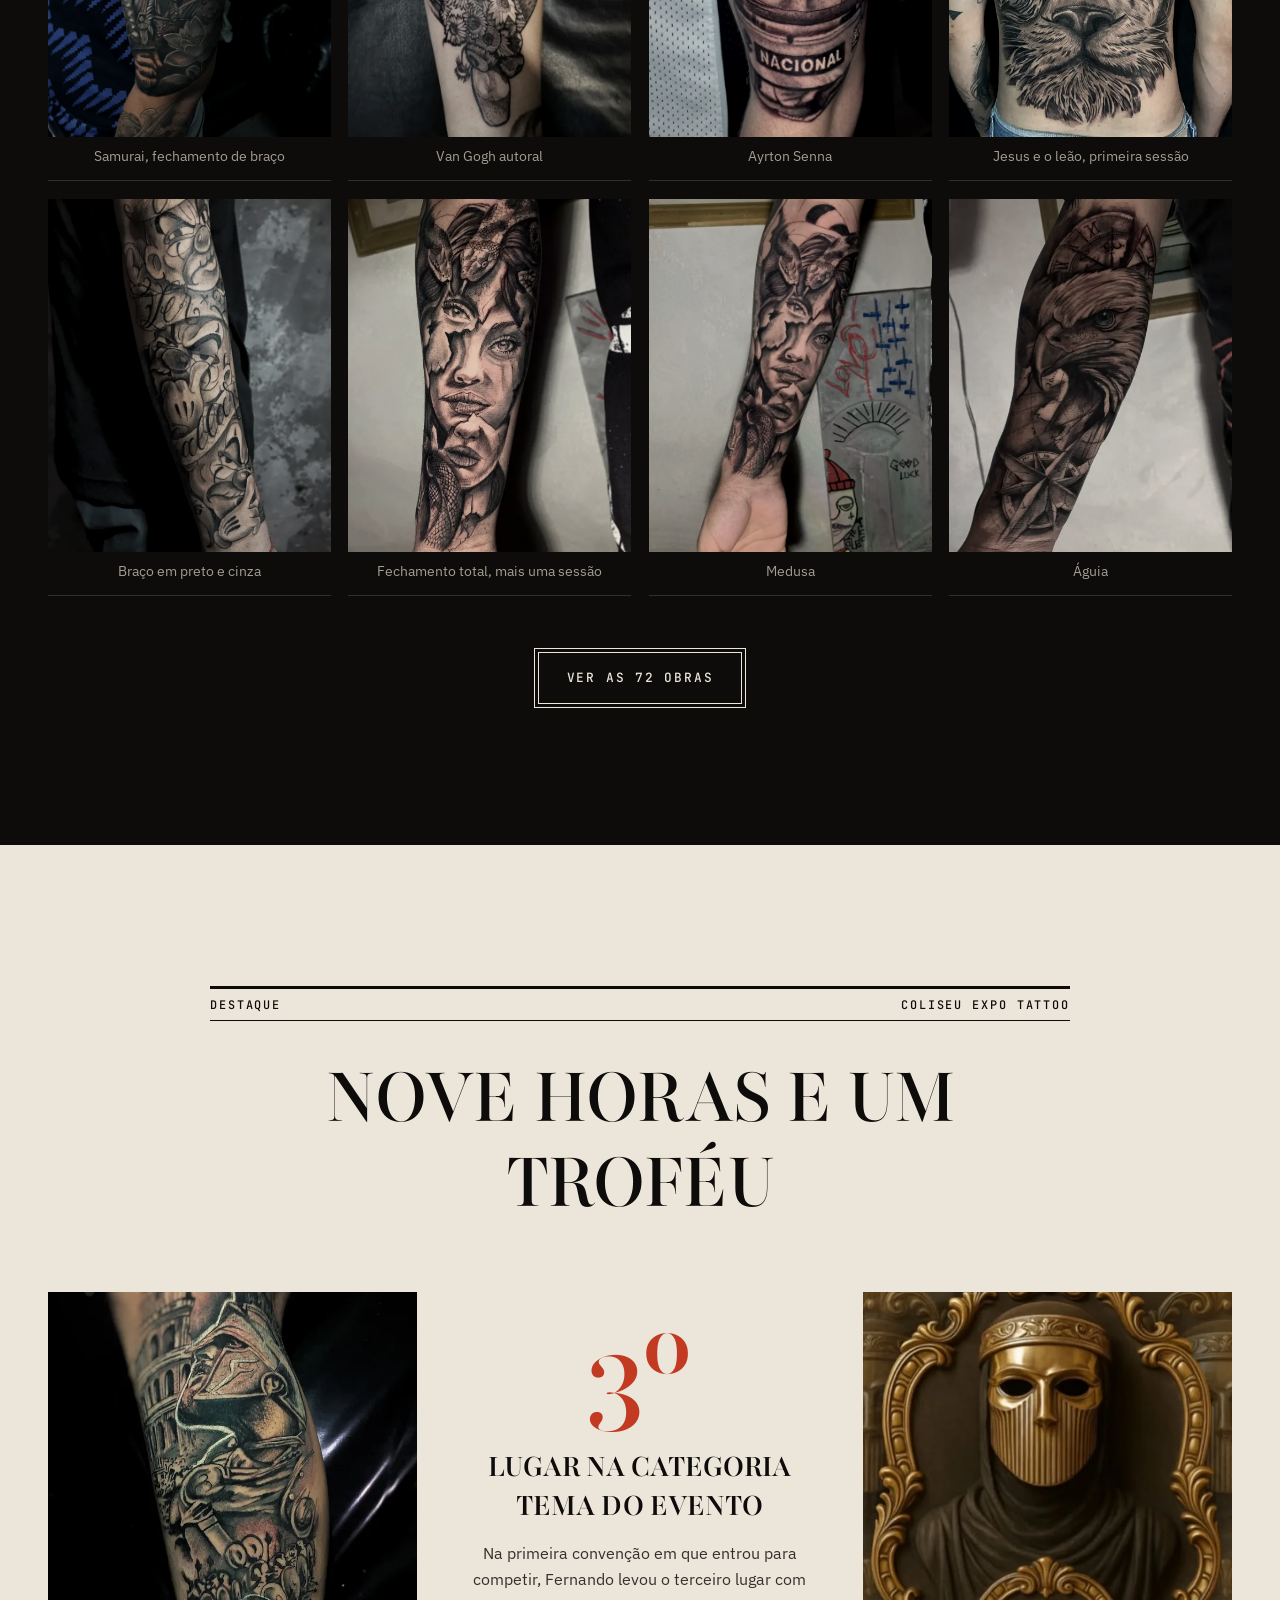
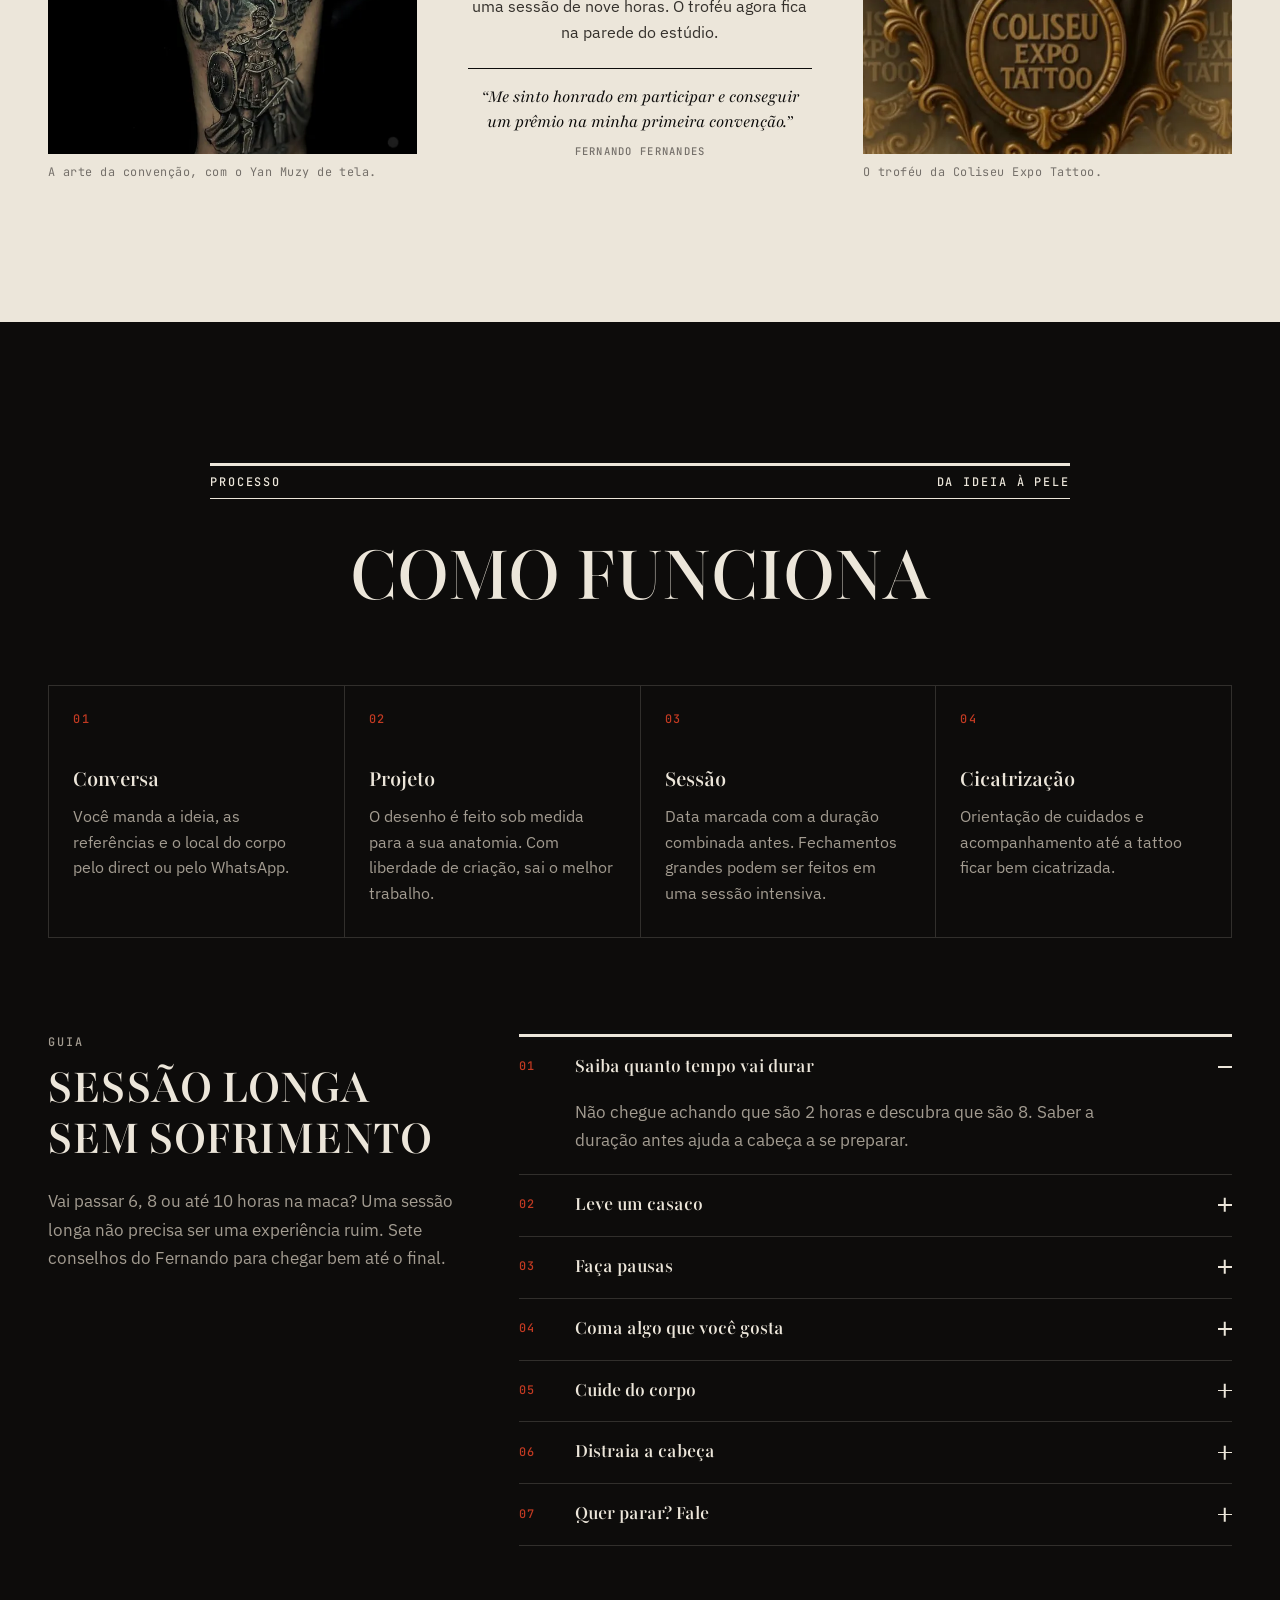
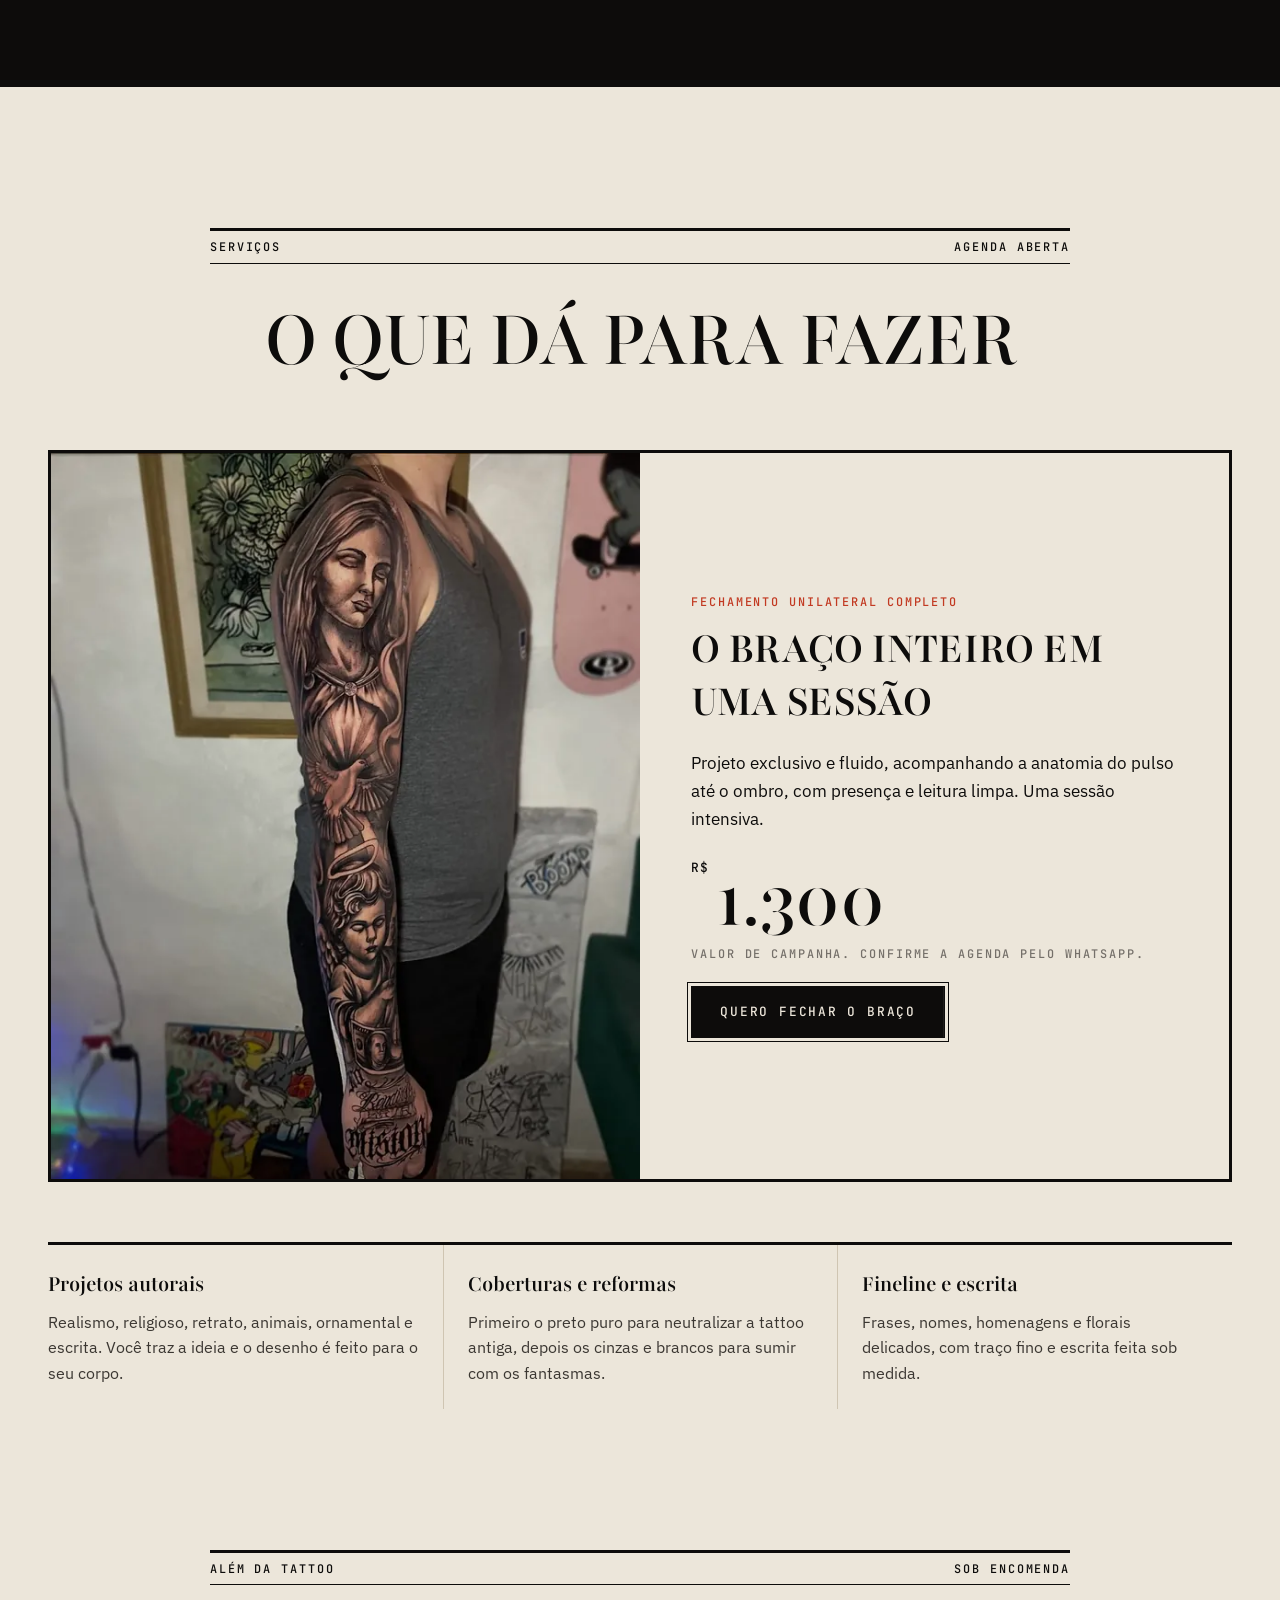
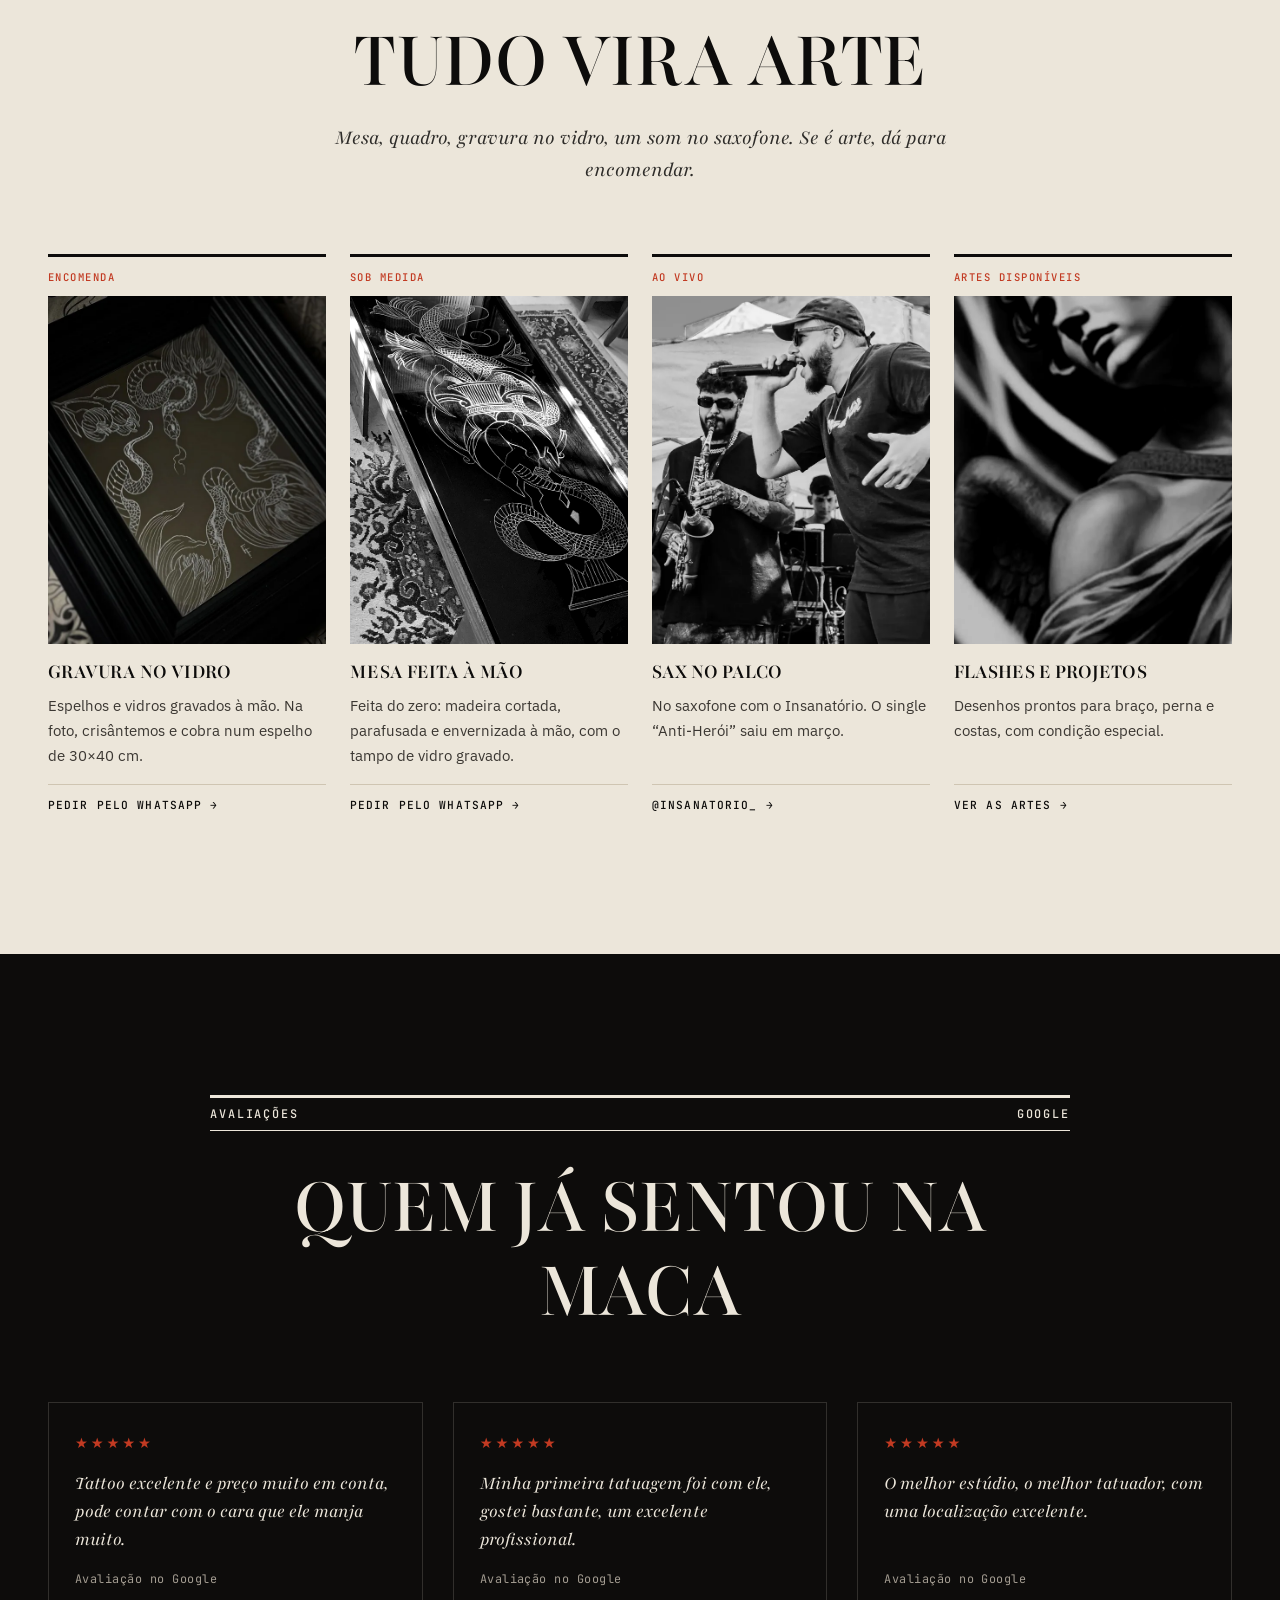
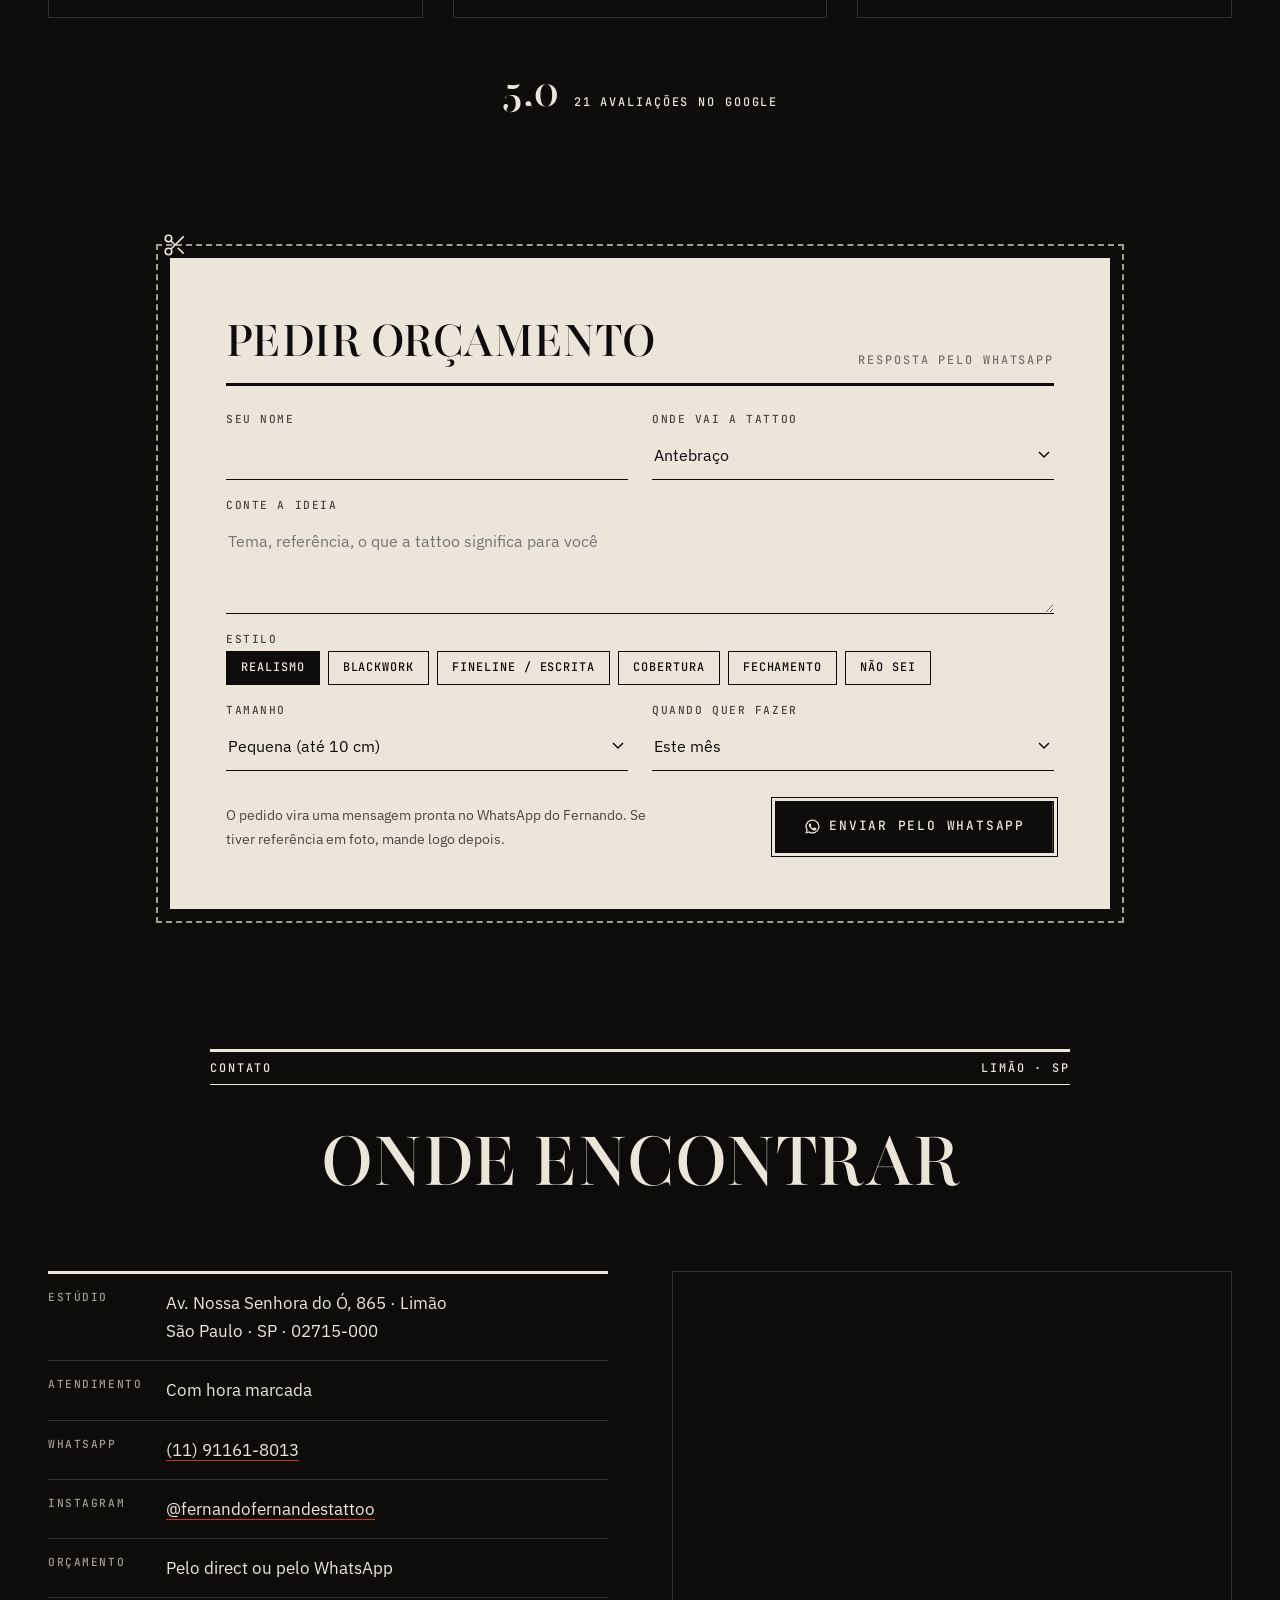
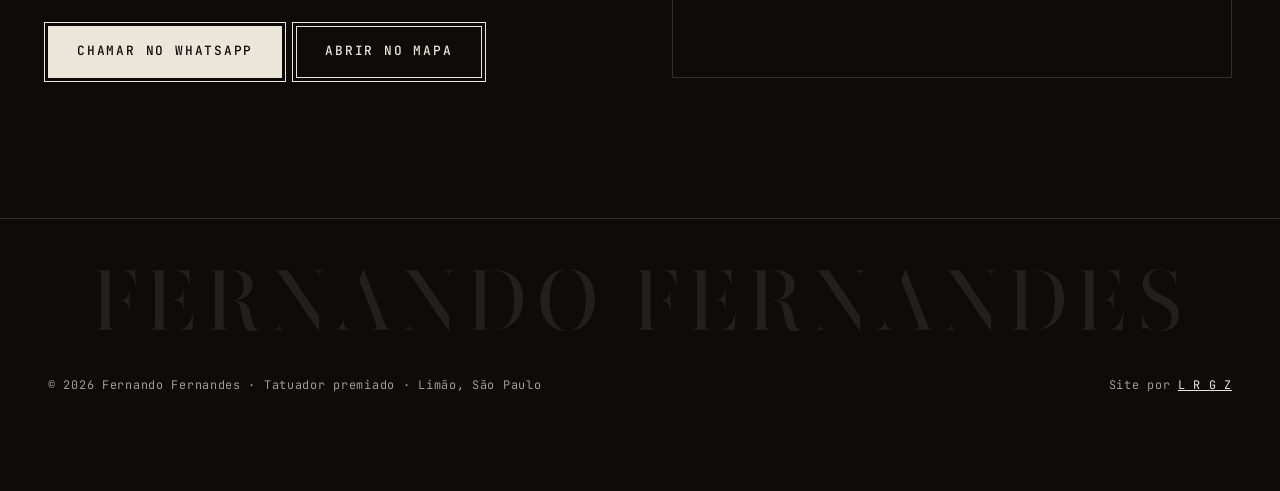
==== commit 9ad32dd6: "Auditoria para o ar: indexável, OG absoluto, sitemap, limpeza de 38 arquivos; espelho do post na gra" ====
--- a/index.html
+++ b/index.html
@@ -5,14 +5,21 @@
 <meta name="viewport" content="width=device-width, initial-scale=1, viewport-fit=cover">
 <title>Fernando Fernandes · Tatuador premiado em preto e cinza · Limão, São Paulo</title>
 <meta name="description" content="Fernando Fernandes, tatuador premiado especializado em preto e cinza e blackwork, com mais de 10 anos de experiência. Fechamentos, realismo, coberturas e projetos autorais no Limão, Zona Norte de São Paulo. Atendimento com hora marcada.">
-<meta name="robots" content="noindex">
+<meta name="robots" content="index, follow, max-image-preview:large">
 <meta name="theme-color" content="#0d0c0b">
+<link rel="canonical" href="https://azeugral.github.io/fernando-fernandes/">
+<meta property="og:url" content="https://azeugral.github.io/fernando-fernandes/">
 <meta property="og:type" content="website">
 <meta property="og:locale" content="pt_BR">
+<meta property="og:site_name" content="Fernando Fernandes Tattoo">
 <meta property="og:title" content="Fernando Fernandes · Tatuador premiado">
 <meta property="og:description" content="Preto e cinza e blackwork no Limão, Zona Norte de São Paulo. Orçamento pelo WhatsApp.">
-<meta property="og:image" content="og.jpg">
+<meta property="og:image" content="https://azeugral.github.io/fernando-fernandes/og.jpg">
+<meta property="og:image:width" content="1200">
+<meta property="og:image:height" content="630">
+<meta property="og:image:alt" content="Fernando Fernandes, tatuador premiado em preto e cinza">
 <meta name="twitter:card" content="summary_large_image">
+<meta name="twitter:image" content="https://azeugral.github.io/fernando-fernandes/og.jpg">
 <link rel="icon" href="favicon.ico" sizes="any">
 <link rel="icon" href="favicon-32.png" type="image/png">
 <link rel="apple-touch-icon" href="apple-touch-icon.png">
@@ -25,7 +32,10 @@
   "@context": "https://schema.org",
   "@type": "TattooParlor",
   "name": "Fernando Fernandes Tattoo",
-  "image": "og.jpg",
+  "image": "https://azeugral.github.io/fernando-fernandes/og.jpg",
+  "url": "https://azeugral.github.io/fernando-fernandes/",
+  "priceRange": "$$",
+  "areaServed": "São Paulo",
   "telephone": "+55 11 91161-8013",
   "address": {"@type": "PostalAddress", "streetAddress": "Avenida Nossa Senhora do Ó, 865", "addressLocality": "São Paulo", "addressRegion": "SP", "postalCode": "02715-000", "addressCountry": "BR"},
   "aggregateRating": {"@type": "AggregateRating", "ratingValue": "5.0", "reviewCount": "21"},
@@ -235,17 +245,21 @@
     <div class="cards">
       <article class="card surge">
         <span class="tipo">Encomenda</span>
-        <img src="assets/img/arte-vidro-640.webp" alt="Gravura feita à mão em vidro" loading="lazy" width="640" height="800">
+        <div class="roda" aria-label="Espelho gravado à mão com crisântemos e cobra, três fotos">
+          <img src="assets/img/vidro-1-640.webp" srcset="assets/img/vidro-1-640.webp 640w, assets/img/vidro-1-1000.webp 1000w" sizes="(max-width: 520px) 46vw, (max-width: 1080px) 46vw, 300px" alt="Espelho gravado à mão com crisântemos e cobra, em moldura preta" loading="lazy" width="640" height="800">
+          <img src="assets/img/vidro-2-640.webp" srcset="assets/img/vidro-2-640.webp 640w, assets/img/vidro-2-1000.webp 1000w" sizes="(max-width: 520px) 46vw, (max-width: 1080px) 46vw, 300px" alt="Detalhe da cobra gravada no espelho" loading="lazy" width="640" height="800">
+          <img src="assets/img/vidro-3-640.webp" srcset="assets/img/vidro-3-640.webp 640w, assets/img/vidro-3-1000.webp 1000w" sizes="(max-width: 520px) 46vw, (max-width: 1080px) 46vw, 300px" alt="Espelho gravado visto de lado, com a assinatura FF" loading="lazy" width="640" height="800">
+        </div>
         <h3>Gravura no vidro</h3>
-        <p>Desenho gravado à mão em vidro, espelho e tampo de mesa. Peça única.</p>
+        <p>Espelhos e vidros gravados à mão. Na foto, crisântemos e cobra num espelho de 30×40 cm.</p>
         <a class="contato" href="https://wa.me/5511911618013?text=Ol%C3%A1%2C%20Fernando!%20Quero%20saber%20sobre%20gravura%20no%20vidro." target="_blank" rel="noopener">Pedir pelo WhatsApp →</a>
       </article>
       <article class="card surge">
         <span class="tipo">Sob medida</span>
         <img src="assets/img/mesa-vidro-640.webp" alt="Mesa de centro artesanal com tampo de vidro gravado" loading="lazy" width="640" height="800">
-        <h3>Móveis à mão</h3>
-        <p>Madeira cortada, parafusada e envernizada à mão, com gravura no vidro.</p>
-        <a class="contato" href="https://wa.me/5511911618013?text=Ol%C3%A1%2C%20Fernando!%20Quero%20encomendar%20um%20m%C3%B3vel." target="_blank" rel="noopener">Pedir pelo WhatsApp →</a>
+        <h3>Mesa feita à mão</h3>
+        <p>Feita do zero: madeira cortada, parafusada e envernizada à mão, com o tampo de vidro gravado.</p>
+        <a class="contato" href="https://wa.me/5511911618013?text=Ol%C3%A1%2C%20Fernando!%20Quero%20saber%20sobre%20m%C3%B3veis%20feitos%20%C3%A0%20m%C3%A3o." target="_blank" rel="noopener">Pedir pelo WhatsApp →</a>
       </article>
       <article class="card surge">
         <span class="tipo">Ao vivo</span>
--- a/assets/css/revista.css
+++ b/assets/css/revista.css
@@ -167,7 +167,7 @@
 .obra:hover img, .obra:focus-visible img { transform: scale(1.04); filter: none; }
 .obra .moldura::after { content: '+'; position: absolute; right: 10px; bottom: 10px; width: 34px; height: 34px; display: grid; place-items: center; background: var(--papel); color: var(--tinta); font: 400 1.2rem/1 var(--mono); opacity: 0; transform: translateY(6px); transition: opacity var(--t) var(--ease), transform var(--t) var(--ease); }
 .obra:hover .moldura::after, .obra:focus-visible .moldura::after { opacity: 1; transform: none; }
-.obra .leg { display: flex; gap: 10px; align-items: baseline; padding: 10px 2px 2px; border-bottom: 1px solid var(--linha); min-height: 44px; }
+.obra .leg { display: flex; gap: 10px; align-items: baseline; justify-content: center; text-align: center; padding: 10px 2px 2px; border-bottom: 1px solid var(--linha); min-height: 44px; }
 .obra .leg b { font: 500 .7rem/1.4 var(--mono); color: var(--vermelho); letter-spacing: .06em; flex: none; }
 .obra .leg span { min-width: 0; font-size: .86rem; line-height: 1.35; color: var(--grafite-claro); overflow: hidden; text-overflow: ellipsis; white-space: nowrap; }
 .obra.oculta { display: none; }
@@ -237,6 +237,11 @@
 .card .tipo { font: 500 .66rem/1.2 var(--mono); letter-spacing: .14em; text-transform: uppercase; color: var(--vermelho); margin-bottom: 12px; }
 .card img { width: 100%; aspect-ratio: 4 / 5; object-fit: cover; margin-bottom: 16px; filter: grayscale(1) contrast(1.08); transition: filter .5s var(--ease); }
 .card:hover img { filter: none; }
+.card .roda { position: relative; aspect-ratio: 4 / 5; margin-bottom: 16px; overflow: hidden; background: var(--tinta); }
+.card .roda img { position: absolute; inset: 0; height: 100%; margin: 0; object-fit: cover; object-position: 50% 50%; filter: none; opacity: 0; transition: opacity 1.1s var(--ease), filter .5s var(--ease); }
+.card .roda img.ativa { opacity: 1; }
+.card .roda img:first-child { opacity: 1; }
+.card .roda.ligada img:first-child:not(.ativa) { opacity: 0; }
 .card h3 { font-size: 1.35rem; text-transform: uppercase; }
 .card p { font-size: .94rem; color: #3b3732; }
 .card .contato { margin-top: auto; font: 500 .7rem/1.5 var(--mono); letter-spacing: .1em; text-transform: uppercase; border-top: 1px solid var(--papel-3); padding-top: 12px; text-decoration: none; transition: color var(--t) var(--ease); }
